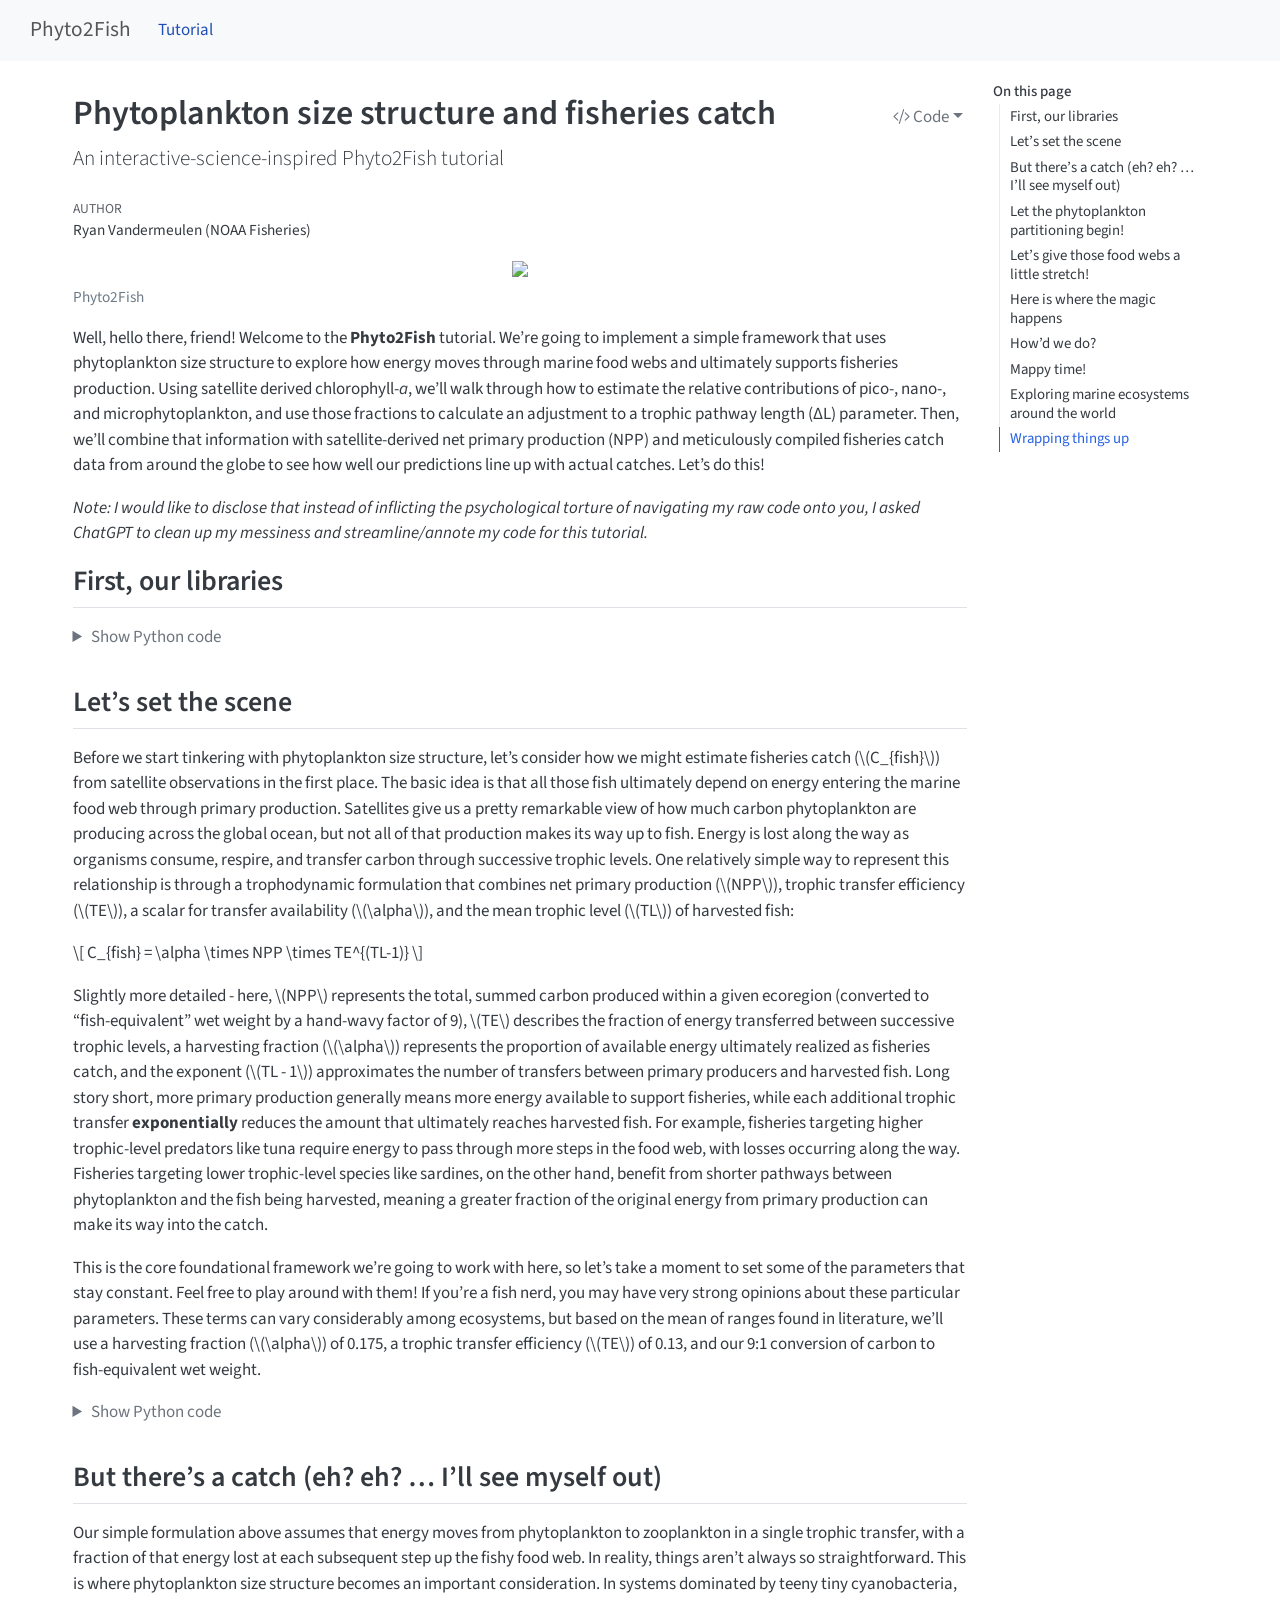
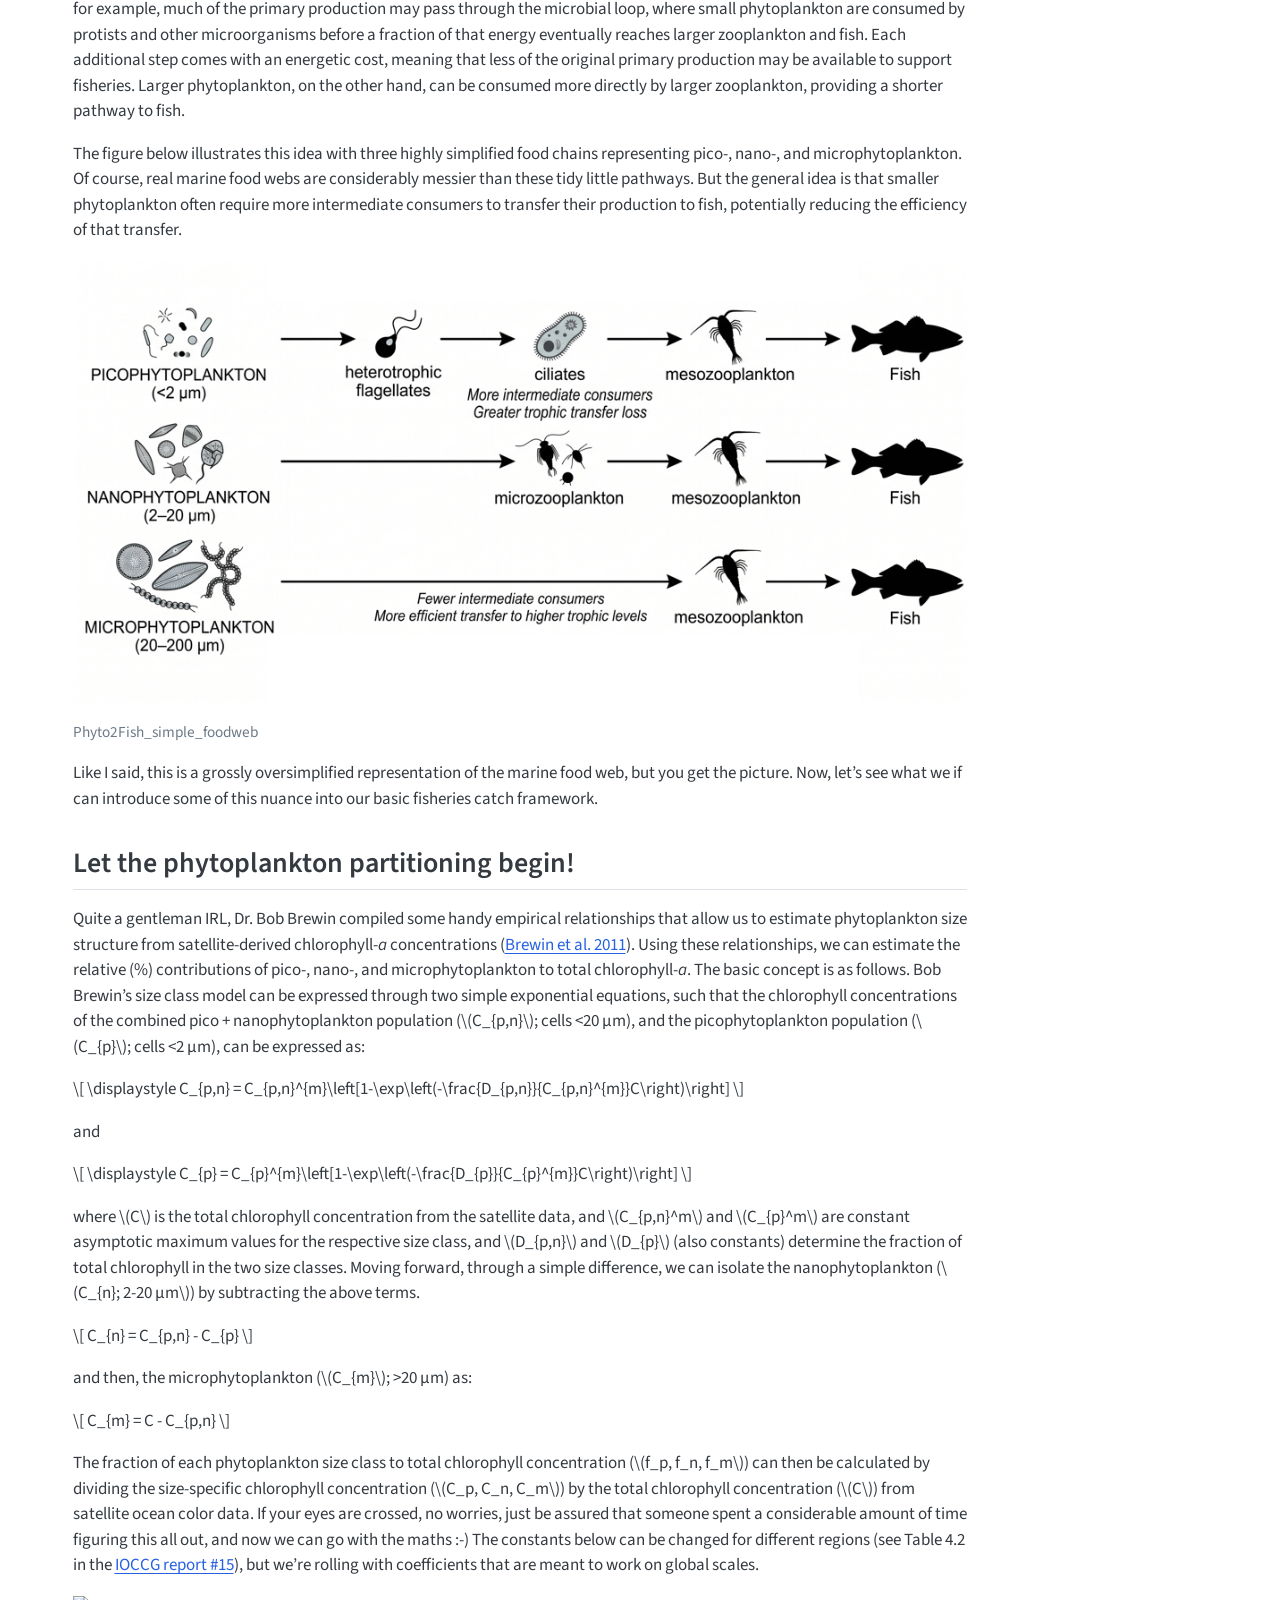
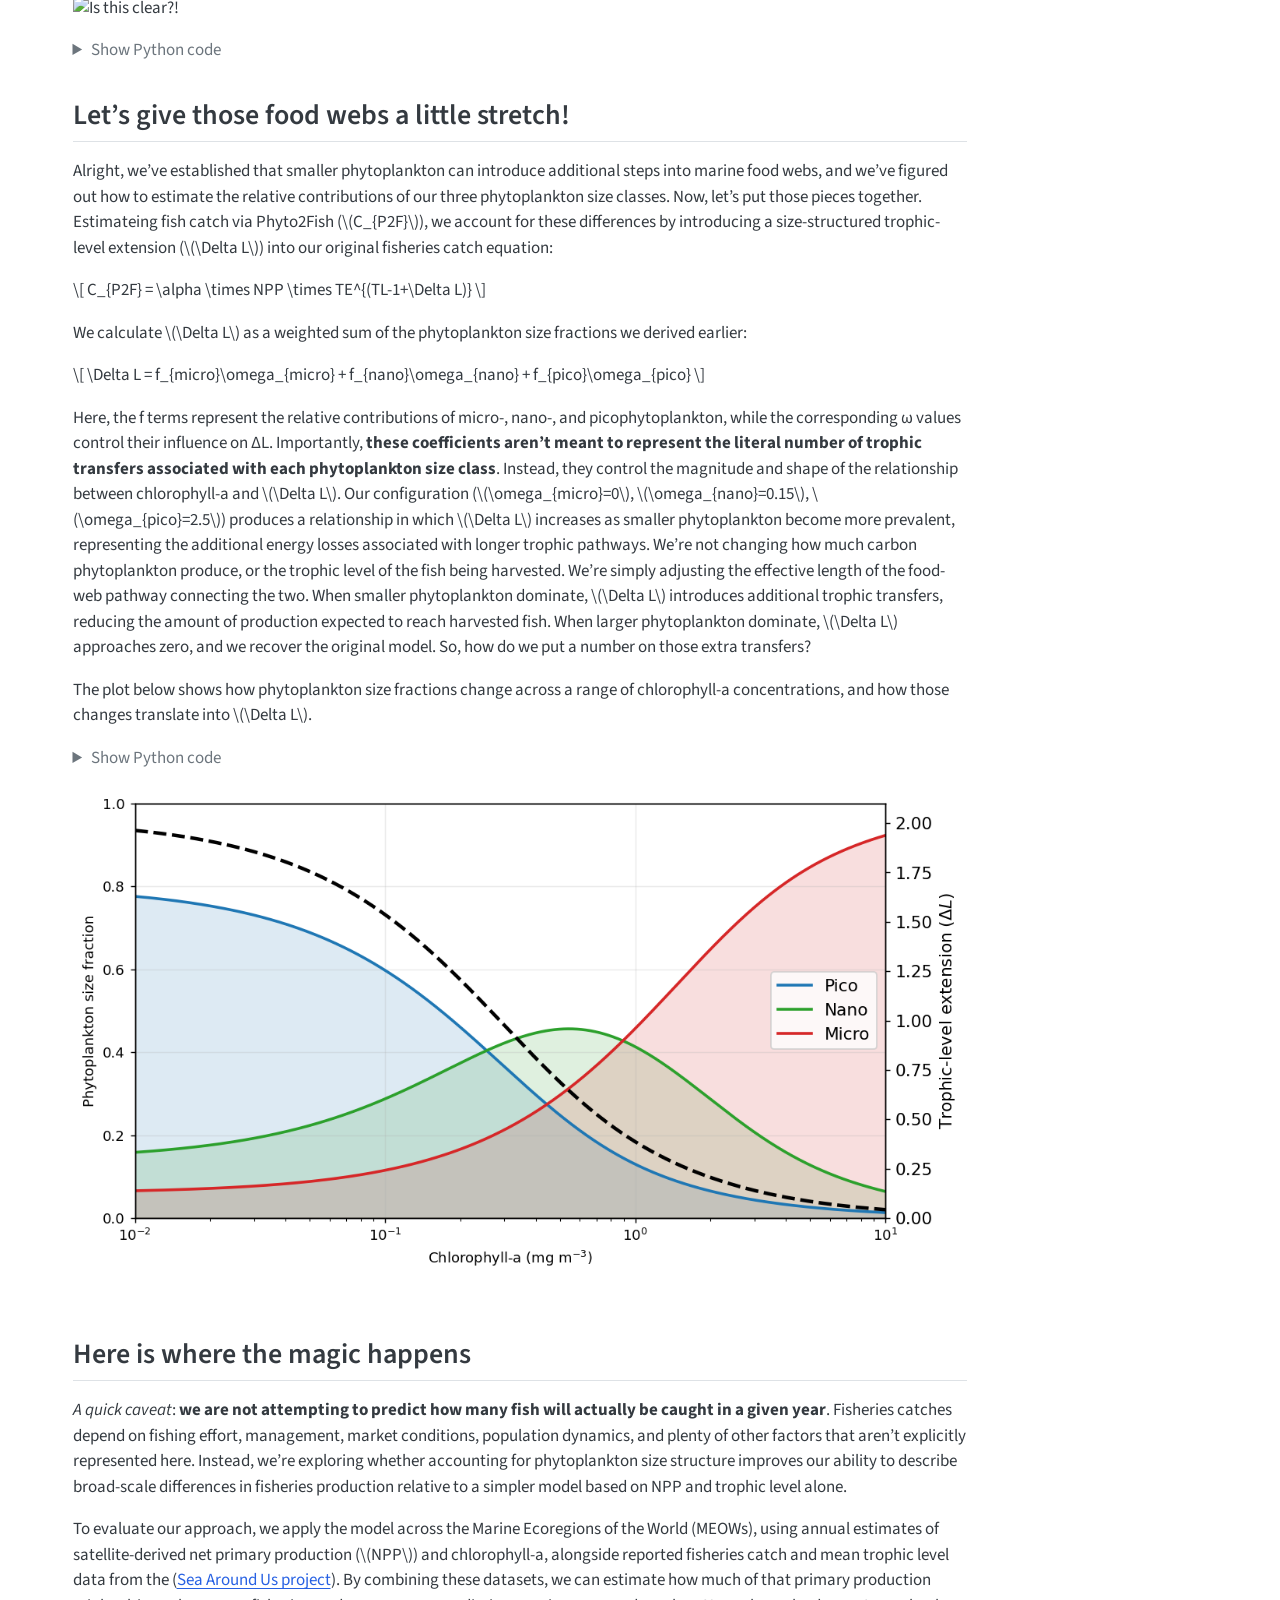
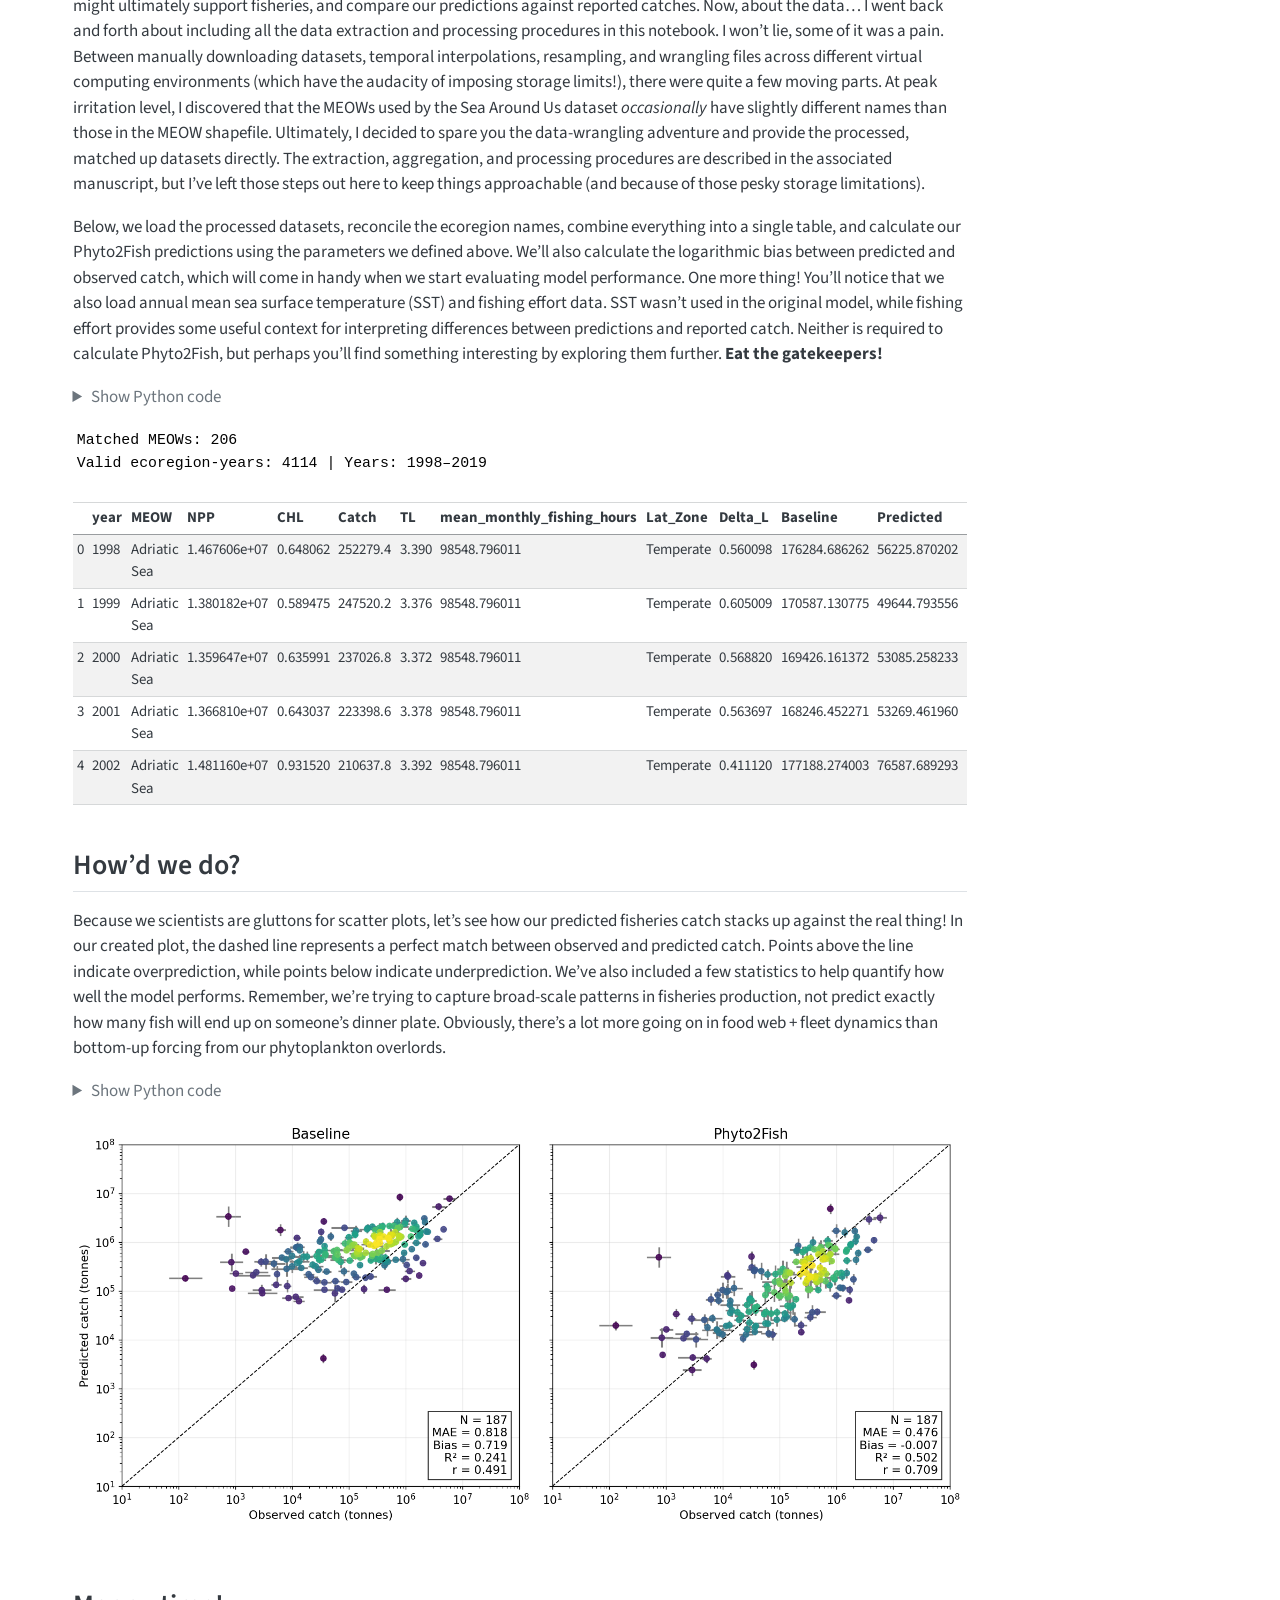
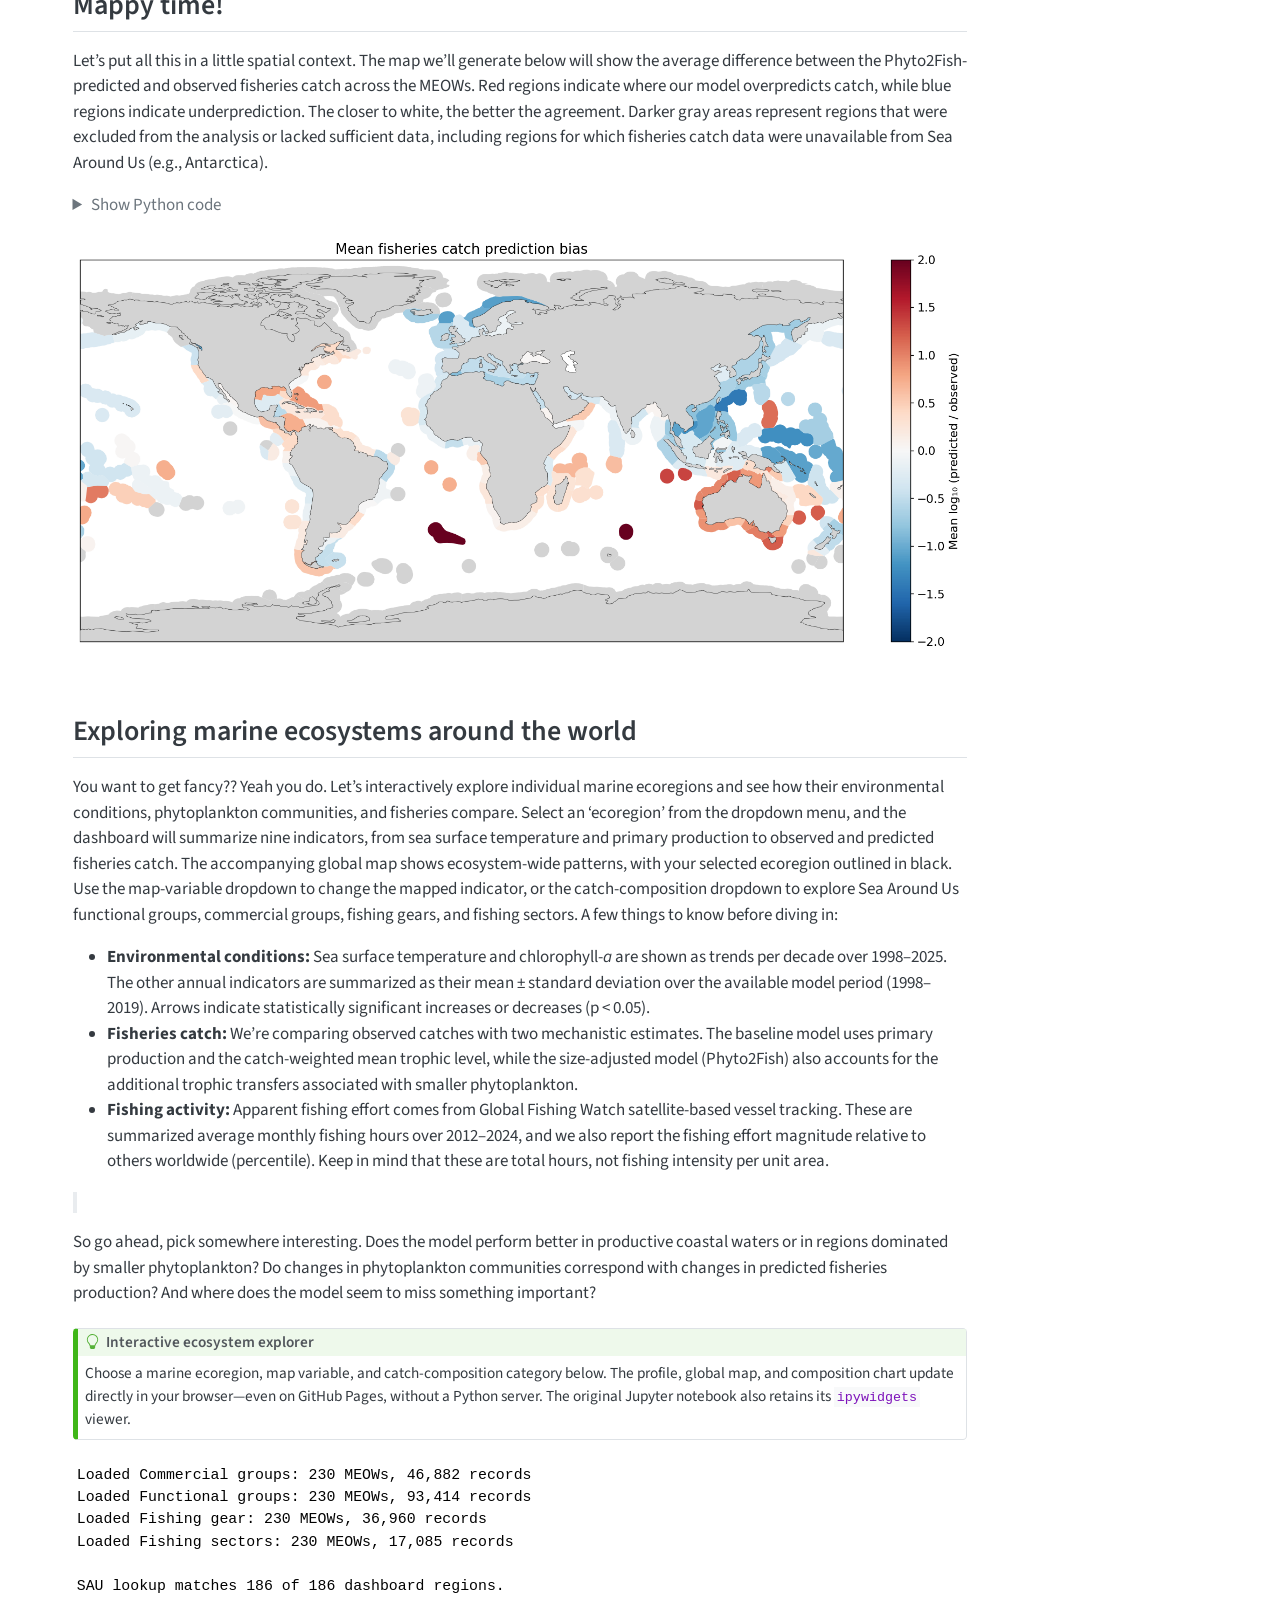
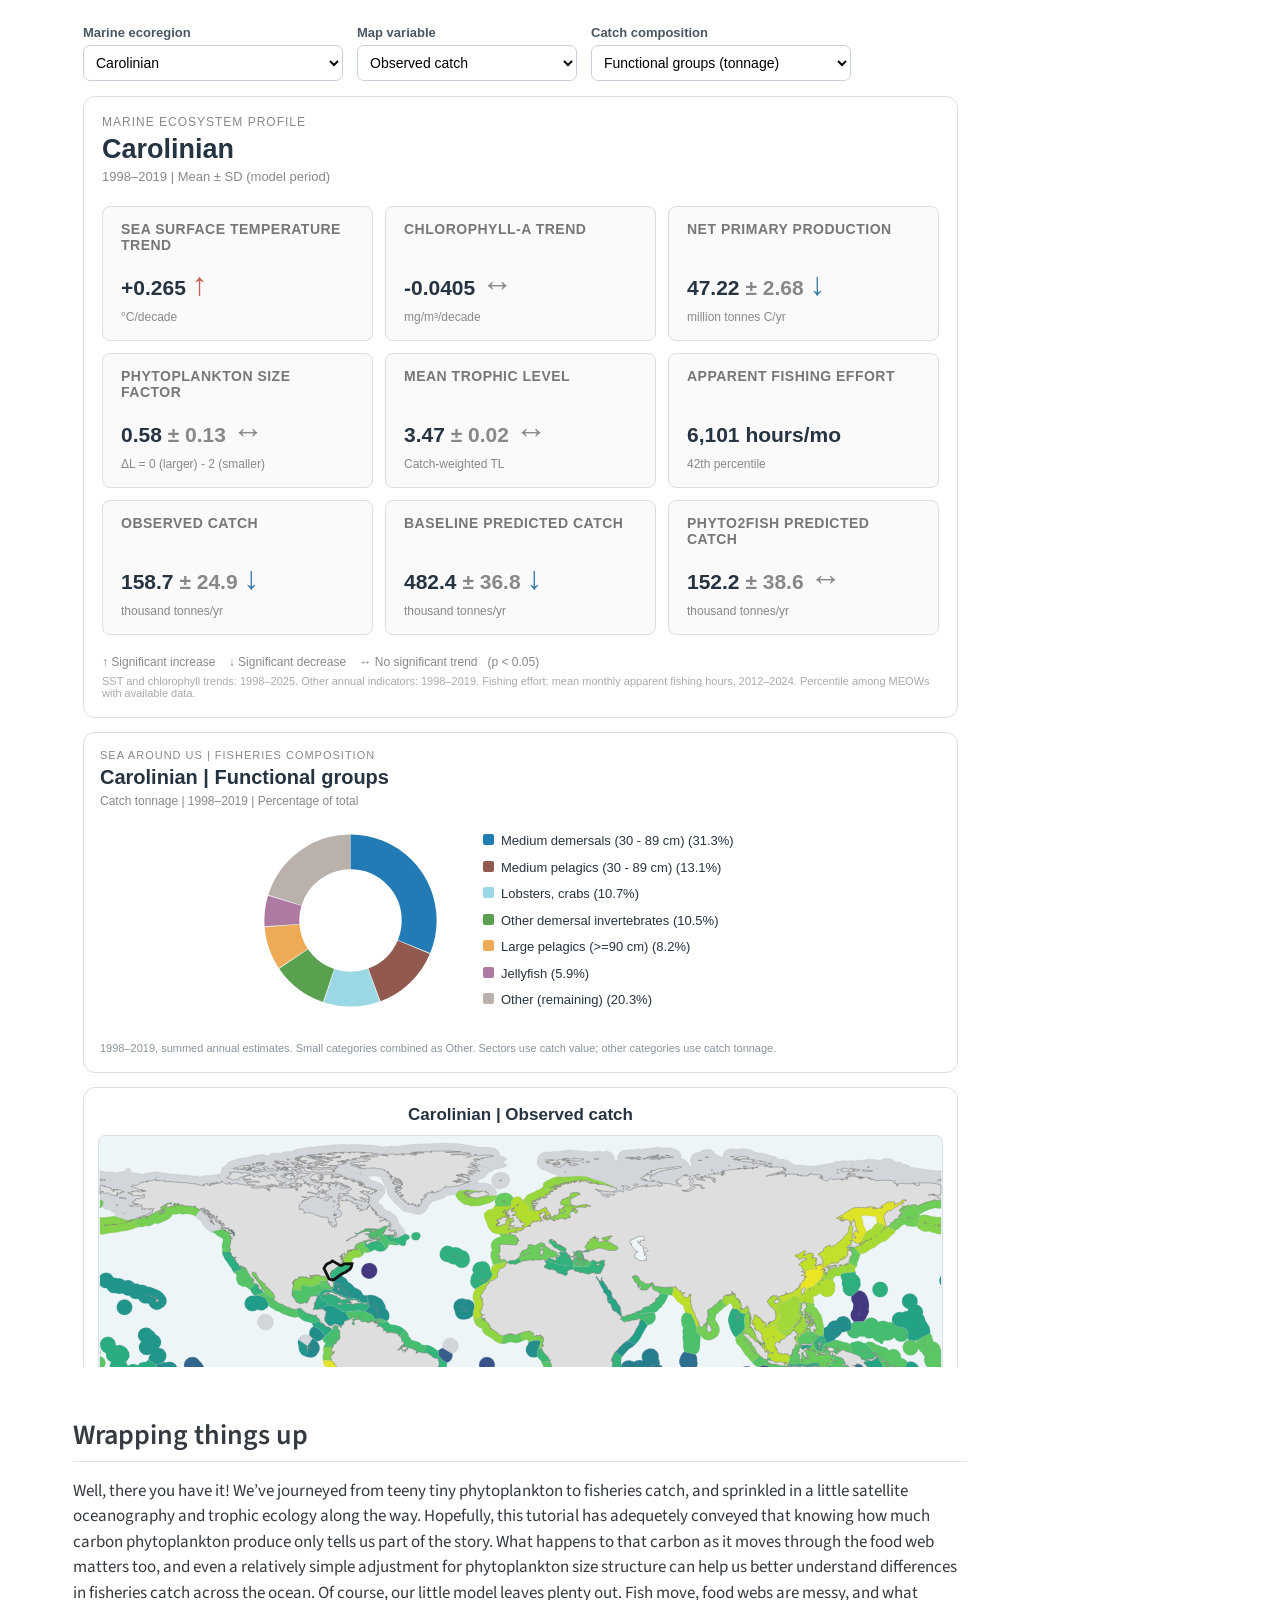
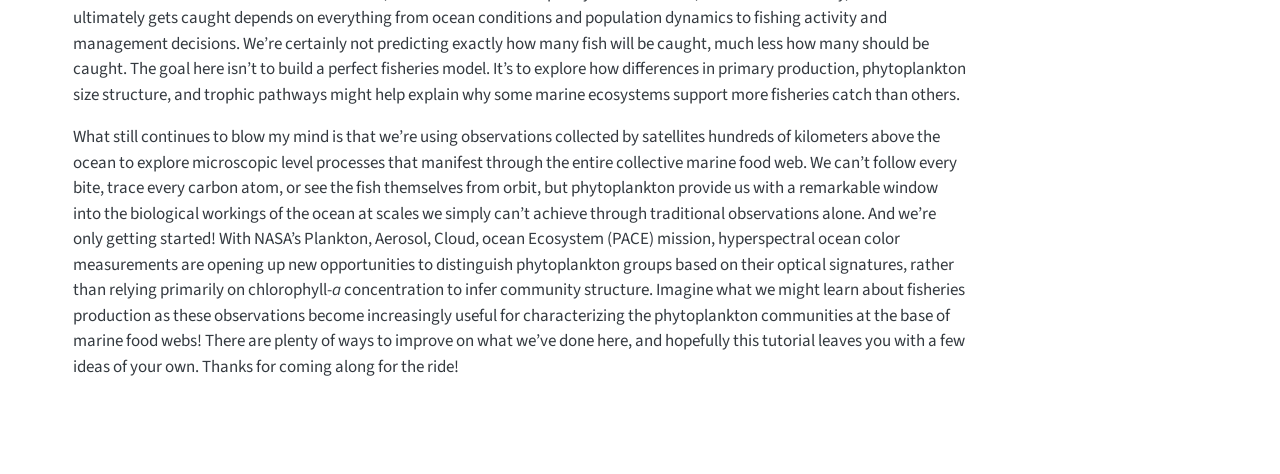
==== index.html @ 34c31cb1 "Update Phyto2Fish tutorial" ====
<!DOCTYPE html>
<html xmlns="http://www.w3.org/1999/xhtml" lang="en" xml:lang="en"><head>

<meta charset="utf-8">
<meta name="generator" content="quarto-1.7.34">

<meta name="viewport" content="width=device-width, initial-scale=1.0, user-scalable=yes">

<meta name="author" content="Ryan Vandermeulen (NOAA Fisheries)">

<title>Phytoplankton size structure and fisheries catch – Phyto2Fish</title>
<style>
code{white-space: pre-wrap;}
span.smallcaps{font-variant: small-caps;}
div.columns{display: flex; gap: min(4vw, 1.5em);}
div.column{flex: auto; overflow-x: auto;}
div.hanging-indent{margin-left: 1.5em; text-indent: -1.5em;}
ul.task-list{list-style: none;}
ul.task-list li input[type="checkbox"] {
  width: 0.8em;
  margin: 0 0.8em 0.2em -1em; /* quarto-specific, see https://github.com/quarto-dev/quarto-cli/issues/4556 */ 
  vertical-align: middle;
}
/* CSS for syntax highlighting */
html { -webkit-text-size-adjust: 100%; }
pre > code.sourceCode { white-space: pre; position: relative; }
pre > code.sourceCode > span { display: inline-block; line-height: 1.25; }
pre > code.sourceCode > span:empty { height: 1.2em; }
.sourceCode { overflow: visible; }
code.sourceCode > span { color: inherit; text-decoration: inherit; }
div.sourceCode { margin: 1em 0; }
pre.sourceCode { margin: 0; }
@media screen {
div.sourceCode { overflow: auto; }
}
@media print {
pre > code.sourceCode { white-space: pre-wrap; }
pre > code.sourceCode > span { text-indent: -5em; padding-left: 5em; }
}
pre.numberSource code
  { counter-reset: source-line 0; }
pre.numberSource code > span
  { position: relative; left: -4em; counter-increment: source-line; }
pre.numberSource code > span > a:first-child::before
  { content: counter(source-line);
    position: relative; left: -1em; text-align: right; vertical-align: baseline;
    border: none; display: inline-block;
    -webkit-touch-callout: none; -webkit-user-select: none;
    -khtml-user-select: none; -moz-user-select: none;
    -ms-user-select: none; user-select: none;
    padding: 0 4px; width: 4em;
  }
pre.numberSource { margin-left: 3em;  padding-left: 4px; }
div.sourceCode
  {   }
@media screen {
pre > code.sourceCode > span > a:first-child::before { text-decoration: underline; }
}
</style>


<script src="https://cdnjs.cloudflare.com/ajax/libs/jquery/3.5.1/jquery.min.js" integrity="sha512-bLT0Qm9VnAYZDflyKcBaQ2gg0hSYNQrJ8RilYldYQ1FxQYoCLtUjuuRuZo+fjqhx/qtq/1itJ0C2ejDxltZVFg==" crossorigin="anonymous"></script><script src="site_libs/quarto-nav/quarto-nav.js"></script>
<script src="site_libs/quarto-nav/headroom.min.js"></script>
<script src="site_libs/clipboard/clipboard.min.js"></script>
<script src="site_libs/quarto-search/autocomplete.umd.js"></script>
<script src="site_libs/quarto-search/fuse.min.js"></script>
<script src="site_libs/quarto-search/quarto-search.js"></script>
<meta name="quarto:offset" content="./">
<script src="site_libs/quarto-html/quarto.js" type="module"></script>
<script src="site_libs/quarto-html/tabsets/tabsets.js" type="module"></script>
<script src="site_libs/quarto-html/popper.min.js"></script>
<script src="site_libs/quarto-html/tippy.umd.min.js"></script>
<script src="site_libs/quarto-html/anchor.min.js"></script>
<link href="site_libs/quarto-html/tippy.css" rel="stylesheet">
<link href="site_libs/quarto-html/quarto-syntax-highlighting-c8ad9e5dbd60b7b70b38521ab19b7da4.css" rel="stylesheet" id="quarto-text-highlighting-styles">
<script src="site_libs/bootstrap/bootstrap.min.js"></script>
<link href="site_libs/bootstrap/bootstrap-icons.css" rel="stylesheet">
<link href="site_libs/bootstrap/bootstrap-dfb324f25d9b1687192fa8be62ac8f9c.min.css" rel="stylesheet" append-hash="true" id="quarto-bootstrap" data-mode="light">
<script id="quarto-search-options" type="application/json">{
  "location": "navbar",
  "copy-button": false,
  "collapse-after": 3,
  "panel-placement": "end",
  "type": "overlay",
  "limit": 50,
  "keyboard-shortcut": [
    "f",
    "/",
    "s"
  ],
  "show-item-context": false,
  "language": {
    "search-no-results-text": "No results",
    "search-matching-documents-text": "matching documents",
    "search-copy-link-title": "Copy link to search",
    "search-hide-matches-text": "Hide additional matches",
    "search-more-match-text": "more match in this document",
    "search-more-matches-text": "more matches in this document",
    "search-clear-button-title": "Clear",
    "search-text-placeholder": "",
    "search-detached-cancel-button-title": "Cancel",
    "search-submit-button-title": "Submit",
    "search-label": "Search"
  }
}</script>
<style>html{ scroll-behavior: smooth; }</style>
<script src="https://cdnjs.cloudflare.com/ajax/libs/require.js/2.3.6/require.min.js" integrity="sha512-c3Nl8+7g4LMSTdrm621y7kf9v3SDPnhxLNhcjFJbKECVnmZHTdo+IRO05sNLTH/D3vA6u1X32ehoLC7WFVdheg==" crossorigin="anonymous"></script>

<script type="application/javascript">define('jquery', [],function() {return window.jQuery;})</script>

  <script src="https://cdnjs.cloudflare.com/polyfill/v3/polyfill.min.js?features=es6"></script>
  <script src="https://cdn.jsdelivr.net/npm/mathjax@3/es5/tex-chtml-full.js" type="text/javascript"></script>

<script type="text/javascript">
const typesetMath = (el) => {
  if (window.MathJax) {
    // MathJax Typeset
    window.MathJax.typeset([el]);
  } else if (window.katex) {
    // KaTeX Render
    var mathElements = el.getElementsByClassName("math");
    var macros = [];
    for (var i = 0; i < mathElements.length; i++) {
      var texText = mathElements[i].firstChild;
      if (mathElements[i].tagName == "SPAN") {
        window.katex.render(texText.data, mathElements[i], {
          displayMode: mathElements[i].classList.contains('display'),
          throwOnError: false,
          macros: macros,
          fleqn: false
        });
      }
    }
  }
}
window.Quarto = {
  typesetMath
};
</script>

<link rel="stylesheet" href="styles.css">
</head>

<body class="nav-fixed quarto-light">

<div id="quarto-search-results"></div>
  <header id="quarto-header" class="headroom fixed-top">
    <nav class="navbar navbar-expand-lg " data-bs-theme="dark">
      <div class="navbar-container container-fluid">
      <div class="navbar-brand-container mx-auto">
    <a class="navbar-brand" href="./index.html">
    <span class="navbar-title">Phyto2Fish</span>
    </a>
  </div>
            <div id="quarto-search" class="" title="Search"></div>
          <button class="navbar-toggler" type="button" data-bs-toggle="collapse" data-bs-target="#navbarCollapse" aria-controls="navbarCollapse" role="menu" aria-expanded="false" aria-label="Toggle navigation" onclick="if (window.quartoToggleHeadroom) { window.quartoToggleHeadroom(); }">
  <span class="navbar-toggler-icon"></span>
</button>
          <div class="collapse navbar-collapse" id="navbarCollapse">
            <ul class="navbar-nav navbar-nav-scroll me-auto">
  <li class="nav-item">
    <a class="nav-link active" href="./Phyto2Fish.html" aria-current="page"> 
<span class="menu-text">Tutorial</span></a>
  </li>  
</ul>
          </div> <!-- /navcollapse -->
            <div class="quarto-navbar-tools">
</div>
      </div> <!-- /container-fluid -->
    </nav>
</header>
<!-- content -->
<div id="quarto-content" class="quarto-container page-columns page-rows-contents page-layout-full page-navbar">
<!-- sidebar -->
<!-- margin-sidebar -->
    <div id="quarto-margin-sidebar" class="sidebar margin-sidebar">
        <nav id="TOC" role="doc-toc" class="toc-active">
    <h2 id="toc-title">On this page</h2>
   
  <ul class="collapse">
  <li><a href="#first-our-libraries" id="toc-first-our-libraries" class="nav-link active" data-scroll-target="#first-our-libraries">First, our libraries</a></li>
  <li><a href="#lets-set-the-scene" id="toc-lets-set-the-scene" class="nav-link" data-scroll-target="#lets-set-the-scene">Let’s set the scene</a></li>
  <li><a href="#but-theres-a-catch-eh-eh-ill-see-myself-out" id="toc-but-theres-a-catch-eh-eh-ill-see-myself-out" class="nav-link" data-scroll-target="#but-theres-a-catch-eh-eh-ill-see-myself-out">But there’s a catch (eh? eh? … I’ll see myself out)</a></li>
  <li><a href="#let-the-phytoplankton-partitioning-begin" id="toc-let-the-phytoplankton-partitioning-begin" class="nav-link" data-scroll-target="#let-the-phytoplankton-partitioning-begin">Let the phytoplankton partitioning begin!</a></li>
  <li><a href="#lets-give-those-food-webs-a-little-stretch" id="toc-lets-give-those-food-webs-a-little-stretch" class="nav-link" data-scroll-target="#lets-give-those-food-webs-a-little-stretch">Let’s give those food webs a little stretch!</a></li>
  <li><a href="#here-is-where-the-magic-happens" id="toc-here-is-where-the-magic-happens" class="nav-link" data-scroll-target="#here-is-where-the-magic-happens">Here is where the magic happens</a></li>
  <li><a href="#howd-we-do" id="toc-howd-we-do" class="nav-link" data-scroll-target="#howd-we-do">How’d we do?</a></li>
  <li><a href="#mappy-time" id="toc-mappy-time" class="nav-link" data-scroll-target="#mappy-time">Mappy time!</a></li>
  <li><a href="#exploring-marine-ecosystems-around-the-world" id="toc-exploring-marine-ecosystems-around-the-world" class="nav-link" data-scroll-target="#exploring-marine-ecosystems-around-the-world">Exploring marine ecosystems around the world</a></li>
  <li><a href="#wrapping-things-up" id="toc-wrapping-things-up" class="nav-link" data-scroll-target="#wrapping-things-up">Wrapping things up</a></li>
  </ul>
</nav>
    </div>
<!-- main -->
<main class="content column-page-left" id="quarto-document-content">

<header id="title-block-header" class="quarto-title-block default">
<div class="quarto-title">
<div class="quarto-title-block"><div><h1 class="title">Phytoplankton size structure and fisheries catch</h1><button type="button" class="btn code-tools-button dropdown-toggle" id="quarto-code-tools-menu" data-bs-toggle="dropdown" aria-expanded="false"><i class="bi"></i> Code</button><ul class="dropdown-menu dropdown-menu-end" aria-labelelledby="quarto-code-tools-menu"><li><a id="quarto-show-all-code" class="dropdown-item" href="javascript:void(0)" role="button">Show All Code</a></li><li><a id="quarto-hide-all-code" class="dropdown-item" href="javascript:void(0)" role="button">Hide All Code</a></li><li><hr class="dropdown-divider"></li><li><a id="quarto-view-source" class="dropdown-item" href="javascript:void(0)" role="button">View Source</a></li></ul></div></div>
<p class="subtitle lead">An interactive-science-inspired Phyto2Fish tutorial</p>
</div>



<div class="quarto-title-meta column-page-left">

    <div>
    <div class="quarto-title-meta-heading">Author</div>
    <div class="quarto-title-meta-contents">
             <p>Ryan Vandermeulen (NOAA Fisheries) </p>
          </div>
  </div>
    
  
    
  </div>
  


</header>


<div class="quarto-figure quarto-figure-center">
<figure class="figure">
<p><img src="https://raw.githubusercontent.com/ocean-satellite-tools/hyperdawg/main/tutorials/Phyto2Fish/Supporting_files/Graphic_gradation.png" class="img-fluid figure-img"></p>
<figcaption>Phyto2Fish</figcaption>
</figure>
</div>
<p>Well, hello there, friend! Welcome to the <strong>Phyto2Fish</strong> tutorial. We’re going to implement a simple framework that uses phytoplankton size structure to explore how energy moves through marine food webs and ultimately supports fisheries production. Using satellite derived chlorophyll-<em>a</em>, we’ll walk through how to estimate the relative contributions of pico-, nano-, and microphytoplankton, and use those fractions to calculate an adjustment to a trophic pathway length (ΔL) parameter. Then, we’ll combine that information with satellite-derived net primary production (NPP) and meticulously compiled fisheries catch data from around the globe to see how well our predictions line up with actual catches. Let’s do this!</p>
<p><em>Note: I would like to disclose that instead of inflicting the psychological torture of navigating my raw code onto you, I asked ChatGPT to clean up my messiness and streamline/annote my code for this tutorial.</em></p>
<section id="first-our-libraries" class="level2">
<h2 class="anchored" data-anchor-id="first-our-libraries">First, our libraries</h2>
<div id="4ec0b280" class="cell" data-execution_count="1">
<details class="code-fold">
<summary>Show Python code</summary>
<div class="sourceCode cell-code" id="cb1"><pre class="sourceCode python code-with-copy"><code class="sourceCode python"><span id="cb1-1"><a href="#cb1-1" aria-hidden="true" tabindex="-1"></a><span class="im">import</span> numpy <span class="im">as</span> np</span>
<span id="cb1-2"><a href="#cb1-2" aria-hidden="true" tabindex="-1"></a><span class="im">import</span> pandas <span class="im">as</span> pd</span>
<span id="cb1-3"><a href="#cb1-3" aria-hidden="true" tabindex="-1"></a><span class="im">import</span> geopandas <span class="im">as</span> gpd</span>
<span id="cb1-4"><a href="#cb1-4" aria-hidden="true" tabindex="-1"></a><span class="im">import</span> matplotlib.pyplot <span class="im">as</span> plt</span>
<span id="cb1-5"><a href="#cb1-5" aria-hidden="true" tabindex="-1"></a><span class="im">from</span> scipy.stats <span class="im">import</span> gaussian_kde</span>
<span id="cb1-6"><a href="#cb1-6" aria-hidden="true" tabindex="-1"></a><span class="im">from</span> pathlib <span class="im">import</span> Path</span>
<span id="cb1-7"><a href="#cb1-7" aria-hidden="true" tabindex="-1"></a><span class="im">import</span> cartopy.crs <span class="im">as</span> ccrs</span>
<span id="cb1-8"><a href="#cb1-8" aria-hidden="true" tabindex="-1"></a><span class="im">import</span> cartopy.feature <span class="im">as</span> cfeature</span></code><button title="Copy to Clipboard" class="code-copy-button"><i class="bi"></i></button></pre></div>
</details>
</div>
</section>
<section id="lets-set-the-scene" class="level2">
<h2 class="anchored" data-anchor-id="lets-set-the-scene">Let’s set the scene</h2>
<p>Before we start tinkering with phytoplankton size structure, let’s consider how we might estimate fisheries catch (<span class="math inline">\(C_{fish}\)</span>) from satellite observations in the first place. The basic idea is that all those fish ultimately depend on energy entering the marine food web through primary production. Satellites give us a pretty remarkable view of how much carbon phytoplankton are producing across the global ocean, but not all of that production makes its way up to fish. Energy is lost along the way as organisms consume, respire, and transfer carbon through successive trophic levels. One relatively simple way to represent this relationship is through a trophodynamic formulation that combines net primary production (<span class="math inline">\(NPP\)</span>), trophic transfer efficiency (<span class="math inline">\(TE\)</span>), a scalar for transfer availability (<span class="math inline">\(\alpha\)</span>), and the mean trophic level (<span class="math inline">\(TL\)</span>) of harvested fish:</p>
<p><span class="math display">\[
C_{fish} = \alpha \times NPP \times TE^{(TL-1)}
\]</span></p>
<p>Slightly more detailed - here, <span class="math inline">\(NPP\)</span> represents the total, summed carbon produced within a given ecoregion (converted to “fish-equivalent” wet weight by a hand-wavy factor of 9), <span class="math inline">\(TE\)</span> describes the fraction of energy transferred between successive trophic levels, a harvesting fraction (<span class="math inline">\(\alpha\)</span>) represents the proportion of available energy ultimately realized as fisheries catch, and the exponent (<span class="math inline">\(TL - 1\)</span>) approximates the number of transfers between primary producers and harvested fish. Long story short, more primary production generally means more energy available to support fisheries, while each additional trophic transfer <strong>exponentially</strong> reduces the amount that ultimately reaches harvested fish. For example, fisheries targeting higher trophic-level predators like tuna require energy to pass through more steps in the food web, with losses occurring along the way. Fisheries targeting lower trophic-level species like sardines, on the other hand, benefit from shorter pathways between phytoplankton and the fish being harvested, meaning a greater fraction of the original energy from primary production can make its way into the catch.</p>
<p>This is the core foundational framework we’re going to work with here, so let’s take a moment to set some of the parameters that stay constant. Feel free to play around with them! If you’re a fish nerd, you may have very strong opinions about these particular parameters. These terms can vary considerably among ecosystems, but based on the mean of ranges found in literature, we’ll use a harvesting fraction (<span class="math inline">\(\alpha\)</span>) of 0.175, a trophic transfer efficiency (<span class="math inline">\(TE\)</span>) of 0.13, and our 9:1 conversion of carbon to fish-equivalent wet weight.</p>
<div id="42bd55a5" class="cell" data-execution_count="2">
<details class="code-fold">
<summary>Show Python code</summary>
<div class="sourceCode cell-code" id="cb2"><pre class="sourceCode python code-with-copy"><code class="sourceCode python"><span id="cb2-1"><a href="#cb2-1" aria-hidden="true" tabindex="-1"></a><span class="co"># Fisheries model parameters</span></span>
<span id="cb2-2"><a href="#cb2-2" aria-hidden="true" tabindex="-1"></a>alpha, TE, wet_weight <span class="op">=</span> <span class="fl">0.175</span>, <span class="fl">0.13</span>, <span class="dv">9</span></span></code><button title="Copy to Clipboard" class="code-copy-button"><i class="bi"></i></button></pre></div>
</details>
</div>
</section>
<section id="but-theres-a-catch-eh-eh-ill-see-myself-out" class="level2">
<h2 class="anchored" data-anchor-id="but-theres-a-catch-eh-eh-ill-see-myself-out">But there’s a catch (eh? eh? … I’ll see myself out)</h2>
<p>Our simple formulation above assumes that energy moves from phytoplankton to zooplankton in a single trophic transfer, with a fraction of that energy lost at each subsequent step up the fishy food web. In reality, things aren’t always so straightforward. This is where phytoplankton size structure becomes an important consideration. In systems dominated by teeny tiny cyanobacteria, for example, much of the primary production may pass through the microbial loop, where small phytoplankton are consumed by protists and other microorganisms before a fraction of that energy eventually reaches larger zooplankton and fish. Each additional step comes with an energetic cost, meaning that less of the original primary production may be available to support fisheries. Larger phytoplankton, on the other hand, can be consumed more directly by larger zooplankton, providing a shorter pathway to fish.</p>
<p>The figure below illustrates this idea with three highly simplified food chains representing pico-, nano-, and microphytoplankton. Of course, real marine food webs are considerably messier than these tidy little pathways. But the general idea is that smaller phytoplankton often require more intermediate consumers to transfer their production to fish, potentially reducing the efficiency of that transfer.</p>
<div class="quarto-figure quarto-figure-center">
<figure class="figure">
<p><img src="Supporting_files/Graphic_small.png" class="img-fluid figure-img"></p>
<figcaption>Phyto2Fish_simple_foodweb</figcaption>
</figure>
</div>
<p>Like I said, this is a grossly oversimplified representation of the marine food web, but you get the picture. Now, let’s see what we if can introduce some of this nuance into our basic fisheries catch framework.</p>
</section>
<section id="let-the-phytoplankton-partitioning-begin" class="level2">
<h2 class="anchored" data-anchor-id="let-the-phytoplankton-partitioning-begin">Let the phytoplankton partitioning begin!</h2>
<p>Quite a gentleman IRL, Dr.&nbsp;Bob Brewin compiled some handy empirical relationships that allow us to estimate phytoplankton size structure from satellite-derived chlorophyll-<em>a</em> concentrations (<a href="https://doi.org/10.1364/AO.50.004535">Brewin et al.&nbsp;2011</a>). Using these relationships, we can estimate the relative (%) contributions of pico-, nano-, and microphytoplankton to total chlorophyll-<em>a</em>. The basic concept is as follows. Bob Brewin’s size class model can be expressed through two simple exponential equations, such that the chlorophyll concentrations of the combined pico + nanophytoplankton population (<span class="math inline">\(C_{p,n}\)</span>; cells &lt;20 µm), and the picophytoplankton population (<span class="math inline">\(C_{p}\)</span>; cells &lt;2 µm), can be expressed as:</p>
<p><span class="math display">\[
\displaystyle C_{p,n} = C_{p,n}^{m}\left[1-\exp\left(-\frac{D_{p,n}}{C_{p,n}^{m}}C\right)\right]
\]</span></p>
<p>and</p>
<p><span class="math display">\[
\displaystyle C_{p} = C_{p}^{m}\left[1-\exp\left(-\frac{D_{p}}{C_{p}^{m}}C\right)\right]
\]</span></p>
<p>where <span class="math inline">\(C\)</span> is the total chlorophyll concentration from the satellite data, and <span class="math inline">\(C_{p,n}^m\)</span> and <span class="math inline">\(C_{p}^m\)</span> are constant asymptotic maximum values for the respective size class, and <span class="math inline">\(D_{p,n}\)</span> and <span class="math inline">\(D_{p}\)</span> (also constants) determine the fraction of total chlorophyll in the two size classes. Moving forward, through a simple difference, we can isolate the nanophytoplankton (<span class="math inline">\(C_{n}; 2-20 µm\)</span>) by subtracting the above terms.</p>
<p><span class="math display">\[
C_{n} = C_{p,n} - C_{p}
\]</span></p>
<p>and then, the microphytoplankton (<span class="math inline">\(C_{m}\)</span>; &gt;20 µm) as:</p>
<p><span class="math display">\[
C_{m} = C - C_{p,n}
\]</span></p>
<p>The fraction of each phytoplankton size class to total chlorophyll concentration (<span class="math inline">\(f_p, f_n, f_m\)</span>) can then be calculated by dividing the size-specific chlorophyll concentration (<span class="math inline">\(C_p, C_n, C_m\)</span>) by the total chlorophyll concentration (<span class="math inline">\(C\)</span>) from satellite ocean color data. If your eyes are crossed, no worries, just be assured that someone spent a considerable amount of time figuring this all out, and now we can go with the maths :-) The constants below can be changed for different regions (see Table 4.2 in the <a href="https://ioccg.org/wp-content/uploads/2018/09/ioccg_report_15_2014.pdf">IOCCG report #15</a>), but we’re rolling with coefficients that are meant to work on global scales.</p>
<p><img src="https://raw.githubusercontent.com/fish-pace/2025-tutorials/main/Supporting_files/Princess_bride.gif" class="img-fluid" alt="Is this clear?">!</p>
<div id="a0589bc7" class="cell" data-execution_count="3">
<details class="code-fold">
<summary>Show Python code</summary>
<div class="sourceCode cell-code" id="cb3"><pre class="sourceCode python code-with-copy"><code class="sourceCode python"><span id="cb3-1"><a href="#cb3-1" aria-hidden="true" tabindex="-1"></a><span class="co"># Brewin (2011) size-class model coefficients</span></span>
<span id="cb3-2"><a href="#cb3-2" aria-hidden="true" tabindex="-1"></a>Cpm, Cpmn, Dp, Dpn <span class="op">=</span> <span class="fl">0.13</span>, <span class="fl">0.77</span>, <span class="fl">0.80</span>, <span class="fl">0.94</span></span>
<span id="cb3-3"><a href="#cb3-3" aria-hidden="true" tabindex="-1"></a></span>
<span id="cb3-4"><a href="#cb3-4" aria-hidden="true" tabindex="-1"></a><span class="kw">def</span> size_fractions(chl):</span>
<span id="cb3-5"><a href="#cb3-5" aria-hidden="true" tabindex="-1"></a>    chl <span class="op">=</span> np.asarray(chl, dtype<span class="op">=</span><span class="bu">float</span>)</span>
<span id="cb3-6"><a href="#cb3-6" aria-hidden="true" tabindex="-1"></a>    cp <span class="op">=</span> Cpm <span class="op">*</span> (<span class="dv">1</span> <span class="op">-</span> np.exp(<span class="op">-</span>Dp <span class="op">*</span> chl <span class="op">/</span> Cpm))</span>
<span id="cb3-7"><a href="#cb3-7" aria-hidden="true" tabindex="-1"></a>    cpn <span class="op">=</span> Cpmn <span class="op">*</span> (<span class="dv">1</span> <span class="op">-</span> np.exp(<span class="op">-</span>Dpn <span class="op">*</span> chl <span class="op">/</span> Cpmn))</span>
<span id="cb3-8"><a href="#cb3-8" aria-hidden="true" tabindex="-1"></a>    <span class="cf">return</span> cp <span class="op">/</span> chl, (cpn <span class="op">-</span> cp) <span class="op">/</span> chl, (chl <span class="op">-</span> cpn) <span class="op">/</span> chl</span></code><button title="Copy to Clipboard" class="code-copy-button"><i class="bi"></i></button></pre></div>
</details>
</div>
</section>
<section id="lets-give-those-food-webs-a-little-stretch" class="level2">
<h2 class="anchored" data-anchor-id="lets-give-those-food-webs-a-little-stretch">Let’s give those food webs a little stretch!</h2>
<p>Alright, we’ve established that smaller phytoplankton can introduce additional steps into marine food webs, and we’ve figured out how to estimate the relative contributions of our three phytoplankton size classes. Now, let’s put those pieces together. Estimateing fish catch via Phyto2Fish (<span class="math inline">\(C_{P2F}\)</span>), we account for these differences by introducing a size-structured trophic-level extension (<span class="math inline">\(\Delta L\)</span>) into our original fisheries catch equation:</p>
<p><span class="math display">\[
C_{P2F} = \alpha \times NPP \times TE^{(TL-1+\Delta L)}
\]</span></p>
<p>We calculate <span class="math inline">\(\Delta L\)</span> as a weighted sum of the phytoplankton size fractions we derived earlier:</p>
<p><span class="math display">\[
\Delta L = f_{micro}\omega_{micro} + f_{nano}\omega_{nano} + f_{pico}\omega_{pico}
\]</span></p>
<p>Here, the f terms represent the relative contributions of micro-, nano-, and picophytoplankton, while the corresponding ω values control their influence on ΔL. Importantly, <strong>these coefficients aren’t meant to represent the literal number of trophic transfers associated with each phytoplankton size class</strong>. Instead, they control the magnitude and shape of the relationship between chlorophyll-a and <span class="math inline">\(\Delta L\)</span>. Our configuration (<span class="math inline">\(\omega_{micro}=0\)</span>, <span class="math inline">\(\omega_{nano}=0.15\)</span>, <span class="math inline">\(\omega_{pico}=2.5\)</span>) produces a relationship in which <span class="math inline">\(\Delta L\)</span> increases as smaller phytoplankton become more prevalent, representing the additional energy losses associated with longer trophic pathways. We’re not changing how much carbon phytoplankton produce, or the trophic level of the fish being harvested. We’re simply adjusting the effective length of the food-web pathway connecting the two. When smaller phytoplankton dominate, <span class="math inline">\(\Delta L\)</span> introduces additional trophic transfers, reducing the amount of production expected to reach harvested fish. When larger phytoplankton dominate, <span class="math inline">\(\Delta L\)</span> approaches zero, and we recover the original model. So, how do we put a number on those extra transfers?</p>
<p>The plot below shows how phytoplankton size fractions change across a range of chlorophyll-a concentrations, and how those changes translate into <span class="math inline">\(\Delta L\)</span>.</p>
<div id="5a888bc8" class="cell" data-execution_count="4">
<details class="code-fold">
<summary>Show Python code</summary>
<div class="sourceCode cell-code" id="cb4"><pre class="sourceCode python code-with-copy"><code class="sourceCode python"><span id="cb4-1"><a href="#cb4-1" aria-hidden="true" tabindex="-1"></a><span class="co"># Editable size-specific transfer weighting coefficients (pico, nano, micro)</span></span>
<span id="cb4-2"><a href="#cb4-2" aria-hidden="true" tabindex="-1"></a>omega_pico, omega_nano, omega_micro <span class="op">=</span> <span class="fl">2.5</span>, <span class="fl">0.15</span>, <span class="fl">0.0</span></span>
<span id="cb4-3"><a href="#cb4-3" aria-hidden="true" tabindex="-1"></a></span>
<span id="cb4-4"><a href="#cb4-4" aria-hidden="true" tabindex="-1"></a><span class="kw">def</span> delta_tl(chl):</span>
<span id="cb4-5"><a href="#cb4-5" aria-hidden="true" tabindex="-1"></a>    fp, fn, fm <span class="op">=</span> size_fractions(chl)</span>
<span id="cb4-6"><a href="#cb4-6" aria-hidden="true" tabindex="-1"></a>    <span class="cf">return</span> fp <span class="op">*</span> omega_pico <span class="op">+</span> fn <span class="op">*</span> omega_nano <span class="op">+</span> fm <span class="op">*</span> omega_micro</span>
<span id="cb4-7"><a href="#cb4-7" aria-hidden="true" tabindex="-1"></a></span>
<span id="cb4-8"><a href="#cb4-8" aria-hidden="true" tabindex="-1"></a>chl_range <span class="op">=</span> np.logspace(<span class="op">-</span><span class="dv">2</span>, <span class="dv">1</span>, <span class="dv">500</span>)</span>
<span id="cb4-9"><a href="#cb4-9" aria-hidden="true" tabindex="-1"></a>fp, fn, fm <span class="op">=</span> size_fractions(chl_range)</span>
<span id="cb4-10"><a href="#cb4-10" aria-hidden="true" tabindex="-1"></a>fig, ax <span class="op">=</span> plt.subplots(figsize<span class="op">=</span>(<span class="dv">9</span>, <span class="dv">5</span>))</span>
<span id="cb4-11"><a href="#cb4-11" aria-hidden="true" tabindex="-1"></a>plt.rcParams.update({<span class="st">'font.size'</span>: <span class="dv">12</span>})</span>
<span id="cb4-12"><a href="#cb4-12" aria-hidden="true" tabindex="-1"></a><span class="cf">for</span> fraction, name, color <span class="kw">in</span> <span class="bu">zip</span>((fp, fn, fm), (<span class="st">'Pico'</span>, <span class="st">'Nano'</span>, <span class="st">'Micro'</span>), (<span class="st">'tab:blue'</span>, <span class="st">'tab:green'</span>, <span class="st">'tab:red'</span>)):</span>
<span id="cb4-13"><a href="#cb4-13" aria-hidden="true" tabindex="-1"></a>    ax.plot(chl_range, fraction, label<span class="op">=</span>name, color<span class="op">=</span>color, lw<span class="op">=</span><span class="dv">2</span>)</span>
<span id="cb4-14"><a href="#cb4-14" aria-hidden="true" tabindex="-1"></a>    ax.fill_between(chl_range, fraction, color<span class="op">=</span>color, alpha<span class="op">=</span><span class="fl">0.15</span>)</span>
<span id="cb4-15"><a href="#cb4-15" aria-hidden="true" tabindex="-1"></a>ax.<span class="bu">set</span>(xscale<span class="op">=</span><span class="st">'log'</span>, xlabel<span class="op">=</span><span class="st">'Chlorophyll-a (mg m$^{-3}$)'</span>, ylabel<span class="op">=</span><span class="st">'Phytoplankton size fraction'</span>, ylim<span class="op">=</span>(<span class="dv">0</span>, <span class="dv">1</span>))</span>
<span id="cb4-16"><a href="#cb4-16" aria-hidden="true" tabindex="-1"></a>ax2 <span class="op">=</span> ax.twinx()</span>
<span id="cb4-17"><a href="#cb4-17" aria-hidden="true" tabindex="-1"></a>ax2.plot(chl_range, delta_tl(chl_range), <span class="st">'k--'</span>, lw<span class="op">=</span><span class="fl">2.5</span>, label<span class="op">=</span><span class="vs">r'</span><span class="dv">$\D</span><span class="vs">elta L</span><span class="dv">$</span><span class="vs">'</span>)</span>
<span id="cb4-18"><a href="#cb4-18" aria-hidden="true" tabindex="-1"></a>ax2.<span class="bu">set</span>(ylabel<span class="op">=</span><span class="vs">r'Trophic-level extension </span><span class="kw">(</span><span class="dv">$\D</span><span class="vs">elta L</span><span class="dv">$</span><span class="kw">)</span><span class="vs">'</span>, ylim<span class="op">=</span>(<span class="dv">0</span>, <span class="fl">2.1</span>))</span>
<span id="cb4-19"><a href="#cb4-19" aria-hidden="true" tabindex="-1"></a>ax.legend(loc<span class="op">=</span><span class="st">'center right'</span>)</span>
<span id="cb4-20"><a href="#cb4-20" aria-hidden="true" tabindex="-1"></a>ax.set_xlim(<span class="fl">0.01</span>, <span class="dv">10</span>)</span>
<span id="cb4-21"><a href="#cb4-21" aria-hidden="true" tabindex="-1"></a>ax.grid(alpha<span class="op">=</span><span class="fl">0.25</span>)</span>
<span id="cb4-22"><a href="#cb4-22" aria-hidden="true" tabindex="-1"></a>plt.tight_layout()</span>
<span id="cb4-23"><a href="#cb4-23" aria-hidden="true" tabindex="-1"></a>plt.show()</span></code><button title="Copy to Clipboard" class="code-copy-button"><i class="bi"></i></button></pre></div>
</details>
<div class="cell-output cell-output-display">
<div>
<figure class="figure">
<p><img src="Phyto2Fish_files/figure-html/cell-5-output-1.png" class="img-fluid figure-img"></p>
</figure>
</div>
</div>
</div>
</section>
<section id="here-is-where-the-magic-happens" class="level2">
<h2 class="anchored" data-anchor-id="here-is-where-the-magic-happens">Here is where the magic happens</h2>
<p><em>A quick caveat</em>: <strong>we are not attempting to predict how many fish will actually be caught in a given year</strong>. Fisheries catches depend on fishing effort, management, market conditions, population dynamics, and plenty of other factors that aren’t explicitly represented here. Instead, we’re exploring whether accounting for phytoplankton size structure improves our ability to describe broad-scale differences in fisheries production relative to a simpler model based on NPP and trophic level alone.</p>
<p>To evaluate our approach, we apply the model across the Marine Ecoregions of the World (MEOWs), using annual estimates of satellite-derived net primary production (<span class="math inline">\(NPP\)</span>) and chlorophyll-a, alongside reported fisheries catch and mean trophic level data from the (<a href="https://www.seaaroundus.org/data/#/marine-trophic-index">Sea Around Us project</a>). By combining these datasets, we can estimate how much of that primary production might ultimately support fisheries, and compare our predictions against reported catches. Now, about the data… I went back and forth about including all the data extraction and processing procedures in this notebook. I won’t lie, some of it was a pain. Between manually downloading datasets, temporal interpolations, resampling, and wrangling files across different virtual computing environments (which have the audacity of imposing storage limits!), there were quite a few moving parts. At peak irritation level, I discovered that the MEOWs used by the Sea Around Us dataset <em>occasionally</em> have slightly different names than those in the MEOW shapefile. Ultimately, I decided to spare you the data-wrangling adventure and provide the processed, matched up datasets directly. The extraction, aggregation, and processing procedures are described in the associated manuscript, but I’ve left those steps out here to keep things approachable (and because of those pesky storage limitations).</p>
<p>Below, we load the processed datasets, reconcile the ecoregion names, combine everything into a single table, and calculate our Phyto2Fish predictions using the parameters we defined above. We’ll also calculate the logarithmic bias between predicted and observed catch, which will come in handy when we start evaluating model performance. One more thing! You’ll notice that we also load annual mean sea surface temperature (SST) and fishing effort data. SST wasn’t used in the original model, while fishing effort provides some useful context for interpreting differences between predictions and reported catch. Neither is required to calculate Phyto2Fish, but perhaps you’ll find something interesting by exploring them further. <strong>Eat the gatekeepers!</strong></p>
<div id="08e04fdb" class="cell" data-execution_count="5">
<details class="code-fold">
<summary>Show Python code</summary>
<div class="sourceCode cell-code" id="cb5"><pre class="sourceCode python code-with-copy"><code class="sourceCode python"><span id="cb5-1"><a href="#cb5-1" aria-hidden="true" tabindex="-1"></a><span class="co"># Read data</span></span>
<span id="cb5-2"><a href="#cb5-2" aria-hidden="true" tabindex="-1"></a>npp <span class="op">=</span> pd.read_csv(<span class="st">'Supporting_files/MEOW_integrated_NPP_1998_2025_tonnesC.csv'</span>)</span>
<span id="cb5-3"><a href="#cb5-3" aria-hidden="true" tabindex="-1"></a>chl <span class="op">=</span> pd.read_csv(<span class="st">'Supporting_files/MEOW_annual_OCCCI4km_mean_CHL_1998_2025.csv'</span>)</span>
<span id="cb5-4"><a href="#cb5-4" aria-hidden="true" tabindex="-1"></a>sst <span class="op">=</span> pd.read_csv(<span class="st">'Supporting_files/MEOW_annual_mean_SST_1998_2025.csv'</span>)</span>
<span id="cb5-5"><a href="#cb5-5" aria-hidden="true" tabindex="-1"></a>fishing_hours <span class="op">=</span> pd.read_csv(<span class="st">'Supporting_files/MEOW_mean_monthly_fishing_hours_2012_2024.csv'</span>)</span>
<span id="cb5-6"><a href="#cb5-6" aria-hidden="true" tabindex="-1"></a>catch <span class="op">=</span> pd.read_csv(<span class="st">'Supporting_files/MEOW_catch_smoothed_1998_present.csv'</span>)</span>
<span id="cb5-7"><a href="#cb5-7" aria-hidden="true" tabindex="-1"></a>tl <span class="op">=</span> pd.read_csv(<span class="st">'Supporting_files/MEOW_mtl_smoothed_1998_present.csv'</span>)</span>
<span id="cb5-8"><a href="#cb5-8" aria-hidden="true" tabindex="-1"></a>lookup <span class="op">=</span> pd.read_csv(<span class="st">'Supporting_files/SAU_MEOW_lookup.csv'</span>)</span>
<span id="cb5-9"><a href="#cb5-9" aria-hidden="true" tabindex="-1"></a>meow <span class="op">=</span> gpd.read_file(<span class="st">'Supporting_files/meow_ecos.shp'</span>)</span>
<span id="cb5-10"><a href="#cb5-10" aria-hidden="true" tabindex="-1"></a></span>
<span id="cb5-11"><a href="#cb5-11" aria-hidden="true" tabindex="-1"></a><span class="co"># Translate SAU column names to MEOW ecoregion names.</span></span>
<span id="cb5-12"><a href="#cb5-12" aria-hidden="true" tabindex="-1"></a>rename <span class="op">=</span> {<span class="ss">f"MEOW_</span><span class="sc">{</span>r<span class="sc">.</span>meow_id<span class="sc">}</span><span class="ss">_</span><span class="sc">{</span>r<span class="sc">.</span>meow_name<span class="sc">}</span><span class="ss">"</span>.replace(<span class="st">' '</span>, <span class="st">'_'</span>).replace(<span class="st">'-'</span>, <span class="st">'_'</span>).replace(<span class="st">'/'</span>, <span class="st">'_'</span>): r.meow_name <span class="cf">for</span> r <span class="kw">in</span> lookup.itertuples()}</span>
<span id="cb5-13"><a href="#cb5-13" aria-hidden="true" tabindex="-1"></a>catch, tl <span class="op">=</span> catch.rename(columns<span class="op">=</span>rename), tl.rename(columns<span class="op">=</span>rename)</span>
<span id="cb5-14"><a href="#cb5-14" aria-hidden="true" tabindex="-1"></a>common <span class="op">=</span> <span class="bu">sorted</span>(<span class="bu">set</span>(npp) <span class="op">&amp;</span> <span class="bu">set</span>(chl) <span class="op">&amp;</span> <span class="bu">set</span>(catch) <span class="op">&amp;</span> <span class="bu">set</span>(tl) <span class="op">-</span> {<span class="st">'year'</span>})</span>
<span id="cb5-15"><a href="#cb5-15" aria-hidden="true" tabindex="-1"></a><span class="bu">print</span>(<span class="ss">f'Matched MEOWs: </span><span class="sc">{</span><span class="bu">len</span>(common)<span class="sc">}</span><span class="ss">'</span>)</span>
<span id="cb5-16"><a href="#cb5-16" aria-hidden="true" tabindex="-1"></a></span>
<span id="cb5-17"><a href="#cb5-17" aria-hidden="true" tabindex="-1"></a><span class="co"># Combine observations by MEOW and year, add fishing effort and latitude zones</span></span>
<span id="cb5-18"><a href="#cb5-18" aria-hidden="true" tabindex="-1"></a><span class="kw">def</span> to_long(df, value):</span>
<span id="cb5-19"><a href="#cb5-19" aria-hidden="true" tabindex="-1"></a>    <span class="cf">return</span> df[[<span class="st">'year'</span>] <span class="op">+</span> common].melt(<span class="st">'year'</span>, var_name<span class="op">=</span><span class="st">'MEOW'</span>, value_name<span class="op">=</span>value) </span>
<span id="cb5-20"><a href="#cb5-20" aria-hidden="true" tabindex="-1"></a>data <span class="op">=</span> to_long(npp, <span class="st">'NPP'</span>).merge(to_long(chl, <span class="st">'CHL'</span>)).merge(to_long(catch, <span class="st">'Catch'</span>)).merge(to_long(tl, <span class="st">'TL'</span>))</span>
<span id="cb5-21"><a href="#cb5-21" aria-hidden="true" tabindex="-1"></a>data <span class="op">=</span> data.merge(fishing_hours[[<span class="st">'MEOW'</span>, <span class="st">'mean_monthly_fishing_hours'</span>]], on<span class="op">=</span><span class="st">'MEOW'</span>, how<span class="op">=</span><span class="st">'left'</span>)</span>
<span id="cb5-22"><a href="#cb5-22" aria-hidden="true" tabindex="-1"></a>zones <span class="op">=</span> meow[[<span class="st">'ECOREGION'</span>, <span class="st">'Lat_Zone'</span>]].drop_duplicates().rename(columns<span class="op">=</span>{<span class="st">'ECOREGION'</span>: <span class="st">'MEOW'</span>})</span>
<span id="cb5-23"><a href="#cb5-23" aria-hidden="true" tabindex="-1"></a>data <span class="op">=</span> data.merge(zones, on<span class="op">=</span><span class="st">'MEOW'</span>, how<span class="op">=</span><span class="st">'left'</span>)</span>
<span id="cb5-24"><a href="#cb5-24" aria-hidden="true" tabindex="-1"></a><span class="co"># Exclude polar regions and invalid observations</span></span>
<span id="cb5-25"><a href="#cb5-25" aria-hidden="true" tabindex="-1"></a>data <span class="op">=</span> data[(data.Lat_Zone <span class="op">!=</span> <span class="st">'Polar'</span>) <span class="op">&amp;</span> (data.NPP <span class="op">&gt;</span> <span class="dv">0</span>) <span class="op">&amp;</span> (data.CHL <span class="op">&gt;</span> <span class="dv">0</span>) <span class="op">&amp;</span> (data.Catch <span class="op">&gt;</span> <span class="dv">0</span>) <span class="op">&amp;</span> data.TL.notna()].copy()</span>
<span id="cb5-26"><a href="#cb5-26" aria-hidden="true" tabindex="-1"></a></span>
<span id="cb5-27"><a href="#cb5-27" aria-hidden="true" tabindex="-1"></a><span class="co"># Baseline and Phyto2Fish predictions</span></span>
<span id="cb5-28"><a href="#cb5-28" aria-hidden="true" tabindex="-1"></a>data[<span class="st">'Delta_L'</span>] <span class="op">=</span> delta_tl(data.CHL)</span>
<span id="cb5-29"><a href="#cb5-29" aria-hidden="true" tabindex="-1"></a>data[<span class="st">'Baseline'</span>] <span class="op">=</span> alpha <span class="op">*</span> data.NPP <span class="op">*</span> wet_weight <span class="op">*</span> TE <span class="op">**</span> (data.TL <span class="op">-</span> <span class="dv">1</span>)</span>
<span id="cb5-30"><a href="#cb5-30" aria-hidden="true" tabindex="-1"></a>data[<span class="st">'Predicted'</span>] <span class="op">=</span> alpha <span class="op">*</span> data.NPP <span class="op">*</span> wet_weight <span class="op">*</span> TE <span class="op">**</span> (data.TL <span class="op">-</span> <span class="dv">1</span> <span class="op">+</span> data.Delta_L)</span>
<span id="cb5-31"><a href="#cb5-31" aria-hidden="true" tabindex="-1"></a>data[<span class="st">'Baseline_Log_bias'</span>] <span class="op">=</span> np.log10(data.Baseline <span class="op">/</span> data.Catch)</span>
<span id="cb5-32"><a href="#cb5-32" aria-hidden="true" tabindex="-1"></a>data[<span class="st">'Log_bias'</span>] <span class="op">=</span> np.log10(data.Predicted <span class="op">/</span> data.Catch)</span>
<span id="cb5-33"><a href="#cb5-33" aria-hidden="true" tabindex="-1"></a>effort_data <span class="op">=</span> data.dropna(subset<span class="op">=</span>[<span class="st">'mean_monthly_fishing_hours'</span>]).copy()</span>
<span id="cb5-34"><a href="#cb5-34" aria-hidden="true" tabindex="-1"></a></span>
<span id="cb5-35"><a href="#cb5-35" aria-hidden="true" tabindex="-1"></a><span class="bu">print</span>(<span class="ss">f'Valid ecoregion-years: </span><span class="sc">{</span><span class="bu">len</span>(data)<span class="sc">}</span><span class="ss"> | Years: </span><span class="sc">{</span>data<span class="sc">.</span>year<span class="sc">.</span><span class="bu">min</span>()<span class="sc">}</span><span class="ss">–</span><span class="sc">{</span>data<span class="sc">.</span>year<span class="sc">.</span><span class="bu">max</span>()<span class="sc">}</span><span class="ss">'</span>)</span>
<span id="cb5-36"><a href="#cb5-36" aria-hidden="true" tabindex="-1"></a>data.head()</span></code><button title="Copy to Clipboard" class="code-copy-button"><i class="bi"></i></button></pre></div>
</details>
<div class="cell-output cell-output-stdout">
<pre><code>Matched MEOWs: 206
Valid ecoregion-years: 4114 | Years: 1998–2019</code></pre>
</div>
<div class="cell-output cell-output-display" data-execution_count="5">
<div>


<table class="dataframe caption-top table table-sm table-striped small" data-quarto-postprocess="true" data-border="1">
<thead>
<tr class="header">
<th data-quarto-table-cell-role="th"></th>
<th data-quarto-table-cell-role="th">year</th>
<th data-quarto-table-cell-role="th">MEOW</th>
<th data-quarto-table-cell-role="th">NPP</th>
<th data-quarto-table-cell-role="th">CHL</th>
<th data-quarto-table-cell-role="th">Catch</th>
<th data-quarto-table-cell-role="th">TL</th>
<th data-quarto-table-cell-role="th">mean_monthly_fishing_hours</th>
<th data-quarto-table-cell-role="th">Lat_Zone</th>
<th data-quarto-table-cell-role="th">Delta_L</th>
<th data-quarto-table-cell-role="th">Baseline</th>
<th data-quarto-table-cell-role="th">Predicted</th>
<th data-quarto-table-cell-role="th">Baseline_Log_bias</th>
<th data-quarto-table-cell-role="th">Log_bias</th>
</tr>
</thead>
<tbody>
<tr class="odd">
<td data-quarto-table-cell-role="th">0</td>
<td>1998</td>
<td>Adriatic Sea</td>
<td>1.467606e+07</td>
<td>0.648062</td>
<td>252279.4</td>
<td>3.390</td>
<td>98548.796011</td>
<td>Temperate</td>
<td>0.560098</td>
<td>176284.686262</td>
<td>56225.870202</td>
<td>-0.155667</td>
<td>-0.651946</td>
</tr>
<tr class="even">
<td data-quarto-table-cell-role="th">1</td>
<td>1999</td>
<td>Adriatic Sea</td>
<td>1.380182e+07</td>
<td>0.589475</td>
<td>247520.2</td>
<td>3.376</td>
<td>98548.796011</td>
<td>Temperate</td>
<td>0.605009</td>
<td>170587.130775</td>
<td>49644.793556</td>
<td>-0.161664</td>
<td>-0.697737</td>
</tr>
<tr class="odd">
<td data-quarto-table-cell-role="th">2</td>
<td>2000</td>
<td>Adriatic Sea</td>
<td>1.359647e+07</td>
<td>0.635991</td>
<td>237026.8</td>
<td>3.372</td>
<td>98548.796011</td>
<td>Temperate</td>
<td>0.568820</td>
<td>169426.161372</td>
<td>53085.258233</td>
<td>-0.145817</td>
<td>-0.649824</td>
</tr>
<tr class="even">
<td data-quarto-table-cell-role="th">3</td>
<td>2001</td>
<td>Adriatic Sea</td>
<td>1.366810e+07</td>
<td>0.643037</td>
<td>223398.6</td>
<td>3.378</td>
<td>98548.796011</td>
<td>Temperate</td>
<td>0.563697</td>
<td>168246.452271</td>
<td>53269.461960</td>
<td>-0.123135</td>
<td>-0.622602</td>
</tr>
<tr class="odd">
<td data-quarto-table-cell-role="th">4</td>
<td>2002</td>
<td>Adriatic Sea</td>
<td>1.481160e+07</td>
<td>0.931520</td>
<td>210637.8</td>
<td>3.392</td>
<td>98548.796011</td>
<td>Temperate</td>
<td>0.411120</td>
<td>177188.274003</td>
<td>76587.689293</td>
<td>-0.075101</td>
<td>-0.439377</td>
</tr>
</tbody>
</table>

</div>
</div>
</div>
</section>
<section id="howd-we-do" class="level2">
<h2 class="anchored" data-anchor-id="howd-we-do">How’d we do?</h2>
<p>Because we scientists are gluttons for scatter plots, let’s see how our predicted fisheries catch stacks up against the real thing! In our created plot, the dashed line represents a perfect match between observed and predicted catch. Points above the line indicate overprediction, while points below indicate underprediction. We’ve also included a few statistics to help quantify how well the model performs. Remember, we’re trying to capture broad-scale patterns in fisheries production, not predict exactly how many fish will end up on someone’s dinner plate. Obviously, there’s a lot more going on in food web + fleet dynamics than bottom-up forcing from our phytoplankton overlords.</p>
<div id="72691dfb" class="cell" data-execution_count="6">
<details class="code-fold">
<summary>Show Python code</summary>
<div class="sourceCode cell-code" id="cb7"><pre class="sourceCode python code-with-copy"><code class="sourceCode python"><span id="cb7-1"><a href="#cb7-1" aria-hidden="true" tabindex="-1"></a><span class="co"># Geometric mean ± 1 geometric standard deviation per MEOW</span></span>
<span id="cb7-2"><a href="#cb7-2" aria-hidden="true" tabindex="-1"></a><span class="kw">def</span> geom_stats(x):</span>
<span id="cb7-3"><a href="#cb7-3" aria-hidden="true" tabindex="-1"></a>    log_x <span class="op">=</span> np.log10(x)</span>
<span id="cb7-4"><a href="#cb7-4" aria-hidden="true" tabindex="-1"></a>    <span class="cf">return</span> pd.Series({<span class="st">'mean'</span>: <span class="dv">10</span><span class="op">**</span>log_x.mean(), <span class="st">'low'</span>: <span class="dv">10</span><span class="op">**</span>(log_x.mean() <span class="op">-</span> log_x.std()), <span class="st">'high'</span>: <span class="dv">10</span><span class="op">**</span>(log_x.mean() <span class="op">+</span> log_x.std())})</span>
<span id="cb7-5"><a href="#cb7-5" aria-hidden="true" tabindex="-1"></a></span>
<span id="cb7-6"><a href="#cb7-6" aria-hidden="true" tabindex="-1"></a>variables <span class="op">=</span> [<span class="st">'Catch'</span>, <span class="st">'Baseline'</span>, <span class="st">'Predicted'</span>]</span>
<span id="cb7-7"><a href="#cb7-7" aria-hidden="true" tabindex="-1"></a>avg <span class="op">=</span> data.groupby(<span class="st">'MEOW'</span>)[variables].<span class="bu">apply</span>(<span class="kw">lambda</span> g: pd.concat({var: geom_stats(g[var]) <span class="cf">for</span> var <span class="kw">in</span> variables})).unstack()</span>
<span id="cb7-8"><a href="#cb7-8" aria-hidden="true" tabindex="-1"></a></span>
<span id="cb7-9"><a href="#cb7-9" aria-hidden="true" tabindex="-1"></a>fig, axes <span class="op">=</span> plt.subplots(<span class="dv">1</span>, <span class="dv">2</span>, figsize<span class="op">=</span>(<span class="dv">13</span>, <span class="dv">6</span>), sharex<span class="op">=</span><span class="va">True</span>, sharey<span class="op">=</span><span class="va">True</span>)</span>
<span id="cb7-10"><a href="#cb7-10" aria-hidden="true" tabindex="-1"></a><span class="cf">for</span> ax, model <span class="kw">in</span> <span class="bu">zip</span>(axes, [<span class="st">'Baseline'</span>, <span class="st">'Predicted'</span>]):</span>
<span id="cb7-11"><a href="#cb7-11" aria-hidden="true" tabindex="-1"></a>    x, y <span class="op">=</span> avg[(<span class="st">'Catch'</span>, <span class="st">'mean'</span>)].to_numpy(), avg[(model, <span class="st">'mean'</span>)].to_numpy()</span>
<span id="cb7-12"><a href="#cb7-12" aria-hidden="true" tabindex="-1"></a>    lx, ly <span class="op">=</span> np.log10(x), np.log10(y)</span>
<span id="cb7-13"><a href="#cb7-13" aria-hidden="true" tabindex="-1"></a>    error <span class="op">=</span> ly <span class="op">-</span> lx</span>
<span id="cb7-14"><a href="#cb7-14" aria-hidden="true" tabindex="-1"></a>    mae, bias, r <span class="op">=</span> np.mean(np.<span class="bu">abs</span>(error)), np.mean(error), np.corrcoef(lx, ly)[<span class="dv">0</span>, <span class="dv">1</span>]</span>
<span id="cb7-15"><a href="#cb7-15" aria-hidden="true" tabindex="-1"></a>    density <span class="op">=</span> gaussian_kde(np.vstack([lx, ly]))(np.vstack([lx, ly]))</span>
<span id="cb7-16"><a href="#cb7-16" aria-hidden="true" tabindex="-1"></a>    order <span class="op">=</span> np.argsort(density)</span>
<span id="cb7-17"><a href="#cb7-17" aria-hidden="true" tabindex="-1"></a>    xerr <span class="op">=</span> [x <span class="op">-</span> avg[(<span class="st">'Catch'</span>, <span class="st">'low'</span>)], avg[(<span class="st">'Catch'</span>, <span class="st">'high'</span>)] <span class="op">-</span> x]</span>
<span id="cb7-18"><a href="#cb7-18" aria-hidden="true" tabindex="-1"></a>    yerr <span class="op">=</span> [y <span class="op">-</span> avg[(model, <span class="st">'low'</span>)], avg[(model, <span class="st">'high'</span>)] <span class="op">-</span> y]</span>
<span id="cb7-19"><a href="#cb7-19" aria-hidden="true" tabindex="-1"></a>    ax.errorbar(x, y, xerr<span class="op">=</span>xerr, yerr<span class="op">=</span>yerr, fmt<span class="op">=</span><span class="st">'none'</span>, ecolor<span class="op">=</span><span class="st">'0.5'</span>, lw<span class="op">=</span><span class="fl">1.8</span>, zorder<span class="op">=</span><span class="dv">1</span>)</span>
<span id="cb7-20"><a href="#cb7-20" aria-hidden="true" tabindex="-1"></a>    ax.scatter(x[order], y[order], c<span class="op">=</span>density[order], s<span class="op">=</span><span class="dv">35</span>, alpha<span class="op">=</span><span class="fl">0.85</span>, zorder<span class="op">=</span><span class="dv">2</span>)</span>
<span id="cb7-21"><a href="#cb7-21" aria-hidden="true" tabindex="-1"></a>    ax.plot([<span class="fl">1e1</span>, <span class="fl">1e8</span>], [<span class="fl">1e1</span>, <span class="fl">1e8</span>], <span class="st">'k--'</span>, lw<span class="op">=</span><span class="dv">1</span>)</span>
<span id="cb7-22"><a href="#cb7-22" aria-hidden="true" tabindex="-1"></a>    ax.<span class="bu">set</span>(xscale<span class="op">=</span><span class="st">'log'</span>, yscale<span class="op">=</span><span class="st">'log'</span>, xlim<span class="op">=</span>(<span class="fl">1e1</span>, <span class="fl">1e8</span>), ylim<span class="op">=</span>(<span class="fl">1e1</span>, <span class="fl">1e8</span>), xlabel<span class="op">=</span><span class="st">'Observed catch (tonnes)'</span>, title<span class="op">=</span>model)</span>
<span id="cb7-23"><a href="#cb7-23" aria-hidden="true" tabindex="-1"></a>    ax.text(<span class="fl">0.97</span>, <span class="fl">0.03</span>, <span class="ss">f'N = </span><span class="sc">{</span><span class="bu">len</span>(x)<span class="sc">}</span><span class="ch">\n</span><span class="ss">MAE = </span><span class="sc">{</span>mae<span class="sc">:.3f}</span><span class="ch">\n</span><span class="ss">Bias = </span><span class="sc">{</span>bias<span class="sc">:.3f}</span><span class="ch">\n</span><span class="ss">R² = </span><span class="sc">{</span>r<span class="op">*</span>r<span class="sc">:.3f}</span><span class="ch">\n</span><span class="ss">r = </span><span class="sc">{</span>r<span class="sc">:.3f}</span><span class="ss">'</span>, transform<span class="op">=</span>ax.transAxes, ha<span class="op">=</span><span class="st">'right'</span>, va<span class="op">=</span><span class="st">'bottom'</span>, bbox<span class="op">=</span>{<span class="st">'facecolor'</span>: <span class="st">'white'</span>, <span class="st">'alpha'</span>: <span class="fl">0.85</span>})</span>
<span id="cb7-24"><a href="#cb7-24" aria-hidden="true" tabindex="-1"></a>    ax.grid(alpha<span class="op">=</span><span class="fl">0.25</span>)</span>
<span id="cb7-25"><a href="#cb7-25" aria-hidden="true" tabindex="-1"></a>axes[<span class="dv">0</span>].set_ylabel(<span class="st">'Predicted catch (tonnes)'</span>)</span>
<span id="cb7-26"><a href="#cb7-26" aria-hidden="true" tabindex="-1"></a>axes[<span class="dv">1</span>].set_title(<span class="st">'Phyto2Fish'</span>)</span>
<span id="cb7-27"><a href="#cb7-27" aria-hidden="true" tabindex="-1"></a>plt.tight_layout()</span>
<span id="cb7-28"><a href="#cb7-28" aria-hidden="true" tabindex="-1"></a>plt.show()</span></code><button title="Copy to Clipboard" class="code-copy-button"><i class="bi"></i></button></pre></div>
</details>
<div class="cell-output cell-output-display">
<div>
<figure class="figure">
<p><img src="Phyto2Fish_files/figure-html/cell-7-output-1.png" class="img-fluid figure-img"></p>
</figure>
</div>
</div>
</div>
</section>
<section id="mappy-time" class="level2">
<h2 class="anchored" data-anchor-id="mappy-time">Mappy time!</h2>
<p>Let’s put all this in a little spatial context. The map we’ll generate below will show the average difference between the Phyto2Fish-predicted and observed fisheries catch across the MEOWs. Red regions indicate where our model overpredicts catch, while blue regions indicate underprediction. The closer to white, the better the agreement. Darker gray areas represent regions that were excluded from the analysis or lacked sufficient data, including regions for which fisheries catch data were unavailable from Sea Around Us (e.g., Antarctica).</p>
<div id="09574a7d" class="cell" data-execution_count="7">
<details class="code-fold">
<summary>Show Python code</summary>
<div class="sourceCode cell-code" id="cb8"><pre class="sourceCode python code-with-copy"><code class="sourceCode python"><span id="cb8-1"><a href="#cb8-1" aria-hidden="true" tabindex="-1"></a><span class="co"># Switch 'Log_bias' to 'Baseline_Log_bias' to view baseline model bias instead</span></span>
<span id="cb8-2"><a href="#cb8-2" aria-hidden="true" tabindex="-1"></a>mean_bias <span class="op">=</span> data.groupby(<span class="st">'MEOW'</span>, as_index<span class="op">=</span><span class="va">False</span>)[<span class="st">'Log_bias'</span>].mean()</span>
<span id="cb8-3"><a href="#cb8-3" aria-hidden="true" tabindex="-1"></a>map_data <span class="op">=</span> meow.merge(mean_bias, left_on<span class="op">=</span><span class="st">'ECOREGION'</span>, right_on<span class="op">=</span><span class="st">'MEOW'</span>, how<span class="op">=</span><span class="st">'left'</span>)</span>
<span id="cb8-4"><a href="#cb8-4" aria-hidden="true" tabindex="-1"></a></span>
<span id="cb8-5"><a href="#cb8-5" aria-hidden="true" tabindex="-1"></a>fig, ax <span class="op">=</span> plt.subplots(figsize<span class="op">=</span>(<span class="dv">14</span>, <span class="dv">6</span>), subplot_kw<span class="op">=</span>{<span class="st">'projection'</span>: ccrs.PlateCarree()})</span>
<span id="cb8-6"><a href="#cb8-6" aria-hidden="true" tabindex="-1"></a>map_data.plot(column<span class="op">=</span><span class="st">'Log_bias'</span>, ax<span class="op">=</span>ax, cmap<span class="op">=</span><span class="st">'RdBu_r'</span>, vmin<span class="op">=-</span><span class="dv">2</span>, vmax<span class="op">=</span><span class="dv">2</span>, legend<span class="op">=</span><span class="va">True</span>, missing_kwds<span class="op">=</span>{<span class="st">'color'</span>: <span class="st">'lightgray'</span>}, legend_kwds<span class="op">=</span>{<span class="st">'label'</span>: <span class="st">'Mean log₁₀ (predicted / observed)'</span>})</span>
<span id="cb8-7"><a href="#cb8-7" aria-hidden="true" tabindex="-1"></a>ax.add_feature(cfeature.LAND, facecolor<span class="op">=</span><span class="st">'lightgray'</span>, edgecolor<span class="op">=</span><span class="st">'black'</span>, linewidth<span class="op">=</span><span class="fl">0.3</span>, zorder<span class="op">=</span><span class="dv">3</span>)</span>
<span id="cb8-8"><a href="#cb8-8" aria-hidden="true" tabindex="-1"></a>ax.<span class="bu">set</span>(xlabel<span class="op">=</span><span class="st">'Longitude'</span>, ylabel<span class="op">=</span><span class="st">'Latitude'</span>, title<span class="op">=</span><span class="st">'Mean fisheries catch prediction bias'</span>)</span>
<span id="cb8-9"><a href="#cb8-9" aria-hidden="true" tabindex="-1"></a>plt.tight_layout()</span>
<span id="cb8-10"><a href="#cb8-10" aria-hidden="true" tabindex="-1"></a>plt.show()</span></code><button title="Copy to Clipboard" class="code-copy-button"><i class="bi"></i></button></pre></div>
</details>
<div class="cell-output cell-output-display">
<div>
<figure class="figure">
<p><img src="Phyto2Fish_files/figure-html/cell-8-output-1.png" class="img-fluid figure-img"></p>
</figure>
</div>
</div>
</div>
</section>
<section id="exploring-marine-ecosystems-around-the-world" class="level2">
<h2 class="anchored" data-anchor-id="exploring-marine-ecosystems-around-the-world">Exploring marine ecosystems around the world</h2>
<p>You want to get fancy?? Yeah you do. Let’s interactively explore individual marine ecoregions and see how their environmental conditions, phytoplankton communities, and fisheries compare. Select an ‘ecoregion’ from the dropdown menu, and the dashboard will summarize nine indicators, from sea surface temperature and primary production to observed and predicted fisheries catch. The accompanying global map shows ecosystem-wide patterns, with your selected ecoregion outlined in black. Use the map-variable dropdown to change the mapped indicator, or the catch-composition dropdown to explore Sea Around Us functional groups, commercial groups, fishing gears, and fishing sectors. A few things to know before diving in:</p>
<ul>
<li><strong>Environmental conditions:</strong> Sea surface temperature and chlorophyll-<em>a</em> are shown as trends per decade over 1998–2025. The other annual indicators are summarized as their mean ± standard deviation over the available model period (1998–2019). Arrows indicate statistically significant increases or decreases (p &lt; 0.05).</li>
<li><strong>Fisheries catch:</strong> We’re comparing observed catches with two mechanistic estimates. The baseline model uses primary production and the catch-weighted mean trophic level, while the size-adjusted model (Phyto2Fish) also accounts for the additional trophic transfers associated with smaller phytoplankton.</li>
<li><strong>Fishing activity:</strong> Apparent fishing effort comes from Global Fishing Watch satellite-based vessel tracking. These are summarized average monthly fishing hours over 2012–2024, and we also report the fishing effort magnitude relative to others worldwide (percentile). Keep in mind that these are total hours, not fishing intensity per unit area.</li>
</ul>
<blockquote class="blockquote">

</blockquote>
<p>So go ahead, pick somewhere interesting. Does the model perform better in productive coastal waters or in regions dominated by smaller phytoplankton? Do changes in phytoplankton communities correspond with changes in predicted fisheries production? And where does the model seem to miss something important?</p>
<div class="callout callout-style-default callout-tip callout-titled">
<div class="callout-header d-flex align-content-center">
<div class="callout-icon-container">
<i class="callout-icon"></i>
</div>
<div class="callout-title-container flex-fill">
Interactive ecosystem explorer
</div>
</div>
<div class="callout-body-container callout-body">
<p>Choose a marine ecoregion, map variable, and catch-composition category below. The profile, global map, and composition chart update directly in your browser—even on GitHub Pages, without a Python server. The original Jupyter notebook also retains its <code>ipywidgets</code> viewer.</p>
</div>
</div>
<div id="f157ed9a" class="cell" data-results="asis" data-execution_count="8">
<div class="cell-output cell-output-stdout">
<pre><code>Loaded Commercial groups: 230 MEOWs, 46,882 records
Loaded Functional groups: 230 MEOWs, 93,414 records
Loaded Fishing gear: 230 MEOWs, 36,960 records
Loaded Fishing sectors: 230 MEOWs, 17,085 records

SAU lookup matches 186 of 186 dashboard regions.</code></pre>
</div>
<div class="cell-output cell-output-display">
<iframe title="Interactive Phyto2Fish ecosystem explorer" src="explorer.html" style="display:block;width:100%;height:1350px;border:0;" loading="eager"></iframe>
</div>
</div>
</section>
<section id="wrapping-things-up" class="level2">
<h2 class="anchored" data-anchor-id="wrapping-things-up">Wrapping things up</h2>
<p>Well, there you have it! We’ve journeyed from teeny tiny phytoplankton to fisheries catch, and sprinkled in a little satellite oceanography and trophic ecology along the way. Hopefully, this tutorial has adequetely conveyed that knowing how much carbon phytoplankton produce only tells us part of the story. What happens to that carbon as it moves through the food web matters too, and even a relatively simple adjustment for phytoplankton size structure can help us better understand differences in fisheries catch across the ocean. Of course, our little model leaves plenty out. Fish move, food webs are messy, and what ultimately gets caught depends on everything from ocean conditions and population dynamics to fishing activity and management decisions. We’re certainly not predicting exactly how many fish will be caught, much less how many should be caught. The goal here isn’t to build a perfect fisheries model. It’s to explore how differences in primary production, phytoplankton size structure, and trophic pathways might help explain why some marine ecosystems support more fisheries catch than others.</p>
<p>What still continues to blow my mind is that we’re using observations collected by satellites hundreds of kilometers above the ocean to explore microscopic level processes that manifest through the entire collective marine food web. We can’t follow every bite, trace every carbon atom, or see the fish themselves from orbit, but phytoplankton provide us with a remarkable window into the biological workings of the ocean at scales we simply can’t achieve through traditional observations alone. And we’re only getting started! With NASA’s Plankton, Aerosol, Cloud, ocean Ecosystem (PACE) mission, hyperspectral ocean color measurements are opening up new opportunities to distinguish phytoplankton groups based on their optical signatures, rather than relying primarily on chlorophyll-<em>a</em> concentration to infer community structure. Imagine what we might learn about fisheries production as these observations become increasingly useful for characterizing the phytoplankton communities at the base of marine food webs! There are plenty of ways to improve on what we’ve done here, and hopefully this tutorial leaves you with a few ideas of your own. Thanks for coming along for the ride!</p>


<!-- -->

</section>

</main> <!-- /main -->
<script id="quarto-html-after-body" type="application/javascript">
  window.document.addEventListener("DOMContentLoaded", function (event) {
    const icon = "";
    const anchorJS = new window.AnchorJS();
    anchorJS.options = {
      placement: 'right',
      icon: icon
    };
    anchorJS.add('.anchored');
    const isCodeAnnotation = (el) => {
      for (const clz of el.classList) {
        if (clz.startsWith('code-annotation-')) {                     
          return true;
        }
      }
      return false;
    }
    const onCopySuccess = function(e) {
      // button target
      const button = e.trigger;
      // don't keep focus
      button.blur();
      // flash "checked"
      button.classList.add('code-copy-button-checked');
      var currentTitle = button.getAttribute("title");
      button.setAttribute("title", "Copied!");
      let tooltip;
      if (window.bootstrap) {
        button.setAttribute("data-bs-toggle", "tooltip");
        button.setAttribute("data-bs-placement", "left");
        button.setAttribute("data-bs-title", "Copied!");
        tooltip = new bootstrap.Tooltip(button, 
          { trigger: "manual", 
            customClass: "code-copy-button-tooltip",
            offset: [0, -8]});
        tooltip.show();    
      }
      setTimeout(function() {
        if (tooltip) {
          tooltip.hide();
          button.removeAttribute("data-bs-title");
          button.removeAttribute("data-bs-toggle");
          button.removeAttribute("data-bs-placement");
        }
        button.setAttribute("title", currentTitle);
        button.classList.remove('code-copy-button-checked');
      }, 1000);
      // clear code selection
      e.clearSelection();
    }
    const getTextToCopy = function(trigger) {
        const codeEl = trigger.previousElementSibling.cloneNode(true);
        for (const childEl of codeEl.children) {
          if (isCodeAnnotation(childEl)) {
            childEl.remove();
          }
        }
        return codeEl.innerText;
    }
    const clipboard = new window.ClipboardJS('.code-copy-button:not([data-in-quarto-modal])', {
      text: getTextToCopy
    });
    clipboard.on('success', onCopySuccess);
    if (window.document.getElementById('quarto-embedded-source-code-modal')) {
      const clipboardModal = new window.ClipboardJS('.code-copy-button[data-in-quarto-modal]', {
        text: getTextToCopy,
        container: window.document.getElementById('quarto-embedded-source-code-modal')
      });
      clipboardModal.on('success', onCopySuccess);
    }
    const viewSource = window.document.getElementById('quarto-view-source') ||
                       window.document.getElementById('quarto-code-tools-source');
    if (viewSource) {
      const sourceUrl = viewSource.getAttribute("data-quarto-source-url");
      viewSource.addEventListener("click", function(e) {
        if (sourceUrl) {
          // rstudio viewer pane
          if (/\bcapabilities=\b/.test(window.location)) {
            window.open(sourceUrl);
          } else {
            window.location.href = sourceUrl;
          }
        } else {
          const modal = new bootstrap.Modal(document.getElementById('quarto-embedded-source-code-modal'));
          modal.show();
        }
        return false;
      });
    }
    function toggleCodeHandler(show) {
      return function(e) {
        const detailsSrc = window.document.querySelectorAll(".cell > details > .sourceCode");
        for (let i=0; i<detailsSrc.length; i++) {
          const details = detailsSrc[i].parentElement;
          if (show) {
            details.open = true;
          } else {
            details.removeAttribute("open");
          }
        }
        const cellCodeDivs = window.document.querySelectorAll(".cell > .sourceCode");
        const fromCls = show ? "hidden" : "unhidden";
        const toCls = show ? "unhidden" : "hidden";
        for (let i=0; i<cellCodeDivs.length; i++) {
          const codeDiv = cellCodeDivs[i];
          if (codeDiv.classList.contains(fromCls)) {
            codeDiv.classList.remove(fromCls);
            codeDiv.classList.add(toCls);
          } 
        }
        return false;
      }
    }
    const hideAllCode = window.document.getElementById("quarto-hide-all-code");
    if (hideAllCode) {
      hideAllCode.addEventListener("click", toggleCodeHandler(false));
    }
    const showAllCode = window.document.getElementById("quarto-show-all-code");
    if (showAllCode) {
      showAllCode.addEventListener("click", toggleCodeHandler(true));
    }
      var localhostRegex = new RegExp(/^(?:http|https):\/\/localhost\:?[0-9]*\//);
      var mailtoRegex = new RegExp(/^mailto:/);
        var filterRegex = new RegExp('/' + window.location.host + '/');
      var isInternal = (href) => {
          return filterRegex.test(href) || localhostRegex.test(href) || mailtoRegex.test(href);
      }
      // Inspect non-navigation links and adorn them if external
     var links = window.document.querySelectorAll('a[href]:not(.nav-link):not(.navbar-brand):not(.toc-action):not(.sidebar-link):not(.sidebar-item-toggle):not(.pagination-link):not(.no-external):not([aria-hidden]):not(.dropdown-item):not(.quarto-navigation-tool):not(.about-link)');
      for (var i=0; i<links.length; i++) {
        const link = links[i];
        if (!isInternal(link.href)) {
          // undo the damage that might have been done by quarto-nav.js in the case of
          // links that we want to consider external
          if (link.dataset.originalHref !== undefined) {
            link.href = link.dataset.originalHref;
          }
        }
      }
    function tippyHover(el, contentFn, onTriggerFn, onUntriggerFn) {
      const config = {
        allowHTML: true,
        maxWidth: 500,
        delay: 100,
        arrow: false,
        appendTo: function(el) {
            return el.parentElement;
        },
        interactive: true,
        interactiveBorder: 10,
        theme: 'quarto',
        placement: 'bottom-start',
      };
      if (contentFn) {
        config.content = contentFn;
      }
      if (onTriggerFn) {
        config.onTrigger = onTriggerFn;
      }
      if (onUntriggerFn) {
        config.onUntrigger = onUntriggerFn;
      }
      window.tippy(el, config); 
    }
    const noterefs = window.document.querySelectorAll('a[role="doc-noteref"]');
    for (var i=0; i<noterefs.length; i++) {
      const ref = noterefs[i];
      tippyHover(ref, function() {
        // use id or data attribute instead here
        let href = ref.getAttribute('data-footnote-href') || ref.getAttribute('href');
        try { href = new URL(href).hash; } catch {}
        const id = href.replace(/^#\/?/, "");
        const note = window.document.getElementById(id);
        if (note) {
          return note.innerHTML;
        } else {
          return "";
        }
      });
    }
    const xrefs = window.document.querySelectorAll('a.quarto-xref');
    const processXRef = (id, note) => {
      // Strip column container classes
      const stripColumnClz = (el) => {
        el.classList.remove("page-full", "page-columns");
        if (el.children) {
          for (const child of el.children) {
            stripColumnClz(child);
          }
        }
      }
      stripColumnClz(note)
      if (id === null || id.startsWith('sec-')) {
        // Special case sections, only their first couple elements
        const container = document.createElement("div");
        if (note.children && note.children.length > 2) {
          container.appendChild(note.children[0].cloneNode(true));
          for (let i = 1; i < note.children.length; i++) {
            const child = note.children[i];
            if (child.tagName === "P" && child.innerText === "") {
              continue;
            } else {
              container.appendChild(child.cloneNode(true));
              break;
            }
          }
          if (window.Quarto?.typesetMath) {
            window.Quarto.typesetMath(container);
          }
          return container.innerHTML
        } else {
          if (window.Quarto?.typesetMath) {
            window.Quarto.typesetMath(note);
          }
          return note.innerHTML;
        }
      } else {
        // Remove any anchor links if they are present
        const anchorLink = note.querySelector('a.anchorjs-link');
        if (anchorLink) {
          anchorLink.remove();
        }
        if (window.Quarto?.typesetMath) {
          window.Quarto.typesetMath(note);
        }
        if (note.classList.contains("callout")) {
          return note.outerHTML;
        } else {
          return note.innerHTML;
        }
      }
    }
    for (var i=0; i<xrefs.length; i++) {
      const xref = xrefs[i];
      tippyHover(xref, undefined, function(instance) {
        instance.disable();
        let url = xref.getAttribute('href');
        let hash = undefined; 
        if (url.startsWith('#')) {
          hash = url;
        } else {
          try { hash = new URL(url).hash; } catch {}
        }
        if (hash) {
          const id = hash.replace(/^#\/?/, "");
          const note = window.document.getElementById(id);
          if (note !== null) {
            try {
              const html = processXRef(id, note.cloneNode(true));
              instance.setContent(html);
            } finally {
              instance.enable();
              instance.show();
            }
          } else {
            // See if we can fetch this
            fetch(url.split('#')[0])
            .then(res => res.text())
            .then(html => {
              const parser = new DOMParser();
              const htmlDoc = parser.parseFromString(html, "text/html");
              const note = htmlDoc.getElementById(id);
              if (note !== null) {
                const html = processXRef(id, note);
                instance.setContent(html);
              } 
            }).finally(() => {
              instance.enable();
              instance.show();
            });
          }
        } else {
          // See if we can fetch a full url (with no hash to target)
          // This is a special case and we should probably do some content thinning / targeting
          fetch(url)
          .then(res => res.text())
          .then(html => {
            const parser = new DOMParser();
            const htmlDoc = parser.parseFromString(html, "text/html");
            const note = htmlDoc.querySelector('main.content');
            if (note !== null) {
              // This should only happen for chapter cross references
              // (since there is no id in the URL)
              // remove the first header
              if (note.children.length > 0 && note.children[0].tagName === "HEADER") {
                note.children[0].remove();
              }
              const html = processXRef(null, note);
              instance.setContent(html);
            } 
          }).finally(() => {
            instance.enable();
            instance.show();
          });
        }
      }, function(instance) {
      });
    }
        let selectedAnnoteEl;
        const selectorForAnnotation = ( cell, annotation) => {
          let cellAttr = 'data-code-cell="' + cell + '"';
          let lineAttr = 'data-code-annotation="' +  annotation + '"';
          const selector = 'span[' + cellAttr + '][' + lineAttr + ']';
          return selector;
        }
        const selectCodeLines = (annoteEl) => {
          const doc = window.document;
          const targetCell = annoteEl.getAttribute("data-target-cell");
          const targetAnnotation = annoteEl.getAttribute("data-target-annotation");
          const annoteSpan = window.document.querySelector(selectorForAnnotation(targetCell, targetAnnotation));
          const lines = annoteSpan.getAttribute("data-code-lines").split(",");
          const lineIds = lines.map((line) => {
            return targetCell + "-" + line;
          })
          let top = null;
          let height = null;
          let parent = null;
          if (lineIds.length > 0) {
              //compute the position of the single el (top and bottom and make a div)
              const el = window.document.getElementById(lineIds[0]);
              top = el.offsetTop;
              height = el.offsetHeight;
              parent = el.parentElement.parentElement;
            if (lineIds.length > 1) {
              const lastEl = window.document.getElementById(lineIds[lineIds.length - 1]);
              const bottom = lastEl.offsetTop + lastEl.offsetHeight;
              height = bottom - top;
            }
            if (top !== null && height !== null && parent !== null) {
              // cook up a div (if necessary) and position it 
              let div = window.document.getElementById("code-annotation-line-highlight");
              if (div === null) {
                div = window.document.createElement("div");
                div.setAttribute("id", "code-annotation-line-highlight");
                div.style.position = 'absolute';
                parent.appendChild(div);
              }
              div.style.top = top - 2 + "px";
              div.style.height = height + 4 + "px";
              div.style.left = 0;
              let gutterDiv = window.document.getElementById("code-annotation-line-highlight-gutter");
              if (gutterDiv === null) {
                gutterDiv = window.document.createElement("div");
                gutterDiv.setAttribute("id", "code-annotation-line-highlight-gutter");
                gutterDiv.style.position = 'absolute';
                const codeCell = window.document.getElementById(targetCell);
                const gutter = codeCell.querySelector('.code-annotation-gutter');
                gutter.appendChild(gutterDiv);
              }
              gutterDiv.style.top = top - 2 + "px";
              gutterDiv.style.height = height + 4 + "px";
            }
            selectedAnnoteEl = annoteEl;
          }
        };
        const unselectCodeLines = () => {
          const elementsIds = ["code-annotation-line-highlight", "code-annotation-line-highlight-gutter"];
          elementsIds.forEach((elId) => {
            const div = window.document.getElementById(elId);
            if (div) {
              div.remove();
            }
          });
          selectedAnnoteEl = undefined;
        };
          // Handle positioning of the toggle
      window.addEventListener(
        "resize",
        throttle(() => {
          elRect = undefined;
          if (selectedAnnoteEl) {
            selectCodeLines(selectedAnnoteEl);
          }
        }, 10)
      );
      function throttle(fn, ms) {
      let throttle = false;
      let timer;
        return (...args) => {
          if(!throttle) { // first call gets through
              fn.apply(this, args);
              throttle = true;
          } else { // all the others get throttled
              if(timer) clearTimeout(timer); // cancel #2
              timer = setTimeout(() => {
                fn.apply(this, args);
                timer = throttle = false;
              }, ms);
          }
        };
      }
        // Attach click handler to the DT
        const annoteDls = window.document.querySelectorAll('dt[data-target-cell]');
        for (const annoteDlNode of annoteDls) {
          annoteDlNode.addEventListener('click', (event) => {
            const clickedEl = event.target;
            if (clickedEl !== selectedAnnoteEl) {
              unselectCodeLines();
              const activeEl = window.document.querySelector('dt[data-target-cell].code-annotation-active');
              if (activeEl) {
                activeEl.classList.remove('code-annotation-active');
              }
              selectCodeLines(clickedEl);
              clickedEl.classList.add('code-annotation-active');
            } else {
              // Unselect the line
              unselectCodeLines();
              clickedEl.classList.remove('code-annotation-active');
            }
          });
        }
    const findCites = (el) => {
      const parentEl = el.parentElement;
      if (parentEl) {
        const cites = parentEl.dataset.cites;
        if (cites) {
          return {
            el,
            cites: cites.split(' ')
          };
        } else {
          return findCites(el.parentElement)
        }
      } else {
        return undefined;
      }
    };
    var bibliorefs = window.document.querySelectorAll('a[role="doc-biblioref"]');
    for (var i=0; i<bibliorefs.length; i++) {
      const ref = bibliorefs[i];
      const citeInfo = findCites(ref);
      if (citeInfo) {
        tippyHover(citeInfo.el, function() {
          var popup = window.document.createElement('div');
          citeInfo.cites.forEach(function(cite) {
            var citeDiv = window.document.createElement('div');
            citeDiv.classList.add('hanging-indent');
            citeDiv.classList.add('csl-entry');
            var biblioDiv = window.document.getElementById('ref-' + cite);
            if (biblioDiv) {
              citeDiv.innerHTML = biblioDiv.innerHTML;
            }
            popup.appendChild(citeDiv);
          });
          return popup.innerHTML;
        });
      }
    }
  });
  </script><div class="modal fade" id="quarto-embedded-source-code-modal" tabindex="-1" aria-labelledby="quarto-embedded-source-code-modal-label" aria-hidden="true"><div class="modal-dialog modal-dialog-scrollable"><div class="modal-content"><div class="modal-header"><h5 class="modal-title" id="quarto-embedded-source-code-modal-label">Source Code</h5><button class="btn-close" data-bs-dismiss="modal"></button></div><div class="modal-body"><div class="">
<div class="sourceCode" id="cb10" data-shortcodes="false"><pre class="sourceCode markdown code-with-copy"><code class="sourceCode markdown"><span id="cb10-1"><a href="#cb10-1" aria-hidden="true" tabindex="-1"></a><span class="co">---</span></span>
<span id="cb10-2"><a href="#cb10-2" aria-hidden="true" tabindex="-1"></a><span class="an">title:</span><span class="co"> Phytoplankton size structure and fisheries catch</span></span>
<span id="cb10-3"><a href="#cb10-3" aria-hidden="true" tabindex="-1"></a><span class="an">subtitle:</span><span class="co"> An interactive-science-inspired Phyto2Fish tutorial</span></span>
<span id="cb10-4"><a href="#cb10-4" aria-hidden="true" tabindex="-1"></a><span class="an">author:</span><span class="co"> Ryan Vandermeulen (NOAA Fisheries)</span></span>
<span id="cb10-5"><a href="#cb10-5" aria-hidden="true" tabindex="-1"></a><span class="an">format:</span></span>
<span id="cb10-6"><a href="#cb10-6" aria-hidden="true" tabindex="-1"></a><span class="co">  html:</span></span>
<span id="cb10-7"><a href="#cb10-7" aria-hidden="true" tabindex="-1"></a><span class="co">    theme: cosmo</span></span>
<span id="cb10-8"><a href="#cb10-8" aria-hidden="true" tabindex="-1"></a><span class="co">    toc: true</span></span>
<span id="cb10-9"><a href="#cb10-9" aria-hidden="true" tabindex="-1"></a><span class="co">    toc-depth: 2</span></span>
<span id="cb10-10"><a href="#cb10-10" aria-hidden="true" tabindex="-1"></a><span class="co">    code-fold: true</span></span>
<span id="cb10-11"><a href="#cb10-11" aria-hidden="true" tabindex="-1"></a><span class="co">    code-summary: Show Python code</span></span>
<span id="cb10-12"><a href="#cb10-12" aria-hidden="true" tabindex="-1"></a><span class="co">    code-tools: true</span></span>
<span id="cb10-13"><a href="#cb10-13" aria-hidden="true" tabindex="-1"></a><span class="co">    smooth-scroll: true</span></span>
<span id="cb10-14"><a href="#cb10-14" aria-hidden="true" tabindex="-1"></a><span class="co">    fig-format: png</span></span>
<span id="cb10-15"><a href="#cb10-15" aria-hidden="true" tabindex="-1"></a><span class="co">    fig-dpi: 130</span></span>
<span id="cb10-16"><a href="#cb10-16" aria-hidden="true" tabindex="-1"></a><span class="co">    embed-resources: false</span></span>
<span id="cb10-17"><a href="#cb10-17" aria-hidden="true" tabindex="-1"></a><span class="co">    css: styles.css</span></span>
<span id="cb10-18"><a href="#cb10-18" aria-hidden="true" tabindex="-1"></a><span class="an">execute:</span></span>
<span id="cb10-19"><a href="#cb10-19" aria-hidden="true" tabindex="-1"></a><span class="co">  echo: true</span></span>
<span id="cb10-20"><a href="#cb10-20" aria-hidden="true" tabindex="-1"></a><span class="co">  warning: false</span></span>
<span id="cb10-21"><a href="#cb10-21" aria-hidden="true" tabindex="-1"></a><span class="co">  message: false</span></span>
<span id="cb10-22"><a href="#cb10-22" aria-hidden="true" tabindex="-1"></a><span class="co">  cache: false</span></span>
<span id="cb10-23"><a href="#cb10-23" aria-hidden="true" tabindex="-1"></a><span class="an">jupyter:</span></span>
<span id="cb10-24"><a href="#cb10-24" aria-hidden="true" tabindex="-1"></a><span class="co">  jupytext:</span></span>
<span id="cb10-25"><a href="#cb10-25" aria-hidden="true" tabindex="-1"></a><span class="co">    text_representation:</span></span>
<span id="cb10-26"><a href="#cb10-26" aria-hidden="true" tabindex="-1"></a><span class="co">      extension: .qmd</span></span>
<span id="cb10-27"><a href="#cb10-27" aria-hidden="true" tabindex="-1"></a><span class="co">      format_name: quarto</span></span>
<span id="cb10-28"><a href="#cb10-28" aria-hidden="true" tabindex="-1"></a><span class="co">      format_version: '1.0'</span></span>
<span id="cb10-29"><a href="#cb10-29" aria-hidden="true" tabindex="-1"></a><span class="co">      jupytext_version: 1.19.1</span></span>
<span id="cb10-30"><a href="#cb10-30" aria-hidden="true" tabindex="-1"></a><span class="co">  kernelspec:</span></span>
<span id="cb10-31"><a href="#cb10-31" aria-hidden="true" tabindex="-1"></a><span class="co">    display_name: Python 3 (ipykernel)</span></span>
<span id="cb10-32"><a href="#cb10-32" aria-hidden="true" tabindex="-1"></a><span class="co">    language: python</span></span>
<span id="cb10-33"><a href="#cb10-33" aria-hidden="true" tabindex="-1"></a><span class="co">    name: python3</span></span>
<span id="cb10-34"><a href="#cb10-34" aria-hidden="true" tabindex="-1"></a><span class="co">---</span></span>
<span id="cb10-35"><a href="#cb10-35" aria-hidden="true" tabindex="-1"></a></span>
<span id="cb10-36"><a href="#cb10-36" aria-hidden="true" tabindex="-1"></a><span class="al">![Phyto2Fish](https://raw.githubusercontent.com/ocean-satellite-tools/hyperdawg/main/tutorials/Phyto2Fish/Supporting_files/Graphic_gradation.png)</span></span>
<span id="cb10-37"><a href="#cb10-37" aria-hidden="true" tabindex="-1"></a></span>
<span id="cb10-38"><a href="#cb10-38" aria-hidden="true" tabindex="-1"></a>Well, hello there, friend! Welcome to the **Phyto2Fish** tutorial. We're going to implement a simple framework that uses phytoplankton size structure to explore how energy moves through marine food webs and ultimately supports fisheries production. Using satellite derived chlorophyll-*a*, we'll walk through how to estimate the relative contributions of pico-, nano-, and microphytoplankton, and use those fractions to calculate an adjustment to a trophic pathway length (ΔL) parameter. Then, we'll combine that information with satellite-derived net primary production (NPP) and meticulously compiled fisheries catch data from around the globe to see how well our predictions line up with actual catches. Let's do this!</span>
<span id="cb10-39"><a href="#cb10-39" aria-hidden="true" tabindex="-1"></a></span>
<span id="cb10-40"><a href="#cb10-40" aria-hidden="true" tabindex="-1"></a>*Note: I would like to disclose that instead of inflicting the psychological torture of navigating my raw code onto you, I asked ChatGPT to clean up my messiness and streamline/annote my code for this tutorial.*</span>
<span id="cb10-41"><a href="#cb10-41" aria-hidden="true" tabindex="-1"></a></span>
<span id="cb10-42"><a href="#cb10-42" aria-hidden="true" tabindex="-1"></a><span class="fu">## First, our libraries</span></span>
<span id="cb10-43"><a href="#cb10-43" aria-hidden="true" tabindex="-1"></a></span>
<span id="cb10-46"><a href="#cb10-46" aria-hidden="true" tabindex="-1"></a><span class="in">```{python}</span></span>
<span id="cb10-47"><a href="#cb10-47" aria-hidden="true" tabindex="-1"></a><span class="im">import</span> numpy <span class="im">as</span> np</span>
<span id="cb10-48"><a href="#cb10-48" aria-hidden="true" tabindex="-1"></a><span class="im">import</span> pandas <span class="im">as</span> pd</span>
<span id="cb10-49"><a href="#cb10-49" aria-hidden="true" tabindex="-1"></a><span class="im">import</span> geopandas <span class="im">as</span> gpd</span>
<span id="cb10-50"><a href="#cb10-50" aria-hidden="true" tabindex="-1"></a><span class="im">import</span> matplotlib.pyplot <span class="im">as</span> plt</span>
<span id="cb10-51"><a href="#cb10-51" aria-hidden="true" tabindex="-1"></a><span class="im">from</span> scipy.stats <span class="im">import</span> gaussian_kde</span>
<span id="cb10-52"><a href="#cb10-52" aria-hidden="true" tabindex="-1"></a><span class="im">from</span> pathlib <span class="im">import</span> Path</span>
<span id="cb10-53"><a href="#cb10-53" aria-hidden="true" tabindex="-1"></a><span class="im">import</span> cartopy.crs <span class="im">as</span> ccrs</span>
<span id="cb10-54"><a href="#cb10-54" aria-hidden="true" tabindex="-1"></a><span class="im">import</span> cartopy.feature <span class="im">as</span> cfeature</span>
<span id="cb10-55"><a href="#cb10-55" aria-hidden="true" tabindex="-1"></a><span class="in">```</span></span>
<span id="cb10-56"><a href="#cb10-56" aria-hidden="true" tabindex="-1"></a></span>
<span id="cb10-57"><a href="#cb10-57" aria-hidden="true" tabindex="-1"></a><span class="fu">## Let's set the scene</span></span>
<span id="cb10-58"><a href="#cb10-58" aria-hidden="true" tabindex="-1"></a></span>
<span id="cb10-59"><a href="#cb10-59" aria-hidden="true" tabindex="-1"></a>Before we start tinkering with phytoplankton size structure, let's consider how we might estimate fisheries catch ($C_{fish}$) from satellite observations in the first place. The basic idea is that all those fish ultimately depend on energy entering the marine food web through primary production. Satellites give us a pretty remarkable view of how much carbon phytoplankton are producing across the global ocean, but not all of that production makes its way up to fish. Energy is lost along the way as organisms consume, respire, and transfer carbon through successive trophic levels. One relatively simple way to represent this relationship is through a trophodynamic formulation that combines net primary production ($NPP$), trophic transfer efficiency ($TE$), a scalar for transfer availability ($\alpha$), and the mean trophic level ($TL$) of harvested fish:</span>
<span id="cb10-60"><a href="#cb10-60" aria-hidden="true" tabindex="-1"></a></span>
<span id="cb10-61"><a href="#cb10-61" aria-hidden="true" tabindex="-1"></a>$$</span>
<span id="cb10-62"><a href="#cb10-62" aria-hidden="true" tabindex="-1"></a>C_{fish} = \alpha \times NPP \times TE^{(TL-1)}</span>
<span id="cb10-63"><a href="#cb10-63" aria-hidden="true" tabindex="-1"></a>$$</span>
<span id="cb10-64"><a href="#cb10-64" aria-hidden="true" tabindex="-1"></a></span>
<span id="cb10-65"><a href="#cb10-65" aria-hidden="true" tabindex="-1"></a>Slightly more detailed - here, $NPP$ represents the total, summed carbon produced within a given ecoregion (converted to "fish-equivalent" wet weight by a hand-wavy factor of 9), $TE$ describes the fraction of energy transferred between successive trophic levels, a harvesting fraction ($\alpha$) represents the proportion of available energy ultimately realized as fisheries catch, and the exponent ($TL - 1$) approximates the number of transfers between primary producers and harvested fish. Long story short, more primary production generally means more energy available to support fisheries, while each additional trophic transfer **exponentially** reduces the amount that ultimately reaches harvested fish. For example, fisheries targeting higher trophic-level predators like tuna require energy to pass through more steps in the food web, with losses occurring along the way. Fisheries targeting lower trophic-level species like sardines, on the other hand, benefit from shorter pathways between phytoplankton and the fish being harvested, meaning a greater fraction of the original energy from primary production can make its way into the catch.</span>
<span id="cb10-66"><a href="#cb10-66" aria-hidden="true" tabindex="-1"></a></span>
<span id="cb10-67"><a href="#cb10-67" aria-hidden="true" tabindex="-1"></a>This is the core foundational framework we're going to work with here, so let's take a moment to set some of the parameters that stay constant. Feel free to play around with them! If you're a fish nerd, you may have very strong opinions about these particular parameters. These terms can vary considerably among ecosystems, but based on the mean of ranges found in literature, we'll use a harvesting fraction ($\alpha$) of 0.175, a trophic transfer efficiency ($TE$) of 0.13, and our 9:1 conversion of carbon to fish-equivalent wet weight.</span>
<span id="cb10-68"><a href="#cb10-68" aria-hidden="true" tabindex="-1"></a></span>
<span id="cb10-71"><a href="#cb10-71" aria-hidden="true" tabindex="-1"></a><span class="in">```{python}</span></span>
<span id="cb10-72"><a href="#cb10-72" aria-hidden="true" tabindex="-1"></a><span class="co"># Fisheries model parameters</span></span>
<span id="cb10-73"><a href="#cb10-73" aria-hidden="true" tabindex="-1"></a>alpha, TE, wet_weight <span class="op">=</span> <span class="fl">0.175</span>, <span class="fl">0.13</span>, <span class="dv">9</span></span>
<span id="cb10-74"><a href="#cb10-74" aria-hidden="true" tabindex="-1"></a><span class="in">```</span></span>
<span id="cb10-75"><a href="#cb10-75" aria-hidden="true" tabindex="-1"></a></span>
<span id="cb10-76"><a href="#cb10-76" aria-hidden="true" tabindex="-1"></a><span class="fu">## But there's a catch (eh? eh? ... I'll see myself out)</span></span>
<span id="cb10-77"><a href="#cb10-77" aria-hidden="true" tabindex="-1"></a></span>
<span id="cb10-78"><a href="#cb10-78" aria-hidden="true" tabindex="-1"></a>Our simple formulation above assumes that energy moves from phytoplankton to zooplankton in a single trophic transfer, with a fraction of that energy lost at each subsequent step up the fishy food web. In reality, things aren't always so straightforward. This is where phytoplankton size structure becomes an important consideration. In systems dominated by teeny tiny cyanobacteria, for example, much of the primary production may pass through the microbial loop, where small phytoplankton are consumed by protists and other microorganisms before a fraction of that energy eventually reaches larger zooplankton and fish. Each additional step comes with an energetic cost, meaning that less of the original primary production may be available to support fisheries. Larger phytoplankton, on the other hand, can be consumed more directly by larger zooplankton, providing a shorter pathway to fish.</span>
<span id="cb10-79"><a href="#cb10-79" aria-hidden="true" tabindex="-1"></a></span>
<span id="cb10-80"><a href="#cb10-80" aria-hidden="true" tabindex="-1"></a>The figure below illustrates this idea with three highly simplified food chains representing pico-, nano-, and microphytoplankton. Of course, real marine food webs are considerably messier than these tidy little pathways. But the general idea is that smaller phytoplankton often require more intermediate consumers to transfer their production to fish, potentially reducing the efficiency of that transfer.</span>
<span id="cb10-81"><a href="#cb10-81" aria-hidden="true" tabindex="-1"></a></span>
<span id="cb10-82"><a href="#cb10-82" aria-hidden="true" tabindex="-1"></a><span class="al">![Phyto2Fish_simple_foodweb](Supporting_files/Graphic_small.png)</span></span>
<span id="cb10-83"><a href="#cb10-83" aria-hidden="true" tabindex="-1"></a></span>
<span id="cb10-84"><a href="#cb10-84" aria-hidden="true" tabindex="-1"></a>Like I said, this is a grossly oversimplified representation of the marine food web, but you get the picture. Now, let's see what we if can introduce some of this nuance into our basic fisheries catch framework.</span>
<span id="cb10-85"><a href="#cb10-85" aria-hidden="true" tabindex="-1"></a></span>
<span id="cb10-86"><a href="#cb10-86" aria-hidden="true" tabindex="-1"></a><span class="fu">## Let the phytoplankton partitioning begin!</span></span>
<span id="cb10-87"><a href="#cb10-87" aria-hidden="true" tabindex="-1"></a></span>
<span id="cb10-88"><a href="#cb10-88" aria-hidden="true" tabindex="-1"></a>Quite a gentleman IRL, Dr. Bob Brewin compiled some handy empirical relationships that allow us to estimate phytoplankton size structure from satellite-derived chlorophyll-*a* concentrations ([Brewin et al. 2011](https://doi.org/10.1364/AO.50.004535)). Using these relationships, we can estimate the relative (%) contributions of pico-, nano-, and microphytoplankton to total chlorophyll-*a*. The basic concept is as follows. Bob Brewin's size class model can be expressed through two simple exponential equations, such that the chlorophyll concentrations of the combined pico + nanophytoplankton population ($C_{p,n}$; cells &lt;20 µm), and the picophytoplankton population ($C_{p}$; cells &lt;2 µm), can be expressed as:</span>
<span id="cb10-89"><a href="#cb10-89" aria-hidden="true" tabindex="-1"></a></span>
<span id="cb10-90"><a href="#cb10-90" aria-hidden="true" tabindex="-1"></a>$$</span>
<span id="cb10-91"><a href="#cb10-91" aria-hidden="true" tabindex="-1"></a>\displaystyle C_{p,n} = C_{p,n}^{m}\left<span class="co">[</span><span class="ot">1-\exp\left(-\frac{D_{p,n}}{C_{p,n}^{m}}C\right)\right</span><span class="co">]</span></span>
<span id="cb10-92"><a href="#cb10-92" aria-hidden="true" tabindex="-1"></a>$$</span>
<span id="cb10-93"><a href="#cb10-93" aria-hidden="true" tabindex="-1"></a></span>
<span id="cb10-94"><a href="#cb10-94" aria-hidden="true" tabindex="-1"></a>and</span>
<span id="cb10-95"><a href="#cb10-95" aria-hidden="true" tabindex="-1"></a></span>
<span id="cb10-96"><a href="#cb10-96" aria-hidden="true" tabindex="-1"></a>$$</span>
<span id="cb10-97"><a href="#cb10-97" aria-hidden="true" tabindex="-1"></a>\displaystyle C_{p} = C_{p}^{m}\left<span class="co">[</span><span class="ot">1-\exp\left(-\frac{D_{p}}{C_{p}^{m}}C\right)\right</span><span class="co">]</span></span>
<span id="cb10-98"><a href="#cb10-98" aria-hidden="true" tabindex="-1"></a>$$</span>
<span id="cb10-99"><a href="#cb10-99" aria-hidden="true" tabindex="-1"></a></span>
<span id="cb10-100"><a href="#cb10-100" aria-hidden="true" tabindex="-1"></a>where $C$ is the total chlorophyll concentration from the satellite data, and $C_{p,n}^m$ and $C_{p}^m$ are constant asymptotic maximum values for the respective size class, and $D_{p,n}$ and $D_{p}$ (also constants) determine the fraction of total chlorophyll in the two size classes. Moving forward, through a simple difference, we can isolate the nanophytoplankton ($C_{n}; 2-20 µm$) by subtracting the above terms. </span>
<span id="cb10-101"><a href="#cb10-101" aria-hidden="true" tabindex="-1"></a></span>
<span id="cb10-102"><a href="#cb10-102" aria-hidden="true" tabindex="-1"></a>$$</span>
<span id="cb10-103"><a href="#cb10-103" aria-hidden="true" tabindex="-1"></a>C_{n} = C_{p,n} - C_{p}</span>
<span id="cb10-104"><a href="#cb10-104" aria-hidden="true" tabindex="-1"></a>$$</span>
<span id="cb10-105"><a href="#cb10-105" aria-hidden="true" tabindex="-1"></a></span>
<span id="cb10-106"><a href="#cb10-106" aria-hidden="true" tabindex="-1"></a>and then, the microphytoplankton ($C_{m}$; &gt;20 µm) as:</span>
<span id="cb10-107"><a href="#cb10-107" aria-hidden="true" tabindex="-1"></a></span>
<span id="cb10-108"><a href="#cb10-108" aria-hidden="true" tabindex="-1"></a>$$</span>
<span id="cb10-109"><a href="#cb10-109" aria-hidden="true" tabindex="-1"></a>C_{m} = C - C_{p,n}</span>
<span id="cb10-110"><a href="#cb10-110" aria-hidden="true" tabindex="-1"></a>$$</span>
<span id="cb10-111"><a href="#cb10-111" aria-hidden="true" tabindex="-1"></a></span>
<span id="cb10-112"><a href="#cb10-112" aria-hidden="true" tabindex="-1"></a>The fraction of each phytoplankton size class to total chlorophyll concentration ($f_p, f_n, f_m$) can then be calculated by dividing the size-specific chlorophyll concentration ($C_p, C_n, C_m$) by the total chlorophyll concentration ($C$) from satellite ocean color data. If your eyes are crossed, no worries, just be assured that someone spent a considerable amount of time figuring this all out, and now we can go with the maths :-) The constants below can be changed for different regions (see Table 4.2 in the <span class="co">[</span><span class="ot">IOCCG report #15</span><span class="co">](https://ioccg.org/wp-content/uploads/2018/09/ioccg_report_15_2014.pdf)</span>), but we're rolling with coefficients that are meant to work on global scales. </span>
<span id="cb10-113"><a href="#cb10-113" aria-hidden="true" tabindex="-1"></a></span>
<span id="cb10-114"><a href="#cb10-114" aria-hidden="true" tabindex="-1"></a><span class="al">![Is this clear?](https://raw.githubusercontent.com/fish-pace/2025-tutorials/main/Supporting_files/Princess_bride.gif)</span>!</span>
<span id="cb10-115"><a href="#cb10-115" aria-hidden="true" tabindex="-1"></a></span>
<span id="cb10-118"><a href="#cb10-118" aria-hidden="true" tabindex="-1"></a><span class="in">```{python}</span></span>
<span id="cb10-119"><a href="#cb10-119" aria-hidden="true" tabindex="-1"></a><span class="co"># Brewin (2011) size-class model coefficients</span></span>
<span id="cb10-120"><a href="#cb10-120" aria-hidden="true" tabindex="-1"></a>Cpm, Cpmn, Dp, Dpn <span class="op">=</span> <span class="fl">0.13</span>, <span class="fl">0.77</span>, <span class="fl">0.80</span>, <span class="fl">0.94</span></span>
<span id="cb10-121"><a href="#cb10-121" aria-hidden="true" tabindex="-1"></a></span>
<span id="cb10-122"><a href="#cb10-122" aria-hidden="true" tabindex="-1"></a><span class="kw">def</span> size_fractions(chl):</span>
<span id="cb10-123"><a href="#cb10-123" aria-hidden="true" tabindex="-1"></a>    chl <span class="op">=</span> np.asarray(chl, dtype<span class="op">=</span><span class="bu">float</span>)</span>
<span id="cb10-124"><a href="#cb10-124" aria-hidden="true" tabindex="-1"></a>    cp <span class="op">=</span> Cpm <span class="op">*</span> (<span class="dv">1</span> <span class="op">-</span> np.exp(<span class="op">-</span>Dp <span class="op">*</span> chl <span class="op">/</span> Cpm))</span>
<span id="cb10-125"><a href="#cb10-125" aria-hidden="true" tabindex="-1"></a>    cpn <span class="op">=</span> Cpmn <span class="op">*</span> (<span class="dv">1</span> <span class="op">-</span> np.exp(<span class="op">-</span>Dpn <span class="op">*</span> chl <span class="op">/</span> Cpmn))</span>
<span id="cb10-126"><a href="#cb10-126" aria-hidden="true" tabindex="-1"></a>    <span class="cf">return</span> cp <span class="op">/</span> chl, (cpn <span class="op">-</span> cp) <span class="op">/</span> chl, (chl <span class="op">-</span> cpn) <span class="op">/</span> chl</span>
<span id="cb10-127"><a href="#cb10-127" aria-hidden="true" tabindex="-1"></a><span class="in">```</span></span>
<span id="cb10-128"><a href="#cb10-128" aria-hidden="true" tabindex="-1"></a></span>
<span id="cb10-129"><a href="#cb10-129" aria-hidden="true" tabindex="-1"></a><span class="fu">## Let's give those food webs a little stretch!</span></span>
<span id="cb10-130"><a href="#cb10-130" aria-hidden="true" tabindex="-1"></a></span>
<span id="cb10-131"><a href="#cb10-131" aria-hidden="true" tabindex="-1"></a>Alright, we've established that smaller phytoplankton can introduce additional steps into marine food webs, and we've figured out how to estimate the relative contributions of our three phytoplankton size classes. Now, let's put those pieces together. Estimateing fish catch via Phyto2Fish ($C_{P2F}$), we account for these differences by introducing a size-structured trophic-level extension ($\Delta L$) into our original fisheries catch equation:</span>
<span id="cb10-132"><a href="#cb10-132" aria-hidden="true" tabindex="-1"></a></span>
<span id="cb10-133"><a href="#cb10-133" aria-hidden="true" tabindex="-1"></a>$$</span>
<span id="cb10-134"><a href="#cb10-134" aria-hidden="true" tabindex="-1"></a>C_{P2F} = \alpha \times NPP \times TE^{(TL-1+\Delta L)}</span>
<span id="cb10-135"><a href="#cb10-135" aria-hidden="true" tabindex="-1"></a>$$</span>
<span id="cb10-136"><a href="#cb10-136" aria-hidden="true" tabindex="-1"></a></span>
<span id="cb10-137"><a href="#cb10-137" aria-hidden="true" tabindex="-1"></a> We calculate $\Delta L$ as a weighted sum of the phytoplankton size fractions we derived earlier:</span>
<span id="cb10-138"><a href="#cb10-138" aria-hidden="true" tabindex="-1"></a></span>
<span id="cb10-139"><a href="#cb10-139" aria-hidden="true" tabindex="-1"></a>$$</span>
<span id="cb10-140"><a href="#cb10-140" aria-hidden="true" tabindex="-1"></a>\Delta L = f_{micro}\omega_{micro} + f_{nano}\omega_{nano} + f_{pico}\omega_{pico}</span>
<span id="cb10-141"><a href="#cb10-141" aria-hidden="true" tabindex="-1"></a>$$</span>
<span id="cb10-142"><a href="#cb10-142" aria-hidden="true" tabindex="-1"></a></span>
<span id="cb10-143"><a href="#cb10-143" aria-hidden="true" tabindex="-1"></a>Here, the f terms represent the relative contributions of micro-, nano-, and picophytoplankton, while the corresponding ω values control their influence on ΔL. Importantly, **these coefficients aren't meant to represent the literal number of trophic transfers associated with each phytoplankton size class**. Instead, they control the magnitude and shape of the relationship between chlorophyll-a and $\Delta L$. Our configuration ($\omega_{micro}=0$, $\omega_{nano}=0.15$, $\omega_{pico}=2.5$) produces a relationship in which $\Delta L$ increases as smaller phytoplankton become more prevalent, representing the additional energy losses associated with longer trophic pathways. We're not changing how much carbon phytoplankton produce, or the trophic level of the fish being harvested. We're simply adjusting the effective length of the food-web pathway connecting the two. When smaller phytoplankton dominate, $\Delta L$ introduces additional trophic transfers, reducing the amount of production expected to reach harvested fish. When larger phytoplankton dominate, $\Delta L$ approaches zero, and we recover the original model. So, how do we put a number on those extra transfers?</span>
<span id="cb10-144"><a href="#cb10-144" aria-hidden="true" tabindex="-1"></a></span>
<span id="cb10-145"><a href="#cb10-145" aria-hidden="true" tabindex="-1"></a>The plot below shows how phytoplankton size fractions change across a range of chlorophyll-a concentrations, and how those changes translate into $\Delta L$.</span>
<span id="cb10-146"><a href="#cb10-146" aria-hidden="true" tabindex="-1"></a></span>
<span id="cb10-149"><a href="#cb10-149" aria-hidden="true" tabindex="-1"></a><span class="in">```{python}</span></span>
<span id="cb10-150"><a href="#cb10-150" aria-hidden="true" tabindex="-1"></a><span class="co"># Editable size-specific transfer weighting coefficients (pico, nano, micro)</span></span>
<span id="cb10-151"><a href="#cb10-151" aria-hidden="true" tabindex="-1"></a>omega_pico, omega_nano, omega_micro <span class="op">=</span> <span class="fl">2.5</span>, <span class="fl">0.15</span>, <span class="fl">0.0</span></span>
<span id="cb10-152"><a href="#cb10-152" aria-hidden="true" tabindex="-1"></a></span>
<span id="cb10-153"><a href="#cb10-153" aria-hidden="true" tabindex="-1"></a><span class="kw">def</span> delta_tl(chl):</span>
<span id="cb10-154"><a href="#cb10-154" aria-hidden="true" tabindex="-1"></a>    fp, fn, fm <span class="op">=</span> size_fractions(chl)</span>
<span id="cb10-155"><a href="#cb10-155" aria-hidden="true" tabindex="-1"></a>    <span class="cf">return</span> fp <span class="op">*</span> omega_pico <span class="op">+</span> fn <span class="op">*</span> omega_nano <span class="op">+</span> fm <span class="op">*</span> omega_micro</span>
<span id="cb10-156"><a href="#cb10-156" aria-hidden="true" tabindex="-1"></a></span>
<span id="cb10-157"><a href="#cb10-157" aria-hidden="true" tabindex="-1"></a>chl_range <span class="op">=</span> np.logspace(<span class="op">-</span><span class="dv">2</span>, <span class="dv">1</span>, <span class="dv">500</span>)</span>
<span id="cb10-158"><a href="#cb10-158" aria-hidden="true" tabindex="-1"></a>fp, fn, fm <span class="op">=</span> size_fractions(chl_range)</span>
<span id="cb10-159"><a href="#cb10-159" aria-hidden="true" tabindex="-1"></a>fig, ax <span class="op">=</span> plt.subplots(figsize<span class="op">=</span>(<span class="dv">9</span>, <span class="dv">5</span>))</span>
<span id="cb10-160"><a href="#cb10-160" aria-hidden="true" tabindex="-1"></a>plt.rcParams.update({<span class="st">'font.size'</span>: <span class="dv">12</span>})</span>
<span id="cb10-161"><a href="#cb10-161" aria-hidden="true" tabindex="-1"></a><span class="cf">for</span> fraction, name, color <span class="kw">in</span> <span class="bu">zip</span>((fp, fn, fm), (<span class="st">'Pico'</span>, <span class="st">'Nano'</span>, <span class="st">'Micro'</span>), (<span class="st">'tab:blue'</span>, <span class="st">'tab:green'</span>, <span class="st">'tab:red'</span>)):</span>
<span id="cb10-162"><a href="#cb10-162" aria-hidden="true" tabindex="-1"></a>    ax.plot(chl_range, fraction, label<span class="op">=</span>name, color<span class="op">=</span>color, lw<span class="op">=</span><span class="dv">2</span>)</span>
<span id="cb10-163"><a href="#cb10-163" aria-hidden="true" tabindex="-1"></a>    ax.fill_between(chl_range, fraction, color<span class="op">=</span>color, alpha<span class="op">=</span><span class="fl">0.15</span>)</span>
<span id="cb10-164"><a href="#cb10-164" aria-hidden="true" tabindex="-1"></a>ax.<span class="bu">set</span>(xscale<span class="op">=</span><span class="st">'log'</span>, xlabel<span class="op">=</span><span class="st">'Chlorophyll-a (mg m$^{-3}$)'</span>, ylabel<span class="op">=</span><span class="st">'Phytoplankton size fraction'</span>, ylim<span class="op">=</span>(<span class="dv">0</span>, <span class="dv">1</span>))</span>
<span id="cb10-165"><a href="#cb10-165" aria-hidden="true" tabindex="-1"></a>ax2 <span class="op">=</span> ax.twinx()</span>
<span id="cb10-166"><a href="#cb10-166" aria-hidden="true" tabindex="-1"></a>ax2.plot(chl_range, delta_tl(chl_range), <span class="st">'k--'</span>, lw<span class="op">=</span><span class="fl">2.5</span>, label<span class="op">=</span><span class="vs">r'</span><span class="dv">$\D</span><span class="vs">elta L</span><span class="dv">$</span><span class="vs">'</span>)</span>
<span id="cb10-167"><a href="#cb10-167" aria-hidden="true" tabindex="-1"></a>ax2.<span class="bu">set</span>(ylabel<span class="op">=</span><span class="vs">r'Trophic-level extension </span><span class="kw">(</span><span class="dv">$\D</span><span class="vs">elta L</span><span class="dv">$</span><span class="kw">)</span><span class="vs">'</span>, ylim<span class="op">=</span>(<span class="dv">0</span>, <span class="fl">2.1</span>))</span>
<span id="cb10-168"><a href="#cb10-168" aria-hidden="true" tabindex="-1"></a>ax.legend(loc<span class="op">=</span><span class="st">'center right'</span>)</span>
<span id="cb10-169"><a href="#cb10-169" aria-hidden="true" tabindex="-1"></a>ax.set_xlim(<span class="fl">0.01</span>, <span class="dv">10</span>)</span>
<span id="cb10-170"><a href="#cb10-170" aria-hidden="true" tabindex="-1"></a>ax.grid(alpha<span class="op">=</span><span class="fl">0.25</span>)</span>
<span id="cb10-171"><a href="#cb10-171" aria-hidden="true" tabindex="-1"></a>plt.tight_layout()</span>
<span id="cb10-172"><a href="#cb10-172" aria-hidden="true" tabindex="-1"></a>plt.show()</span>
<span id="cb10-173"><a href="#cb10-173" aria-hidden="true" tabindex="-1"></a><span class="in">```</span></span>
<span id="cb10-174"><a href="#cb10-174" aria-hidden="true" tabindex="-1"></a></span>
<span id="cb10-175"><a href="#cb10-175" aria-hidden="true" tabindex="-1"></a><span class="fu">## Here is where the magic happens</span></span>
<span id="cb10-176"><a href="#cb10-176" aria-hidden="true" tabindex="-1"></a></span>
<span id="cb10-177"><a href="#cb10-177" aria-hidden="true" tabindex="-1"></a>*A quick caveat*: **we are not attempting to predict how many fish will actually be caught in a given year**. Fisheries catches depend on fishing effort, management, market conditions, population dynamics, and plenty of other factors that aren't explicitly represented here. Instead, we're exploring whether accounting for phytoplankton size structure improves our ability to describe broad-scale differences in fisheries production relative to a simpler model based on NPP and trophic level alone.</span>
<span id="cb10-178"><a href="#cb10-178" aria-hidden="true" tabindex="-1"></a></span>
<span id="cb10-179"><a href="#cb10-179" aria-hidden="true" tabindex="-1"></a>To evaluate our approach, we apply the model across the Marine Ecoregions of the World (MEOWs), using annual estimates of satellite-derived net primary production ($NPP$) and chlorophyll-a, alongside reported fisheries catch and mean trophic level data from the (<span class="co">[</span><span class="ot">Sea Around Us project</span><span class="co">](https://www.seaaroundus.org/data/#/marine-trophic-index)</span>). By combining these datasets, we can estimate how much of that primary production might ultimately support fisheries, and compare our predictions against reported catches. Now, about the data... I went back and forth about including all the data extraction and processing procedures in this notebook. I won't lie, some of it was a pain. Between manually downloading datasets, temporal interpolations, resampling, and wrangling files across different virtual computing environments (which have the audacity of imposing storage limits!), there were quite a few moving parts. At peak irritation level, I discovered that the MEOWs used by the Sea Around Us dataset *occasionally* have slightly different names than those in the MEOW shapefile. Ultimately, I decided to spare you the data-wrangling adventure and provide the processed, matched up datasets directly. The extraction, aggregation, and processing procedures are described in the associated manuscript, but I've left those steps out here to keep things approachable (and because of those pesky storage limitations).</span>
<span id="cb10-180"><a href="#cb10-180" aria-hidden="true" tabindex="-1"></a></span>
<span id="cb10-181"><a href="#cb10-181" aria-hidden="true" tabindex="-1"></a>Below, we load the processed datasets, reconcile the ecoregion names, combine everything into a single table, and calculate our Phyto2Fish predictions using the parameters we defined above. We'll also calculate the logarithmic bias between predicted and observed catch, which will come in handy when we start evaluating model performance. One more thing! You'll notice that we also load annual mean sea surface temperature (SST) and fishing effort data. SST wasn't used in the original model, while fishing effort provides some useful context for interpreting differences between predictions and reported catch. Neither is required to calculate Phyto2Fish, but perhaps you'll find something interesting by exploring them further. **Eat the gatekeepers!**</span>
<span id="cb10-182"><a href="#cb10-182" aria-hidden="true" tabindex="-1"></a></span>
<span id="cb10-185"><a href="#cb10-185" aria-hidden="true" tabindex="-1"></a><span class="in">```{python}</span></span>
<span id="cb10-186"><a href="#cb10-186" aria-hidden="true" tabindex="-1"></a><span class="co"># Read data</span></span>
<span id="cb10-187"><a href="#cb10-187" aria-hidden="true" tabindex="-1"></a>npp <span class="op">=</span> pd.read_csv(<span class="st">'Supporting_files/MEOW_integrated_NPP_1998_2025_tonnesC.csv'</span>)</span>
<span id="cb10-188"><a href="#cb10-188" aria-hidden="true" tabindex="-1"></a>chl <span class="op">=</span> pd.read_csv(<span class="st">'Supporting_files/MEOW_annual_OCCCI4km_mean_CHL_1998_2025.csv'</span>)</span>
<span id="cb10-189"><a href="#cb10-189" aria-hidden="true" tabindex="-1"></a>sst <span class="op">=</span> pd.read_csv(<span class="st">'Supporting_files/MEOW_annual_mean_SST_1998_2025.csv'</span>)</span>
<span id="cb10-190"><a href="#cb10-190" aria-hidden="true" tabindex="-1"></a>fishing_hours <span class="op">=</span> pd.read_csv(<span class="st">'Supporting_files/MEOW_mean_monthly_fishing_hours_2012_2024.csv'</span>)</span>
<span id="cb10-191"><a href="#cb10-191" aria-hidden="true" tabindex="-1"></a>catch <span class="op">=</span> pd.read_csv(<span class="st">'Supporting_files/MEOW_catch_smoothed_1998_present.csv'</span>)</span>
<span id="cb10-192"><a href="#cb10-192" aria-hidden="true" tabindex="-1"></a>tl <span class="op">=</span> pd.read_csv(<span class="st">'Supporting_files/MEOW_mtl_smoothed_1998_present.csv'</span>)</span>
<span id="cb10-193"><a href="#cb10-193" aria-hidden="true" tabindex="-1"></a>lookup <span class="op">=</span> pd.read_csv(<span class="st">'Supporting_files/SAU_MEOW_lookup.csv'</span>)</span>
<span id="cb10-194"><a href="#cb10-194" aria-hidden="true" tabindex="-1"></a>meow <span class="op">=</span> gpd.read_file(<span class="st">'Supporting_files/meow_ecos.shp'</span>)</span>
<span id="cb10-195"><a href="#cb10-195" aria-hidden="true" tabindex="-1"></a></span>
<span id="cb10-196"><a href="#cb10-196" aria-hidden="true" tabindex="-1"></a><span class="co"># Translate SAU column names to MEOW ecoregion names.</span></span>
<span id="cb10-197"><a href="#cb10-197" aria-hidden="true" tabindex="-1"></a>rename <span class="op">=</span> {<span class="ss">f"MEOW_</span><span class="sc">{</span>r<span class="sc">.</span>meow_id<span class="sc">}</span><span class="ss">_</span><span class="sc">{</span>r<span class="sc">.</span>meow_name<span class="sc">}</span><span class="ss">"</span>.replace(<span class="st">' '</span>, <span class="st">'_'</span>).replace(<span class="st">'-'</span>, <span class="st">'_'</span>).replace(<span class="st">'/'</span>, <span class="st">'_'</span>): r.meow_name <span class="cf">for</span> r <span class="kw">in</span> lookup.itertuples()}</span>
<span id="cb10-198"><a href="#cb10-198" aria-hidden="true" tabindex="-1"></a>catch, tl <span class="op">=</span> catch.rename(columns<span class="op">=</span>rename), tl.rename(columns<span class="op">=</span>rename)</span>
<span id="cb10-199"><a href="#cb10-199" aria-hidden="true" tabindex="-1"></a>common <span class="op">=</span> <span class="bu">sorted</span>(<span class="bu">set</span>(npp) <span class="op">&amp;</span> <span class="bu">set</span>(chl) <span class="op">&amp;</span> <span class="bu">set</span>(catch) <span class="op">&amp;</span> <span class="bu">set</span>(tl) <span class="op">-</span> {<span class="st">'year'</span>})</span>
<span id="cb10-200"><a href="#cb10-200" aria-hidden="true" tabindex="-1"></a><span class="bu">print</span>(<span class="ss">f'Matched MEOWs: </span><span class="sc">{</span><span class="bu">len</span>(common)<span class="sc">}</span><span class="ss">'</span>)</span>
<span id="cb10-201"><a href="#cb10-201" aria-hidden="true" tabindex="-1"></a></span>
<span id="cb10-202"><a href="#cb10-202" aria-hidden="true" tabindex="-1"></a><span class="co"># Combine observations by MEOW and year, add fishing effort and latitude zones</span></span>
<span id="cb10-203"><a href="#cb10-203" aria-hidden="true" tabindex="-1"></a><span class="kw">def</span> to_long(df, value):</span>
<span id="cb10-204"><a href="#cb10-204" aria-hidden="true" tabindex="-1"></a>    <span class="cf">return</span> df[[<span class="st">'year'</span>] <span class="op">+</span> common].melt(<span class="st">'year'</span>, var_name<span class="op">=</span><span class="st">'MEOW'</span>, value_name<span class="op">=</span>value) </span>
<span id="cb10-205"><a href="#cb10-205" aria-hidden="true" tabindex="-1"></a>data <span class="op">=</span> to_long(npp, <span class="st">'NPP'</span>).merge(to_long(chl, <span class="st">'CHL'</span>)).merge(to_long(catch, <span class="st">'Catch'</span>)).merge(to_long(tl, <span class="st">'TL'</span>))</span>
<span id="cb10-206"><a href="#cb10-206" aria-hidden="true" tabindex="-1"></a>data <span class="op">=</span> data.merge(fishing_hours[[<span class="st">'MEOW'</span>, <span class="st">'mean_monthly_fishing_hours'</span>]], on<span class="op">=</span><span class="st">'MEOW'</span>, how<span class="op">=</span><span class="st">'left'</span>)</span>
<span id="cb10-207"><a href="#cb10-207" aria-hidden="true" tabindex="-1"></a>zones <span class="op">=</span> meow[[<span class="st">'ECOREGION'</span>, <span class="st">'Lat_Zone'</span>]].drop_duplicates().rename(columns<span class="op">=</span>{<span class="st">'ECOREGION'</span>: <span class="st">'MEOW'</span>})</span>
<span id="cb10-208"><a href="#cb10-208" aria-hidden="true" tabindex="-1"></a>data <span class="op">=</span> data.merge(zones, on<span class="op">=</span><span class="st">'MEOW'</span>, how<span class="op">=</span><span class="st">'left'</span>)</span>
<span id="cb10-209"><a href="#cb10-209" aria-hidden="true" tabindex="-1"></a><span class="co"># Exclude polar regions and invalid observations</span></span>
<span id="cb10-210"><a href="#cb10-210" aria-hidden="true" tabindex="-1"></a>data <span class="op">=</span> data[(data.Lat_Zone <span class="op">!=</span> <span class="st">'Polar'</span>) <span class="op">&amp;</span> (data.NPP <span class="op">&gt;</span> <span class="dv">0</span>) <span class="op">&amp;</span> (data.CHL <span class="op">&gt;</span> <span class="dv">0</span>) <span class="op">&amp;</span> (data.Catch <span class="op">&gt;</span> <span class="dv">0</span>) <span class="op">&amp;</span> data.TL.notna()].copy()</span>
<span id="cb10-211"><a href="#cb10-211" aria-hidden="true" tabindex="-1"></a></span>
<span id="cb10-212"><a href="#cb10-212" aria-hidden="true" tabindex="-1"></a><span class="co"># Baseline and Phyto2Fish predictions</span></span>
<span id="cb10-213"><a href="#cb10-213" aria-hidden="true" tabindex="-1"></a>data[<span class="st">'Delta_L'</span>] <span class="op">=</span> delta_tl(data.CHL)</span>
<span id="cb10-214"><a href="#cb10-214" aria-hidden="true" tabindex="-1"></a>data[<span class="st">'Baseline'</span>] <span class="op">=</span> alpha <span class="op">*</span> data.NPP <span class="op">*</span> wet_weight <span class="op">*</span> TE <span class="op">**</span> (data.TL <span class="op">-</span> <span class="dv">1</span>)</span>
<span id="cb10-215"><a href="#cb10-215" aria-hidden="true" tabindex="-1"></a>data[<span class="st">'Predicted'</span>] <span class="op">=</span> alpha <span class="op">*</span> data.NPP <span class="op">*</span> wet_weight <span class="op">*</span> TE <span class="op">**</span> (data.TL <span class="op">-</span> <span class="dv">1</span> <span class="op">+</span> data.Delta_L)</span>
<span id="cb10-216"><a href="#cb10-216" aria-hidden="true" tabindex="-1"></a>data[<span class="st">'Baseline_Log_bias'</span>] <span class="op">=</span> np.log10(data.Baseline <span class="op">/</span> data.Catch)</span>
<span id="cb10-217"><a href="#cb10-217" aria-hidden="true" tabindex="-1"></a>data[<span class="st">'Log_bias'</span>] <span class="op">=</span> np.log10(data.Predicted <span class="op">/</span> data.Catch)</span>
<span id="cb10-218"><a href="#cb10-218" aria-hidden="true" tabindex="-1"></a>effort_data <span class="op">=</span> data.dropna(subset<span class="op">=</span>[<span class="st">'mean_monthly_fishing_hours'</span>]).copy()</span>
<span id="cb10-219"><a href="#cb10-219" aria-hidden="true" tabindex="-1"></a></span>
<span id="cb10-220"><a href="#cb10-220" aria-hidden="true" tabindex="-1"></a><span class="bu">print</span>(<span class="ss">f'Valid ecoregion-years: </span><span class="sc">{</span><span class="bu">len</span>(data)<span class="sc">}</span><span class="ss"> | Years: </span><span class="sc">{</span>data<span class="sc">.</span>year<span class="sc">.</span><span class="bu">min</span>()<span class="sc">}</span><span class="ss">–</span><span class="sc">{</span>data<span class="sc">.</span>year<span class="sc">.</span><span class="bu">max</span>()<span class="sc">}</span><span class="ss">'</span>)</span>
<span id="cb10-221"><a href="#cb10-221" aria-hidden="true" tabindex="-1"></a>data.head()</span>
<span id="cb10-222"><a href="#cb10-222" aria-hidden="true" tabindex="-1"></a><span class="in">```</span></span>
<span id="cb10-223"><a href="#cb10-223" aria-hidden="true" tabindex="-1"></a></span>
<span id="cb10-224"><a href="#cb10-224" aria-hidden="true" tabindex="-1"></a><span class="fu">## How'd we do? </span></span>
<span id="cb10-225"><a href="#cb10-225" aria-hidden="true" tabindex="-1"></a></span>
<span id="cb10-226"><a href="#cb10-226" aria-hidden="true" tabindex="-1"></a>Because we scientists are gluttons for scatter plots, let's see how our predicted fisheries catch stacks up against the real thing! In our created plot, the dashed line represents a perfect match between observed and predicted catch. Points above the line indicate overprediction, while points below indicate underprediction. We've also included a few statistics to help quantify how well the model performs. Remember, we're trying to capture broad-scale patterns in fisheries production, not predict exactly how many fish will end up on someone's dinner plate. Obviously, there's a lot more going on in food web + fleet dynamics than bottom-up forcing from our phytoplankton overlords.</span>
<span id="cb10-227"><a href="#cb10-227" aria-hidden="true" tabindex="-1"></a></span>
<span id="cb10-230"><a href="#cb10-230" aria-hidden="true" tabindex="-1"></a><span class="in">```{python}</span></span>
<span id="cb10-231"><a href="#cb10-231" aria-hidden="true" tabindex="-1"></a><span class="co"># Geometric mean ± 1 geometric standard deviation per MEOW</span></span>
<span id="cb10-232"><a href="#cb10-232" aria-hidden="true" tabindex="-1"></a><span class="kw">def</span> geom_stats(x):</span>
<span id="cb10-233"><a href="#cb10-233" aria-hidden="true" tabindex="-1"></a>    log_x <span class="op">=</span> np.log10(x)</span>
<span id="cb10-234"><a href="#cb10-234" aria-hidden="true" tabindex="-1"></a>    <span class="cf">return</span> pd.Series({<span class="st">'mean'</span>: <span class="dv">10</span><span class="op">**</span>log_x.mean(), <span class="st">'low'</span>: <span class="dv">10</span><span class="op">**</span>(log_x.mean() <span class="op">-</span> log_x.std()), <span class="st">'high'</span>: <span class="dv">10</span><span class="op">**</span>(log_x.mean() <span class="op">+</span> log_x.std())})</span>
<span id="cb10-235"><a href="#cb10-235" aria-hidden="true" tabindex="-1"></a></span>
<span id="cb10-236"><a href="#cb10-236" aria-hidden="true" tabindex="-1"></a>variables <span class="op">=</span> [<span class="st">'Catch'</span>, <span class="st">'Baseline'</span>, <span class="st">'Predicted'</span>]</span>
<span id="cb10-237"><a href="#cb10-237" aria-hidden="true" tabindex="-1"></a>avg <span class="op">=</span> data.groupby(<span class="st">'MEOW'</span>)[variables].<span class="bu">apply</span>(<span class="kw">lambda</span> g: pd.concat({var: geom_stats(g[var]) <span class="cf">for</span> var <span class="kw">in</span> variables})).unstack()</span>
<span id="cb10-238"><a href="#cb10-238" aria-hidden="true" tabindex="-1"></a></span>
<span id="cb10-239"><a href="#cb10-239" aria-hidden="true" tabindex="-1"></a>fig, axes <span class="op">=</span> plt.subplots(<span class="dv">1</span>, <span class="dv">2</span>, figsize<span class="op">=</span>(<span class="dv">13</span>, <span class="dv">6</span>), sharex<span class="op">=</span><span class="va">True</span>, sharey<span class="op">=</span><span class="va">True</span>)</span>
<span id="cb10-240"><a href="#cb10-240" aria-hidden="true" tabindex="-1"></a><span class="cf">for</span> ax, model <span class="kw">in</span> <span class="bu">zip</span>(axes, [<span class="st">'Baseline'</span>, <span class="st">'Predicted'</span>]):</span>
<span id="cb10-241"><a href="#cb10-241" aria-hidden="true" tabindex="-1"></a>    x, y <span class="op">=</span> avg[(<span class="st">'Catch'</span>, <span class="st">'mean'</span>)].to_numpy(), avg[(model, <span class="st">'mean'</span>)].to_numpy()</span>
<span id="cb10-242"><a href="#cb10-242" aria-hidden="true" tabindex="-1"></a>    lx, ly <span class="op">=</span> np.log10(x), np.log10(y)</span>
<span id="cb10-243"><a href="#cb10-243" aria-hidden="true" tabindex="-1"></a>    error <span class="op">=</span> ly <span class="op">-</span> lx</span>
<span id="cb10-244"><a href="#cb10-244" aria-hidden="true" tabindex="-1"></a>    mae, bias, r <span class="op">=</span> np.mean(np.<span class="bu">abs</span>(error)), np.mean(error), np.corrcoef(lx, ly)[<span class="dv">0</span>, <span class="dv">1</span>]</span>
<span id="cb10-245"><a href="#cb10-245" aria-hidden="true" tabindex="-1"></a>    density <span class="op">=</span> gaussian_kde(np.vstack([lx, ly]))(np.vstack([lx, ly]))</span>
<span id="cb10-246"><a href="#cb10-246" aria-hidden="true" tabindex="-1"></a>    order <span class="op">=</span> np.argsort(density)</span>
<span id="cb10-247"><a href="#cb10-247" aria-hidden="true" tabindex="-1"></a>    xerr <span class="op">=</span> [x <span class="op">-</span> avg[(<span class="st">'Catch'</span>, <span class="st">'low'</span>)], avg[(<span class="st">'Catch'</span>, <span class="st">'high'</span>)] <span class="op">-</span> x]</span>
<span id="cb10-248"><a href="#cb10-248" aria-hidden="true" tabindex="-1"></a>    yerr <span class="op">=</span> [y <span class="op">-</span> avg[(model, <span class="st">'low'</span>)], avg[(model, <span class="st">'high'</span>)] <span class="op">-</span> y]</span>
<span id="cb10-249"><a href="#cb10-249" aria-hidden="true" tabindex="-1"></a>    ax.errorbar(x, y, xerr<span class="op">=</span>xerr, yerr<span class="op">=</span>yerr, fmt<span class="op">=</span><span class="st">'none'</span>, ecolor<span class="op">=</span><span class="st">'0.5'</span>, lw<span class="op">=</span><span class="fl">1.8</span>, zorder<span class="op">=</span><span class="dv">1</span>)</span>
<span id="cb10-250"><a href="#cb10-250" aria-hidden="true" tabindex="-1"></a>    ax.scatter(x[order], y[order], c<span class="op">=</span>density[order], s<span class="op">=</span><span class="dv">35</span>, alpha<span class="op">=</span><span class="fl">0.85</span>, zorder<span class="op">=</span><span class="dv">2</span>)</span>
<span id="cb10-251"><a href="#cb10-251" aria-hidden="true" tabindex="-1"></a>    ax.plot([<span class="fl">1e1</span>, <span class="fl">1e8</span>], [<span class="fl">1e1</span>, <span class="fl">1e8</span>], <span class="st">'k--'</span>, lw<span class="op">=</span><span class="dv">1</span>)</span>
<span id="cb10-252"><a href="#cb10-252" aria-hidden="true" tabindex="-1"></a>    ax.<span class="bu">set</span>(xscale<span class="op">=</span><span class="st">'log'</span>, yscale<span class="op">=</span><span class="st">'log'</span>, xlim<span class="op">=</span>(<span class="fl">1e1</span>, <span class="fl">1e8</span>), ylim<span class="op">=</span>(<span class="fl">1e1</span>, <span class="fl">1e8</span>), xlabel<span class="op">=</span><span class="st">'Observed catch (tonnes)'</span>, title<span class="op">=</span>model)</span>
<span id="cb10-253"><a href="#cb10-253" aria-hidden="true" tabindex="-1"></a>    ax.text(<span class="fl">0.97</span>, <span class="fl">0.03</span>, <span class="ss">f'N = </span><span class="sc">{</span><span class="bu">len</span>(x)<span class="sc">}</span><span class="ch">\n</span><span class="ss">MAE = </span><span class="sc">{</span>mae<span class="sc">:.3f}</span><span class="ch">\n</span><span class="ss">Bias = </span><span class="sc">{</span>bias<span class="sc">:.3f}</span><span class="ch">\n</span><span class="ss">R² = </span><span class="sc">{</span>r<span class="op">*</span>r<span class="sc">:.3f}</span><span class="ch">\n</span><span class="ss">r = </span><span class="sc">{</span>r<span class="sc">:.3f}</span><span class="ss">'</span>, transform<span class="op">=</span>ax.transAxes, ha<span class="op">=</span><span class="st">'right'</span>, va<span class="op">=</span><span class="st">'bottom'</span>, bbox<span class="op">=</span>{<span class="st">'facecolor'</span>: <span class="st">'white'</span>, <span class="st">'alpha'</span>: <span class="fl">0.85</span>})</span>
<span id="cb10-254"><a href="#cb10-254" aria-hidden="true" tabindex="-1"></a>    ax.grid(alpha<span class="op">=</span><span class="fl">0.25</span>)</span>
<span id="cb10-255"><a href="#cb10-255" aria-hidden="true" tabindex="-1"></a>axes[<span class="dv">0</span>].set_ylabel(<span class="st">'Predicted catch (tonnes)'</span>)</span>
<span id="cb10-256"><a href="#cb10-256" aria-hidden="true" tabindex="-1"></a>axes[<span class="dv">1</span>].set_title(<span class="st">'Phyto2Fish'</span>)</span>
<span id="cb10-257"><a href="#cb10-257" aria-hidden="true" tabindex="-1"></a>plt.tight_layout()</span>
<span id="cb10-258"><a href="#cb10-258" aria-hidden="true" tabindex="-1"></a>plt.show()</span>
<span id="cb10-259"><a href="#cb10-259" aria-hidden="true" tabindex="-1"></a><span class="in">```</span></span>
<span id="cb10-260"><a href="#cb10-260" aria-hidden="true" tabindex="-1"></a></span>
<span id="cb10-261"><a href="#cb10-261" aria-hidden="true" tabindex="-1"></a><span class="fu">## Mappy time!</span></span>
<span id="cb10-262"><a href="#cb10-262" aria-hidden="true" tabindex="-1"></a></span>
<span id="cb10-263"><a href="#cb10-263" aria-hidden="true" tabindex="-1"></a>Let's put all this in a little spatial context. The map we'll generate below will show the average difference between the Phyto2Fish-predicted and observed fisheries catch across the MEOWs. Red regions indicate where our model overpredicts catch, while blue regions indicate underprediction. The closer to white, the better the agreement. Darker gray areas represent regions that were excluded from the analysis or lacked sufficient data, including regions for which fisheries catch data were unavailable from Sea Around Us (e.g., Antarctica).</span>
<span id="cb10-264"><a href="#cb10-264" aria-hidden="true" tabindex="-1"></a></span>
<span id="cb10-267"><a href="#cb10-267" aria-hidden="true" tabindex="-1"></a><span class="in">```{python}</span></span>
<span id="cb10-268"><a href="#cb10-268" aria-hidden="true" tabindex="-1"></a><span class="co"># Switch 'Log_bias' to 'Baseline_Log_bias' to view baseline model bias instead</span></span>
<span id="cb10-269"><a href="#cb10-269" aria-hidden="true" tabindex="-1"></a>mean_bias <span class="op">=</span> data.groupby(<span class="st">'MEOW'</span>, as_index<span class="op">=</span><span class="va">False</span>)[<span class="st">'Log_bias'</span>].mean()</span>
<span id="cb10-270"><a href="#cb10-270" aria-hidden="true" tabindex="-1"></a>map_data <span class="op">=</span> meow.merge(mean_bias, left_on<span class="op">=</span><span class="st">'ECOREGION'</span>, right_on<span class="op">=</span><span class="st">'MEOW'</span>, how<span class="op">=</span><span class="st">'left'</span>)</span>
<span id="cb10-271"><a href="#cb10-271" aria-hidden="true" tabindex="-1"></a></span>
<span id="cb10-272"><a href="#cb10-272" aria-hidden="true" tabindex="-1"></a>fig, ax <span class="op">=</span> plt.subplots(figsize<span class="op">=</span>(<span class="dv">14</span>, <span class="dv">6</span>), subplot_kw<span class="op">=</span>{<span class="st">'projection'</span>: ccrs.PlateCarree()})</span>
<span id="cb10-273"><a href="#cb10-273" aria-hidden="true" tabindex="-1"></a>map_data.plot(column<span class="op">=</span><span class="st">'Log_bias'</span>, ax<span class="op">=</span>ax, cmap<span class="op">=</span><span class="st">'RdBu_r'</span>, vmin<span class="op">=-</span><span class="dv">2</span>, vmax<span class="op">=</span><span class="dv">2</span>, legend<span class="op">=</span><span class="va">True</span>, missing_kwds<span class="op">=</span>{<span class="st">'color'</span>: <span class="st">'lightgray'</span>}, legend_kwds<span class="op">=</span>{<span class="st">'label'</span>: <span class="st">'Mean log₁₀ (predicted / observed)'</span>})</span>
<span id="cb10-274"><a href="#cb10-274" aria-hidden="true" tabindex="-1"></a>ax.add_feature(cfeature.LAND, facecolor<span class="op">=</span><span class="st">'lightgray'</span>, edgecolor<span class="op">=</span><span class="st">'black'</span>, linewidth<span class="op">=</span><span class="fl">0.3</span>, zorder<span class="op">=</span><span class="dv">3</span>)</span>
<span id="cb10-275"><a href="#cb10-275" aria-hidden="true" tabindex="-1"></a>ax.<span class="bu">set</span>(xlabel<span class="op">=</span><span class="st">'Longitude'</span>, ylabel<span class="op">=</span><span class="st">'Latitude'</span>, title<span class="op">=</span><span class="st">'Mean fisheries catch prediction bias'</span>)</span>
<span id="cb10-276"><a href="#cb10-276" aria-hidden="true" tabindex="-1"></a>plt.tight_layout()</span>
<span id="cb10-277"><a href="#cb10-277" aria-hidden="true" tabindex="-1"></a>plt.show()</span>
<span id="cb10-278"><a href="#cb10-278" aria-hidden="true" tabindex="-1"></a><span class="in">```</span></span>
<span id="cb10-279"><a href="#cb10-279" aria-hidden="true" tabindex="-1"></a></span>
<span id="cb10-280"><a href="#cb10-280" aria-hidden="true" tabindex="-1"></a><span class="fu">## Exploring marine ecosystems around the world</span></span>
<span id="cb10-281"><a href="#cb10-281" aria-hidden="true" tabindex="-1"></a></span>
<span id="cb10-282"><a href="#cb10-282" aria-hidden="true" tabindex="-1"></a>You want to get fancy?? Yeah you do. Let's interactively explore individual marine ecoregions and see how their environmental conditions, phytoplankton communities, and fisheries compare. Select an 'ecoregion' from the dropdown menu, and the dashboard will summarize nine indicators, from sea surface temperature and primary production to observed and predicted fisheries catch. The accompanying global map shows ecosystem-wide patterns, with your selected ecoregion outlined in black. Use the map-variable dropdown to change the mapped indicator, or the catch-composition dropdown to explore Sea Around Us functional groups, commercial groups, fishing gears, and fishing sectors. A few things to know before diving in:</span>
<span id="cb10-283"><a href="#cb10-283" aria-hidden="true" tabindex="-1"></a></span>
<span id="cb10-284"><a href="#cb10-284" aria-hidden="true" tabindex="-1"></a><span class="ss">- </span>**Environmental conditions:** Sea surface temperature and chlorophyll-*a* are shown as trends per decade over 1998–2025. The other annual indicators are summarized as their mean ± standard deviation over the available model period (1998–2019). Arrows indicate statistically significant increases or decreases (p &lt; 0.05).</span>
<span id="cb10-285"><a href="#cb10-285" aria-hidden="true" tabindex="-1"></a><span class="ss">- </span>**Fisheries catch:** We're comparing observed catches with two mechanistic estimates. The baseline model uses primary production and the catch-weighted mean trophic level, while the size-adjusted model (Phyto2Fish) also accounts for the additional trophic transfers associated with smaller phytoplankton.</span>
<span id="cb10-286"><a href="#cb10-286" aria-hidden="true" tabindex="-1"></a><span class="ss">- </span>**Fishing activity:** Apparent fishing effort comes from Global Fishing Watch satellite-based vessel tracking. These are summarized average monthly fishing hours over 2012–2024, and we also report the fishing effort magnitude relative to others worldwide (percentile). Keep in mind that these are total hours, not fishing intensity per unit area.</span>
<span id="cb10-287"><a href="#cb10-287" aria-hidden="true" tabindex="-1"></a></span>
<span id="cb10-288"><a href="#cb10-288" aria-hidden="true" tabindex="-1"></a><span class="at">&gt;</span></span>
<span id="cb10-289"><a href="#cb10-289" aria-hidden="true" tabindex="-1"></a></span>
<span id="cb10-290"><a href="#cb10-290" aria-hidden="true" tabindex="-1"></a>So go ahead, pick somewhere interesting. Does the model perform better in productive coastal waters or in regions dominated by smaller phytoplankton? Do changes in phytoplankton communities correspond with changes in predicted fisheries production? And where does the model seem to miss something important?</span>
<span id="cb10-291"><a href="#cb10-291" aria-hidden="true" tabindex="-1"></a></span>
<span id="cb10-292"><a href="#cb10-292" aria-hidden="true" tabindex="-1"></a>::: {.callout-tip}</span>
<span id="cb10-293"><a href="#cb10-293" aria-hidden="true" tabindex="-1"></a><span class="fu">## Interactive ecosystem explorer</span></span>
<span id="cb10-294"><a href="#cb10-294" aria-hidden="true" tabindex="-1"></a>Choose a marine ecoregion, map variable, and catch-composition category below. The profile, global map, and composition chart update directly in your browser—even on GitHub Pages, without a Python server. The original Jupyter notebook also retains its <span class="in">`ipywidgets`</span> viewer.</span>
<span id="cb10-295"><a href="#cb10-295" aria-hidden="true" tabindex="-1"></a>:::</span>
<span id="cb10-296"><a href="#cb10-296" aria-hidden="true" tabindex="-1"></a></span>
<span id="cb10-299"><a href="#cb10-299" aria-hidden="true" tabindex="-1"></a><span class="in">```{python}</span></span>
<span id="cb10-300"><a href="#cb10-300" aria-hidden="true" tabindex="-1"></a><span class="co">#| echo: false</span></span>
<span id="cb10-301"><a href="#cb10-301" aria-hidden="true" tabindex="-1"></a><span class="co">#| output: true</span></span>
<span id="cb10-302"><a href="#cb10-302" aria-hidden="true" tabindex="-1"></a><span class="co">#| results: asis</span></span>
<span id="cb10-303"><a href="#cb10-303" aria-hidden="true" tabindex="-1"></a><span class="im">from</span> IPython.display <span class="im">import</span> HTML, display</span>
<span id="cb10-304"><a href="#cb10-304" aria-hidden="true" tabindex="-1"></a><span class="im">import</span> ecosystem_dashboard <span class="im">as</span> dash</span>
<span id="cb10-305"><a href="#cb10-305" aria-hidden="true" tabindex="-1"></a><span class="im">from</span> quarto_explorer <span class="im">import</span> make_explorer</span>
<span id="cb10-306"><a href="#cb10-306" aria-hidden="true" tabindex="-1"></a><span class="im">from</span> pathlib <span class="im">import</span> Path</span>
<span id="cb10-307"><a href="#cb10-307" aria-hidden="true" tabindex="-1"></a><span class="im">import</span> shutil</span>
<span id="cb10-308"><a href="#cb10-308" aria-hidden="true" tabindex="-1"></a></span>
<span id="cb10-309"><a href="#cb10-309" aria-hidden="true" tabindex="-1"></a>dash.configure(</span>
<span id="cb10-310"><a href="#cb10-310" aria-hidden="true" tabindex="-1"></a>    data<span class="op">=</span>data, sst<span class="op">=</span>sst, chl<span class="op">=</span>chl, meow<span class="op">=</span>meow,</span>
<span id="cb10-311"><a href="#cb10-311" aria-hidden="true" tabindex="-1"></a>    alpha<span class="op">=</span>alpha, TE<span class="op">=</span>TE, wet_weight<span class="op">=</span>wet_weight</span>
<span id="cb10-312"><a href="#cb10-312" aria-hidden="true" tabindex="-1"></a>)</span>
<span id="cb10-313"><a href="#cb10-313" aria-hidden="true" tabindex="-1"></a></span>
<span id="cb10-314"><a href="#cb10-314" aria-hidden="true" tabindex="-1"></a><span class="co"># Build a standalone explorer and copy it into Quarto's published site.</span></span>
<span id="cb10-315"><a href="#cb10-315" aria-hidden="true" tabindex="-1"></a>explorer_file <span class="op">=</span> make_explorer(<span class="st">'explorer.html'</span>)</span>
<span id="cb10-316"><a href="#cb10-316" aria-hidden="true" tabindex="-1"></a>site_dir <span class="op">=</span> Path(<span class="st">'_site'</span>)</span>
<span id="cb10-317"><a href="#cb10-317" aria-hidden="true" tabindex="-1"></a>site_dir.mkdir(exist_ok<span class="op">=</span><span class="va">True</span>)</span>
<span id="cb10-318"><a href="#cb10-318" aria-hidden="true" tabindex="-1"></a>shutil.copy2(explorer_file, site_dir <span class="op">/</span> <span class="st">'explorer.html'</span>)</span>
<span id="cb10-319"><a href="#cb10-319" aria-hidden="true" tabindex="-1"></a></span>
<span id="cb10-320"><a href="#cb10-320" aria-hidden="true" tabindex="-1"></a><span class="co"># Use a normal URL instead of srcdoc so the embedded JavaScript executes.</span></span>
<span id="cb10-321"><a href="#cb10-321" aria-hidden="true" tabindex="-1"></a>display(HTML(</span>
<span id="cb10-322"><a href="#cb10-322" aria-hidden="true" tabindex="-1"></a>    <span class="st">'&lt;iframe title="Interactive Phyto2Fish ecosystem explorer" '</span></span>
<span id="cb10-323"><a href="#cb10-323" aria-hidden="true" tabindex="-1"></a>    <span class="st">'src="explorer.html" '</span></span>
<span id="cb10-324"><a href="#cb10-324" aria-hidden="true" tabindex="-1"></a>    <span class="st">'style="display:block;width:100%;height:1350px;border:0;" '</span></span>
<span id="cb10-325"><a href="#cb10-325" aria-hidden="true" tabindex="-1"></a>    <span class="st">'loading="eager"&gt;&lt;/iframe&gt;'</span></span>
<span id="cb10-326"><a href="#cb10-326" aria-hidden="true" tabindex="-1"></a>))</span>
<span id="cb10-327"><a href="#cb10-327" aria-hidden="true" tabindex="-1"></a><span class="in">```</span></span>
<span id="cb10-328"><a href="#cb10-328" aria-hidden="true" tabindex="-1"></a></span>
<span id="cb10-329"><a href="#cb10-329" aria-hidden="true" tabindex="-1"></a><span class="fu">## Wrapping things up</span></span>
<span id="cb10-330"><a href="#cb10-330" aria-hidden="true" tabindex="-1"></a></span>
<span id="cb10-331"><a href="#cb10-331" aria-hidden="true" tabindex="-1"></a>Well, there you have it! We've journeyed from teeny tiny phytoplankton to fisheries catch, and sprinkled in a little satellite oceanography and trophic ecology along the way. Hopefully, this tutorial has adequetely conveyed that knowing how much carbon phytoplankton produce only tells us part of the story. What happens to that carbon as it moves through the food web matters too, and even a relatively simple adjustment for phytoplankton size structure can help us better understand differences in fisheries catch across the ocean. Of course, our little model leaves plenty out. Fish move, food webs are messy, and what ultimately gets caught depends on everything from ocean conditions and population dynamics to fishing activity and management decisions. We're certainly not predicting exactly how many fish will be caught, much less how many should be caught. The goal here isn't to build a perfect fisheries model. It's to explore how differences in primary production, phytoplankton size structure, and trophic pathways might help explain why some marine ecosystems support more fisheries catch than others.</span>
<span id="cb10-332"><a href="#cb10-332" aria-hidden="true" tabindex="-1"></a></span>
<span id="cb10-333"><a href="#cb10-333" aria-hidden="true" tabindex="-1"></a>What still continues to blow my mind is that we're using observations collected by satellites hundreds of kilometers above the ocean to explore microscopic level processes that manifest through the entire collective marine food web. We can't follow every bite, trace every carbon atom, or see the fish themselves from orbit, but phytoplankton provide us with a remarkable window into the biological workings of the ocean at scales we simply can't achieve through traditional observations alone. And we're only getting started! With NASA's Plankton, Aerosol, Cloud, ocean Ecosystem (PACE) mission, hyperspectral ocean color measurements are opening up new opportunities to distinguish phytoplankton groups based on their optical signatures, rather than relying primarily on chlorophyll-*a* concentration to infer community structure. Imagine what we might learn about fisheries production as these observations become increasingly useful for characterizing the phytoplankton communities at the base of marine food webs! There are plenty of ways to improve on what we've done here, and hopefully this tutorial leaves you with a few ideas of your own. Thanks for coming along for the ride!</span>
</code><button title="Copy to Clipboard" class="code-copy-button" data-in-quarto-modal=""><i class="bi"></i></button></pre></div>
</div></div></div></div></div>
</div> <!-- /content -->




<script src="site_libs/quarto-html/zenscroll-min.js"></script>
</body></html>
---- site_libs/quarto-html/tippy.css ----
.tippy-box[data-animation=fade][data-state=hidden]{opacity:0}[data-tippy-root]{max-width:calc(100vw - 10px)}.tippy-box{position:relative;background-color:#333;color:#fff;border-radius:4px;font-size:14px;line-height:1.4;white-space:normal;outline:0;transition-property:transform,visibility,opacity}.tippy-box[data-placement^=top]>.tippy-arrow{bottom:0}.tippy-box[data-placement^=top]>.tippy-arrow:before{bottom:-7px;left:0;border-width:8px 8px 0;border-top-color:initial;transform-origin:center top}.tippy-box[data-placement^=bottom]>.tippy-arrow{top:0}.tippy-box[data-placement^=bottom]>.tippy-arrow:before{top:-7px;left:0;border-width:0 8px 8px;border-bottom-color:initial;transform-origin:center bottom}.tippy-box[data-placement^=left]>.tippy-arrow{right:0}.tippy-box[data-placement^=left]>.tippy-arrow:before{border-width:8px 0 8px 8px;border-left-color:initial;right:-7px;transform-origin:center left}.tippy-box[data-placement^=right]>.tippy-arrow{left:0}.tippy-box[data-placement^=right]>.tippy-arrow:before{left:-7px;border-width:8px 8px 8px 0;border-right-color:initial;transform-origin:center right}.tippy-box[data-inertia][data-state=visible]{transition-timing-function:cubic-bezier(.54,1.5,.38,1.11)}.tippy-arrow{width:16px;height:16px;color:#333}.tippy-arrow:before{content:"";position:absolute;border-color:transparent;border-style:solid}.tippy-content{position:relative;padding:5px 9px;z-index:1}
---- site_libs/quarto-html/quarto-syntax-highlighting-c8ad9e5dbd60b7b70b38521ab19b7da4.css ----
/* quarto syntax highlight colors */
:root {
  --quarto-hl-ot-color: #003B4F;
  --quarto-hl-at-color: #657422;
  --quarto-hl-ss-color: #20794D;
  --quarto-hl-an-color: #5E5E5E;
  --quarto-hl-fu-color: #4758AB;
  --quarto-hl-st-color: #20794D;
  --quarto-hl-cf-color: #003B4F;
  --quarto-hl-op-color: #5E5E5E;
  --quarto-hl-er-color: #AD0000;
  --quarto-hl-bn-color: #AD0000;
  --quarto-hl-al-color: #AD0000;
  --quarto-hl-va-color: #111111;
  --quarto-hl-bu-color: inherit;
  --quarto-hl-ex-color: inherit;
  --quarto-hl-pp-color: #AD0000;
  --quarto-hl-in-color: #5E5E5E;
  --quarto-hl-vs-color: #20794D;
  --quarto-hl-wa-color: #5E5E5E;
  --quarto-hl-do-color: #5E5E5E;
  --quarto-hl-im-color: #00769E;
  --quarto-hl-ch-color: #20794D;
  --quarto-hl-dt-color: #AD0000;
  --quarto-hl-fl-color: #AD0000;
  --quarto-hl-co-color: #5E5E5E;
  --quarto-hl-cv-color: #5E5E5E;
  --quarto-hl-cn-color: #8f5902;
  --quarto-hl-sc-color: #5E5E5E;
  --quarto-hl-dv-color: #AD0000;
  --quarto-hl-kw-color: #003B4F;
}

/* other quarto variables */
:root {
  --quarto-font-monospace: SFMono-Regular, Menlo, Monaco, Consolas, "Liberation Mono", "Courier New", monospace;
}

/* syntax highlight based on Pandoc's rules */
pre > code.sourceCode > span {
  color: #003B4F;
}

code.sourceCode > span {
  color: #003B4F;
}

div.sourceCode,
div.sourceCode pre.sourceCode {
  color: #003B4F;
}

/* Normal */
code span {
  color: #003B4F;
}

/* Alert */
code span.al {
  color: #AD0000;
  font-style: inherit;
}

/* Annotation */
code span.an {
  color: #5E5E5E;
  font-style: inherit;
}

/* Attribute */
code span.at {
  color: #657422;
  font-style: inherit;
}

/* BaseN */
code span.bn {
  color: #AD0000;
  font-style: inherit;
}

/* BuiltIn */
code span.bu {
  font-style: inherit;
}

/* ControlFlow */
code span.cf {
  color: #003B4F;
  font-weight: bold;
  font-style: inherit;
}

/* Char */
code span.ch {
  color: #20794D;
  font-style: inherit;
}

/* Constant */
code span.cn {
  color: #8f5902;
  font-style: inherit;
}

/* Comment */
code span.co {
  color: #5E5E5E;
  font-style: inherit;
}

/* CommentVar */
code span.cv {
  color: #5E5E5E;
  font-style: italic;
}

/* Documentation */
code span.do {
  color: #5E5E5E;
  font-style: italic;
}

/* DataType */
code span.dt {
  color: #AD0000;
  font-style: inherit;
}

/* DecVal */
code span.dv {
  color: #AD0000;
  font-style: inherit;
}

/* Error */
code span.er {
  color: #AD0000;
  font-style: inherit;
}

/* Extension */
code span.ex {
  font-style: inherit;
}

/* Float */
code span.fl {
  color: #AD0000;
  font-style: inherit;
}

/* Function */
code span.fu {
  color: #4758AB;
  font-style: inherit;
}

/* Import */
code span.im {
  color: #00769E;
  font-style: inherit;
}

/* Information */
code span.in {
  color: #5E5E5E;
  font-style: inherit;
}

/* Keyword */
code span.kw {
  color: #003B4F;
  font-weight: bold;
  font-style: inherit;
}

/* Operator */
code span.op {
  color: #5E5E5E;
  font-style: inherit;
}

/* Other */
code span.ot {
  color: #003B4F;
  font-style: inherit;
}

/* Preprocessor */
code span.pp {
  color: #AD0000;
  font-style: inherit;
}

/* SpecialChar */
code span.sc {
  color: #5E5E5E;
  font-style: inherit;
}

/* SpecialString */
code span.ss {
  color: #20794D;
  font-style: inherit;
}

/* String */
code span.st {
  color: #20794D;
  font-style: inherit;
}

/* Variable */
code span.va {
  color: #111111;
  font-style: inherit;
}

/* VerbatimString */
code span.vs {
  color: #20794D;
  font-style: inherit;
}

/* Warning */
code span.wa {
  color: #5E5E5E;
  font-style: italic;
}

.prevent-inlining {
  content: "</";
}

/*# sourceMappingURL=405ffa06017179012420079c49e771b5.css.map */
---- styles.css ----
/* Left-align displayed equations throughout the tutorial. */
mjx-container[display="true"] {
  text-align: left !important;
  margin: 0.75em 0 !important;
}
.math.display, div.math, .quarto-display-math {
  text-align: left !important;
  margin-left: 0 !important;
}
/* Allow long display equations to scroll rather than clip. */
mjx-container[display="true"] { overflow-x: auto; overflow-y: hidden; }
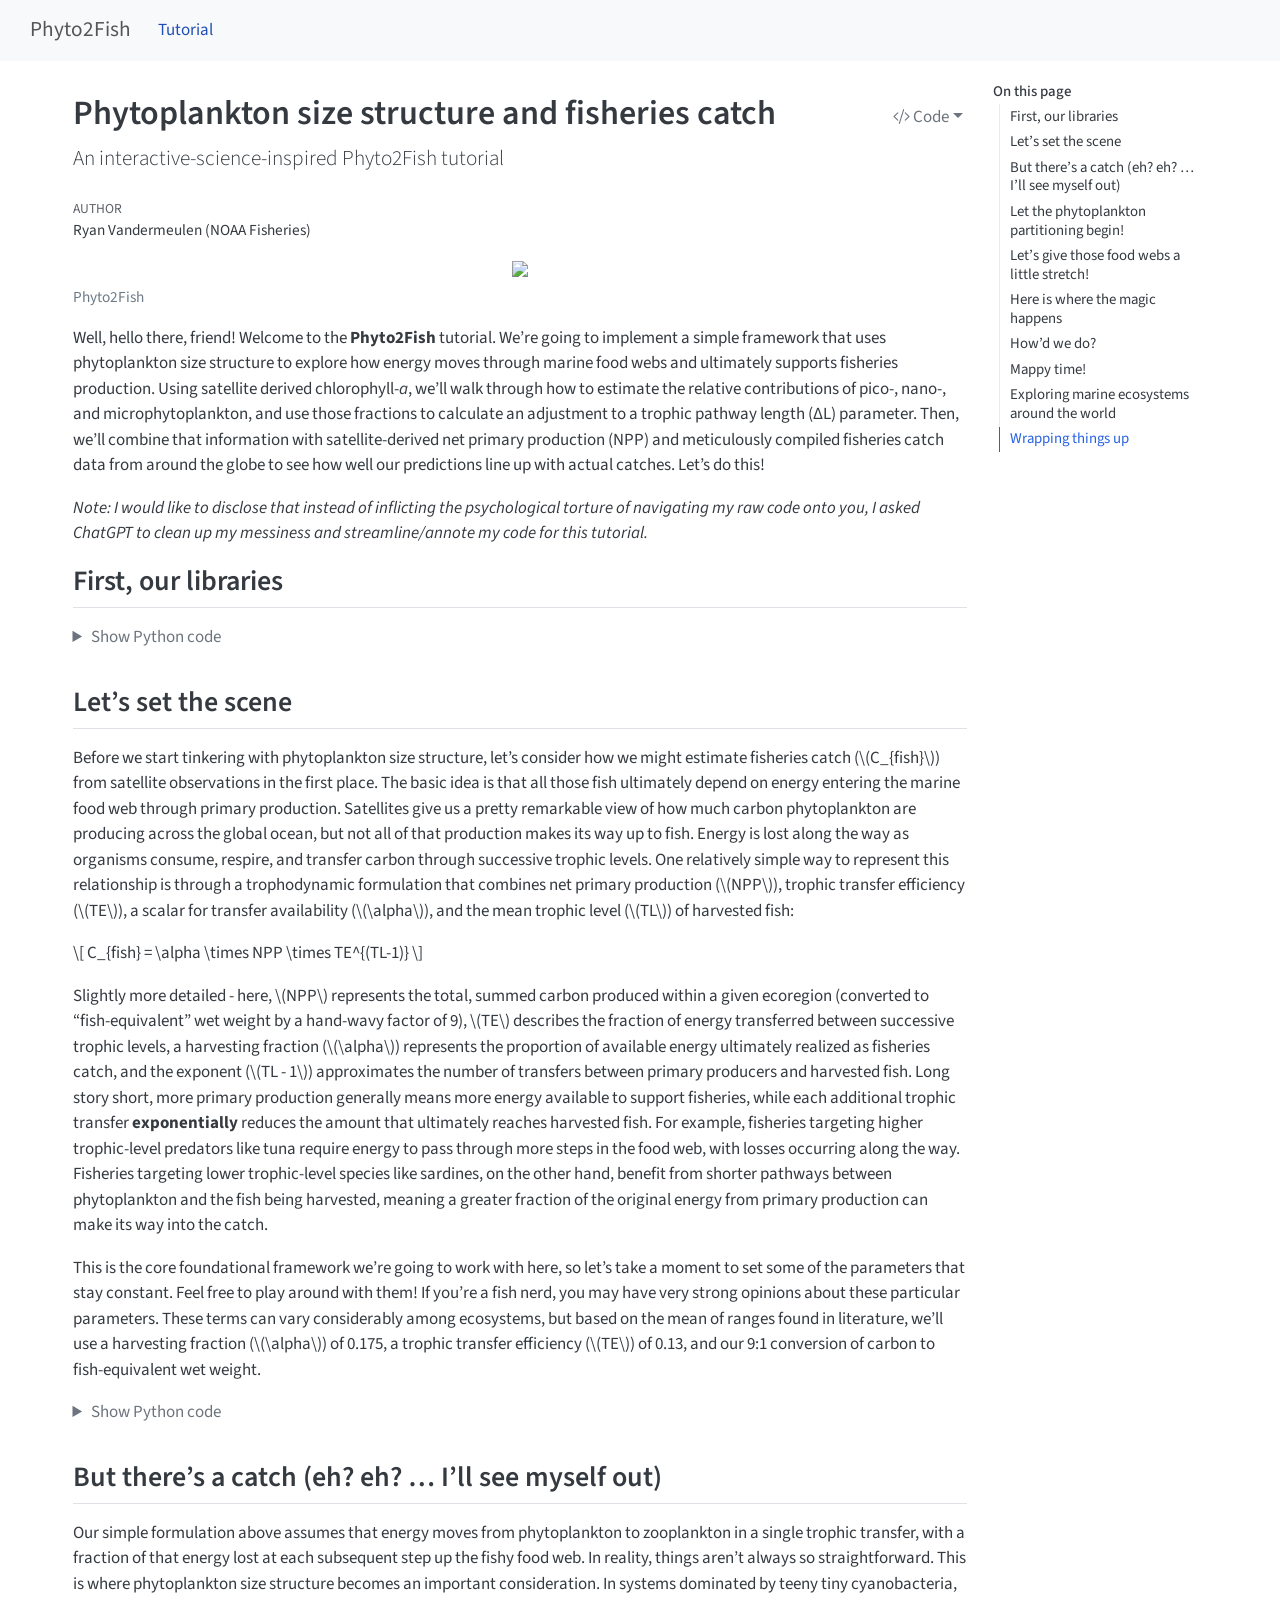
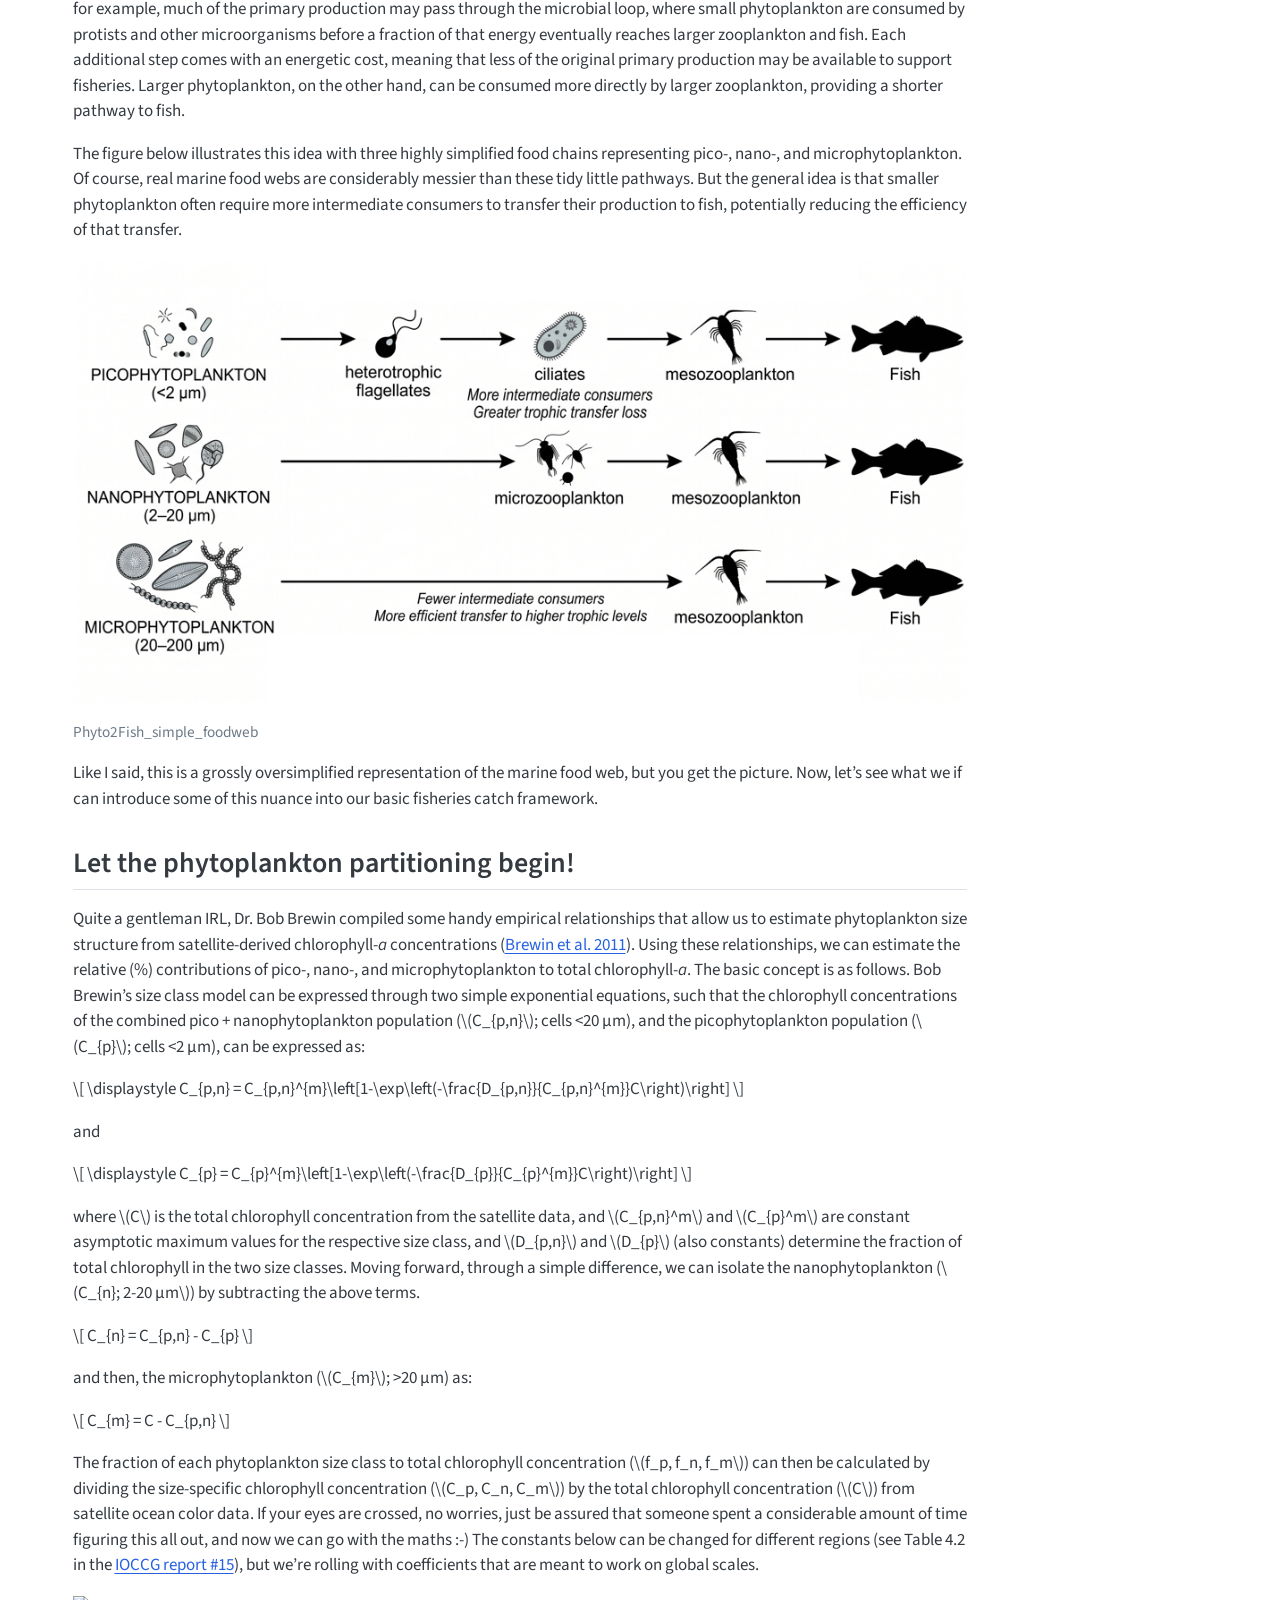
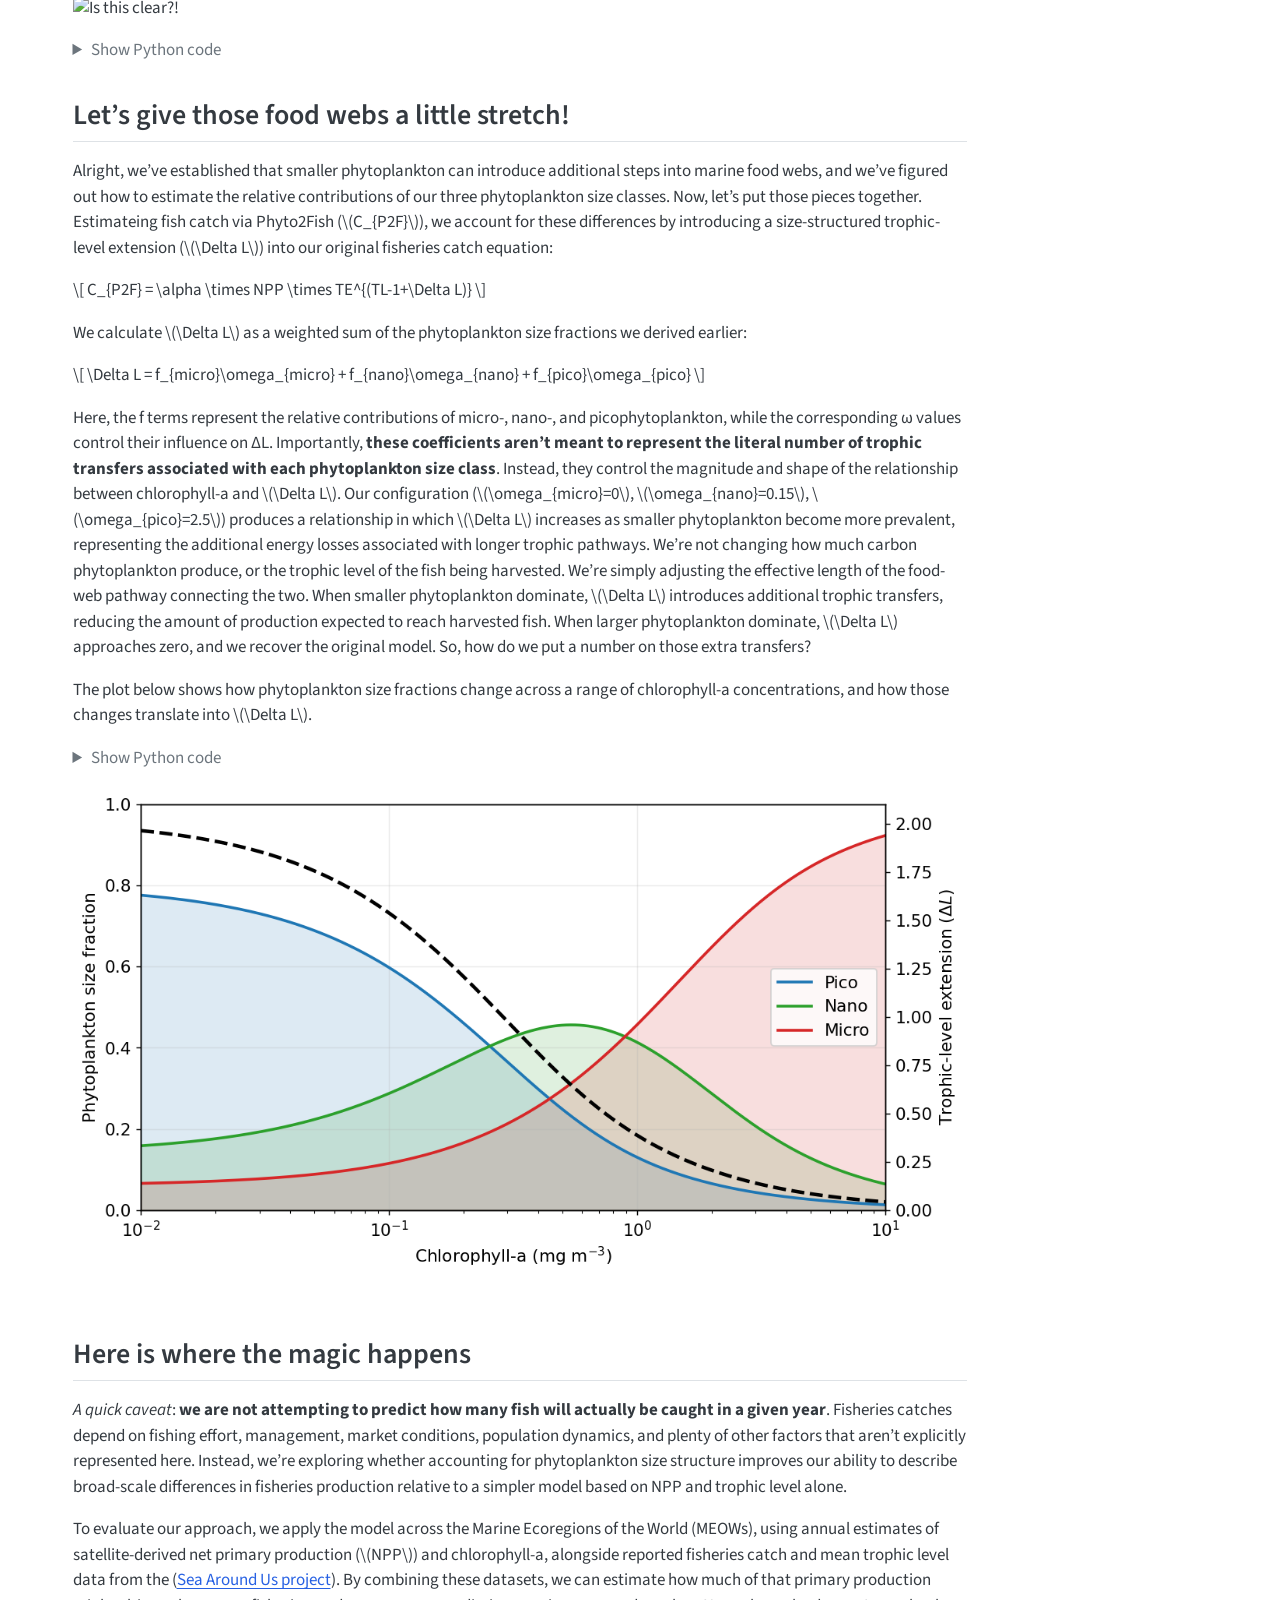
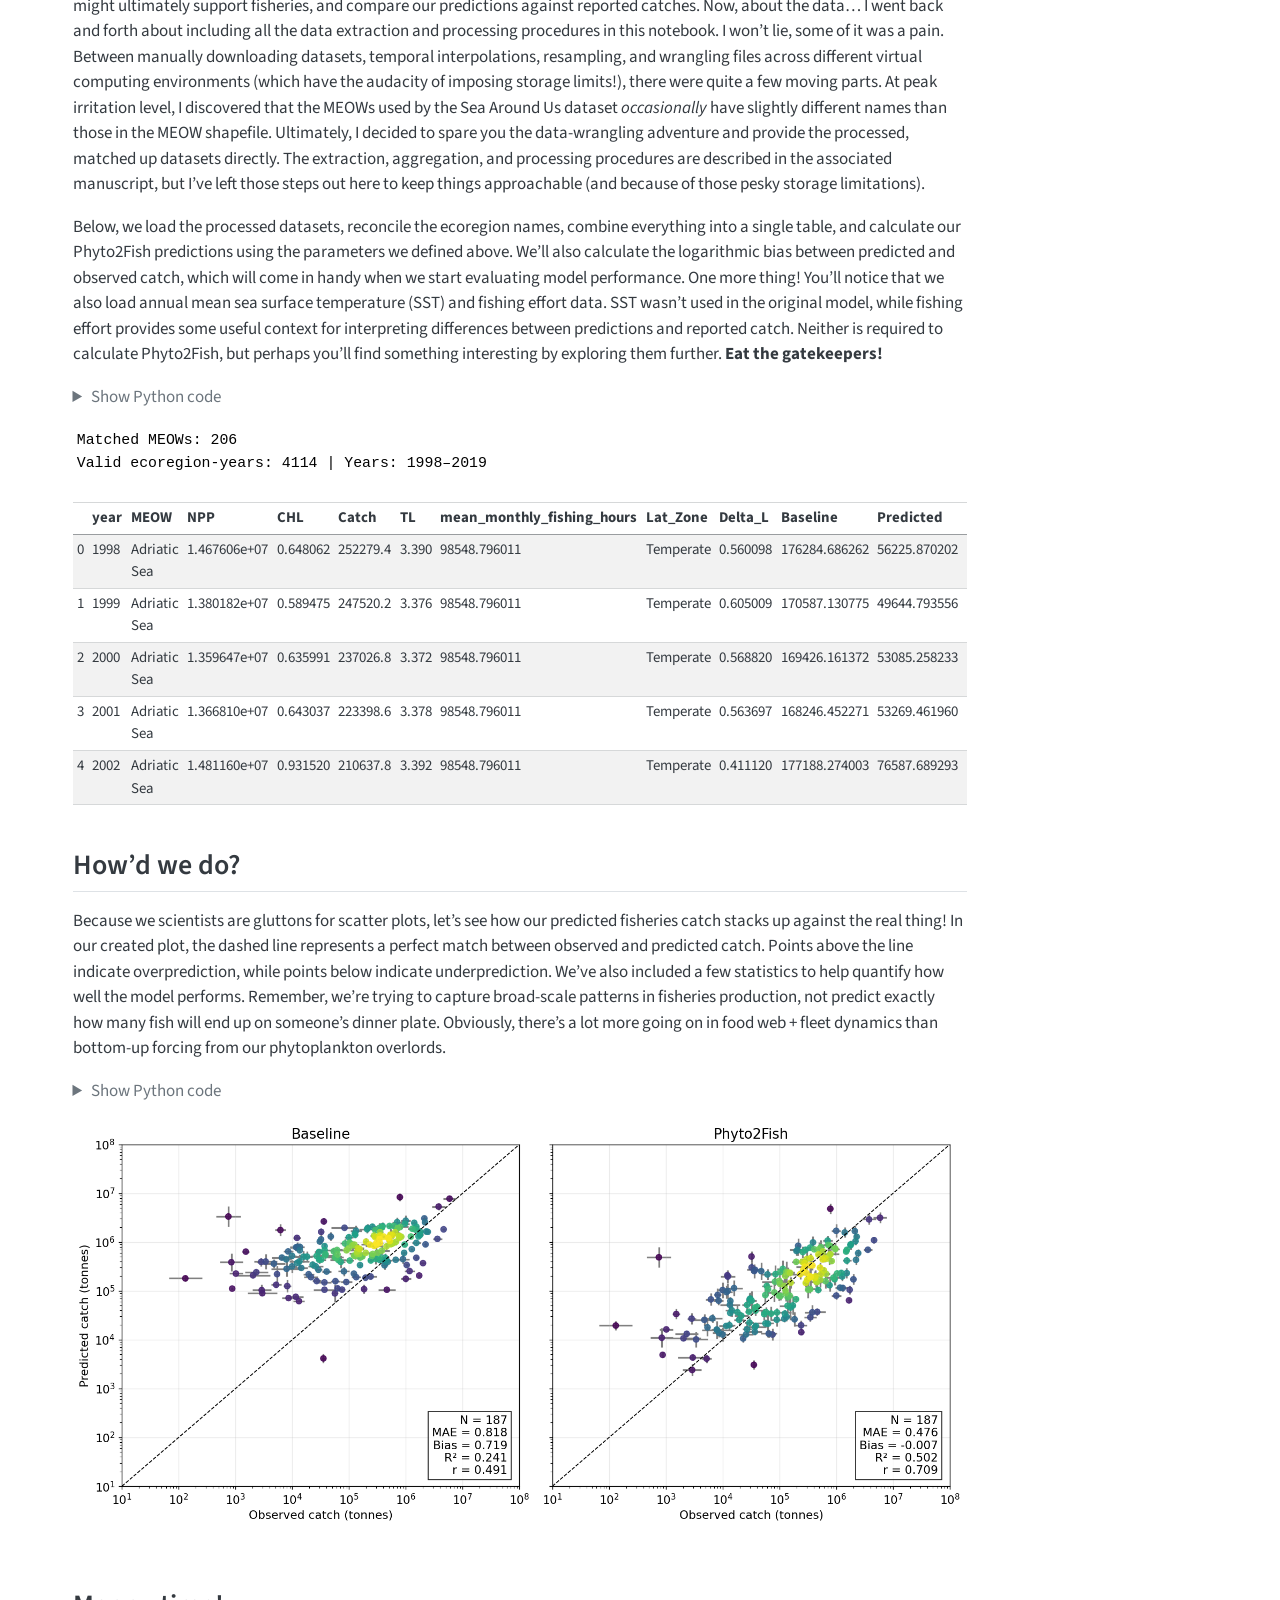
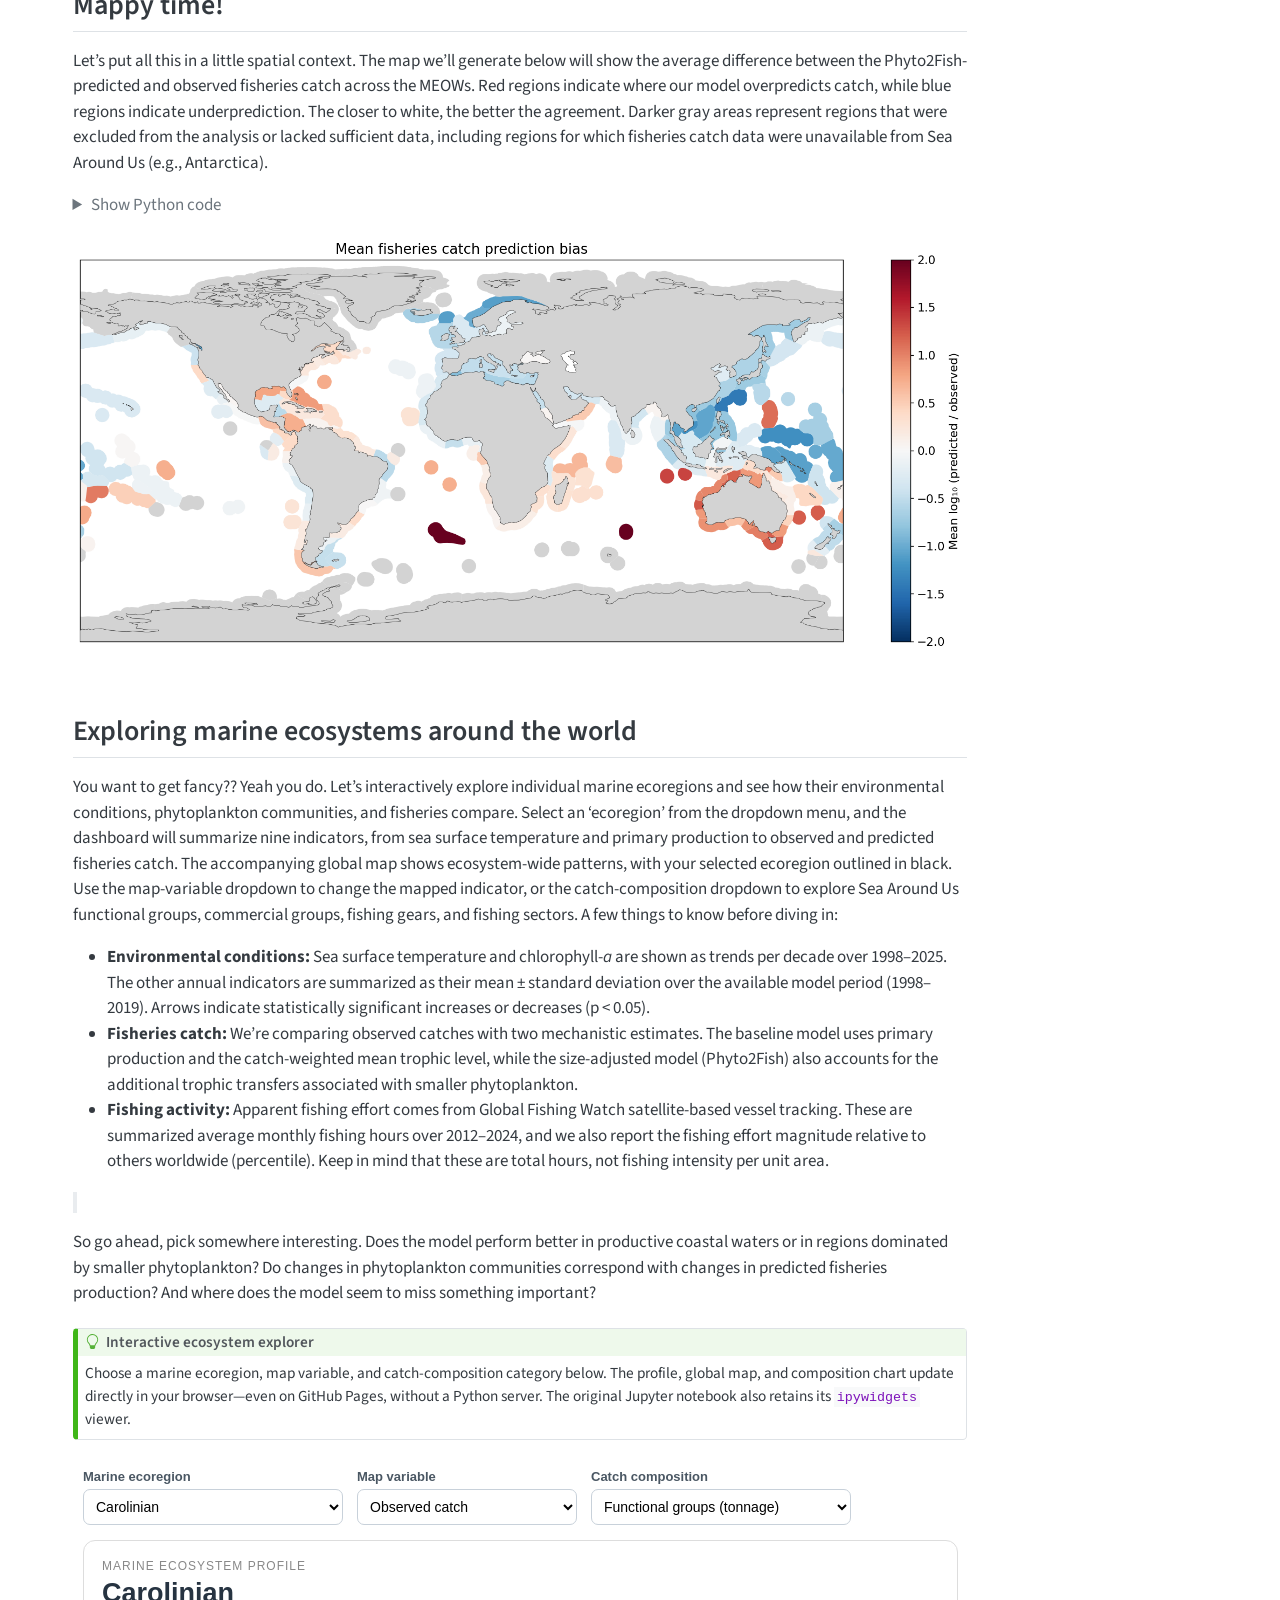
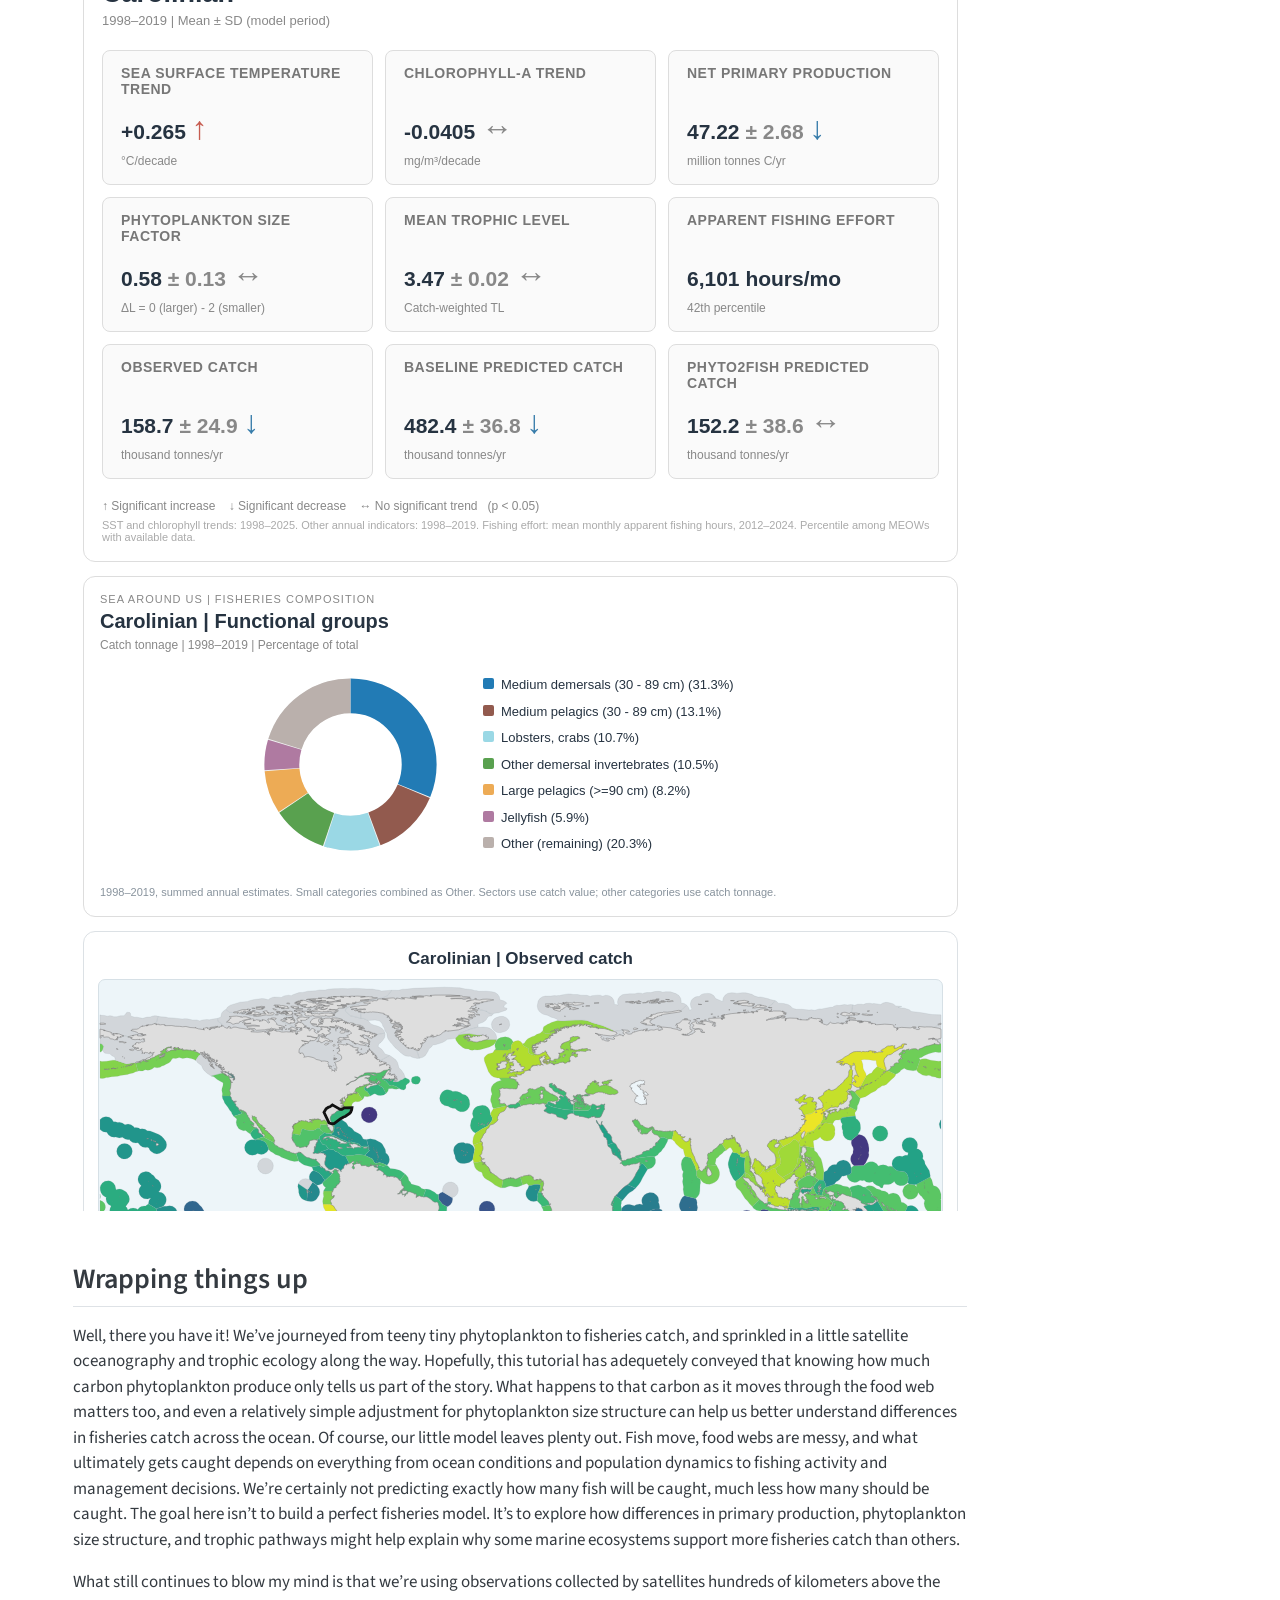
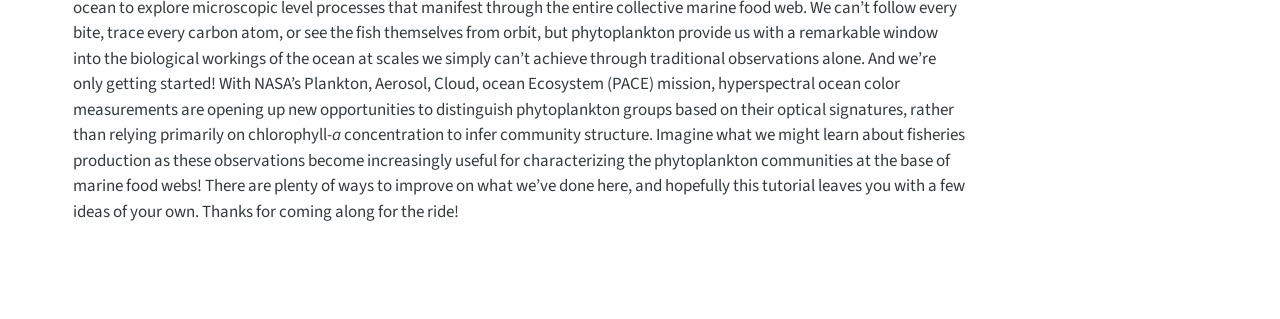
==== commit d5ad14fd: "Update Phyto2Fish tutorial" ====
--- a/index.html
+++ b/index.html
@@ -230,7 +230,7 @@
 <p><em>Note: I would like to disclose that instead of inflicting the psychological torture of navigating my raw code onto you, I asked ChatGPT to clean up my messiness and streamline/annote my code for this tutorial.</em></p>
 <section id="first-our-libraries" class="level2">
 <h2 class="anchored" data-anchor-id="first-our-libraries">First, our libraries</h2>
-<div id="4ec0b280" class="cell" data-execution_count="1">
+<div id="f05c73a3" class="cell" data-execution_count="1">
 <details class="code-fold">
 <summary>Show Python code</summary>
 <div class="sourceCode cell-code" id="cb1"><pre class="sourceCode python code-with-copy"><code class="sourceCode python"><span id="cb1-1"><a href="#cb1-1" aria-hidden="true" tabindex="-1"></a><span class="im">import</span> numpy <span class="im">as</span> np</span>
@@ -252,7 +252,7 @@
 \]</span></p>
 <p>Slightly more detailed - here, <span class="math inline">\(NPP\)</span> represents the total, summed carbon produced within a given ecoregion (converted to “fish-equivalent” wet weight by a hand-wavy factor of 9), <span class="math inline">\(TE\)</span> describes the fraction of energy transferred between successive trophic levels, a harvesting fraction (<span class="math inline">\(\alpha\)</span>) represents the proportion of available energy ultimately realized as fisheries catch, and the exponent (<span class="math inline">\(TL - 1\)</span>) approximates the number of transfers between primary producers and harvested fish. Long story short, more primary production generally means more energy available to support fisheries, while each additional trophic transfer <strong>exponentially</strong> reduces the amount that ultimately reaches harvested fish. For example, fisheries targeting higher trophic-level predators like tuna require energy to pass through more steps in the food web, with losses occurring along the way. Fisheries targeting lower trophic-level species like sardines, on the other hand, benefit from shorter pathways between phytoplankton and the fish being harvested, meaning a greater fraction of the original energy from primary production can make its way into the catch.</p>
 <p>This is the core foundational framework we’re going to work with here, so let’s take a moment to set some of the parameters that stay constant. Feel free to play around with them! If you’re a fish nerd, you may have very strong opinions about these particular parameters. These terms can vary considerably among ecosystems, but based on the mean of ranges found in literature, we’ll use a harvesting fraction (<span class="math inline">\(\alpha\)</span>) of 0.175, a trophic transfer efficiency (<span class="math inline">\(TE\)</span>) of 0.13, and our 9:1 conversion of carbon to fish-equivalent wet weight.</p>
-<div id="42bd55a5" class="cell" data-execution_count="2">
+<div id="2dac42bc" class="cell" data-execution_count="2">
 <details class="code-fold">
 <summary>Show Python code</summary>
 <div class="sourceCode cell-code" id="cb2"><pre class="sourceCode python code-with-copy"><code class="sourceCode python"><span id="cb2-1"><a href="#cb2-1" aria-hidden="true" tabindex="-1"></a><span class="co"># Fisheries model parameters</span></span>
@@ -292,7 +292,7 @@
 \]</span></p>
 <p>The fraction of each phytoplankton size class to total chlorophyll concentration (<span class="math inline">\(f_p, f_n, f_m\)</span>) can then be calculated by dividing the size-specific chlorophyll concentration (<span class="math inline">\(C_p, C_n, C_m\)</span>) by the total chlorophyll concentration (<span class="math inline">\(C\)</span>) from satellite ocean color data. If your eyes are crossed, no worries, just be assured that someone spent a considerable amount of time figuring this all out, and now we can go with the maths :-) The constants below can be changed for different regions (see Table 4.2 in the <a href="https://ioccg.org/wp-content/uploads/2018/09/ioccg_report_15_2014.pdf">IOCCG report #15</a>), but we’re rolling with coefficients that are meant to work on global scales.</p>
 <p><img src="https://raw.githubusercontent.com/fish-pace/2025-tutorials/main/Supporting_files/Princess_bride.gif" class="img-fluid" alt="Is this clear?">!</p>
-<div id="a0589bc7" class="cell" data-execution_count="3">
+<div id="78851791" class="cell" data-execution_count="3">
 <details class="code-fold">
 <summary>Show Python code</summary>
 <div class="sourceCode cell-code" id="cb3"><pre class="sourceCode python code-with-copy"><code class="sourceCode python"><span id="cb3-1"><a href="#cb3-1" aria-hidden="true" tabindex="-1"></a><span class="co"># Brewin (2011) size-class model coefficients</span></span>
@@ -318,7 +318,7 @@
 \]</span></p>
 <p>Here, the f terms represent the relative contributions of micro-, nano-, and picophytoplankton, while the corresponding ω values control their influence on ΔL. Importantly, <strong>these coefficients aren’t meant to represent the literal number of trophic transfers associated with each phytoplankton size class</strong>. Instead, they control the magnitude and shape of the relationship between chlorophyll-a and <span class="math inline">\(\Delta L\)</span>. Our configuration (<span class="math inline">\(\omega_{micro}=0\)</span>, <span class="math inline">\(\omega_{nano}=0.15\)</span>, <span class="math inline">\(\omega_{pico}=2.5\)</span>) produces a relationship in which <span class="math inline">\(\Delta L\)</span> increases as smaller phytoplankton become more prevalent, representing the additional energy losses associated with longer trophic pathways. We’re not changing how much carbon phytoplankton produce, or the trophic level of the fish being harvested. We’re simply adjusting the effective length of the food-web pathway connecting the two. When smaller phytoplankton dominate, <span class="math inline">\(\Delta L\)</span> introduces additional trophic transfers, reducing the amount of production expected to reach harvested fish. When larger phytoplankton dominate, <span class="math inline">\(\Delta L\)</span> approaches zero, and we recover the original model. So, how do we put a number on those extra transfers?</p>
 <p>The plot below shows how phytoplankton size fractions change across a range of chlorophyll-a concentrations, and how those changes translate into <span class="math inline">\(\Delta L\)</span>.</p>
-<div id="5a888bc8" class="cell" data-execution_count="4">
+<div id="70658275" class="cell" data-execution_count="4">
 <details class="code-fold">
 <summary>Show Python code</summary>
 <div class="sourceCode cell-code" id="cb4"><pre class="sourceCode python code-with-copy"><code class="sourceCode python"><span id="cb4-1"><a href="#cb4-1" aria-hidden="true" tabindex="-1"></a><span class="co"># Editable size-specific transfer weighting coefficients (pico, nano, micro)</span></span>
@@ -359,7 +359,7 @@
 <p><em>A quick caveat</em>: <strong>we are not attempting to predict how many fish will actually be caught in a given year</strong>. Fisheries catches depend on fishing effort, management, market conditions, population dynamics, and plenty of other factors that aren’t explicitly represented here. Instead, we’re exploring whether accounting for phytoplankton size structure improves our ability to describe broad-scale differences in fisheries production relative to a simpler model based on NPP and trophic level alone.</p>
 <p>To evaluate our approach, we apply the model across the Marine Ecoregions of the World (MEOWs), using annual estimates of satellite-derived net primary production (<span class="math inline">\(NPP\)</span>) and chlorophyll-a, alongside reported fisheries catch and mean trophic level data from the (<a href="https://www.seaaroundus.org/data/#/marine-trophic-index">Sea Around Us project</a>). By combining these datasets, we can estimate how much of that primary production might ultimately support fisheries, and compare our predictions against reported catches. Now, about the data… I went back and forth about including all the data extraction and processing procedures in this notebook. I won’t lie, some of it was a pain. Between manually downloading datasets, temporal interpolations, resampling, and wrangling files across different virtual computing environments (which have the audacity of imposing storage limits!), there were quite a few moving parts. At peak irritation level, I discovered that the MEOWs used by the Sea Around Us dataset <em>occasionally</em> have slightly different names than those in the MEOW shapefile. Ultimately, I decided to spare you the data-wrangling adventure and provide the processed, matched up datasets directly. The extraction, aggregation, and processing procedures are described in the associated manuscript, but I’ve left those steps out here to keep things approachable (and because of those pesky storage limitations).</p>
 <p>Below, we load the processed datasets, reconcile the ecoregion names, combine everything into a single table, and calculate our Phyto2Fish predictions using the parameters we defined above. We’ll also calculate the logarithmic bias between predicted and observed catch, which will come in handy when we start evaluating model performance. One more thing! You’ll notice that we also load annual mean sea surface temperature (SST) and fishing effort data. SST wasn’t used in the original model, while fishing effort provides some useful context for interpreting differences between predictions and reported catch. Neither is required to calculate Phyto2Fish, but perhaps you’ll find something interesting by exploring them further. <strong>Eat the gatekeepers!</strong></p>
-<div id="08e04fdb" class="cell" data-execution_count="5">
+<div id="1d70f0a8" class="cell" data-execution_count="5">
 <details class="code-fold">
 <summary>Show Python code</summary>
 <div class="sourceCode cell-code" id="cb5"><pre class="sourceCode python code-with-copy"><code class="sourceCode python"><span id="cb5-1"><a href="#cb5-1" aria-hidden="true" tabindex="-1"></a><span class="co"># Read data</span></span>
@@ -403,7 +403,7 @@
 <pre><code>Matched MEOWs: 206
 Valid ecoregion-years: 4114 | Years: 1998–2019</code></pre>
 </div>
-<div class="cell-output cell-output-display" data-execution_count="5">
+<div class="cell-output cell-output-display" data-execution_count="13">
 <div>
 
 
@@ -517,7 +517,7 @@
 <section id="howd-we-do" class="level2">
 <h2 class="anchored" data-anchor-id="howd-we-do">How’d we do?</h2>
 <p>Because we scientists are gluttons for scatter plots, let’s see how our predicted fisheries catch stacks up against the real thing! In our created plot, the dashed line represents a perfect match between observed and predicted catch. Points above the line indicate overprediction, while points below indicate underprediction. We’ve also included a few statistics to help quantify how well the model performs. Remember, we’re trying to capture broad-scale patterns in fisheries production, not predict exactly how many fish will end up on someone’s dinner plate. Obviously, there’s a lot more going on in food web + fleet dynamics than bottom-up forcing from our phytoplankton overlords.</p>
-<div id="72691dfb" class="cell" data-execution_count="6">
+<div id="87e2121a" class="cell" data-execution_count="6">
 <details class="code-fold">
 <summary>Show Python code</summary>
 <div class="sourceCode cell-code" id="cb7"><pre class="sourceCode python code-with-copy"><code class="sourceCode python"><span id="cb7-1"><a href="#cb7-1" aria-hidden="true" tabindex="-1"></a><span class="co"># Geometric mean ± 1 geometric standard deviation per MEOW</span></span>
@@ -561,7 +561,7 @@
 <section id="mappy-time" class="level2">
 <h2 class="anchored" data-anchor-id="mappy-time">Mappy time!</h2>
 <p>Let’s put all this in a little spatial context. The map we’ll generate below will show the average difference between the Phyto2Fish-predicted and observed fisheries catch across the MEOWs. Red regions indicate where our model overpredicts catch, while blue regions indicate underprediction. The closer to white, the better the agreement. Darker gray areas represent regions that were excluded from the analysis or lacked sufficient data, including regions for which fisheries catch data were unavailable from Sea Around Us (e.g., Antarctica).</p>
-<div id="09574a7d" class="cell" data-execution_count="7">
+<div id="4450bbe2" class="cell" data-execution_count="7">
 <details class="code-fold">
 <summary>Show Python code</summary>
 <div class="sourceCode cell-code" id="cb8"><pre class="sourceCode python code-with-copy"><code class="sourceCode python"><span id="cb8-1"><a href="#cb8-1" aria-hidden="true" tabindex="-1"></a><span class="co"># Switch 'Log_bias' to 'Baseline_Log_bias' to view baseline model bias instead</span></span>
@@ -609,15 +609,7 @@
 <p>Choose a marine ecoregion, map variable, and catch-composition category below. The profile, global map, and composition chart update directly in your browser—even on GitHub Pages, without a Python server. The original Jupyter notebook also retains its <code>ipywidgets</code> viewer.</p>
 </div>
 </div>
-<div id="f157ed9a" class="cell" data-results="asis" data-execution_count="8">
-<div class="cell-output cell-output-stdout">
-<pre><code>Loaded Commercial groups: 230 MEOWs, 46,882 records
-Loaded Functional groups: 230 MEOWs, 93,414 records
-Loaded Fishing gear: 230 MEOWs, 36,960 records
-Loaded Fishing sectors: 230 MEOWs, 17,085 records
-
-SAU lookup matches 186 of 186 dashboard regions.</code></pre>
-</div>
+<div id="73b18176" class="cell" data-results="asis" data-execution_count="8">
 <div class="cell-output cell-output-display">
 <iframe title="Interactive Phyto2Fish ecosystem explorer" src="explorer.html" style="display:block;width:100%;height:1350px;border:0;" loading="eager"></iframe>
 </div>
@@ -1084,323 +1076,337 @@
     }
   });
   </script><div class="modal fade" id="quarto-embedded-source-code-modal" tabindex="-1" aria-labelledby="quarto-embedded-source-code-modal-label" aria-hidden="true"><div class="modal-dialog modal-dialog-scrollable"><div class="modal-content"><div class="modal-header"><h5 class="modal-title" id="quarto-embedded-source-code-modal-label">Source Code</h5><button class="btn-close" data-bs-dismiss="modal"></button></div><div class="modal-body"><div class="">
-<div class="sourceCode" id="cb10" data-shortcodes="false"><pre class="sourceCode markdown code-with-copy"><code class="sourceCode markdown"><span id="cb10-1"><a href="#cb10-1" aria-hidden="true" tabindex="-1"></a><span class="co">---</span></span>
-<span id="cb10-2"><a href="#cb10-2" aria-hidden="true" tabindex="-1"></a><span class="an">title:</span><span class="co"> Phytoplankton size structure and fisheries catch</span></span>
-<span id="cb10-3"><a href="#cb10-3" aria-hidden="true" tabindex="-1"></a><span class="an">subtitle:</span><span class="co"> An interactive-science-inspired Phyto2Fish tutorial</span></span>
-<span id="cb10-4"><a href="#cb10-4" aria-hidden="true" tabindex="-1"></a><span class="an">author:</span><span class="co"> Ryan Vandermeulen (NOAA Fisheries)</span></span>
-<span id="cb10-5"><a href="#cb10-5" aria-hidden="true" tabindex="-1"></a><span class="an">format:</span></span>
-<span id="cb10-6"><a href="#cb10-6" aria-hidden="true" tabindex="-1"></a><span class="co">  html:</span></span>
-<span id="cb10-7"><a href="#cb10-7" aria-hidden="true" tabindex="-1"></a><span class="co">    theme: cosmo</span></span>
-<span id="cb10-8"><a href="#cb10-8" aria-hidden="true" tabindex="-1"></a><span class="co">    toc: true</span></span>
-<span id="cb10-9"><a href="#cb10-9" aria-hidden="true" tabindex="-1"></a><span class="co">    toc-depth: 2</span></span>
-<span id="cb10-10"><a href="#cb10-10" aria-hidden="true" tabindex="-1"></a><span class="co">    code-fold: true</span></span>
-<span id="cb10-11"><a href="#cb10-11" aria-hidden="true" tabindex="-1"></a><span class="co">    code-summary: Show Python code</span></span>
-<span id="cb10-12"><a href="#cb10-12" aria-hidden="true" tabindex="-1"></a><span class="co">    code-tools: true</span></span>
-<span id="cb10-13"><a href="#cb10-13" aria-hidden="true" tabindex="-1"></a><span class="co">    smooth-scroll: true</span></span>
-<span id="cb10-14"><a href="#cb10-14" aria-hidden="true" tabindex="-1"></a><span class="co">    fig-format: png</span></span>
-<span id="cb10-15"><a href="#cb10-15" aria-hidden="true" tabindex="-1"></a><span class="co">    fig-dpi: 130</span></span>
-<span id="cb10-16"><a href="#cb10-16" aria-hidden="true" tabindex="-1"></a><span class="co">    embed-resources: false</span></span>
-<span id="cb10-17"><a href="#cb10-17" aria-hidden="true" tabindex="-1"></a><span class="co">    css: styles.css</span></span>
-<span id="cb10-18"><a href="#cb10-18" aria-hidden="true" tabindex="-1"></a><span class="an">execute:</span></span>
-<span id="cb10-19"><a href="#cb10-19" aria-hidden="true" tabindex="-1"></a><span class="co">  echo: true</span></span>
-<span id="cb10-20"><a href="#cb10-20" aria-hidden="true" tabindex="-1"></a><span class="co">  warning: false</span></span>
-<span id="cb10-21"><a href="#cb10-21" aria-hidden="true" tabindex="-1"></a><span class="co">  message: false</span></span>
-<span id="cb10-22"><a href="#cb10-22" aria-hidden="true" tabindex="-1"></a><span class="co">  cache: false</span></span>
-<span id="cb10-23"><a href="#cb10-23" aria-hidden="true" tabindex="-1"></a><span class="an">jupyter:</span></span>
-<span id="cb10-24"><a href="#cb10-24" aria-hidden="true" tabindex="-1"></a><span class="co">  jupytext:</span></span>
-<span id="cb10-25"><a href="#cb10-25" aria-hidden="true" tabindex="-1"></a><span class="co">    text_representation:</span></span>
-<span id="cb10-26"><a href="#cb10-26" aria-hidden="true" tabindex="-1"></a><span class="co">      extension: .qmd</span></span>
-<span id="cb10-27"><a href="#cb10-27" aria-hidden="true" tabindex="-1"></a><span class="co">      format_name: quarto</span></span>
-<span id="cb10-28"><a href="#cb10-28" aria-hidden="true" tabindex="-1"></a><span class="co">      format_version: '1.0'</span></span>
-<span id="cb10-29"><a href="#cb10-29" aria-hidden="true" tabindex="-1"></a><span class="co">      jupytext_version: 1.19.1</span></span>
-<span id="cb10-30"><a href="#cb10-30" aria-hidden="true" tabindex="-1"></a><span class="co">  kernelspec:</span></span>
-<span id="cb10-31"><a href="#cb10-31" aria-hidden="true" tabindex="-1"></a><span class="co">    display_name: Python 3 (ipykernel)</span></span>
-<span id="cb10-32"><a href="#cb10-32" aria-hidden="true" tabindex="-1"></a><span class="co">    language: python</span></span>
-<span id="cb10-33"><a href="#cb10-33" aria-hidden="true" tabindex="-1"></a><span class="co">    name: python3</span></span>
-<span id="cb10-34"><a href="#cb10-34" aria-hidden="true" tabindex="-1"></a><span class="co">---</span></span>
-<span id="cb10-35"><a href="#cb10-35" aria-hidden="true" tabindex="-1"></a></span>
-<span id="cb10-36"><a href="#cb10-36" aria-hidden="true" tabindex="-1"></a><span class="al">![Phyto2Fish](https://raw.githubusercontent.com/ocean-satellite-tools/hyperdawg/main/tutorials/Phyto2Fish/Supporting_files/Graphic_gradation.png)</span></span>
-<span id="cb10-37"><a href="#cb10-37" aria-hidden="true" tabindex="-1"></a></span>
-<span id="cb10-38"><a href="#cb10-38" aria-hidden="true" tabindex="-1"></a>Well, hello there, friend! Welcome to the **Phyto2Fish** tutorial. We're going to implement a simple framework that uses phytoplankton size structure to explore how energy moves through marine food webs and ultimately supports fisheries production. Using satellite derived chlorophyll-*a*, we'll walk through how to estimate the relative contributions of pico-, nano-, and microphytoplankton, and use those fractions to calculate an adjustment to a trophic pathway length (ΔL) parameter. Then, we'll combine that information with satellite-derived net primary production (NPP) and meticulously compiled fisheries catch data from around the globe to see how well our predictions line up with actual catches. Let's do this!</span>
-<span id="cb10-39"><a href="#cb10-39" aria-hidden="true" tabindex="-1"></a></span>
-<span id="cb10-40"><a href="#cb10-40" aria-hidden="true" tabindex="-1"></a>*Note: I would like to disclose that instead of inflicting the psychological torture of navigating my raw code onto you, I asked ChatGPT to clean up my messiness and streamline/annote my code for this tutorial.*</span>
-<span id="cb10-41"><a href="#cb10-41" aria-hidden="true" tabindex="-1"></a></span>
-<span id="cb10-42"><a href="#cb10-42" aria-hidden="true" tabindex="-1"></a><span class="fu">## First, our libraries</span></span>
-<span id="cb10-43"><a href="#cb10-43" aria-hidden="true" tabindex="-1"></a></span>
-<span id="cb10-46"><a href="#cb10-46" aria-hidden="true" tabindex="-1"></a><span class="in">```{python}</span></span>
-<span id="cb10-47"><a href="#cb10-47" aria-hidden="true" tabindex="-1"></a><span class="im">import</span> numpy <span class="im">as</span> np</span>
-<span id="cb10-48"><a href="#cb10-48" aria-hidden="true" tabindex="-1"></a><span class="im">import</span> pandas <span class="im">as</span> pd</span>
-<span id="cb10-49"><a href="#cb10-49" aria-hidden="true" tabindex="-1"></a><span class="im">import</span> geopandas <span class="im">as</span> gpd</span>
-<span id="cb10-50"><a href="#cb10-50" aria-hidden="true" tabindex="-1"></a><span class="im">import</span> matplotlib.pyplot <span class="im">as</span> plt</span>
-<span id="cb10-51"><a href="#cb10-51" aria-hidden="true" tabindex="-1"></a><span class="im">from</span> scipy.stats <span class="im">import</span> gaussian_kde</span>
-<span id="cb10-52"><a href="#cb10-52" aria-hidden="true" tabindex="-1"></a><span class="im">from</span> pathlib <span class="im">import</span> Path</span>
-<span id="cb10-53"><a href="#cb10-53" aria-hidden="true" tabindex="-1"></a><span class="im">import</span> cartopy.crs <span class="im">as</span> ccrs</span>
-<span id="cb10-54"><a href="#cb10-54" aria-hidden="true" tabindex="-1"></a><span class="im">import</span> cartopy.feature <span class="im">as</span> cfeature</span>
-<span id="cb10-55"><a href="#cb10-55" aria-hidden="true" tabindex="-1"></a><span class="in">```</span></span>
-<span id="cb10-56"><a href="#cb10-56" aria-hidden="true" tabindex="-1"></a></span>
-<span id="cb10-57"><a href="#cb10-57" aria-hidden="true" tabindex="-1"></a><span class="fu">## Let's set the scene</span></span>
-<span id="cb10-58"><a href="#cb10-58" aria-hidden="true" tabindex="-1"></a></span>
-<span id="cb10-59"><a href="#cb10-59" aria-hidden="true" tabindex="-1"></a>Before we start tinkering with phytoplankton size structure, let's consider how we might estimate fisheries catch ($C_{fish}$) from satellite observations in the first place. The basic idea is that all those fish ultimately depend on energy entering the marine food web through primary production. Satellites give us a pretty remarkable view of how much carbon phytoplankton are producing across the global ocean, but not all of that production makes its way up to fish. Energy is lost along the way as organisms consume, respire, and transfer carbon through successive trophic levels. One relatively simple way to represent this relationship is through a trophodynamic formulation that combines net primary production ($NPP$), trophic transfer efficiency ($TE$), a scalar for transfer availability ($\alpha$), and the mean trophic level ($TL$) of harvested fish:</span>
-<span id="cb10-60"><a href="#cb10-60" aria-hidden="true" tabindex="-1"></a></span>
-<span id="cb10-61"><a href="#cb10-61" aria-hidden="true" tabindex="-1"></a>$$</span>
-<span id="cb10-62"><a href="#cb10-62" aria-hidden="true" tabindex="-1"></a>C_{fish} = \alpha \times NPP \times TE^{(TL-1)}</span>
-<span id="cb10-63"><a href="#cb10-63" aria-hidden="true" tabindex="-1"></a>$$</span>
-<span id="cb10-64"><a href="#cb10-64" aria-hidden="true" tabindex="-1"></a></span>
-<span id="cb10-65"><a href="#cb10-65" aria-hidden="true" tabindex="-1"></a>Slightly more detailed - here, $NPP$ represents the total, summed carbon produced within a given ecoregion (converted to "fish-equivalent" wet weight by a hand-wavy factor of 9), $TE$ describes the fraction of energy transferred between successive trophic levels, a harvesting fraction ($\alpha$) represents the proportion of available energy ultimately realized as fisheries catch, and the exponent ($TL - 1$) approximates the number of transfers between primary producers and harvested fish. Long story short, more primary production generally means more energy available to support fisheries, while each additional trophic transfer **exponentially** reduces the amount that ultimately reaches harvested fish. For example, fisheries targeting higher trophic-level predators like tuna require energy to pass through more steps in the food web, with losses occurring along the way. Fisheries targeting lower trophic-level species like sardines, on the other hand, benefit from shorter pathways between phytoplankton and the fish being harvested, meaning a greater fraction of the original energy from primary production can make its way into the catch.</span>
-<span id="cb10-66"><a href="#cb10-66" aria-hidden="true" tabindex="-1"></a></span>
-<span id="cb10-67"><a href="#cb10-67" aria-hidden="true" tabindex="-1"></a>This is the core foundational framework we're going to work with here, so let's take a moment to set some of the parameters that stay constant. Feel free to play around with them! If you're a fish nerd, you may have very strong opinions about these particular parameters. These terms can vary considerably among ecosystems, but based on the mean of ranges found in literature, we'll use a harvesting fraction ($\alpha$) of 0.175, a trophic transfer efficiency ($TE$) of 0.13, and our 9:1 conversion of carbon to fish-equivalent wet weight.</span>
-<span id="cb10-68"><a href="#cb10-68" aria-hidden="true" tabindex="-1"></a></span>
-<span id="cb10-71"><a href="#cb10-71" aria-hidden="true" tabindex="-1"></a><span class="in">```{python}</span></span>
-<span id="cb10-72"><a href="#cb10-72" aria-hidden="true" tabindex="-1"></a><span class="co"># Fisheries model parameters</span></span>
-<span id="cb10-73"><a href="#cb10-73" aria-hidden="true" tabindex="-1"></a>alpha, TE, wet_weight <span class="op">=</span> <span class="fl">0.175</span>, <span class="fl">0.13</span>, <span class="dv">9</span></span>
-<span id="cb10-74"><a href="#cb10-74" aria-hidden="true" tabindex="-1"></a><span class="in">```</span></span>
-<span id="cb10-75"><a href="#cb10-75" aria-hidden="true" tabindex="-1"></a></span>
-<span id="cb10-76"><a href="#cb10-76" aria-hidden="true" tabindex="-1"></a><span class="fu">## But there's a catch (eh? eh? ... I'll see myself out)</span></span>
-<span id="cb10-77"><a href="#cb10-77" aria-hidden="true" tabindex="-1"></a></span>
-<span id="cb10-78"><a href="#cb10-78" aria-hidden="true" tabindex="-1"></a>Our simple formulation above assumes that energy moves from phytoplankton to zooplankton in a single trophic transfer, with a fraction of that energy lost at each subsequent step up the fishy food web. In reality, things aren't always so straightforward. This is where phytoplankton size structure becomes an important consideration. In systems dominated by teeny tiny cyanobacteria, for example, much of the primary production may pass through the microbial loop, where small phytoplankton are consumed by protists and other microorganisms before a fraction of that energy eventually reaches larger zooplankton and fish. Each additional step comes with an energetic cost, meaning that less of the original primary production may be available to support fisheries. Larger phytoplankton, on the other hand, can be consumed more directly by larger zooplankton, providing a shorter pathway to fish.</span>
-<span id="cb10-79"><a href="#cb10-79" aria-hidden="true" tabindex="-1"></a></span>
-<span id="cb10-80"><a href="#cb10-80" aria-hidden="true" tabindex="-1"></a>The figure below illustrates this idea with three highly simplified food chains representing pico-, nano-, and microphytoplankton. Of course, real marine food webs are considerably messier than these tidy little pathways. But the general idea is that smaller phytoplankton often require more intermediate consumers to transfer their production to fish, potentially reducing the efficiency of that transfer.</span>
-<span id="cb10-81"><a href="#cb10-81" aria-hidden="true" tabindex="-1"></a></span>
-<span id="cb10-82"><a href="#cb10-82" aria-hidden="true" tabindex="-1"></a><span class="al">![Phyto2Fish_simple_foodweb](Supporting_files/Graphic_small.png)</span></span>
-<span id="cb10-83"><a href="#cb10-83" aria-hidden="true" tabindex="-1"></a></span>
-<span id="cb10-84"><a href="#cb10-84" aria-hidden="true" tabindex="-1"></a>Like I said, this is a grossly oversimplified representation of the marine food web, but you get the picture. Now, let's see what we if can introduce some of this nuance into our basic fisheries catch framework.</span>
-<span id="cb10-85"><a href="#cb10-85" aria-hidden="true" tabindex="-1"></a></span>
-<span id="cb10-86"><a href="#cb10-86" aria-hidden="true" tabindex="-1"></a><span class="fu">## Let the phytoplankton partitioning begin!</span></span>
-<span id="cb10-87"><a href="#cb10-87" aria-hidden="true" tabindex="-1"></a></span>
-<span id="cb10-88"><a href="#cb10-88" aria-hidden="true" tabindex="-1"></a>Quite a gentleman IRL, Dr. Bob Brewin compiled some handy empirical relationships that allow us to estimate phytoplankton size structure from satellite-derived chlorophyll-*a* concentrations ([Brewin et al. 2011](https://doi.org/10.1364/AO.50.004535)). Using these relationships, we can estimate the relative (%) contributions of pico-, nano-, and microphytoplankton to total chlorophyll-*a*. The basic concept is as follows. Bob Brewin's size class model can be expressed through two simple exponential equations, such that the chlorophyll concentrations of the combined pico + nanophytoplankton population ($C_{p,n}$; cells &lt;20 µm), and the picophytoplankton population ($C_{p}$; cells &lt;2 µm), can be expressed as:</span>
-<span id="cb10-89"><a href="#cb10-89" aria-hidden="true" tabindex="-1"></a></span>
-<span id="cb10-90"><a href="#cb10-90" aria-hidden="true" tabindex="-1"></a>$$</span>
-<span id="cb10-91"><a href="#cb10-91" aria-hidden="true" tabindex="-1"></a>\displaystyle C_{p,n} = C_{p,n}^{m}\left<span class="co">[</span><span class="ot">1-\exp\left(-\frac{D_{p,n}}{C_{p,n}^{m}}C\right)\right</span><span class="co">]</span></span>
-<span id="cb10-92"><a href="#cb10-92" aria-hidden="true" tabindex="-1"></a>$$</span>
-<span id="cb10-93"><a href="#cb10-93" aria-hidden="true" tabindex="-1"></a></span>
-<span id="cb10-94"><a href="#cb10-94" aria-hidden="true" tabindex="-1"></a>and</span>
-<span id="cb10-95"><a href="#cb10-95" aria-hidden="true" tabindex="-1"></a></span>
-<span id="cb10-96"><a href="#cb10-96" aria-hidden="true" tabindex="-1"></a>$$</span>
-<span id="cb10-97"><a href="#cb10-97" aria-hidden="true" tabindex="-1"></a>\displaystyle C_{p} = C_{p}^{m}\left<span class="co">[</span><span class="ot">1-\exp\left(-\frac{D_{p}}{C_{p}^{m}}C\right)\right</span><span class="co">]</span></span>
-<span id="cb10-98"><a href="#cb10-98" aria-hidden="true" tabindex="-1"></a>$$</span>
-<span id="cb10-99"><a href="#cb10-99" aria-hidden="true" tabindex="-1"></a></span>
-<span id="cb10-100"><a href="#cb10-100" aria-hidden="true" tabindex="-1"></a>where $C$ is the total chlorophyll concentration from the satellite data, and $C_{p,n}^m$ and $C_{p}^m$ are constant asymptotic maximum values for the respective size class, and $D_{p,n}$ and $D_{p}$ (also constants) determine the fraction of total chlorophyll in the two size classes. Moving forward, through a simple difference, we can isolate the nanophytoplankton ($C_{n}; 2-20 µm$) by subtracting the above terms. </span>
-<span id="cb10-101"><a href="#cb10-101" aria-hidden="true" tabindex="-1"></a></span>
-<span id="cb10-102"><a href="#cb10-102" aria-hidden="true" tabindex="-1"></a>$$</span>
-<span id="cb10-103"><a href="#cb10-103" aria-hidden="true" tabindex="-1"></a>C_{n} = C_{p,n} - C_{p}</span>
-<span id="cb10-104"><a href="#cb10-104" aria-hidden="true" tabindex="-1"></a>$$</span>
-<span id="cb10-105"><a href="#cb10-105" aria-hidden="true" tabindex="-1"></a></span>
-<span id="cb10-106"><a href="#cb10-106" aria-hidden="true" tabindex="-1"></a>and then, the microphytoplankton ($C_{m}$; &gt;20 µm) as:</span>
-<span id="cb10-107"><a href="#cb10-107" aria-hidden="true" tabindex="-1"></a></span>
-<span id="cb10-108"><a href="#cb10-108" aria-hidden="true" tabindex="-1"></a>$$</span>
-<span id="cb10-109"><a href="#cb10-109" aria-hidden="true" tabindex="-1"></a>C_{m} = C - C_{p,n}</span>
-<span id="cb10-110"><a href="#cb10-110" aria-hidden="true" tabindex="-1"></a>$$</span>
-<span id="cb10-111"><a href="#cb10-111" aria-hidden="true" tabindex="-1"></a></span>
-<span id="cb10-112"><a href="#cb10-112" aria-hidden="true" tabindex="-1"></a>The fraction of each phytoplankton size class to total chlorophyll concentration ($f_p, f_n, f_m$) can then be calculated by dividing the size-specific chlorophyll concentration ($C_p, C_n, C_m$) by the total chlorophyll concentration ($C$) from satellite ocean color data. If your eyes are crossed, no worries, just be assured that someone spent a considerable amount of time figuring this all out, and now we can go with the maths :-) The constants below can be changed for different regions (see Table 4.2 in the <span class="co">[</span><span class="ot">IOCCG report #15</span><span class="co">](https://ioccg.org/wp-content/uploads/2018/09/ioccg_report_15_2014.pdf)</span>), but we're rolling with coefficients that are meant to work on global scales. </span>
-<span id="cb10-113"><a href="#cb10-113" aria-hidden="true" tabindex="-1"></a></span>
-<span id="cb10-114"><a href="#cb10-114" aria-hidden="true" tabindex="-1"></a><span class="al">![Is this clear?](https://raw.githubusercontent.com/fish-pace/2025-tutorials/main/Supporting_files/Princess_bride.gif)</span>!</span>
-<span id="cb10-115"><a href="#cb10-115" aria-hidden="true" tabindex="-1"></a></span>
-<span id="cb10-118"><a href="#cb10-118" aria-hidden="true" tabindex="-1"></a><span class="in">```{python}</span></span>
-<span id="cb10-119"><a href="#cb10-119" aria-hidden="true" tabindex="-1"></a><span class="co"># Brewin (2011) size-class model coefficients</span></span>
-<span id="cb10-120"><a href="#cb10-120" aria-hidden="true" tabindex="-1"></a>Cpm, Cpmn, Dp, Dpn <span class="op">=</span> <span class="fl">0.13</span>, <span class="fl">0.77</span>, <span class="fl">0.80</span>, <span class="fl">0.94</span></span>
-<span id="cb10-121"><a href="#cb10-121" aria-hidden="true" tabindex="-1"></a></span>
-<span id="cb10-122"><a href="#cb10-122" aria-hidden="true" tabindex="-1"></a><span class="kw">def</span> size_fractions(chl):</span>
-<span id="cb10-123"><a href="#cb10-123" aria-hidden="true" tabindex="-1"></a>    chl <span class="op">=</span> np.asarray(chl, dtype<span class="op">=</span><span class="bu">float</span>)</span>
-<span id="cb10-124"><a href="#cb10-124" aria-hidden="true" tabindex="-1"></a>    cp <span class="op">=</span> Cpm <span class="op">*</span> (<span class="dv">1</span> <span class="op">-</span> np.exp(<span class="op">-</span>Dp <span class="op">*</span> chl <span class="op">/</span> Cpm))</span>
-<span id="cb10-125"><a href="#cb10-125" aria-hidden="true" tabindex="-1"></a>    cpn <span class="op">=</span> Cpmn <span class="op">*</span> (<span class="dv">1</span> <span class="op">-</span> np.exp(<span class="op">-</span>Dpn <span class="op">*</span> chl <span class="op">/</span> Cpmn))</span>
-<span id="cb10-126"><a href="#cb10-126" aria-hidden="true" tabindex="-1"></a>    <span class="cf">return</span> cp <span class="op">/</span> chl, (cpn <span class="op">-</span> cp) <span class="op">/</span> chl, (chl <span class="op">-</span> cpn) <span class="op">/</span> chl</span>
-<span id="cb10-127"><a href="#cb10-127" aria-hidden="true" tabindex="-1"></a><span class="in">```</span></span>
-<span id="cb10-128"><a href="#cb10-128" aria-hidden="true" tabindex="-1"></a></span>
-<span id="cb10-129"><a href="#cb10-129" aria-hidden="true" tabindex="-1"></a><span class="fu">## Let's give those food webs a little stretch!</span></span>
-<span id="cb10-130"><a href="#cb10-130" aria-hidden="true" tabindex="-1"></a></span>
-<span id="cb10-131"><a href="#cb10-131" aria-hidden="true" tabindex="-1"></a>Alright, we've established that smaller phytoplankton can introduce additional steps into marine food webs, and we've figured out how to estimate the relative contributions of our three phytoplankton size classes. Now, let's put those pieces together. Estimateing fish catch via Phyto2Fish ($C_{P2F}$), we account for these differences by introducing a size-structured trophic-level extension ($\Delta L$) into our original fisheries catch equation:</span>
-<span id="cb10-132"><a href="#cb10-132" aria-hidden="true" tabindex="-1"></a></span>
-<span id="cb10-133"><a href="#cb10-133" aria-hidden="true" tabindex="-1"></a>$$</span>
-<span id="cb10-134"><a href="#cb10-134" aria-hidden="true" tabindex="-1"></a>C_{P2F} = \alpha \times NPP \times TE^{(TL-1+\Delta L)}</span>
-<span id="cb10-135"><a href="#cb10-135" aria-hidden="true" tabindex="-1"></a>$$</span>
-<span id="cb10-136"><a href="#cb10-136" aria-hidden="true" tabindex="-1"></a></span>
-<span id="cb10-137"><a href="#cb10-137" aria-hidden="true" tabindex="-1"></a> We calculate $\Delta L$ as a weighted sum of the phytoplankton size fractions we derived earlier:</span>
-<span id="cb10-138"><a href="#cb10-138" aria-hidden="true" tabindex="-1"></a></span>
-<span id="cb10-139"><a href="#cb10-139" aria-hidden="true" tabindex="-1"></a>$$</span>
-<span id="cb10-140"><a href="#cb10-140" aria-hidden="true" tabindex="-1"></a>\Delta L = f_{micro}\omega_{micro} + f_{nano}\omega_{nano} + f_{pico}\omega_{pico}</span>
-<span id="cb10-141"><a href="#cb10-141" aria-hidden="true" tabindex="-1"></a>$$</span>
-<span id="cb10-142"><a href="#cb10-142" aria-hidden="true" tabindex="-1"></a></span>
-<span id="cb10-143"><a href="#cb10-143" aria-hidden="true" tabindex="-1"></a>Here, the f terms represent the relative contributions of micro-, nano-, and picophytoplankton, while the corresponding ω values control their influence on ΔL. Importantly, **these coefficients aren't meant to represent the literal number of trophic transfers associated with each phytoplankton size class**. Instead, they control the magnitude and shape of the relationship between chlorophyll-a and $\Delta L$. Our configuration ($\omega_{micro}=0$, $\omega_{nano}=0.15$, $\omega_{pico}=2.5$) produces a relationship in which $\Delta L$ increases as smaller phytoplankton become more prevalent, representing the additional energy losses associated with longer trophic pathways. We're not changing how much carbon phytoplankton produce, or the trophic level of the fish being harvested. We're simply adjusting the effective length of the food-web pathway connecting the two. When smaller phytoplankton dominate, $\Delta L$ introduces additional trophic transfers, reducing the amount of production expected to reach harvested fish. When larger phytoplankton dominate, $\Delta L$ approaches zero, and we recover the original model. So, how do we put a number on those extra transfers?</span>
-<span id="cb10-144"><a href="#cb10-144" aria-hidden="true" tabindex="-1"></a></span>
-<span id="cb10-145"><a href="#cb10-145" aria-hidden="true" tabindex="-1"></a>The plot below shows how phytoplankton size fractions change across a range of chlorophyll-a concentrations, and how those changes translate into $\Delta L$.</span>
-<span id="cb10-146"><a href="#cb10-146" aria-hidden="true" tabindex="-1"></a></span>
-<span id="cb10-149"><a href="#cb10-149" aria-hidden="true" tabindex="-1"></a><span class="in">```{python}</span></span>
-<span id="cb10-150"><a href="#cb10-150" aria-hidden="true" tabindex="-1"></a><span class="co"># Editable size-specific transfer weighting coefficients (pico, nano, micro)</span></span>
-<span id="cb10-151"><a href="#cb10-151" aria-hidden="true" tabindex="-1"></a>omega_pico, omega_nano, omega_micro <span class="op">=</span> <span class="fl">2.5</span>, <span class="fl">0.15</span>, <span class="fl">0.0</span></span>
-<span id="cb10-152"><a href="#cb10-152" aria-hidden="true" tabindex="-1"></a></span>
-<span id="cb10-153"><a href="#cb10-153" aria-hidden="true" tabindex="-1"></a><span class="kw">def</span> delta_tl(chl):</span>
-<span id="cb10-154"><a href="#cb10-154" aria-hidden="true" tabindex="-1"></a>    fp, fn, fm <span class="op">=</span> size_fractions(chl)</span>
-<span id="cb10-155"><a href="#cb10-155" aria-hidden="true" tabindex="-1"></a>    <span class="cf">return</span> fp <span class="op">*</span> omega_pico <span class="op">+</span> fn <span class="op">*</span> omega_nano <span class="op">+</span> fm <span class="op">*</span> omega_micro</span>
-<span id="cb10-156"><a href="#cb10-156" aria-hidden="true" tabindex="-1"></a></span>
-<span id="cb10-157"><a href="#cb10-157" aria-hidden="true" tabindex="-1"></a>chl_range <span class="op">=</span> np.logspace(<span class="op">-</span><span class="dv">2</span>, <span class="dv">1</span>, <span class="dv">500</span>)</span>
-<span id="cb10-158"><a href="#cb10-158" aria-hidden="true" tabindex="-1"></a>fp, fn, fm <span class="op">=</span> size_fractions(chl_range)</span>
-<span id="cb10-159"><a href="#cb10-159" aria-hidden="true" tabindex="-1"></a>fig, ax <span class="op">=</span> plt.subplots(figsize<span class="op">=</span>(<span class="dv">9</span>, <span class="dv">5</span>))</span>
-<span id="cb10-160"><a href="#cb10-160" aria-hidden="true" tabindex="-1"></a>plt.rcParams.update({<span class="st">'font.size'</span>: <span class="dv">12</span>})</span>
-<span id="cb10-161"><a href="#cb10-161" aria-hidden="true" tabindex="-1"></a><span class="cf">for</span> fraction, name, color <span class="kw">in</span> <span class="bu">zip</span>((fp, fn, fm), (<span class="st">'Pico'</span>, <span class="st">'Nano'</span>, <span class="st">'Micro'</span>), (<span class="st">'tab:blue'</span>, <span class="st">'tab:green'</span>, <span class="st">'tab:red'</span>)):</span>
-<span id="cb10-162"><a href="#cb10-162" aria-hidden="true" tabindex="-1"></a>    ax.plot(chl_range, fraction, label<span class="op">=</span>name, color<span class="op">=</span>color, lw<span class="op">=</span><span class="dv">2</span>)</span>
-<span id="cb10-163"><a href="#cb10-163" aria-hidden="true" tabindex="-1"></a>    ax.fill_between(chl_range, fraction, color<span class="op">=</span>color, alpha<span class="op">=</span><span class="fl">0.15</span>)</span>
-<span id="cb10-164"><a href="#cb10-164" aria-hidden="true" tabindex="-1"></a>ax.<span class="bu">set</span>(xscale<span class="op">=</span><span class="st">'log'</span>, xlabel<span class="op">=</span><span class="st">'Chlorophyll-a (mg m$^{-3}$)'</span>, ylabel<span class="op">=</span><span class="st">'Phytoplankton size fraction'</span>, ylim<span class="op">=</span>(<span class="dv">0</span>, <span class="dv">1</span>))</span>
-<span id="cb10-165"><a href="#cb10-165" aria-hidden="true" tabindex="-1"></a>ax2 <span class="op">=</span> ax.twinx()</span>
-<span id="cb10-166"><a href="#cb10-166" aria-hidden="true" tabindex="-1"></a>ax2.plot(chl_range, delta_tl(chl_range), <span class="st">'k--'</span>, lw<span class="op">=</span><span class="fl">2.5</span>, label<span class="op">=</span><span class="vs">r'</span><span class="dv">$\D</span><span class="vs">elta L</span><span class="dv">$</span><span class="vs">'</span>)</span>
-<span id="cb10-167"><a href="#cb10-167" aria-hidden="true" tabindex="-1"></a>ax2.<span class="bu">set</span>(ylabel<span class="op">=</span><span class="vs">r'Trophic-level extension </span><span class="kw">(</span><span class="dv">$\D</span><span class="vs">elta L</span><span class="dv">$</span><span class="kw">)</span><span class="vs">'</span>, ylim<span class="op">=</span>(<span class="dv">0</span>, <span class="fl">2.1</span>))</span>
-<span id="cb10-168"><a href="#cb10-168" aria-hidden="true" tabindex="-1"></a>ax.legend(loc<span class="op">=</span><span class="st">'center right'</span>)</span>
-<span id="cb10-169"><a href="#cb10-169" aria-hidden="true" tabindex="-1"></a>ax.set_xlim(<span class="fl">0.01</span>, <span class="dv">10</span>)</span>
-<span id="cb10-170"><a href="#cb10-170" aria-hidden="true" tabindex="-1"></a>ax.grid(alpha<span class="op">=</span><span class="fl">0.25</span>)</span>
-<span id="cb10-171"><a href="#cb10-171" aria-hidden="true" tabindex="-1"></a>plt.tight_layout()</span>
-<span id="cb10-172"><a href="#cb10-172" aria-hidden="true" tabindex="-1"></a>plt.show()</span>
-<span id="cb10-173"><a href="#cb10-173" aria-hidden="true" tabindex="-1"></a><span class="in">```</span></span>
-<span id="cb10-174"><a href="#cb10-174" aria-hidden="true" tabindex="-1"></a></span>
-<span id="cb10-175"><a href="#cb10-175" aria-hidden="true" tabindex="-1"></a><span class="fu">## Here is where the magic happens</span></span>
-<span id="cb10-176"><a href="#cb10-176" aria-hidden="true" tabindex="-1"></a></span>
-<span id="cb10-177"><a href="#cb10-177" aria-hidden="true" tabindex="-1"></a>*A quick caveat*: **we are not attempting to predict how many fish will actually be caught in a given year**. Fisheries catches depend on fishing effort, management, market conditions, population dynamics, and plenty of other factors that aren't explicitly represented here. Instead, we're exploring whether accounting for phytoplankton size structure improves our ability to describe broad-scale differences in fisheries production relative to a simpler model based on NPP and trophic level alone.</span>
-<span id="cb10-178"><a href="#cb10-178" aria-hidden="true" tabindex="-1"></a></span>
-<span id="cb10-179"><a href="#cb10-179" aria-hidden="true" tabindex="-1"></a>To evaluate our approach, we apply the model across the Marine Ecoregions of the World (MEOWs), using annual estimates of satellite-derived net primary production ($NPP$) and chlorophyll-a, alongside reported fisheries catch and mean trophic level data from the (<span class="co">[</span><span class="ot">Sea Around Us project</span><span class="co">](https://www.seaaroundus.org/data/#/marine-trophic-index)</span>). By combining these datasets, we can estimate how much of that primary production might ultimately support fisheries, and compare our predictions against reported catches. Now, about the data... I went back and forth about including all the data extraction and processing procedures in this notebook. I won't lie, some of it was a pain. Between manually downloading datasets, temporal interpolations, resampling, and wrangling files across different virtual computing environments (which have the audacity of imposing storage limits!), there were quite a few moving parts. At peak irritation level, I discovered that the MEOWs used by the Sea Around Us dataset *occasionally* have slightly different names than those in the MEOW shapefile. Ultimately, I decided to spare you the data-wrangling adventure and provide the processed, matched up datasets directly. The extraction, aggregation, and processing procedures are described in the associated manuscript, but I've left those steps out here to keep things approachable (and because of those pesky storage limitations).</span>
-<span id="cb10-180"><a href="#cb10-180" aria-hidden="true" tabindex="-1"></a></span>
-<span id="cb10-181"><a href="#cb10-181" aria-hidden="true" tabindex="-1"></a>Below, we load the processed datasets, reconcile the ecoregion names, combine everything into a single table, and calculate our Phyto2Fish predictions using the parameters we defined above. We'll also calculate the logarithmic bias between predicted and observed catch, which will come in handy when we start evaluating model performance. One more thing! You'll notice that we also load annual mean sea surface temperature (SST) and fishing effort data. SST wasn't used in the original model, while fishing effort provides some useful context for interpreting differences between predictions and reported catch. Neither is required to calculate Phyto2Fish, but perhaps you'll find something interesting by exploring them further. **Eat the gatekeepers!**</span>
-<span id="cb10-182"><a href="#cb10-182" aria-hidden="true" tabindex="-1"></a></span>
-<span id="cb10-185"><a href="#cb10-185" aria-hidden="true" tabindex="-1"></a><span class="in">```{python}</span></span>
-<span id="cb10-186"><a href="#cb10-186" aria-hidden="true" tabindex="-1"></a><span class="co"># Read data</span></span>
-<span id="cb10-187"><a href="#cb10-187" aria-hidden="true" tabindex="-1"></a>npp <span class="op">=</span> pd.read_csv(<span class="st">'Supporting_files/MEOW_integrated_NPP_1998_2025_tonnesC.csv'</span>)</span>
-<span id="cb10-188"><a href="#cb10-188" aria-hidden="true" tabindex="-1"></a>chl <span class="op">=</span> pd.read_csv(<span class="st">'Supporting_files/MEOW_annual_OCCCI4km_mean_CHL_1998_2025.csv'</span>)</span>
-<span id="cb10-189"><a href="#cb10-189" aria-hidden="true" tabindex="-1"></a>sst <span class="op">=</span> pd.read_csv(<span class="st">'Supporting_files/MEOW_annual_mean_SST_1998_2025.csv'</span>)</span>
-<span id="cb10-190"><a href="#cb10-190" aria-hidden="true" tabindex="-1"></a>fishing_hours <span class="op">=</span> pd.read_csv(<span class="st">'Supporting_files/MEOW_mean_monthly_fishing_hours_2012_2024.csv'</span>)</span>
-<span id="cb10-191"><a href="#cb10-191" aria-hidden="true" tabindex="-1"></a>catch <span class="op">=</span> pd.read_csv(<span class="st">'Supporting_files/MEOW_catch_smoothed_1998_present.csv'</span>)</span>
-<span id="cb10-192"><a href="#cb10-192" aria-hidden="true" tabindex="-1"></a>tl <span class="op">=</span> pd.read_csv(<span class="st">'Supporting_files/MEOW_mtl_smoothed_1998_present.csv'</span>)</span>
-<span id="cb10-193"><a href="#cb10-193" aria-hidden="true" tabindex="-1"></a>lookup <span class="op">=</span> pd.read_csv(<span class="st">'Supporting_files/SAU_MEOW_lookup.csv'</span>)</span>
-<span id="cb10-194"><a href="#cb10-194" aria-hidden="true" tabindex="-1"></a>meow <span class="op">=</span> gpd.read_file(<span class="st">'Supporting_files/meow_ecos.shp'</span>)</span>
-<span id="cb10-195"><a href="#cb10-195" aria-hidden="true" tabindex="-1"></a></span>
-<span id="cb10-196"><a href="#cb10-196" aria-hidden="true" tabindex="-1"></a><span class="co"># Translate SAU column names to MEOW ecoregion names.</span></span>
-<span id="cb10-197"><a href="#cb10-197" aria-hidden="true" tabindex="-1"></a>rename <span class="op">=</span> {<span class="ss">f"MEOW_</span><span class="sc">{</span>r<span class="sc">.</span>meow_id<span class="sc">}</span><span class="ss">_</span><span class="sc">{</span>r<span class="sc">.</span>meow_name<span class="sc">}</span><span class="ss">"</span>.replace(<span class="st">' '</span>, <span class="st">'_'</span>).replace(<span class="st">'-'</span>, <span class="st">'_'</span>).replace(<span class="st">'/'</span>, <span class="st">'_'</span>): r.meow_name <span class="cf">for</span> r <span class="kw">in</span> lookup.itertuples()}</span>
-<span id="cb10-198"><a href="#cb10-198" aria-hidden="true" tabindex="-1"></a>catch, tl <span class="op">=</span> catch.rename(columns<span class="op">=</span>rename), tl.rename(columns<span class="op">=</span>rename)</span>
-<span id="cb10-199"><a href="#cb10-199" aria-hidden="true" tabindex="-1"></a>common <span class="op">=</span> <span class="bu">sorted</span>(<span class="bu">set</span>(npp) <span class="op">&amp;</span> <span class="bu">set</span>(chl) <span class="op">&amp;</span> <span class="bu">set</span>(catch) <span class="op">&amp;</span> <span class="bu">set</span>(tl) <span class="op">-</span> {<span class="st">'year'</span>})</span>
-<span id="cb10-200"><a href="#cb10-200" aria-hidden="true" tabindex="-1"></a><span class="bu">print</span>(<span class="ss">f'Matched MEOWs: </span><span class="sc">{</span><span class="bu">len</span>(common)<span class="sc">}</span><span class="ss">'</span>)</span>
-<span id="cb10-201"><a href="#cb10-201" aria-hidden="true" tabindex="-1"></a></span>
-<span id="cb10-202"><a href="#cb10-202" aria-hidden="true" tabindex="-1"></a><span class="co"># Combine observations by MEOW and year, add fishing effort and latitude zones</span></span>
-<span id="cb10-203"><a href="#cb10-203" aria-hidden="true" tabindex="-1"></a><span class="kw">def</span> to_long(df, value):</span>
-<span id="cb10-204"><a href="#cb10-204" aria-hidden="true" tabindex="-1"></a>    <span class="cf">return</span> df[[<span class="st">'year'</span>] <span class="op">+</span> common].melt(<span class="st">'year'</span>, var_name<span class="op">=</span><span class="st">'MEOW'</span>, value_name<span class="op">=</span>value) </span>
-<span id="cb10-205"><a href="#cb10-205" aria-hidden="true" tabindex="-1"></a>data <span class="op">=</span> to_long(npp, <span class="st">'NPP'</span>).merge(to_long(chl, <span class="st">'CHL'</span>)).merge(to_long(catch, <span class="st">'Catch'</span>)).merge(to_long(tl, <span class="st">'TL'</span>))</span>
-<span id="cb10-206"><a href="#cb10-206" aria-hidden="true" tabindex="-1"></a>data <span class="op">=</span> data.merge(fishing_hours[[<span class="st">'MEOW'</span>, <span class="st">'mean_monthly_fishing_hours'</span>]], on<span class="op">=</span><span class="st">'MEOW'</span>, how<span class="op">=</span><span class="st">'left'</span>)</span>
-<span id="cb10-207"><a href="#cb10-207" aria-hidden="true" tabindex="-1"></a>zones <span class="op">=</span> meow[[<span class="st">'ECOREGION'</span>, <span class="st">'Lat_Zone'</span>]].drop_duplicates().rename(columns<span class="op">=</span>{<span class="st">'ECOREGION'</span>: <span class="st">'MEOW'</span>})</span>
-<span id="cb10-208"><a href="#cb10-208" aria-hidden="true" tabindex="-1"></a>data <span class="op">=</span> data.merge(zones, on<span class="op">=</span><span class="st">'MEOW'</span>, how<span class="op">=</span><span class="st">'left'</span>)</span>
-<span id="cb10-209"><a href="#cb10-209" aria-hidden="true" tabindex="-1"></a><span class="co"># Exclude polar regions and invalid observations</span></span>
-<span id="cb10-210"><a href="#cb10-210" aria-hidden="true" tabindex="-1"></a>data <span class="op">=</span> data[(data.Lat_Zone <span class="op">!=</span> <span class="st">'Polar'</span>) <span class="op">&amp;</span> (data.NPP <span class="op">&gt;</span> <span class="dv">0</span>) <span class="op">&amp;</span> (data.CHL <span class="op">&gt;</span> <span class="dv">0</span>) <span class="op">&amp;</span> (data.Catch <span class="op">&gt;</span> <span class="dv">0</span>) <span class="op">&amp;</span> data.TL.notna()].copy()</span>
-<span id="cb10-211"><a href="#cb10-211" aria-hidden="true" tabindex="-1"></a></span>
-<span id="cb10-212"><a href="#cb10-212" aria-hidden="true" tabindex="-1"></a><span class="co"># Baseline and Phyto2Fish predictions</span></span>
-<span id="cb10-213"><a href="#cb10-213" aria-hidden="true" tabindex="-1"></a>data[<span class="st">'Delta_L'</span>] <span class="op">=</span> delta_tl(data.CHL)</span>
-<span id="cb10-214"><a href="#cb10-214" aria-hidden="true" tabindex="-1"></a>data[<span class="st">'Baseline'</span>] <span class="op">=</span> alpha <span class="op">*</span> data.NPP <span class="op">*</span> wet_weight <span class="op">*</span> TE <span class="op">**</span> (data.TL <span class="op">-</span> <span class="dv">1</span>)</span>
-<span id="cb10-215"><a href="#cb10-215" aria-hidden="true" tabindex="-1"></a>data[<span class="st">'Predicted'</span>] <span class="op">=</span> alpha <span class="op">*</span> data.NPP <span class="op">*</span> wet_weight <span class="op">*</span> TE <span class="op">**</span> (data.TL <span class="op">-</span> <span class="dv">1</span> <span class="op">+</span> data.Delta_L)</span>
-<span id="cb10-216"><a href="#cb10-216" aria-hidden="true" tabindex="-1"></a>data[<span class="st">'Baseline_Log_bias'</span>] <span class="op">=</span> np.log10(data.Baseline <span class="op">/</span> data.Catch)</span>
-<span id="cb10-217"><a href="#cb10-217" aria-hidden="true" tabindex="-1"></a>data[<span class="st">'Log_bias'</span>] <span class="op">=</span> np.log10(data.Predicted <span class="op">/</span> data.Catch)</span>
-<span id="cb10-218"><a href="#cb10-218" aria-hidden="true" tabindex="-1"></a>effort_data <span class="op">=</span> data.dropna(subset<span class="op">=</span>[<span class="st">'mean_monthly_fishing_hours'</span>]).copy()</span>
-<span id="cb10-219"><a href="#cb10-219" aria-hidden="true" tabindex="-1"></a></span>
-<span id="cb10-220"><a href="#cb10-220" aria-hidden="true" tabindex="-1"></a><span class="bu">print</span>(<span class="ss">f'Valid ecoregion-years: </span><span class="sc">{</span><span class="bu">len</span>(data)<span class="sc">}</span><span class="ss"> | Years: </span><span class="sc">{</span>data<span class="sc">.</span>year<span class="sc">.</span><span class="bu">min</span>()<span class="sc">}</span><span class="ss">–</span><span class="sc">{</span>data<span class="sc">.</span>year<span class="sc">.</span><span class="bu">max</span>()<span class="sc">}</span><span class="ss">'</span>)</span>
-<span id="cb10-221"><a href="#cb10-221" aria-hidden="true" tabindex="-1"></a>data.head()</span>
-<span id="cb10-222"><a href="#cb10-222" aria-hidden="true" tabindex="-1"></a><span class="in">```</span></span>
-<span id="cb10-223"><a href="#cb10-223" aria-hidden="true" tabindex="-1"></a></span>
-<span id="cb10-224"><a href="#cb10-224" aria-hidden="true" tabindex="-1"></a><span class="fu">## How'd we do? </span></span>
-<span id="cb10-225"><a href="#cb10-225" aria-hidden="true" tabindex="-1"></a></span>
-<span id="cb10-226"><a href="#cb10-226" aria-hidden="true" tabindex="-1"></a>Because we scientists are gluttons for scatter plots, let's see how our predicted fisheries catch stacks up against the real thing! In our created plot, the dashed line represents a perfect match between observed and predicted catch. Points above the line indicate overprediction, while points below indicate underprediction. We've also included a few statistics to help quantify how well the model performs. Remember, we're trying to capture broad-scale patterns in fisheries production, not predict exactly how many fish will end up on someone's dinner plate. Obviously, there's a lot more going on in food web + fleet dynamics than bottom-up forcing from our phytoplankton overlords.</span>
-<span id="cb10-227"><a href="#cb10-227" aria-hidden="true" tabindex="-1"></a></span>
-<span id="cb10-230"><a href="#cb10-230" aria-hidden="true" tabindex="-1"></a><span class="in">```{python}</span></span>
-<span id="cb10-231"><a href="#cb10-231" aria-hidden="true" tabindex="-1"></a><span class="co"># Geometric mean ± 1 geometric standard deviation per MEOW</span></span>
-<span id="cb10-232"><a href="#cb10-232" aria-hidden="true" tabindex="-1"></a><span class="kw">def</span> geom_stats(x):</span>
-<span id="cb10-233"><a href="#cb10-233" aria-hidden="true" tabindex="-1"></a>    log_x <span class="op">=</span> np.log10(x)</span>
-<span id="cb10-234"><a href="#cb10-234" aria-hidden="true" tabindex="-1"></a>    <span class="cf">return</span> pd.Series({<span class="st">'mean'</span>: <span class="dv">10</span><span class="op">**</span>log_x.mean(), <span class="st">'low'</span>: <span class="dv">10</span><span class="op">**</span>(log_x.mean() <span class="op">-</span> log_x.std()), <span class="st">'high'</span>: <span class="dv">10</span><span class="op">**</span>(log_x.mean() <span class="op">+</span> log_x.std())})</span>
-<span id="cb10-235"><a href="#cb10-235" aria-hidden="true" tabindex="-1"></a></span>
-<span id="cb10-236"><a href="#cb10-236" aria-hidden="true" tabindex="-1"></a>variables <span class="op">=</span> [<span class="st">'Catch'</span>, <span class="st">'Baseline'</span>, <span class="st">'Predicted'</span>]</span>
-<span id="cb10-237"><a href="#cb10-237" aria-hidden="true" tabindex="-1"></a>avg <span class="op">=</span> data.groupby(<span class="st">'MEOW'</span>)[variables].<span class="bu">apply</span>(<span class="kw">lambda</span> g: pd.concat({var: geom_stats(g[var]) <span class="cf">for</span> var <span class="kw">in</span> variables})).unstack()</span>
-<span id="cb10-238"><a href="#cb10-238" aria-hidden="true" tabindex="-1"></a></span>
-<span id="cb10-239"><a href="#cb10-239" aria-hidden="true" tabindex="-1"></a>fig, axes <span class="op">=</span> plt.subplots(<span class="dv">1</span>, <span class="dv">2</span>, figsize<span class="op">=</span>(<span class="dv">13</span>, <span class="dv">6</span>), sharex<span class="op">=</span><span class="va">True</span>, sharey<span class="op">=</span><span class="va">True</span>)</span>
-<span id="cb10-240"><a href="#cb10-240" aria-hidden="true" tabindex="-1"></a><span class="cf">for</span> ax, model <span class="kw">in</span> <span class="bu">zip</span>(axes, [<span class="st">'Baseline'</span>, <span class="st">'Predicted'</span>]):</span>
-<span id="cb10-241"><a href="#cb10-241" aria-hidden="true" tabindex="-1"></a>    x, y <span class="op">=</span> avg[(<span class="st">'Catch'</span>, <span class="st">'mean'</span>)].to_numpy(), avg[(model, <span class="st">'mean'</span>)].to_numpy()</span>
-<span id="cb10-242"><a href="#cb10-242" aria-hidden="true" tabindex="-1"></a>    lx, ly <span class="op">=</span> np.log10(x), np.log10(y)</span>
-<span id="cb10-243"><a href="#cb10-243" aria-hidden="true" tabindex="-1"></a>    error <span class="op">=</span> ly <span class="op">-</span> lx</span>
-<span id="cb10-244"><a href="#cb10-244" aria-hidden="true" tabindex="-1"></a>    mae, bias, r <span class="op">=</span> np.mean(np.<span class="bu">abs</span>(error)), np.mean(error), np.corrcoef(lx, ly)[<span class="dv">0</span>, <span class="dv">1</span>]</span>
-<span id="cb10-245"><a href="#cb10-245" aria-hidden="true" tabindex="-1"></a>    density <span class="op">=</span> gaussian_kde(np.vstack([lx, ly]))(np.vstack([lx, ly]))</span>
-<span id="cb10-246"><a href="#cb10-246" aria-hidden="true" tabindex="-1"></a>    order <span class="op">=</span> np.argsort(density)</span>
-<span id="cb10-247"><a href="#cb10-247" aria-hidden="true" tabindex="-1"></a>    xerr <span class="op">=</span> [x <span class="op">-</span> avg[(<span class="st">'Catch'</span>, <span class="st">'low'</span>)], avg[(<span class="st">'Catch'</span>, <span class="st">'high'</span>)] <span class="op">-</span> x]</span>
-<span id="cb10-248"><a href="#cb10-248" aria-hidden="true" tabindex="-1"></a>    yerr <span class="op">=</span> [y <span class="op">-</span> avg[(model, <span class="st">'low'</span>)], avg[(model, <span class="st">'high'</span>)] <span class="op">-</span> y]</span>
-<span id="cb10-249"><a href="#cb10-249" aria-hidden="true" tabindex="-1"></a>    ax.errorbar(x, y, xerr<span class="op">=</span>xerr, yerr<span class="op">=</span>yerr, fmt<span class="op">=</span><span class="st">'none'</span>, ecolor<span class="op">=</span><span class="st">'0.5'</span>, lw<span class="op">=</span><span class="fl">1.8</span>, zorder<span class="op">=</span><span class="dv">1</span>)</span>
-<span id="cb10-250"><a href="#cb10-250" aria-hidden="true" tabindex="-1"></a>    ax.scatter(x[order], y[order], c<span class="op">=</span>density[order], s<span class="op">=</span><span class="dv">35</span>, alpha<span class="op">=</span><span class="fl">0.85</span>, zorder<span class="op">=</span><span class="dv">2</span>)</span>
-<span id="cb10-251"><a href="#cb10-251" aria-hidden="true" tabindex="-1"></a>    ax.plot([<span class="fl">1e1</span>, <span class="fl">1e8</span>], [<span class="fl">1e1</span>, <span class="fl">1e8</span>], <span class="st">'k--'</span>, lw<span class="op">=</span><span class="dv">1</span>)</span>
-<span id="cb10-252"><a href="#cb10-252" aria-hidden="true" tabindex="-1"></a>    ax.<span class="bu">set</span>(xscale<span class="op">=</span><span class="st">'log'</span>, yscale<span class="op">=</span><span class="st">'log'</span>, xlim<span class="op">=</span>(<span class="fl">1e1</span>, <span class="fl">1e8</span>), ylim<span class="op">=</span>(<span class="fl">1e1</span>, <span class="fl">1e8</span>), xlabel<span class="op">=</span><span class="st">'Observed catch (tonnes)'</span>, title<span class="op">=</span>model)</span>
-<span id="cb10-253"><a href="#cb10-253" aria-hidden="true" tabindex="-1"></a>    ax.text(<span class="fl">0.97</span>, <span class="fl">0.03</span>, <span class="ss">f'N = </span><span class="sc">{</span><span class="bu">len</span>(x)<span class="sc">}</span><span class="ch">\n</span><span class="ss">MAE = </span><span class="sc">{</span>mae<span class="sc">:.3f}</span><span class="ch">\n</span><span class="ss">Bias = </span><span class="sc">{</span>bias<span class="sc">:.3f}</span><span class="ch">\n</span><span class="ss">R² = </span><span class="sc">{</span>r<span class="op">*</span>r<span class="sc">:.3f}</span><span class="ch">\n</span><span class="ss">r = </span><span class="sc">{</span>r<span class="sc">:.3f}</span><span class="ss">'</span>, transform<span class="op">=</span>ax.transAxes, ha<span class="op">=</span><span class="st">'right'</span>, va<span class="op">=</span><span class="st">'bottom'</span>, bbox<span class="op">=</span>{<span class="st">'facecolor'</span>: <span class="st">'white'</span>, <span class="st">'alpha'</span>: <span class="fl">0.85</span>})</span>
-<span id="cb10-254"><a href="#cb10-254" aria-hidden="true" tabindex="-1"></a>    ax.grid(alpha<span class="op">=</span><span class="fl">0.25</span>)</span>
-<span id="cb10-255"><a href="#cb10-255" aria-hidden="true" tabindex="-1"></a>axes[<span class="dv">0</span>].set_ylabel(<span class="st">'Predicted catch (tonnes)'</span>)</span>
-<span id="cb10-256"><a href="#cb10-256" aria-hidden="true" tabindex="-1"></a>axes[<span class="dv">1</span>].set_title(<span class="st">'Phyto2Fish'</span>)</span>
-<span id="cb10-257"><a href="#cb10-257" aria-hidden="true" tabindex="-1"></a>plt.tight_layout()</span>
-<span id="cb10-258"><a href="#cb10-258" aria-hidden="true" tabindex="-1"></a>plt.show()</span>
-<span id="cb10-259"><a href="#cb10-259" aria-hidden="true" tabindex="-1"></a><span class="in">```</span></span>
-<span id="cb10-260"><a href="#cb10-260" aria-hidden="true" tabindex="-1"></a></span>
-<span id="cb10-261"><a href="#cb10-261" aria-hidden="true" tabindex="-1"></a><span class="fu">## Mappy time!</span></span>
-<span id="cb10-262"><a href="#cb10-262" aria-hidden="true" tabindex="-1"></a></span>
-<span id="cb10-263"><a href="#cb10-263" aria-hidden="true" tabindex="-1"></a>Let's put all this in a little spatial context. The map we'll generate below will show the average difference between the Phyto2Fish-predicted and observed fisheries catch across the MEOWs. Red regions indicate where our model overpredicts catch, while blue regions indicate underprediction. The closer to white, the better the agreement. Darker gray areas represent regions that were excluded from the analysis or lacked sufficient data, including regions for which fisheries catch data were unavailable from Sea Around Us (e.g., Antarctica).</span>
-<span id="cb10-264"><a href="#cb10-264" aria-hidden="true" tabindex="-1"></a></span>
-<span id="cb10-267"><a href="#cb10-267" aria-hidden="true" tabindex="-1"></a><span class="in">```{python}</span></span>
-<span id="cb10-268"><a href="#cb10-268" aria-hidden="true" tabindex="-1"></a><span class="co"># Switch 'Log_bias' to 'Baseline_Log_bias' to view baseline model bias instead</span></span>
-<span id="cb10-269"><a href="#cb10-269" aria-hidden="true" tabindex="-1"></a>mean_bias <span class="op">=</span> data.groupby(<span class="st">'MEOW'</span>, as_index<span class="op">=</span><span class="va">False</span>)[<span class="st">'Log_bias'</span>].mean()</span>
-<span id="cb10-270"><a href="#cb10-270" aria-hidden="true" tabindex="-1"></a>map_data <span class="op">=</span> meow.merge(mean_bias, left_on<span class="op">=</span><span class="st">'ECOREGION'</span>, right_on<span class="op">=</span><span class="st">'MEOW'</span>, how<span class="op">=</span><span class="st">'left'</span>)</span>
-<span id="cb10-271"><a href="#cb10-271" aria-hidden="true" tabindex="-1"></a></span>
-<span id="cb10-272"><a href="#cb10-272" aria-hidden="true" tabindex="-1"></a>fig, ax <span class="op">=</span> plt.subplots(figsize<span class="op">=</span>(<span class="dv">14</span>, <span class="dv">6</span>), subplot_kw<span class="op">=</span>{<span class="st">'projection'</span>: ccrs.PlateCarree()})</span>
-<span id="cb10-273"><a href="#cb10-273" aria-hidden="true" tabindex="-1"></a>map_data.plot(column<span class="op">=</span><span class="st">'Log_bias'</span>, ax<span class="op">=</span>ax, cmap<span class="op">=</span><span class="st">'RdBu_r'</span>, vmin<span class="op">=-</span><span class="dv">2</span>, vmax<span class="op">=</span><span class="dv">2</span>, legend<span class="op">=</span><span class="va">True</span>, missing_kwds<span class="op">=</span>{<span class="st">'color'</span>: <span class="st">'lightgray'</span>}, legend_kwds<span class="op">=</span>{<span class="st">'label'</span>: <span class="st">'Mean log₁₀ (predicted / observed)'</span>})</span>
-<span id="cb10-274"><a href="#cb10-274" aria-hidden="true" tabindex="-1"></a>ax.add_feature(cfeature.LAND, facecolor<span class="op">=</span><span class="st">'lightgray'</span>, edgecolor<span class="op">=</span><span class="st">'black'</span>, linewidth<span class="op">=</span><span class="fl">0.3</span>, zorder<span class="op">=</span><span class="dv">3</span>)</span>
-<span id="cb10-275"><a href="#cb10-275" aria-hidden="true" tabindex="-1"></a>ax.<span class="bu">set</span>(xlabel<span class="op">=</span><span class="st">'Longitude'</span>, ylabel<span class="op">=</span><span class="st">'Latitude'</span>, title<span class="op">=</span><span class="st">'Mean fisheries catch prediction bias'</span>)</span>
-<span id="cb10-276"><a href="#cb10-276" aria-hidden="true" tabindex="-1"></a>plt.tight_layout()</span>
-<span id="cb10-277"><a href="#cb10-277" aria-hidden="true" tabindex="-1"></a>plt.show()</span>
-<span id="cb10-278"><a href="#cb10-278" aria-hidden="true" tabindex="-1"></a><span class="in">```</span></span>
-<span id="cb10-279"><a href="#cb10-279" aria-hidden="true" tabindex="-1"></a></span>
-<span id="cb10-280"><a href="#cb10-280" aria-hidden="true" tabindex="-1"></a><span class="fu">## Exploring marine ecosystems around the world</span></span>
-<span id="cb10-281"><a href="#cb10-281" aria-hidden="true" tabindex="-1"></a></span>
-<span id="cb10-282"><a href="#cb10-282" aria-hidden="true" tabindex="-1"></a>You want to get fancy?? Yeah you do. Let's interactively explore individual marine ecoregions and see how their environmental conditions, phytoplankton communities, and fisheries compare. Select an 'ecoregion' from the dropdown menu, and the dashboard will summarize nine indicators, from sea surface temperature and primary production to observed and predicted fisheries catch. The accompanying global map shows ecosystem-wide patterns, with your selected ecoregion outlined in black. Use the map-variable dropdown to change the mapped indicator, or the catch-composition dropdown to explore Sea Around Us functional groups, commercial groups, fishing gears, and fishing sectors. A few things to know before diving in:</span>
-<span id="cb10-283"><a href="#cb10-283" aria-hidden="true" tabindex="-1"></a></span>
-<span id="cb10-284"><a href="#cb10-284" aria-hidden="true" tabindex="-1"></a><span class="ss">- </span>**Environmental conditions:** Sea surface temperature and chlorophyll-*a* are shown as trends per decade over 1998–2025. The other annual indicators are summarized as their mean ± standard deviation over the available model period (1998–2019). Arrows indicate statistically significant increases or decreases (p &lt; 0.05).</span>
-<span id="cb10-285"><a href="#cb10-285" aria-hidden="true" tabindex="-1"></a><span class="ss">- </span>**Fisheries catch:** We're comparing observed catches with two mechanistic estimates. The baseline model uses primary production and the catch-weighted mean trophic level, while the size-adjusted model (Phyto2Fish) also accounts for the additional trophic transfers associated with smaller phytoplankton.</span>
-<span id="cb10-286"><a href="#cb10-286" aria-hidden="true" tabindex="-1"></a><span class="ss">- </span>**Fishing activity:** Apparent fishing effort comes from Global Fishing Watch satellite-based vessel tracking. These are summarized average monthly fishing hours over 2012–2024, and we also report the fishing effort magnitude relative to others worldwide (percentile). Keep in mind that these are total hours, not fishing intensity per unit area.</span>
-<span id="cb10-287"><a href="#cb10-287" aria-hidden="true" tabindex="-1"></a></span>
-<span id="cb10-288"><a href="#cb10-288" aria-hidden="true" tabindex="-1"></a><span class="at">&gt;</span></span>
-<span id="cb10-289"><a href="#cb10-289" aria-hidden="true" tabindex="-1"></a></span>
-<span id="cb10-290"><a href="#cb10-290" aria-hidden="true" tabindex="-1"></a>So go ahead, pick somewhere interesting. Does the model perform better in productive coastal waters or in regions dominated by smaller phytoplankton? Do changes in phytoplankton communities correspond with changes in predicted fisheries production? And where does the model seem to miss something important?</span>
-<span id="cb10-291"><a href="#cb10-291" aria-hidden="true" tabindex="-1"></a></span>
-<span id="cb10-292"><a href="#cb10-292" aria-hidden="true" tabindex="-1"></a>::: {.callout-tip}</span>
-<span id="cb10-293"><a href="#cb10-293" aria-hidden="true" tabindex="-1"></a><span class="fu">## Interactive ecosystem explorer</span></span>
-<span id="cb10-294"><a href="#cb10-294" aria-hidden="true" tabindex="-1"></a>Choose a marine ecoregion, map variable, and catch-composition category below. The profile, global map, and composition chart update directly in your browser—even on GitHub Pages, without a Python server. The original Jupyter notebook also retains its <span class="in">`ipywidgets`</span> viewer.</span>
-<span id="cb10-295"><a href="#cb10-295" aria-hidden="true" tabindex="-1"></a>:::</span>
-<span id="cb10-296"><a href="#cb10-296" aria-hidden="true" tabindex="-1"></a></span>
-<span id="cb10-299"><a href="#cb10-299" aria-hidden="true" tabindex="-1"></a><span class="in">```{python}</span></span>
-<span id="cb10-300"><a href="#cb10-300" aria-hidden="true" tabindex="-1"></a><span class="co">#| echo: false</span></span>
-<span id="cb10-301"><a href="#cb10-301" aria-hidden="true" tabindex="-1"></a><span class="co">#| output: true</span></span>
-<span id="cb10-302"><a href="#cb10-302" aria-hidden="true" tabindex="-1"></a><span class="co">#| results: asis</span></span>
-<span id="cb10-303"><a href="#cb10-303" aria-hidden="true" tabindex="-1"></a><span class="im">from</span> IPython.display <span class="im">import</span> HTML, display</span>
-<span id="cb10-304"><a href="#cb10-304" aria-hidden="true" tabindex="-1"></a><span class="im">import</span> ecosystem_dashboard <span class="im">as</span> dash</span>
-<span id="cb10-305"><a href="#cb10-305" aria-hidden="true" tabindex="-1"></a><span class="im">from</span> quarto_explorer <span class="im">import</span> make_explorer</span>
-<span id="cb10-306"><a href="#cb10-306" aria-hidden="true" tabindex="-1"></a><span class="im">from</span> pathlib <span class="im">import</span> Path</span>
-<span id="cb10-307"><a href="#cb10-307" aria-hidden="true" tabindex="-1"></a><span class="im">import</span> shutil</span>
-<span id="cb10-308"><a href="#cb10-308" aria-hidden="true" tabindex="-1"></a></span>
-<span id="cb10-309"><a href="#cb10-309" aria-hidden="true" tabindex="-1"></a>dash.configure(</span>
-<span id="cb10-310"><a href="#cb10-310" aria-hidden="true" tabindex="-1"></a>    data<span class="op">=</span>data, sst<span class="op">=</span>sst, chl<span class="op">=</span>chl, meow<span class="op">=</span>meow,</span>
-<span id="cb10-311"><a href="#cb10-311" aria-hidden="true" tabindex="-1"></a>    alpha<span class="op">=</span>alpha, TE<span class="op">=</span>TE, wet_weight<span class="op">=</span>wet_weight</span>
-<span id="cb10-312"><a href="#cb10-312" aria-hidden="true" tabindex="-1"></a>)</span>
-<span id="cb10-313"><a href="#cb10-313" aria-hidden="true" tabindex="-1"></a></span>
-<span id="cb10-314"><a href="#cb10-314" aria-hidden="true" tabindex="-1"></a><span class="co"># Build a standalone explorer and copy it into Quarto's published site.</span></span>
-<span id="cb10-315"><a href="#cb10-315" aria-hidden="true" tabindex="-1"></a>explorer_file <span class="op">=</span> make_explorer(<span class="st">'explorer.html'</span>)</span>
-<span id="cb10-316"><a href="#cb10-316" aria-hidden="true" tabindex="-1"></a>site_dir <span class="op">=</span> Path(<span class="st">'_site'</span>)</span>
-<span id="cb10-317"><a href="#cb10-317" aria-hidden="true" tabindex="-1"></a>site_dir.mkdir(exist_ok<span class="op">=</span><span class="va">True</span>)</span>
-<span id="cb10-318"><a href="#cb10-318" aria-hidden="true" tabindex="-1"></a>shutil.copy2(explorer_file, site_dir <span class="op">/</span> <span class="st">'explorer.html'</span>)</span>
-<span id="cb10-319"><a href="#cb10-319" aria-hidden="true" tabindex="-1"></a></span>
-<span id="cb10-320"><a href="#cb10-320" aria-hidden="true" tabindex="-1"></a><span class="co"># Use a normal URL instead of srcdoc so the embedded JavaScript executes.</span></span>
-<span id="cb10-321"><a href="#cb10-321" aria-hidden="true" tabindex="-1"></a>display(HTML(</span>
-<span id="cb10-322"><a href="#cb10-322" aria-hidden="true" tabindex="-1"></a>    <span class="st">'&lt;iframe title="Interactive Phyto2Fish ecosystem explorer" '</span></span>
-<span id="cb10-323"><a href="#cb10-323" aria-hidden="true" tabindex="-1"></a>    <span class="st">'src="explorer.html" '</span></span>
-<span id="cb10-324"><a href="#cb10-324" aria-hidden="true" tabindex="-1"></a>    <span class="st">'style="display:block;width:100%;height:1350px;border:0;" '</span></span>
-<span id="cb10-325"><a href="#cb10-325" aria-hidden="true" tabindex="-1"></a>    <span class="st">'loading="eager"&gt;&lt;/iframe&gt;'</span></span>
-<span id="cb10-326"><a href="#cb10-326" aria-hidden="true" tabindex="-1"></a>))</span>
-<span id="cb10-327"><a href="#cb10-327" aria-hidden="true" tabindex="-1"></a><span class="in">```</span></span>
-<span id="cb10-328"><a href="#cb10-328" aria-hidden="true" tabindex="-1"></a></span>
-<span id="cb10-329"><a href="#cb10-329" aria-hidden="true" tabindex="-1"></a><span class="fu">## Wrapping things up</span></span>
-<span id="cb10-330"><a href="#cb10-330" aria-hidden="true" tabindex="-1"></a></span>
-<span id="cb10-331"><a href="#cb10-331" aria-hidden="true" tabindex="-1"></a>Well, there you have it! We've journeyed from teeny tiny phytoplankton to fisheries catch, and sprinkled in a little satellite oceanography and trophic ecology along the way. Hopefully, this tutorial has adequetely conveyed that knowing how much carbon phytoplankton produce only tells us part of the story. What happens to that carbon as it moves through the food web matters too, and even a relatively simple adjustment for phytoplankton size structure can help us better understand differences in fisheries catch across the ocean. Of course, our little model leaves plenty out. Fish move, food webs are messy, and what ultimately gets caught depends on everything from ocean conditions and population dynamics to fishing activity and management decisions. We're certainly not predicting exactly how many fish will be caught, much less how many should be caught. The goal here isn't to build a perfect fisheries model. It's to explore how differences in primary production, phytoplankton size structure, and trophic pathways might help explain why some marine ecosystems support more fisheries catch than others.</span>
-<span id="cb10-332"><a href="#cb10-332" aria-hidden="true" tabindex="-1"></a></span>
-<span id="cb10-333"><a href="#cb10-333" aria-hidden="true" tabindex="-1"></a>What still continues to blow my mind is that we're using observations collected by satellites hundreds of kilometers above the ocean to explore microscopic level processes that manifest through the entire collective marine food web. We can't follow every bite, trace every carbon atom, or see the fish themselves from orbit, but phytoplankton provide us with a remarkable window into the biological workings of the ocean at scales we simply can't achieve through traditional observations alone. And we're only getting started! With NASA's Plankton, Aerosol, Cloud, ocean Ecosystem (PACE) mission, hyperspectral ocean color measurements are opening up new opportunities to distinguish phytoplankton groups based on their optical signatures, rather than relying primarily on chlorophyll-*a* concentration to infer community structure. Imagine what we might learn about fisheries production as these observations become increasingly useful for characterizing the phytoplankton communities at the base of marine food webs! There are plenty of ways to improve on what we've done here, and hopefully this tutorial leaves you with a few ideas of your own. Thanks for coming along for the ride!</span>
+<div class="sourceCode" id="cb9" data-shortcodes="false"><pre class="sourceCode markdown code-with-copy"><code class="sourceCode markdown"><span id="cb9-1"><a href="#cb9-1" aria-hidden="true" tabindex="-1"></a><span class="co">---</span></span>
+<span id="cb9-2"><a href="#cb9-2" aria-hidden="true" tabindex="-1"></a><span class="an">title:</span><span class="co"> Phytoplankton size structure and fisheries catch</span></span>
+<span id="cb9-3"><a href="#cb9-3" aria-hidden="true" tabindex="-1"></a><span class="an">subtitle:</span><span class="co"> An interactive-science-inspired Phyto2Fish tutorial</span></span>
+<span id="cb9-4"><a href="#cb9-4" aria-hidden="true" tabindex="-1"></a><span class="an">author:</span><span class="co"> Ryan Vandermeulen (NOAA Fisheries)</span></span>
+<span id="cb9-5"><a href="#cb9-5" aria-hidden="true" tabindex="-1"></a><span class="an">format:</span></span>
+<span id="cb9-6"><a href="#cb9-6" aria-hidden="true" tabindex="-1"></a><span class="co">  html:</span></span>
+<span id="cb9-7"><a href="#cb9-7" aria-hidden="true" tabindex="-1"></a><span class="co">    theme: cosmo</span></span>
+<span id="cb9-8"><a href="#cb9-8" aria-hidden="true" tabindex="-1"></a><span class="co">    toc: true</span></span>
+<span id="cb9-9"><a href="#cb9-9" aria-hidden="true" tabindex="-1"></a><span class="co">    toc-depth: 2</span></span>
+<span id="cb9-10"><a href="#cb9-10" aria-hidden="true" tabindex="-1"></a><span class="co">    code-fold: true</span></span>
+<span id="cb9-11"><a href="#cb9-11" aria-hidden="true" tabindex="-1"></a><span class="co">    code-summary: Show Python code</span></span>
+<span id="cb9-12"><a href="#cb9-12" aria-hidden="true" tabindex="-1"></a><span class="co">    code-tools: true</span></span>
+<span id="cb9-13"><a href="#cb9-13" aria-hidden="true" tabindex="-1"></a><span class="co">    smooth-scroll: true</span></span>
+<span id="cb9-14"><a href="#cb9-14" aria-hidden="true" tabindex="-1"></a><span class="co">    fig-format: png</span></span>
+<span id="cb9-15"><a href="#cb9-15" aria-hidden="true" tabindex="-1"></a><span class="co">    fig-dpi: 130</span></span>
+<span id="cb9-16"><a href="#cb9-16" aria-hidden="true" tabindex="-1"></a><span class="co">    embed-resources: false</span></span>
+<span id="cb9-17"><a href="#cb9-17" aria-hidden="true" tabindex="-1"></a><span class="co">    css: styles.css</span></span>
+<span id="cb9-18"><a href="#cb9-18" aria-hidden="true" tabindex="-1"></a><span class="an">execute:</span></span>
+<span id="cb9-19"><a href="#cb9-19" aria-hidden="true" tabindex="-1"></a><span class="co">  echo: true</span></span>
+<span id="cb9-20"><a href="#cb9-20" aria-hidden="true" tabindex="-1"></a><span class="co">  warning: false</span></span>
+<span id="cb9-21"><a href="#cb9-21" aria-hidden="true" tabindex="-1"></a><span class="co">  message: false</span></span>
+<span id="cb9-22"><a href="#cb9-22" aria-hidden="true" tabindex="-1"></a><span class="co">  cache: false</span></span>
+<span id="cb9-23"><a href="#cb9-23" aria-hidden="true" tabindex="-1"></a><span class="an">jupyter:</span></span>
+<span id="cb9-24"><a href="#cb9-24" aria-hidden="true" tabindex="-1"></a><span class="co">  jupytext:</span></span>
+<span id="cb9-25"><a href="#cb9-25" aria-hidden="true" tabindex="-1"></a><span class="co">    text_representation:</span></span>
+<span id="cb9-26"><a href="#cb9-26" aria-hidden="true" tabindex="-1"></a><span class="co">      extension: .qmd</span></span>
+<span id="cb9-27"><a href="#cb9-27" aria-hidden="true" tabindex="-1"></a><span class="co">      format_name: quarto</span></span>
+<span id="cb9-28"><a href="#cb9-28" aria-hidden="true" tabindex="-1"></a><span class="co">      format_version: '1.0'</span></span>
+<span id="cb9-29"><a href="#cb9-29" aria-hidden="true" tabindex="-1"></a><span class="co">      jupytext_version: 1.19.1</span></span>
+<span id="cb9-30"><a href="#cb9-30" aria-hidden="true" tabindex="-1"></a><span class="co">  kernelspec:</span></span>
+<span id="cb9-31"><a href="#cb9-31" aria-hidden="true" tabindex="-1"></a><span class="co">    display_name: Python 3 (ipykernel)</span></span>
+<span id="cb9-32"><a href="#cb9-32" aria-hidden="true" tabindex="-1"></a><span class="co">    language: python</span></span>
+<span id="cb9-33"><a href="#cb9-33" aria-hidden="true" tabindex="-1"></a><span class="co">    name: python3</span></span>
+<span id="cb9-34"><a href="#cb9-34" aria-hidden="true" tabindex="-1"></a><span class="co">---</span></span>
+<span id="cb9-35"><a href="#cb9-35" aria-hidden="true" tabindex="-1"></a></span>
+<span id="cb9-36"><a href="#cb9-36" aria-hidden="true" tabindex="-1"></a><span class="al">![Phyto2Fish](https://raw.githubusercontent.com/ocean-satellite-tools/hyperdawg/main/tutorials/Phyto2Fish/Supporting_files/Graphic_gradation.png)</span></span>
+<span id="cb9-37"><a href="#cb9-37" aria-hidden="true" tabindex="-1"></a></span>
+<span id="cb9-38"><a href="#cb9-38" aria-hidden="true" tabindex="-1"></a>Well, hello there, friend! Welcome to the **Phyto2Fish** tutorial. We're going to implement a simple framework that uses phytoplankton size structure to explore how energy moves through marine food webs and ultimately supports fisheries production. Using satellite derived chlorophyll-*a*, we'll walk through how to estimate the relative contributions of pico-, nano-, and microphytoplankton, and use those fractions to calculate an adjustment to a trophic pathway length (ΔL) parameter. Then, we'll combine that information with satellite-derived net primary production (NPP) and meticulously compiled fisheries catch data from around the globe to see how well our predictions line up with actual catches. Let's do this!</span>
+<span id="cb9-39"><a href="#cb9-39" aria-hidden="true" tabindex="-1"></a></span>
+<span id="cb9-40"><a href="#cb9-40" aria-hidden="true" tabindex="-1"></a>*Note: I would like to disclose that instead of inflicting the psychological torture of navigating my raw code onto you, I asked ChatGPT to clean up my messiness and streamline/annote my code for this tutorial.*</span>
+<span id="cb9-41"><a href="#cb9-41" aria-hidden="true" tabindex="-1"></a></span>
+<span id="cb9-42"><a href="#cb9-42" aria-hidden="true" tabindex="-1"></a><span class="fu">## First, our libraries</span></span>
+<span id="cb9-43"><a href="#cb9-43" aria-hidden="true" tabindex="-1"></a></span>
+<span id="cb9-46"><a href="#cb9-46" aria-hidden="true" tabindex="-1"></a><span class="in">```{python}</span></span>
+<span id="cb9-47"><a href="#cb9-47" aria-hidden="true" tabindex="-1"></a><span class="im">import</span> numpy <span class="im">as</span> np</span>
+<span id="cb9-48"><a href="#cb9-48" aria-hidden="true" tabindex="-1"></a><span class="im">import</span> pandas <span class="im">as</span> pd</span>
+<span id="cb9-49"><a href="#cb9-49" aria-hidden="true" tabindex="-1"></a><span class="im">import</span> geopandas <span class="im">as</span> gpd</span>
+<span id="cb9-50"><a href="#cb9-50" aria-hidden="true" tabindex="-1"></a><span class="im">import</span> matplotlib.pyplot <span class="im">as</span> plt</span>
+<span id="cb9-51"><a href="#cb9-51" aria-hidden="true" tabindex="-1"></a><span class="im">from</span> scipy.stats <span class="im">import</span> gaussian_kde</span>
+<span id="cb9-52"><a href="#cb9-52" aria-hidden="true" tabindex="-1"></a><span class="im">from</span> pathlib <span class="im">import</span> Path</span>
+<span id="cb9-53"><a href="#cb9-53" aria-hidden="true" tabindex="-1"></a><span class="im">import</span> cartopy.crs <span class="im">as</span> ccrs</span>
+<span id="cb9-54"><a href="#cb9-54" aria-hidden="true" tabindex="-1"></a><span class="im">import</span> cartopy.feature <span class="im">as</span> cfeature</span>
+<span id="cb9-55"><a href="#cb9-55" aria-hidden="true" tabindex="-1"></a><span class="in">```</span></span>
+<span id="cb9-56"><a href="#cb9-56" aria-hidden="true" tabindex="-1"></a></span>
+<span id="cb9-57"><a href="#cb9-57" aria-hidden="true" tabindex="-1"></a><span class="fu">## Let's set the scene</span></span>
+<span id="cb9-58"><a href="#cb9-58" aria-hidden="true" tabindex="-1"></a></span>
+<span id="cb9-59"><a href="#cb9-59" aria-hidden="true" tabindex="-1"></a>Before we start tinkering with phytoplankton size structure, let's consider how we might estimate fisheries catch ($C_{fish}$) from satellite observations in the first place. The basic idea is that all those fish ultimately depend on energy entering the marine food web through primary production. Satellites give us a pretty remarkable view of how much carbon phytoplankton are producing across the global ocean, but not all of that production makes its way up to fish. Energy is lost along the way as organisms consume, respire, and transfer carbon through successive trophic levels. One relatively simple way to represent this relationship is through a trophodynamic formulation that combines net primary production ($NPP$), trophic transfer efficiency ($TE$), a scalar for transfer availability ($\alpha$), and the mean trophic level ($TL$) of harvested fish:</span>
+<span id="cb9-60"><a href="#cb9-60" aria-hidden="true" tabindex="-1"></a></span>
+<span id="cb9-61"><a href="#cb9-61" aria-hidden="true" tabindex="-1"></a>$$</span>
+<span id="cb9-62"><a href="#cb9-62" aria-hidden="true" tabindex="-1"></a>C_{fish} = \alpha \times NPP \times TE^{(TL-1)}</span>
+<span id="cb9-63"><a href="#cb9-63" aria-hidden="true" tabindex="-1"></a>$$</span>
+<span id="cb9-64"><a href="#cb9-64" aria-hidden="true" tabindex="-1"></a></span>
+<span id="cb9-65"><a href="#cb9-65" aria-hidden="true" tabindex="-1"></a>Slightly more detailed - here, $NPP$ represents the total, summed carbon produced within a given ecoregion (converted to "fish-equivalent" wet weight by a hand-wavy factor of 9), $TE$ describes the fraction of energy transferred between successive trophic levels, a harvesting fraction ($\alpha$) represents the proportion of available energy ultimately realized as fisheries catch, and the exponent ($TL - 1$) approximates the number of transfers between primary producers and harvested fish. Long story short, more primary production generally means more energy available to support fisheries, while each additional trophic transfer **exponentially** reduces the amount that ultimately reaches harvested fish. For example, fisheries targeting higher trophic-level predators like tuna require energy to pass through more steps in the food web, with losses occurring along the way. Fisheries targeting lower trophic-level species like sardines, on the other hand, benefit from shorter pathways between phytoplankton and the fish being harvested, meaning a greater fraction of the original energy from primary production can make its way into the catch.</span>
+<span id="cb9-66"><a href="#cb9-66" aria-hidden="true" tabindex="-1"></a></span>
+<span id="cb9-67"><a href="#cb9-67" aria-hidden="true" tabindex="-1"></a>This is the core foundational framework we're going to work with here, so let's take a moment to set some of the parameters that stay constant. Feel free to play around with them! If you're a fish nerd, you may have very strong opinions about these particular parameters. These terms can vary considerably among ecosystems, but based on the mean of ranges found in literature, we'll use a harvesting fraction ($\alpha$) of 0.175, a trophic transfer efficiency ($TE$) of 0.13, and our 9:1 conversion of carbon to fish-equivalent wet weight.</span>
+<span id="cb9-68"><a href="#cb9-68" aria-hidden="true" tabindex="-1"></a></span>
+<span id="cb9-71"><a href="#cb9-71" aria-hidden="true" tabindex="-1"></a><span class="in">```{python}</span></span>
+<span id="cb9-72"><a href="#cb9-72" aria-hidden="true" tabindex="-1"></a><span class="co"># Fisheries model parameters</span></span>
+<span id="cb9-73"><a href="#cb9-73" aria-hidden="true" tabindex="-1"></a>alpha, TE, wet_weight <span class="op">=</span> <span class="fl">0.175</span>, <span class="fl">0.13</span>, <span class="dv">9</span></span>
+<span id="cb9-74"><a href="#cb9-74" aria-hidden="true" tabindex="-1"></a><span class="in">```</span></span>
+<span id="cb9-75"><a href="#cb9-75" aria-hidden="true" tabindex="-1"></a></span>
+<span id="cb9-76"><a href="#cb9-76" aria-hidden="true" tabindex="-1"></a><span class="fu">## But there's a catch (eh? eh? ... I'll see myself out)</span></span>
+<span id="cb9-77"><a href="#cb9-77" aria-hidden="true" tabindex="-1"></a></span>
+<span id="cb9-78"><a href="#cb9-78" aria-hidden="true" tabindex="-1"></a>Our simple formulation above assumes that energy moves from phytoplankton to zooplankton in a single trophic transfer, with a fraction of that energy lost at each subsequent step up the fishy food web. In reality, things aren't always so straightforward. This is where phytoplankton size structure becomes an important consideration. In systems dominated by teeny tiny cyanobacteria, for example, much of the primary production may pass through the microbial loop, where small phytoplankton are consumed by protists and other microorganisms before a fraction of that energy eventually reaches larger zooplankton and fish. Each additional step comes with an energetic cost, meaning that less of the original primary production may be available to support fisheries. Larger phytoplankton, on the other hand, can be consumed more directly by larger zooplankton, providing a shorter pathway to fish.</span>
+<span id="cb9-79"><a href="#cb9-79" aria-hidden="true" tabindex="-1"></a></span>
+<span id="cb9-80"><a href="#cb9-80" aria-hidden="true" tabindex="-1"></a>The figure below illustrates this idea with three highly simplified food chains representing pico-, nano-, and microphytoplankton. Of course, real marine food webs are considerably messier than these tidy little pathways. But the general idea is that smaller phytoplankton often require more intermediate consumers to transfer their production to fish, potentially reducing the efficiency of that transfer.</span>
+<span id="cb9-81"><a href="#cb9-81" aria-hidden="true" tabindex="-1"></a></span>
+<span id="cb9-82"><a href="#cb9-82" aria-hidden="true" tabindex="-1"></a><span class="al">![Phyto2Fish_simple_foodweb](Supporting_files/Graphic_small.png)</span></span>
+<span id="cb9-83"><a href="#cb9-83" aria-hidden="true" tabindex="-1"></a></span>
+<span id="cb9-84"><a href="#cb9-84" aria-hidden="true" tabindex="-1"></a>Like I said, this is a grossly oversimplified representation of the marine food web, but you get the picture. Now, let's see what we if can introduce some of this nuance into our basic fisheries catch framework.</span>
+<span id="cb9-85"><a href="#cb9-85" aria-hidden="true" tabindex="-1"></a></span>
+<span id="cb9-86"><a href="#cb9-86" aria-hidden="true" tabindex="-1"></a><span class="fu">## Let the phytoplankton partitioning begin!</span></span>
+<span id="cb9-87"><a href="#cb9-87" aria-hidden="true" tabindex="-1"></a></span>
+<span id="cb9-88"><a href="#cb9-88" aria-hidden="true" tabindex="-1"></a>Quite a gentleman IRL, Dr. Bob Brewin compiled some handy empirical relationships that allow us to estimate phytoplankton size structure from satellite-derived chlorophyll-*a* concentrations ([Brewin et al. 2011](https://doi.org/10.1364/AO.50.004535)). Using these relationships, we can estimate the relative (%) contributions of pico-, nano-, and microphytoplankton to total chlorophyll-*a*. The basic concept is as follows. Bob Brewin's size class model can be expressed through two simple exponential equations, such that the chlorophyll concentrations of the combined pico + nanophytoplankton population ($C_{p,n}$; cells &lt;20 µm), and the picophytoplankton population ($C_{p}$; cells &lt;2 µm), can be expressed as:</span>
+<span id="cb9-89"><a href="#cb9-89" aria-hidden="true" tabindex="-1"></a></span>
+<span id="cb9-90"><a href="#cb9-90" aria-hidden="true" tabindex="-1"></a>$$</span>
+<span id="cb9-91"><a href="#cb9-91" aria-hidden="true" tabindex="-1"></a>\displaystyle C_{p,n} = C_{p,n}^{m}\left<span class="co">[</span><span class="ot">1-\exp\left(-\frac{D_{p,n}}{C_{p,n}^{m}}C\right)\right</span><span class="co">]</span></span>
+<span id="cb9-92"><a href="#cb9-92" aria-hidden="true" tabindex="-1"></a>$$</span>
+<span id="cb9-93"><a href="#cb9-93" aria-hidden="true" tabindex="-1"></a></span>
+<span id="cb9-94"><a href="#cb9-94" aria-hidden="true" tabindex="-1"></a>and</span>
+<span id="cb9-95"><a href="#cb9-95" aria-hidden="true" tabindex="-1"></a></span>
+<span id="cb9-96"><a href="#cb9-96" aria-hidden="true" tabindex="-1"></a>$$</span>
+<span id="cb9-97"><a href="#cb9-97" aria-hidden="true" tabindex="-1"></a>\displaystyle C_{p} = C_{p}^{m}\left<span class="co">[</span><span class="ot">1-\exp\left(-\frac{D_{p}}{C_{p}^{m}}C\right)\right</span><span class="co">]</span></span>
+<span id="cb9-98"><a href="#cb9-98" aria-hidden="true" tabindex="-1"></a>$$</span>
+<span id="cb9-99"><a href="#cb9-99" aria-hidden="true" tabindex="-1"></a></span>
+<span id="cb9-100"><a href="#cb9-100" aria-hidden="true" tabindex="-1"></a>where $C$ is the total chlorophyll concentration from the satellite data, and $C_{p,n}^m$ and $C_{p}^m$ are constant asymptotic maximum values for the respective size class, and $D_{p,n}$ and $D_{p}$ (also constants) determine the fraction of total chlorophyll in the two size classes. Moving forward, through a simple difference, we can isolate the nanophytoplankton ($C_{n}; 2-20 µm$) by subtracting the above terms. </span>
+<span id="cb9-101"><a href="#cb9-101" aria-hidden="true" tabindex="-1"></a></span>
+<span id="cb9-102"><a href="#cb9-102" aria-hidden="true" tabindex="-1"></a>$$</span>
+<span id="cb9-103"><a href="#cb9-103" aria-hidden="true" tabindex="-1"></a>C_{n} = C_{p,n} - C_{p}</span>
+<span id="cb9-104"><a href="#cb9-104" aria-hidden="true" tabindex="-1"></a>$$</span>
+<span id="cb9-105"><a href="#cb9-105" aria-hidden="true" tabindex="-1"></a></span>
+<span id="cb9-106"><a href="#cb9-106" aria-hidden="true" tabindex="-1"></a>and then, the microphytoplankton ($C_{m}$; &gt;20 µm) as:</span>
+<span id="cb9-107"><a href="#cb9-107" aria-hidden="true" tabindex="-1"></a></span>
+<span id="cb9-108"><a href="#cb9-108" aria-hidden="true" tabindex="-1"></a>$$</span>
+<span id="cb9-109"><a href="#cb9-109" aria-hidden="true" tabindex="-1"></a>C_{m} = C - C_{p,n}</span>
+<span id="cb9-110"><a href="#cb9-110" aria-hidden="true" tabindex="-1"></a>$$</span>
+<span id="cb9-111"><a href="#cb9-111" aria-hidden="true" tabindex="-1"></a></span>
+<span id="cb9-112"><a href="#cb9-112" aria-hidden="true" tabindex="-1"></a>The fraction of each phytoplankton size class to total chlorophyll concentration ($f_p, f_n, f_m$) can then be calculated by dividing the size-specific chlorophyll concentration ($C_p, C_n, C_m$) by the total chlorophyll concentration ($C$) from satellite ocean color data. If your eyes are crossed, no worries, just be assured that someone spent a considerable amount of time figuring this all out, and now we can go with the maths :-) The constants below can be changed for different regions (see Table 4.2 in the <span class="co">[</span><span class="ot">IOCCG report #15</span><span class="co">](https://ioccg.org/wp-content/uploads/2018/09/ioccg_report_15_2014.pdf)</span>), but we're rolling with coefficients that are meant to work on global scales. </span>
+<span id="cb9-113"><a href="#cb9-113" aria-hidden="true" tabindex="-1"></a></span>
+<span id="cb9-114"><a href="#cb9-114" aria-hidden="true" tabindex="-1"></a><span class="al">![Is this clear?](https://raw.githubusercontent.com/fish-pace/2025-tutorials/main/Supporting_files/Princess_bride.gif)</span>!</span>
+<span id="cb9-115"><a href="#cb9-115" aria-hidden="true" tabindex="-1"></a></span>
+<span id="cb9-118"><a href="#cb9-118" aria-hidden="true" tabindex="-1"></a><span class="in">```{python}</span></span>
+<span id="cb9-119"><a href="#cb9-119" aria-hidden="true" tabindex="-1"></a><span class="co"># Brewin (2011) size-class model coefficients</span></span>
+<span id="cb9-120"><a href="#cb9-120" aria-hidden="true" tabindex="-1"></a>Cpm, Cpmn, Dp, Dpn <span class="op">=</span> <span class="fl">0.13</span>, <span class="fl">0.77</span>, <span class="fl">0.80</span>, <span class="fl">0.94</span></span>
+<span id="cb9-121"><a href="#cb9-121" aria-hidden="true" tabindex="-1"></a></span>
+<span id="cb9-122"><a href="#cb9-122" aria-hidden="true" tabindex="-1"></a><span class="kw">def</span> size_fractions(chl):</span>
+<span id="cb9-123"><a href="#cb9-123" aria-hidden="true" tabindex="-1"></a>    chl <span class="op">=</span> np.asarray(chl, dtype<span class="op">=</span><span class="bu">float</span>)</span>
+<span id="cb9-124"><a href="#cb9-124" aria-hidden="true" tabindex="-1"></a>    cp <span class="op">=</span> Cpm <span class="op">*</span> (<span class="dv">1</span> <span class="op">-</span> np.exp(<span class="op">-</span>Dp <span class="op">*</span> chl <span class="op">/</span> Cpm))</span>
+<span id="cb9-125"><a href="#cb9-125" aria-hidden="true" tabindex="-1"></a>    cpn <span class="op">=</span> Cpmn <span class="op">*</span> (<span class="dv">1</span> <span class="op">-</span> np.exp(<span class="op">-</span>Dpn <span class="op">*</span> chl <span class="op">/</span> Cpmn))</span>
+<span id="cb9-126"><a href="#cb9-126" aria-hidden="true" tabindex="-1"></a>    <span class="cf">return</span> cp <span class="op">/</span> chl, (cpn <span class="op">-</span> cp) <span class="op">/</span> chl, (chl <span class="op">-</span> cpn) <span class="op">/</span> chl</span>
+<span id="cb9-127"><a href="#cb9-127" aria-hidden="true" tabindex="-1"></a><span class="in">```</span></span>
+<span id="cb9-128"><a href="#cb9-128" aria-hidden="true" tabindex="-1"></a></span>
+<span id="cb9-129"><a href="#cb9-129" aria-hidden="true" tabindex="-1"></a><span class="fu">## Let's give those food webs a little stretch!</span></span>
+<span id="cb9-130"><a href="#cb9-130" aria-hidden="true" tabindex="-1"></a></span>
+<span id="cb9-131"><a href="#cb9-131" aria-hidden="true" tabindex="-1"></a>Alright, we've established that smaller phytoplankton can introduce additional steps into marine food webs, and we've figured out how to estimate the relative contributions of our three phytoplankton size classes. Now, let's put those pieces together. Estimateing fish catch via Phyto2Fish ($C_{P2F}$), we account for these differences by introducing a size-structured trophic-level extension ($\Delta L$) into our original fisheries catch equation:</span>
+<span id="cb9-132"><a href="#cb9-132" aria-hidden="true" tabindex="-1"></a></span>
+<span id="cb9-133"><a href="#cb9-133" aria-hidden="true" tabindex="-1"></a>$$</span>
+<span id="cb9-134"><a href="#cb9-134" aria-hidden="true" tabindex="-1"></a>C_{P2F} = \alpha \times NPP \times TE^{(TL-1+\Delta L)}</span>
+<span id="cb9-135"><a href="#cb9-135" aria-hidden="true" tabindex="-1"></a>$$</span>
+<span id="cb9-136"><a href="#cb9-136" aria-hidden="true" tabindex="-1"></a></span>
+<span id="cb9-137"><a href="#cb9-137" aria-hidden="true" tabindex="-1"></a> We calculate $\Delta L$ as a weighted sum of the phytoplankton size fractions we derived earlier:</span>
+<span id="cb9-138"><a href="#cb9-138" aria-hidden="true" tabindex="-1"></a></span>
+<span id="cb9-139"><a href="#cb9-139" aria-hidden="true" tabindex="-1"></a>$$</span>
+<span id="cb9-140"><a href="#cb9-140" aria-hidden="true" tabindex="-1"></a>\Delta L = f_{micro}\omega_{micro} + f_{nano}\omega_{nano} + f_{pico}\omega_{pico}</span>
+<span id="cb9-141"><a href="#cb9-141" aria-hidden="true" tabindex="-1"></a>$$</span>
+<span id="cb9-142"><a href="#cb9-142" aria-hidden="true" tabindex="-1"></a></span>
+<span id="cb9-143"><a href="#cb9-143" aria-hidden="true" tabindex="-1"></a>Here, the f terms represent the relative contributions of micro-, nano-, and picophytoplankton, while the corresponding ω values control their influence on ΔL. Importantly, **these coefficients aren't meant to represent the literal number of trophic transfers associated with each phytoplankton size class**. Instead, they control the magnitude and shape of the relationship between chlorophyll-a and $\Delta L$. Our configuration ($\omega_{micro}=0$, $\omega_{nano}=0.15$, $\omega_{pico}=2.5$) produces a relationship in which $\Delta L$ increases as smaller phytoplankton become more prevalent, representing the additional energy losses associated with longer trophic pathways. We're not changing how much carbon phytoplankton produce, or the trophic level of the fish being harvested. We're simply adjusting the effective length of the food-web pathway connecting the two. When smaller phytoplankton dominate, $\Delta L$ introduces additional trophic transfers, reducing the amount of production expected to reach harvested fish. When larger phytoplankton dominate, $\Delta L$ approaches zero, and we recover the original model. So, how do we put a number on those extra transfers?</span>
+<span id="cb9-144"><a href="#cb9-144" aria-hidden="true" tabindex="-1"></a></span>
+<span id="cb9-145"><a href="#cb9-145" aria-hidden="true" tabindex="-1"></a>The plot below shows how phytoplankton size fractions change across a range of chlorophyll-a concentrations, and how those changes translate into $\Delta L$.</span>
+<span id="cb9-146"><a href="#cb9-146" aria-hidden="true" tabindex="-1"></a></span>
+<span id="cb9-149"><a href="#cb9-149" aria-hidden="true" tabindex="-1"></a><span class="in">```{python}</span></span>
+<span id="cb9-150"><a href="#cb9-150" aria-hidden="true" tabindex="-1"></a><span class="co"># Editable size-specific transfer weighting coefficients (pico, nano, micro)</span></span>
+<span id="cb9-151"><a href="#cb9-151" aria-hidden="true" tabindex="-1"></a>omega_pico, omega_nano, omega_micro <span class="op">=</span> <span class="fl">2.5</span>, <span class="fl">0.15</span>, <span class="fl">0.0</span></span>
+<span id="cb9-152"><a href="#cb9-152" aria-hidden="true" tabindex="-1"></a></span>
+<span id="cb9-153"><a href="#cb9-153" aria-hidden="true" tabindex="-1"></a><span class="kw">def</span> delta_tl(chl):</span>
+<span id="cb9-154"><a href="#cb9-154" aria-hidden="true" tabindex="-1"></a>    fp, fn, fm <span class="op">=</span> size_fractions(chl)</span>
+<span id="cb9-155"><a href="#cb9-155" aria-hidden="true" tabindex="-1"></a>    <span class="cf">return</span> fp <span class="op">*</span> omega_pico <span class="op">+</span> fn <span class="op">*</span> omega_nano <span class="op">+</span> fm <span class="op">*</span> omega_micro</span>
+<span id="cb9-156"><a href="#cb9-156" aria-hidden="true" tabindex="-1"></a></span>
+<span id="cb9-157"><a href="#cb9-157" aria-hidden="true" tabindex="-1"></a>chl_range <span class="op">=</span> np.logspace(<span class="op">-</span><span class="dv">2</span>, <span class="dv">1</span>, <span class="dv">500</span>)</span>
+<span id="cb9-158"><a href="#cb9-158" aria-hidden="true" tabindex="-1"></a>fp, fn, fm <span class="op">=</span> size_fractions(chl_range)</span>
+<span id="cb9-159"><a href="#cb9-159" aria-hidden="true" tabindex="-1"></a>fig, ax <span class="op">=</span> plt.subplots(figsize<span class="op">=</span>(<span class="dv">9</span>, <span class="dv">5</span>))</span>
+<span id="cb9-160"><a href="#cb9-160" aria-hidden="true" tabindex="-1"></a>plt.rcParams.update({<span class="st">'font.size'</span>: <span class="dv">12</span>})</span>
+<span id="cb9-161"><a href="#cb9-161" aria-hidden="true" tabindex="-1"></a><span class="cf">for</span> fraction, name, color <span class="kw">in</span> <span class="bu">zip</span>((fp, fn, fm), (<span class="st">'Pico'</span>, <span class="st">'Nano'</span>, <span class="st">'Micro'</span>), (<span class="st">'tab:blue'</span>, <span class="st">'tab:green'</span>, <span class="st">'tab:red'</span>)):</span>
+<span id="cb9-162"><a href="#cb9-162" aria-hidden="true" tabindex="-1"></a>    ax.plot(chl_range, fraction, label<span class="op">=</span>name, color<span class="op">=</span>color, lw<span class="op">=</span><span class="dv">2</span>)</span>
+<span id="cb9-163"><a href="#cb9-163" aria-hidden="true" tabindex="-1"></a>    ax.fill_between(chl_range, fraction, color<span class="op">=</span>color, alpha<span class="op">=</span><span class="fl">0.15</span>)</span>
+<span id="cb9-164"><a href="#cb9-164" aria-hidden="true" tabindex="-1"></a>ax.<span class="bu">set</span>(xscale<span class="op">=</span><span class="st">'log'</span>, xlabel<span class="op">=</span><span class="st">'Chlorophyll-a (mg m$^{-3}$)'</span>, ylabel<span class="op">=</span><span class="st">'Phytoplankton size fraction'</span>, ylim<span class="op">=</span>(<span class="dv">0</span>, <span class="dv">1</span>))</span>
+<span id="cb9-165"><a href="#cb9-165" aria-hidden="true" tabindex="-1"></a>ax2 <span class="op">=</span> ax.twinx()</span>
+<span id="cb9-166"><a href="#cb9-166" aria-hidden="true" tabindex="-1"></a>ax2.plot(chl_range, delta_tl(chl_range), <span class="st">'k--'</span>, lw<span class="op">=</span><span class="fl">2.5</span>, label<span class="op">=</span><span class="vs">r'</span><span class="dv">$\D</span><span class="vs">elta L</span><span class="dv">$</span><span class="vs">'</span>)</span>
+<span id="cb9-167"><a href="#cb9-167" aria-hidden="true" tabindex="-1"></a>ax2.<span class="bu">set</span>(ylabel<span class="op">=</span><span class="vs">r'Trophic-level extension </span><span class="kw">(</span><span class="dv">$\D</span><span class="vs">elta L</span><span class="dv">$</span><span class="kw">)</span><span class="vs">'</span>, ylim<span class="op">=</span>(<span class="dv">0</span>, <span class="fl">2.1</span>))</span>
+<span id="cb9-168"><a href="#cb9-168" aria-hidden="true" tabindex="-1"></a>ax.legend(loc<span class="op">=</span><span class="st">'center right'</span>)</span>
+<span id="cb9-169"><a href="#cb9-169" aria-hidden="true" tabindex="-1"></a>ax.set_xlim(<span class="fl">0.01</span>, <span class="dv">10</span>)</span>
+<span id="cb9-170"><a href="#cb9-170" aria-hidden="true" tabindex="-1"></a>ax.grid(alpha<span class="op">=</span><span class="fl">0.25</span>)</span>
+<span id="cb9-171"><a href="#cb9-171" aria-hidden="true" tabindex="-1"></a>plt.tight_layout()</span>
+<span id="cb9-172"><a href="#cb9-172" aria-hidden="true" tabindex="-1"></a>plt.show()</span>
+<span id="cb9-173"><a href="#cb9-173" aria-hidden="true" tabindex="-1"></a><span class="in">```</span></span>
+<span id="cb9-174"><a href="#cb9-174" aria-hidden="true" tabindex="-1"></a></span>
+<span id="cb9-175"><a href="#cb9-175" aria-hidden="true" tabindex="-1"></a><span class="fu">## Here is where the magic happens</span></span>
+<span id="cb9-176"><a href="#cb9-176" aria-hidden="true" tabindex="-1"></a></span>
+<span id="cb9-177"><a href="#cb9-177" aria-hidden="true" tabindex="-1"></a>*A quick caveat*: **we are not attempting to predict how many fish will actually be caught in a given year**. Fisheries catches depend on fishing effort, management, market conditions, population dynamics, and plenty of other factors that aren't explicitly represented here. Instead, we're exploring whether accounting for phytoplankton size structure improves our ability to describe broad-scale differences in fisheries production relative to a simpler model based on NPP and trophic level alone.</span>
+<span id="cb9-178"><a href="#cb9-178" aria-hidden="true" tabindex="-1"></a></span>
+<span id="cb9-179"><a href="#cb9-179" aria-hidden="true" tabindex="-1"></a>To evaluate our approach, we apply the model across the Marine Ecoregions of the World (MEOWs), using annual estimates of satellite-derived net primary production ($NPP$) and chlorophyll-a, alongside reported fisheries catch and mean trophic level data from the (<span class="co">[</span><span class="ot">Sea Around Us project</span><span class="co">](https://www.seaaroundus.org/data/#/marine-trophic-index)</span>). By combining these datasets, we can estimate how much of that primary production might ultimately support fisheries, and compare our predictions against reported catches. Now, about the data... I went back and forth about including all the data extraction and processing procedures in this notebook. I won't lie, some of it was a pain. Between manually downloading datasets, temporal interpolations, resampling, and wrangling files across different virtual computing environments (which have the audacity of imposing storage limits!), there were quite a few moving parts. At peak irritation level, I discovered that the MEOWs used by the Sea Around Us dataset *occasionally* have slightly different names than those in the MEOW shapefile. Ultimately, I decided to spare you the data-wrangling adventure and provide the processed, matched up datasets directly. The extraction, aggregation, and processing procedures are described in the associated manuscript, but I've left those steps out here to keep things approachable (and because of those pesky storage limitations).</span>
+<span id="cb9-180"><a href="#cb9-180" aria-hidden="true" tabindex="-1"></a></span>
+<span id="cb9-181"><a href="#cb9-181" aria-hidden="true" tabindex="-1"></a>Below, we load the processed datasets, reconcile the ecoregion names, combine everything into a single table, and calculate our Phyto2Fish predictions using the parameters we defined above. We'll also calculate the logarithmic bias between predicted and observed catch, which will come in handy when we start evaluating model performance. One more thing! You'll notice that we also load annual mean sea surface temperature (SST) and fishing effort data. SST wasn't used in the original model, while fishing effort provides some useful context for interpreting differences between predictions and reported catch. Neither is required to calculate Phyto2Fish, but perhaps you'll find something interesting by exploring them further. **Eat the gatekeepers!**</span>
+<span id="cb9-182"><a href="#cb9-182" aria-hidden="true" tabindex="-1"></a></span>
+<span id="cb9-185"><a href="#cb9-185" aria-hidden="true" tabindex="-1"></a><span class="in">```{python}</span></span>
+<span id="cb9-186"><a href="#cb9-186" aria-hidden="true" tabindex="-1"></a><span class="co"># Read data</span></span>
+<span id="cb9-187"><a href="#cb9-187" aria-hidden="true" tabindex="-1"></a>npp <span class="op">=</span> pd.read_csv(<span class="st">'Supporting_files/MEOW_integrated_NPP_1998_2025_tonnesC.csv'</span>)</span>
+<span id="cb9-188"><a href="#cb9-188" aria-hidden="true" tabindex="-1"></a>chl <span class="op">=</span> pd.read_csv(<span class="st">'Supporting_files/MEOW_annual_OCCCI4km_mean_CHL_1998_2025.csv'</span>)</span>
+<span id="cb9-189"><a href="#cb9-189" aria-hidden="true" tabindex="-1"></a>sst <span class="op">=</span> pd.read_csv(<span class="st">'Supporting_files/MEOW_annual_mean_SST_1998_2025.csv'</span>)</span>
+<span id="cb9-190"><a href="#cb9-190" aria-hidden="true" tabindex="-1"></a>fishing_hours <span class="op">=</span> pd.read_csv(<span class="st">'Supporting_files/MEOW_mean_monthly_fishing_hours_2012_2024.csv'</span>)</span>
+<span id="cb9-191"><a href="#cb9-191" aria-hidden="true" tabindex="-1"></a>catch <span class="op">=</span> pd.read_csv(<span class="st">'Supporting_files/MEOW_catch_smoothed_1998_present.csv'</span>)</span>
+<span id="cb9-192"><a href="#cb9-192" aria-hidden="true" tabindex="-1"></a>tl <span class="op">=</span> pd.read_csv(<span class="st">'Supporting_files/MEOW_mtl_smoothed_1998_present.csv'</span>)</span>
+<span id="cb9-193"><a href="#cb9-193" aria-hidden="true" tabindex="-1"></a>lookup <span class="op">=</span> pd.read_csv(<span class="st">'Supporting_files/SAU_MEOW_lookup.csv'</span>)</span>
+<span id="cb9-194"><a href="#cb9-194" aria-hidden="true" tabindex="-1"></a>meow <span class="op">=</span> gpd.read_file(<span class="st">'Supporting_files/meow_ecos.shp'</span>)</span>
+<span id="cb9-195"><a href="#cb9-195" aria-hidden="true" tabindex="-1"></a></span>
+<span id="cb9-196"><a href="#cb9-196" aria-hidden="true" tabindex="-1"></a><span class="co"># Translate SAU column names to MEOW ecoregion names.</span></span>
+<span id="cb9-197"><a href="#cb9-197" aria-hidden="true" tabindex="-1"></a>rename <span class="op">=</span> {<span class="ss">f"MEOW_</span><span class="sc">{</span>r<span class="sc">.</span>meow_id<span class="sc">}</span><span class="ss">_</span><span class="sc">{</span>r<span class="sc">.</span>meow_name<span class="sc">}</span><span class="ss">"</span>.replace(<span class="st">' '</span>, <span class="st">'_'</span>).replace(<span class="st">'-'</span>, <span class="st">'_'</span>).replace(<span class="st">'/'</span>, <span class="st">'_'</span>): r.meow_name <span class="cf">for</span> r <span class="kw">in</span> lookup.itertuples()}</span>
+<span id="cb9-198"><a href="#cb9-198" aria-hidden="true" tabindex="-1"></a>catch, tl <span class="op">=</span> catch.rename(columns<span class="op">=</span>rename), tl.rename(columns<span class="op">=</span>rename)</span>
+<span id="cb9-199"><a href="#cb9-199" aria-hidden="true" tabindex="-1"></a>common <span class="op">=</span> <span class="bu">sorted</span>(<span class="bu">set</span>(npp) <span class="op">&amp;</span> <span class="bu">set</span>(chl) <span class="op">&amp;</span> <span class="bu">set</span>(catch) <span class="op">&amp;</span> <span class="bu">set</span>(tl) <span class="op">-</span> {<span class="st">'year'</span>})</span>
+<span id="cb9-200"><a href="#cb9-200" aria-hidden="true" tabindex="-1"></a><span class="bu">print</span>(<span class="ss">f'Matched MEOWs: </span><span class="sc">{</span><span class="bu">len</span>(common)<span class="sc">}</span><span class="ss">'</span>)</span>
+<span id="cb9-201"><a href="#cb9-201" aria-hidden="true" tabindex="-1"></a></span>
+<span id="cb9-202"><a href="#cb9-202" aria-hidden="true" tabindex="-1"></a><span class="co"># Combine observations by MEOW and year, add fishing effort and latitude zones</span></span>
+<span id="cb9-203"><a href="#cb9-203" aria-hidden="true" tabindex="-1"></a><span class="kw">def</span> to_long(df, value):</span>
+<span id="cb9-204"><a href="#cb9-204" aria-hidden="true" tabindex="-1"></a>    <span class="cf">return</span> df[[<span class="st">'year'</span>] <span class="op">+</span> common].melt(<span class="st">'year'</span>, var_name<span class="op">=</span><span class="st">'MEOW'</span>, value_name<span class="op">=</span>value) </span>
+<span id="cb9-205"><a href="#cb9-205" aria-hidden="true" tabindex="-1"></a>data <span class="op">=</span> to_long(npp, <span class="st">'NPP'</span>).merge(to_long(chl, <span class="st">'CHL'</span>)).merge(to_long(catch, <span class="st">'Catch'</span>)).merge(to_long(tl, <span class="st">'TL'</span>))</span>
+<span id="cb9-206"><a href="#cb9-206" aria-hidden="true" tabindex="-1"></a>data <span class="op">=</span> data.merge(fishing_hours[[<span class="st">'MEOW'</span>, <span class="st">'mean_monthly_fishing_hours'</span>]], on<span class="op">=</span><span class="st">'MEOW'</span>, how<span class="op">=</span><span class="st">'left'</span>)</span>
+<span id="cb9-207"><a href="#cb9-207" aria-hidden="true" tabindex="-1"></a>zones <span class="op">=</span> meow[[<span class="st">'ECOREGION'</span>, <span class="st">'Lat_Zone'</span>]].drop_duplicates().rename(columns<span class="op">=</span>{<span class="st">'ECOREGION'</span>: <span class="st">'MEOW'</span>})</span>
+<span id="cb9-208"><a href="#cb9-208" aria-hidden="true" tabindex="-1"></a>data <span class="op">=</span> data.merge(zones, on<span class="op">=</span><span class="st">'MEOW'</span>, how<span class="op">=</span><span class="st">'left'</span>)</span>
+<span id="cb9-209"><a href="#cb9-209" aria-hidden="true" tabindex="-1"></a><span class="co"># Exclude polar regions and invalid observations</span></span>
+<span id="cb9-210"><a href="#cb9-210" aria-hidden="true" tabindex="-1"></a>data <span class="op">=</span> data[(data.Lat_Zone <span class="op">!=</span> <span class="st">'Polar'</span>) <span class="op">&amp;</span> (data.NPP <span class="op">&gt;</span> <span class="dv">0</span>) <span class="op">&amp;</span> (data.CHL <span class="op">&gt;</span> <span class="dv">0</span>) <span class="op">&amp;</span> (data.Catch <span class="op">&gt;</span> <span class="dv">0</span>) <span class="op">&amp;</span> data.TL.notna()].copy()</span>
+<span id="cb9-211"><a href="#cb9-211" aria-hidden="true" tabindex="-1"></a></span>
+<span id="cb9-212"><a href="#cb9-212" aria-hidden="true" tabindex="-1"></a><span class="co"># Baseline and Phyto2Fish predictions</span></span>
+<span id="cb9-213"><a href="#cb9-213" aria-hidden="true" tabindex="-1"></a>data[<span class="st">'Delta_L'</span>] <span class="op">=</span> delta_tl(data.CHL)</span>
+<span id="cb9-214"><a href="#cb9-214" aria-hidden="true" tabindex="-1"></a>data[<span class="st">'Baseline'</span>] <span class="op">=</span> alpha <span class="op">*</span> data.NPP <span class="op">*</span> wet_weight <span class="op">*</span> TE <span class="op">**</span> (data.TL <span class="op">-</span> <span class="dv">1</span>)</span>
+<span id="cb9-215"><a href="#cb9-215" aria-hidden="true" tabindex="-1"></a>data[<span class="st">'Predicted'</span>] <span class="op">=</span> alpha <span class="op">*</span> data.NPP <span class="op">*</span> wet_weight <span class="op">*</span> TE <span class="op">**</span> (data.TL <span class="op">-</span> <span class="dv">1</span> <span class="op">+</span> data.Delta_L)</span>
+<span id="cb9-216"><a href="#cb9-216" aria-hidden="true" tabindex="-1"></a>data[<span class="st">'Baseline_Log_bias'</span>] <span class="op">=</span> np.log10(data.Baseline <span class="op">/</span> data.Catch)</span>
+<span id="cb9-217"><a href="#cb9-217" aria-hidden="true" tabindex="-1"></a>data[<span class="st">'Log_bias'</span>] <span class="op">=</span> np.log10(data.Predicted <span class="op">/</span> data.Catch)</span>
+<span id="cb9-218"><a href="#cb9-218" aria-hidden="true" tabindex="-1"></a>effort_data <span class="op">=</span> data.dropna(subset<span class="op">=</span>[<span class="st">'mean_monthly_fishing_hours'</span>]).copy()</span>
+<span id="cb9-219"><a href="#cb9-219" aria-hidden="true" tabindex="-1"></a></span>
+<span id="cb9-220"><a href="#cb9-220" aria-hidden="true" tabindex="-1"></a><span class="bu">print</span>(<span class="ss">f'Valid ecoregion-years: </span><span class="sc">{</span><span class="bu">len</span>(data)<span class="sc">}</span><span class="ss"> | Years: </span><span class="sc">{</span>data<span class="sc">.</span>year<span class="sc">.</span><span class="bu">min</span>()<span class="sc">}</span><span class="ss">–</span><span class="sc">{</span>data<span class="sc">.</span>year<span class="sc">.</span><span class="bu">max</span>()<span class="sc">}</span><span class="ss">'</span>)</span>
+<span id="cb9-221"><a href="#cb9-221" aria-hidden="true" tabindex="-1"></a>data.head()</span>
+<span id="cb9-222"><a href="#cb9-222" aria-hidden="true" tabindex="-1"></a><span class="in">```</span></span>
+<span id="cb9-223"><a href="#cb9-223" aria-hidden="true" tabindex="-1"></a></span>
+<span id="cb9-224"><a href="#cb9-224" aria-hidden="true" tabindex="-1"></a><span class="fu">## How'd we do? </span></span>
+<span id="cb9-225"><a href="#cb9-225" aria-hidden="true" tabindex="-1"></a></span>
+<span id="cb9-226"><a href="#cb9-226" aria-hidden="true" tabindex="-1"></a>Because we scientists are gluttons for scatter plots, let's see how our predicted fisheries catch stacks up against the real thing! In our created plot, the dashed line represents a perfect match between observed and predicted catch. Points above the line indicate overprediction, while points below indicate underprediction. We've also included a few statistics to help quantify how well the model performs. Remember, we're trying to capture broad-scale patterns in fisheries production, not predict exactly how many fish will end up on someone's dinner plate. Obviously, there's a lot more going on in food web + fleet dynamics than bottom-up forcing from our phytoplankton overlords.</span>
+<span id="cb9-227"><a href="#cb9-227" aria-hidden="true" tabindex="-1"></a></span>
+<span id="cb9-230"><a href="#cb9-230" aria-hidden="true" tabindex="-1"></a><span class="in">```{python}</span></span>
+<span id="cb9-231"><a href="#cb9-231" aria-hidden="true" tabindex="-1"></a><span class="co"># Geometric mean ± 1 geometric standard deviation per MEOW</span></span>
+<span id="cb9-232"><a href="#cb9-232" aria-hidden="true" tabindex="-1"></a><span class="kw">def</span> geom_stats(x):</span>
+<span id="cb9-233"><a href="#cb9-233" aria-hidden="true" tabindex="-1"></a>    log_x <span class="op">=</span> np.log10(x)</span>
+<span id="cb9-234"><a href="#cb9-234" aria-hidden="true" tabindex="-1"></a>    <span class="cf">return</span> pd.Series({<span class="st">'mean'</span>: <span class="dv">10</span><span class="op">**</span>log_x.mean(), <span class="st">'low'</span>: <span class="dv">10</span><span class="op">**</span>(log_x.mean() <span class="op">-</span> log_x.std()), <span class="st">'high'</span>: <span class="dv">10</span><span class="op">**</span>(log_x.mean() <span class="op">+</span> log_x.std())})</span>
+<span id="cb9-235"><a href="#cb9-235" aria-hidden="true" tabindex="-1"></a></span>
+<span id="cb9-236"><a href="#cb9-236" aria-hidden="true" tabindex="-1"></a>variables <span class="op">=</span> [<span class="st">'Catch'</span>, <span class="st">'Baseline'</span>, <span class="st">'Predicted'</span>]</span>
+<span id="cb9-237"><a href="#cb9-237" aria-hidden="true" tabindex="-1"></a>avg <span class="op">=</span> data.groupby(<span class="st">'MEOW'</span>)[variables].<span class="bu">apply</span>(<span class="kw">lambda</span> g: pd.concat({var: geom_stats(g[var]) <span class="cf">for</span> var <span class="kw">in</span> variables})).unstack()</span>
+<span id="cb9-238"><a href="#cb9-238" aria-hidden="true" tabindex="-1"></a></span>
+<span id="cb9-239"><a href="#cb9-239" aria-hidden="true" tabindex="-1"></a>fig, axes <span class="op">=</span> plt.subplots(<span class="dv">1</span>, <span class="dv">2</span>, figsize<span class="op">=</span>(<span class="dv">13</span>, <span class="dv">6</span>), sharex<span class="op">=</span><span class="va">True</span>, sharey<span class="op">=</span><span class="va">True</span>)</span>
+<span id="cb9-240"><a href="#cb9-240" aria-hidden="true" tabindex="-1"></a><span class="cf">for</span> ax, model <span class="kw">in</span> <span class="bu">zip</span>(axes, [<span class="st">'Baseline'</span>, <span class="st">'Predicted'</span>]):</span>
+<span id="cb9-241"><a href="#cb9-241" aria-hidden="true" tabindex="-1"></a>    x, y <span class="op">=</span> avg[(<span class="st">'Catch'</span>, <span class="st">'mean'</span>)].to_numpy(), avg[(model, <span class="st">'mean'</span>)].to_numpy()</span>
+<span id="cb9-242"><a href="#cb9-242" aria-hidden="true" tabindex="-1"></a>    lx, ly <span class="op">=</span> np.log10(x), np.log10(y)</span>
+<span id="cb9-243"><a href="#cb9-243" aria-hidden="true" tabindex="-1"></a>    error <span class="op">=</span> ly <span class="op">-</span> lx</span>
+<span id="cb9-244"><a href="#cb9-244" aria-hidden="true" tabindex="-1"></a>    mae, bias, r <span class="op">=</span> np.mean(np.<span class="bu">abs</span>(error)), np.mean(error), np.corrcoef(lx, ly)[<span class="dv">0</span>, <span class="dv">1</span>]</span>
+<span id="cb9-245"><a href="#cb9-245" aria-hidden="true" tabindex="-1"></a>    density <span class="op">=</span> gaussian_kde(np.vstack([lx, ly]))(np.vstack([lx, ly]))</span>
+<span id="cb9-246"><a href="#cb9-246" aria-hidden="true" tabindex="-1"></a>    order <span class="op">=</span> np.argsort(density)</span>
+<span id="cb9-247"><a href="#cb9-247" aria-hidden="true" tabindex="-1"></a>    xerr <span class="op">=</span> [x <span class="op">-</span> avg[(<span class="st">'Catch'</span>, <span class="st">'low'</span>)], avg[(<span class="st">'Catch'</span>, <span class="st">'high'</span>)] <span class="op">-</span> x]</span>
+<span id="cb9-248"><a href="#cb9-248" aria-hidden="true" tabindex="-1"></a>    yerr <span class="op">=</span> [y <span class="op">-</span> avg[(model, <span class="st">'low'</span>)], avg[(model, <span class="st">'high'</span>)] <span class="op">-</span> y]</span>
+<span id="cb9-249"><a href="#cb9-249" aria-hidden="true" tabindex="-1"></a>    ax.errorbar(x, y, xerr<span class="op">=</span>xerr, yerr<span class="op">=</span>yerr, fmt<span class="op">=</span><span class="st">'none'</span>, ecolor<span class="op">=</span><span class="st">'0.5'</span>, lw<span class="op">=</span><span class="fl">1.8</span>, zorder<span class="op">=</span><span class="dv">1</span>)</span>
+<span id="cb9-250"><a href="#cb9-250" aria-hidden="true" tabindex="-1"></a>    ax.scatter(x[order], y[order], c<span class="op">=</span>density[order], s<span class="op">=</span><span class="dv">35</span>, alpha<span class="op">=</span><span class="fl">0.85</span>, zorder<span class="op">=</span><span class="dv">2</span>)</span>
+<span id="cb9-251"><a href="#cb9-251" aria-hidden="true" tabindex="-1"></a>    ax.plot([<span class="fl">1e1</span>, <span class="fl">1e8</span>], [<span class="fl">1e1</span>, <span class="fl">1e8</span>], <span class="st">'k--'</span>, lw<span class="op">=</span><span class="dv">1</span>)</span>
+<span id="cb9-252"><a href="#cb9-252" aria-hidden="true" tabindex="-1"></a>    ax.<span class="bu">set</span>(xscale<span class="op">=</span><span class="st">'log'</span>, yscale<span class="op">=</span><span class="st">'log'</span>, xlim<span class="op">=</span>(<span class="fl">1e1</span>, <span class="fl">1e8</span>), ylim<span class="op">=</span>(<span class="fl">1e1</span>, <span class="fl">1e8</span>), xlabel<span class="op">=</span><span class="st">'Observed catch (tonnes)'</span>, title<span class="op">=</span>model)</span>
+<span id="cb9-253"><a href="#cb9-253" aria-hidden="true" tabindex="-1"></a>    ax.text(<span class="fl">0.97</span>, <span class="fl">0.03</span>, <span class="ss">f'N = </span><span class="sc">{</span><span class="bu">len</span>(x)<span class="sc">}</span><span class="ch">\n</span><span class="ss">MAE = </span><span class="sc">{</span>mae<span class="sc">:.3f}</span><span class="ch">\n</span><span class="ss">Bias = </span><span class="sc">{</span>bias<span class="sc">:.3f}</span><span class="ch">\n</span><span class="ss">R² = </span><span class="sc">{</span>r<span class="op">*</span>r<span class="sc">:.3f}</span><span class="ch">\n</span><span class="ss">r = </span><span class="sc">{</span>r<span class="sc">:.3f}</span><span class="ss">'</span>, transform<span class="op">=</span>ax.transAxes, ha<span class="op">=</span><span class="st">'right'</span>, va<span class="op">=</span><span class="st">'bottom'</span>, bbox<span class="op">=</span>{<span class="st">'facecolor'</span>: <span class="st">'white'</span>, <span class="st">'alpha'</span>: <span class="fl">0.85</span>})</span>
+<span id="cb9-254"><a href="#cb9-254" aria-hidden="true" tabindex="-1"></a>    ax.grid(alpha<span class="op">=</span><span class="fl">0.25</span>)</span>
+<span id="cb9-255"><a href="#cb9-255" aria-hidden="true" tabindex="-1"></a>axes[<span class="dv">0</span>].set_ylabel(<span class="st">'Predicted catch (tonnes)'</span>)</span>
+<span id="cb9-256"><a href="#cb9-256" aria-hidden="true" tabindex="-1"></a>axes[<span class="dv">1</span>].set_title(<span class="st">'Phyto2Fish'</span>)</span>
+<span id="cb9-257"><a href="#cb9-257" aria-hidden="true" tabindex="-1"></a>plt.tight_layout()</span>
+<span id="cb9-258"><a href="#cb9-258" aria-hidden="true" tabindex="-1"></a>plt.show()</span>
+<span id="cb9-259"><a href="#cb9-259" aria-hidden="true" tabindex="-1"></a><span class="in">```</span></span>
+<span id="cb9-260"><a href="#cb9-260" aria-hidden="true" tabindex="-1"></a></span>
+<span id="cb9-261"><a href="#cb9-261" aria-hidden="true" tabindex="-1"></a><span class="fu">## Mappy time!</span></span>
+<span id="cb9-262"><a href="#cb9-262" aria-hidden="true" tabindex="-1"></a></span>
+<span id="cb9-263"><a href="#cb9-263" aria-hidden="true" tabindex="-1"></a>Let's put all this in a little spatial context. The map we'll generate below will show the average difference between the Phyto2Fish-predicted and observed fisheries catch across the MEOWs. Red regions indicate where our model overpredicts catch, while blue regions indicate underprediction. The closer to white, the better the agreement. Darker gray areas represent regions that were excluded from the analysis or lacked sufficient data, including regions for which fisheries catch data were unavailable from Sea Around Us (e.g., Antarctica).</span>
+<span id="cb9-264"><a href="#cb9-264" aria-hidden="true" tabindex="-1"></a></span>
+<span id="cb9-267"><a href="#cb9-267" aria-hidden="true" tabindex="-1"></a><span class="in">```{python}</span></span>
+<span id="cb9-268"><a href="#cb9-268" aria-hidden="true" tabindex="-1"></a><span class="co"># Switch 'Log_bias' to 'Baseline_Log_bias' to view baseline model bias instead</span></span>
+<span id="cb9-269"><a href="#cb9-269" aria-hidden="true" tabindex="-1"></a>mean_bias <span class="op">=</span> data.groupby(<span class="st">'MEOW'</span>, as_index<span class="op">=</span><span class="va">False</span>)[<span class="st">'Log_bias'</span>].mean()</span>
+<span id="cb9-270"><a href="#cb9-270" aria-hidden="true" tabindex="-1"></a>map_data <span class="op">=</span> meow.merge(mean_bias, left_on<span class="op">=</span><span class="st">'ECOREGION'</span>, right_on<span class="op">=</span><span class="st">'MEOW'</span>, how<span class="op">=</span><span class="st">'left'</span>)</span>
+<span id="cb9-271"><a href="#cb9-271" aria-hidden="true" tabindex="-1"></a></span>
+<span id="cb9-272"><a href="#cb9-272" aria-hidden="true" tabindex="-1"></a>fig, ax <span class="op">=</span> plt.subplots(figsize<span class="op">=</span>(<span class="dv">14</span>, <span class="dv">6</span>), subplot_kw<span class="op">=</span>{<span class="st">'projection'</span>: ccrs.PlateCarree()})</span>
+<span id="cb9-273"><a href="#cb9-273" aria-hidden="true" tabindex="-1"></a>map_data.plot(column<span class="op">=</span><span class="st">'Log_bias'</span>, ax<span class="op">=</span>ax, cmap<span class="op">=</span><span class="st">'RdBu_r'</span>, vmin<span class="op">=-</span><span class="dv">2</span>, vmax<span class="op">=</span><span class="dv">2</span>, legend<span class="op">=</span><span class="va">True</span>, missing_kwds<span class="op">=</span>{<span class="st">'color'</span>: <span class="st">'lightgray'</span>}, legend_kwds<span class="op">=</span>{<span class="st">'label'</span>: <span class="st">'Mean log₁₀ (predicted / observed)'</span>})</span>
+<span id="cb9-274"><a href="#cb9-274" aria-hidden="true" tabindex="-1"></a>ax.add_feature(cfeature.LAND, facecolor<span class="op">=</span><span class="st">'lightgray'</span>, edgecolor<span class="op">=</span><span class="st">'black'</span>, linewidth<span class="op">=</span><span class="fl">0.3</span>, zorder<span class="op">=</span><span class="dv">3</span>)</span>
+<span id="cb9-275"><a href="#cb9-275" aria-hidden="true" tabindex="-1"></a>ax.<span class="bu">set</span>(xlabel<span class="op">=</span><span class="st">'Longitude'</span>, ylabel<span class="op">=</span><span class="st">'Latitude'</span>, title<span class="op">=</span><span class="st">'Mean fisheries catch prediction bias'</span>)</span>
+<span id="cb9-276"><a href="#cb9-276" aria-hidden="true" tabindex="-1"></a>plt.tight_layout()</span>
+<span id="cb9-277"><a href="#cb9-277" aria-hidden="true" tabindex="-1"></a>plt.show()</span>
+<span id="cb9-278"><a href="#cb9-278" aria-hidden="true" tabindex="-1"></a><span class="in">```</span></span>
+<span id="cb9-279"><a href="#cb9-279" aria-hidden="true" tabindex="-1"></a></span>
+<span id="cb9-280"><a href="#cb9-280" aria-hidden="true" tabindex="-1"></a><span class="fu">## Exploring marine ecosystems around the world</span></span>
+<span id="cb9-281"><a href="#cb9-281" aria-hidden="true" tabindex="-1"></a></span>
+<span id="cb9-282"><a href="#cb9-282" aria-hidden="true" tabindex="-1"></a>You want to get fancy?? Yeah you do. Let's interactively explore individual marine ecoregions and see how their environmental conditions, phytoplankton communities, and fisheries compare. Select an 'ecoregion' from the dropdown menu, and the dashboard will summarize nine indicators, from sea surface temperature and primary production to observed and predicted fisheries catch. The accompanying global map shows ecosystem-wide patterns, with your selected ecoregion outlined in black. Use the map-variable dropdown to change the mapped indicator, or the catch-composition dropdown to explore Sea Around Us functional groups, commercial groups, fishing gears, and fishing sectors. A few things to know before diving in:</span>
+<span id="cb9-283"><a href="#cb9-283" aria-hidden="true" tabindex="-1"></a></span>
+<span id="cb9-284"><a href="#cb9-284" aria-hidden="true" tabindex="-1"></a><span class="ss">- </span>**Environmental conditions:** Sea surface temperature and chlorophyll-*a* are shown as trends per decade over 1998–2025. The other annual indicators are summarized as their mean ± standard deviation over the available model period (1998–2019). Arrows indicate statistically significant increases or decreases (p &lt; 0.05).</span>
+<span id="cb9-285"><a href="#cb9-285" aria-hidden="true" tabindex="-1"></a><span class="ss">- </span>**Fisheries catch:** We're comparing observed catches with two mechanistic estimates. The baseline model uses primary production and the catch-weighted mean trophic level, while the size-adjusted model (Phyto2Fish) also accounts for the additional trophic transfers associated with smaller phytoplankton.</span>
+<span id="cb9-286"><a href="#cb9-286" aria-hidden="true" tabindex="-1"></a><span class="ss">- </span>**Fishing activity:** Apparent fishing effort comes from Global Fishing Watch satellite-based vessel tracking. These are summarized average monthly fishing hours over 2012–2024, and we also report the fishing effort magnitude relative to others worldwide (percentile). Keep in mind that these are total hours, not fishing intensity per unit area.</span>
+<span id="cb9-287"><a href="#cb9-287" aria-hidden="true" tabindex="-1"></a></span>
+<span id="cb9-288"><a href="#cb9-288" aria-hidden="true" tabindex="-1"></a><span class="at">&gt;</span></span>
+<span id="cb9-289"><a href="#cb9-289" aria-hidden="true" tabindex="-1"></a></span>
+<span id="cb9-290"><a href="#cb9-290" aria-hidden="true" tabindex="-1"></a>So go ahead, pick somewhere interesting. Does the model perform better in productive coastal waters or in regions dominated by smaller phytoplankton? Do changes in phytoplankton communities correspond with changes in predicted fisheries production? And where does the model seem to miss something important?</span>
+<span id="cb9-291"><a href="#cb9-291" aria-hidden="true" tabindex="-1"></a></span>
+<span id="cb9-292"><a href="#cb9-292" aria-hidden="true" tabindex="-1"></a>::: {.callout-tip}</span>
+<span id="cb9-293"><a href="#cb9-293" aria-hidden="true" tabindex="-1"></a><span class="fu">## Interactive ecosystem explorer</span></span>
+<span id="cb9-294"><a href="#cb9-294" aria-hidden="true" tabindex="-1"></a>Choose a marine ecoregion, map variable, and catch-composition category below. The profile, global map, and composition chart update directly in your browser—even on GitHub Pages, without a Python server. The original Jupyter notebook also retains its <span class="in">`ipywidgets`</span> viewer.</span>
+<span id="cb9-295"><a href="#cb9-295" aria-hidden="true" tabindex="-1"></a>:::</span>
+<span id="cb9-296"><a href="#cb9-296" aria-hidden="true" tabindex="-1"></a></span>
+<span id="cb9-299"><a href="#cb9-299" aria-hidden="true" tabindex="-1"></a><span class="in">```{python}</span></span>
+<span id="cb9-300"><a href="#cb9-300" aria-hidden="true" tabindex="-1"></a><span class="co">#| echo: false</span></span>
+<span id="cb9-301"><a href="#cb9-301" aria-hidden="true" tabindex="-1"></a><span class="co">#| output: true</span></span>
+<span id="cb9-302"><a href="#cb9-302" aria-hidden="true" tabindex="-1"></a><span class="co">#| results: asis</span></span>
+<span id="cb9-303"><a href="#cb9-303" aria-hidden="true" tabindex="-1"></a><span class="im">from</span> IPython.display <span class="im">import</span> HTML, display</span>
+<span id="cb9-304"><a href="#cb9-304" aria-hidden="true" tabindex="-1"></a><span class="im">import</span> ecosystem_dashboard <span class="im">as</span> dash</span>
+<span id="cb9-305"><a href="#cb9-305" aria-hidden="true" tabindex="-1"></a><span class="im">from</span> quarto_explorer <span class="im">import</span> make_explorer</span>
+<span id="cb9-306"><a href="#cb9-306" aria-hidden="true" tabindex="-1"></a><span class="im">from</span> pathlib <span class="im">import</span> Path</span>
+<span id="cb9-307"><a href="#cb9-307" aria-hidden="true" tabindex="-1"></a><span class="im">import</span> shutil</span>
+<span id="cb9-308"><a href="#cb9-308" aria-hidden="true" tabindex="-1"></a></span>
+<span id="cb9-309"><a href="#cb9-309" aria-hidden="true" tabindex="-1"></a><span class="co"># Capture routine SAU loading messages so they do not appear in the tutorial.</span></span>
+<span id="cb9-310"><a href="#cb9-310" aria-hidden="true" tabindex="-1"></a><span class="co"># Exceptions still propagate and stop the render if configuration fails.</span></span>
+<span id="cb9-311"><a href="#cb9-311" aria-hidden="true" tabindex="-1"></a><span class="im">import</span> contextlib</span>
+<span id="cb9-312"><a href="#cb9-312" aria-hidden="true" tabindex="-1"></a><span class="im">import</span> io</span>
+<span id="cb9-313"><a href="#cb9-313" aria-hidden="true" tabindex="-1"></a></span>
+<span id="cb9-314"><a href="#cb9-314" aria-hidden="true" tabindex="-1"></a>_sau_log <span class="op">=</span> io.StringIO()</span>
+<span id="cb9-315"><a href="#cb9-315" aria-hidden="true" tabindex="-1"></a><span class="cf">with</span> contextlib.redirect_stdout(_sau_log):</span>
+<span id="cb9-316"><a href="#cb9-316" aria-hidden="true" tabindex="-1"></a>    dash.configure(</span>
+<span id="cb9-317"><a href="#cb9-317" aria-hidden="true" tabindex="-1"></a>        data<span class="op">=</span>data, sst<span class="op">=</span>sst, chl<span class="op">=</span>chl, meow<span class="op">=</span>meow,</span>
+<span id="cb9-318"><a href="#cb9-318" aria-hidden="true" tabindex="-1"></a>        alpha<span class="op">=</span>alpha, TE<span class="op">=</span>TE, wet_weight<span class="op">=</span>wet_weight</span>
+<span id="cb9-319"><a href="#cb9-319" aria-hidden="true" tabindex="-1"></a>    )</span>
+<span id="cb9-320"><a href="#cb9-320" aria-hidden="true" tabindex="-1"></a></span>
+<span id="cb9-321"><a href="#cb9-321" aria-hidden="true" tabindex="-1"></a><span class="co"># Keep genuine missing-data or mapping warnings visible.</span></span>
+<span id="cb9-322"><a href="#cb9-322" aria-hidden="true" tabindex="-1"></a><span class="cf">for</span> _line <span class="kw">in</span> _sau_log.getvalue().splitlines():</span>
+<span id="cb9-323"><a href="#cb9-323" aria-hidden="true" tabindex="-1"></a>    <span class="cf">if</span> <span class="bu">any</span>(word <span class="kw">in</span> _line.lower() <span class="cf">for</span> word <span class="kw">in</span> (</span>
+<span id="cb9-324"><a href="#cb9-324" aria-hidden="true" tabindex="-1"></a>        <span class="st">'warning'</span>, <span class="st">'missing'</span>, <span class="st">'unmatched'</span>, <span class="st">'not found'</span>, <span class="st">'conflict'</span></span>
+<span id="cb9-325"><a href="#cb9-325" aria-hidden="true" tabindex="-1"></a>    )):</span>
+<span id="cb9-326"><a href="#cb9-326" aria-hidden="true" tabindex="-1"></a>        <span class="bu">print</span>(_line)</span>
+<span id="cb9-327"><a href="#cb9-327" aria-hidden="true" tabindex="-1"></a></span>
+<span id="cb9-328"><a href="#cb9-328" aria-hidden="true" tabindex="-1"></a><span class="co"># Build a standalone explorer and copy it into Quarto's published site.</span></span>
+<span id="cb9-329"><a href="#cb9-329" aria-hidden="true" tabindex="-1"></a>explorer_file <span class="op">=</span> make_explorer(<span class="st">'explorer.html'</span>)</span>
+<span id="cb9-330"><a href="#cb9-330" aria-hidden="true" tabindex="-1"></a>site_dir <span class="op">=</span> Path(<span class="st">'_site'</span>)</span>
+<span id="cb9-331"><a href="#cb9-331" aria-hidden="true" tabindex="-1"></a>site_dir.mkdir(exist_ok<span class="op">=</span><span class="va">True</span>)</span>
+<span id="cb9-332"><a href="#cb9-332" aria-hidden="true" tabindex="-1"></a>shutil.copy2(explorer_file, site_dir <span class="op">/</span> <span class="st">'explorer.html'</span>)</span>
+<span id="cb9-333"><a href="#cb9-333" aria-hidden="true" tabindex="-1"></a></span>
+<span id="cb9-334"><a href="#cb9-334" aria-hidden="true" tabindex="-1"></a><span class="co"># Use a normal URL instead of srcdoc so the embedded JavaScript executes.</span></span>
+<span id="cb9-335"><a href="#cb9-335" aria-hidden="true" tabindex="-1"></a>display(HTML(</span>
+<span id="cb9-336"><a href="#cb9-336" aria-hidden="true" tabindex="-1"></a>    <span class="st">'&lt;iframe title="Interactive Phyto2Fish ecosystem explorer" '</span></span>
+<span id="cb9-337"><a href="#cb9-337" aria-hidden="true" tabindex="-1"></a>    <span class="st">'src="explorer.html" '</span></span>
+<span id="cb9-338"><a href="#cb9-338" aria-hidden="true" tabindex="-1"></a>    <span class="st">'style="display:block;width:100%;height:1350px;border:0;" '</span></span>
+<span id="cb9-339"><a href="#cb9-339" aria-hidden="true" tabindex="-1"></a>    <span class="st">'loading="eager"&gt;&lt;/iframe&gt;'</span></span>
+<span id="cb9-340"><a href="#cb9-340" aria-hidden="true" tabindex="-1"></a>))</span>
+<span id="cb9-341"><a href="#cb9-341" aria-hidden="true" tabindex="-1"></a><span class="in">```</span></span>
+<span id="cb9-342"><a href="#cb9-342" aria-hidden="true" tabindex="-1"></a></span>
+<span id="cb9-343"><a href="#cb9-343" aria-hidden="true" tabindex="-1"></a><span class="fu">## Wrapping things up</span></span>
+<span id="cb9-344"><a href="#cb9-344" aria-hidden="true" tabindex="-1"></a></span>
+<span id="cb9-345"><a href="#cb9-345" aria-hidden="true" tabindex="-1"></a>Well, there you have it! We've journeyed from teeny tiny phytoplankton to fisheries catch, and sprinkled in a little satellite oceanography and trophic ecology along the way. Hopefully, this tutorial has adequetely conveyed that knowing how much carbon phytoplankton produce only tells us part of the story. What happens to that carbon as it moves through the food web matters too, and even a relatively simple adjustment for phytoplankton size structure can help us better understand differences in fisheries catch across the ocean. Of course, our little model leaves plenty out. Fish move, food webs are messy, and what ultimately gets caught depends on everything from ocean conditions and population dynamics to fishing activity and management decisions. We're certainly not predicting exactly how many fish will be caught, much less how many should be caught. The goal here isn't to build a perfect fisheries model. It's to explore how differences in primary production, phytoplankton size structure, and trophic pathways might help explain why some marine ecosystems support more fisheries catch than others.</span>
+<span id="cb9-346"><a href="#cb9-346" aria-hidden="true" tabindex="-1"></a></span>
+<span id="cb9-347"><a href="#cb9-347" aria-hidden="true" tabindex="-1"></a>What still continues to blow my mind is that we're using observations collected by satellites hundreds of kilometers above the ocean to explore microscopic level processes that manifest through the entire collective marine food web. We can't follow every bite, trace every carbon atom, or see the fish themselves from orbit, but phytoplankton provide us with a remarkable window into the biological workings of the ocean at scales we simply can't achieve through traditional observations alone. And we're only getting started! With NASA's Plankton, Aerosol, Cloud, ocean Ecosystem (PACE) mission, hyperspectral ocean color measurements are opening up new opportunities to distinguish phytoplankton groups based on their optical signatures, rather than relying primarily on chlorophyll-*a* concentration to infer community structure. Imagine what we might learn about fisheries production as these observations become increasingly useful for characterizing the phytoplankton communities at the base of marine food webs! There are plenty of ways to improve on what we've done here, and hopefully this tutorial leaves you with a few ideas of your own. Thanks for coming along for the ride!</span>
 </code><button title="Copy to Clipboard" class="code-copy-button" data-in-quarto-modal=""><i class="bi"></i></button></pre></div>
 </div></div></div></div></div>
 </div> <!-- /content -->
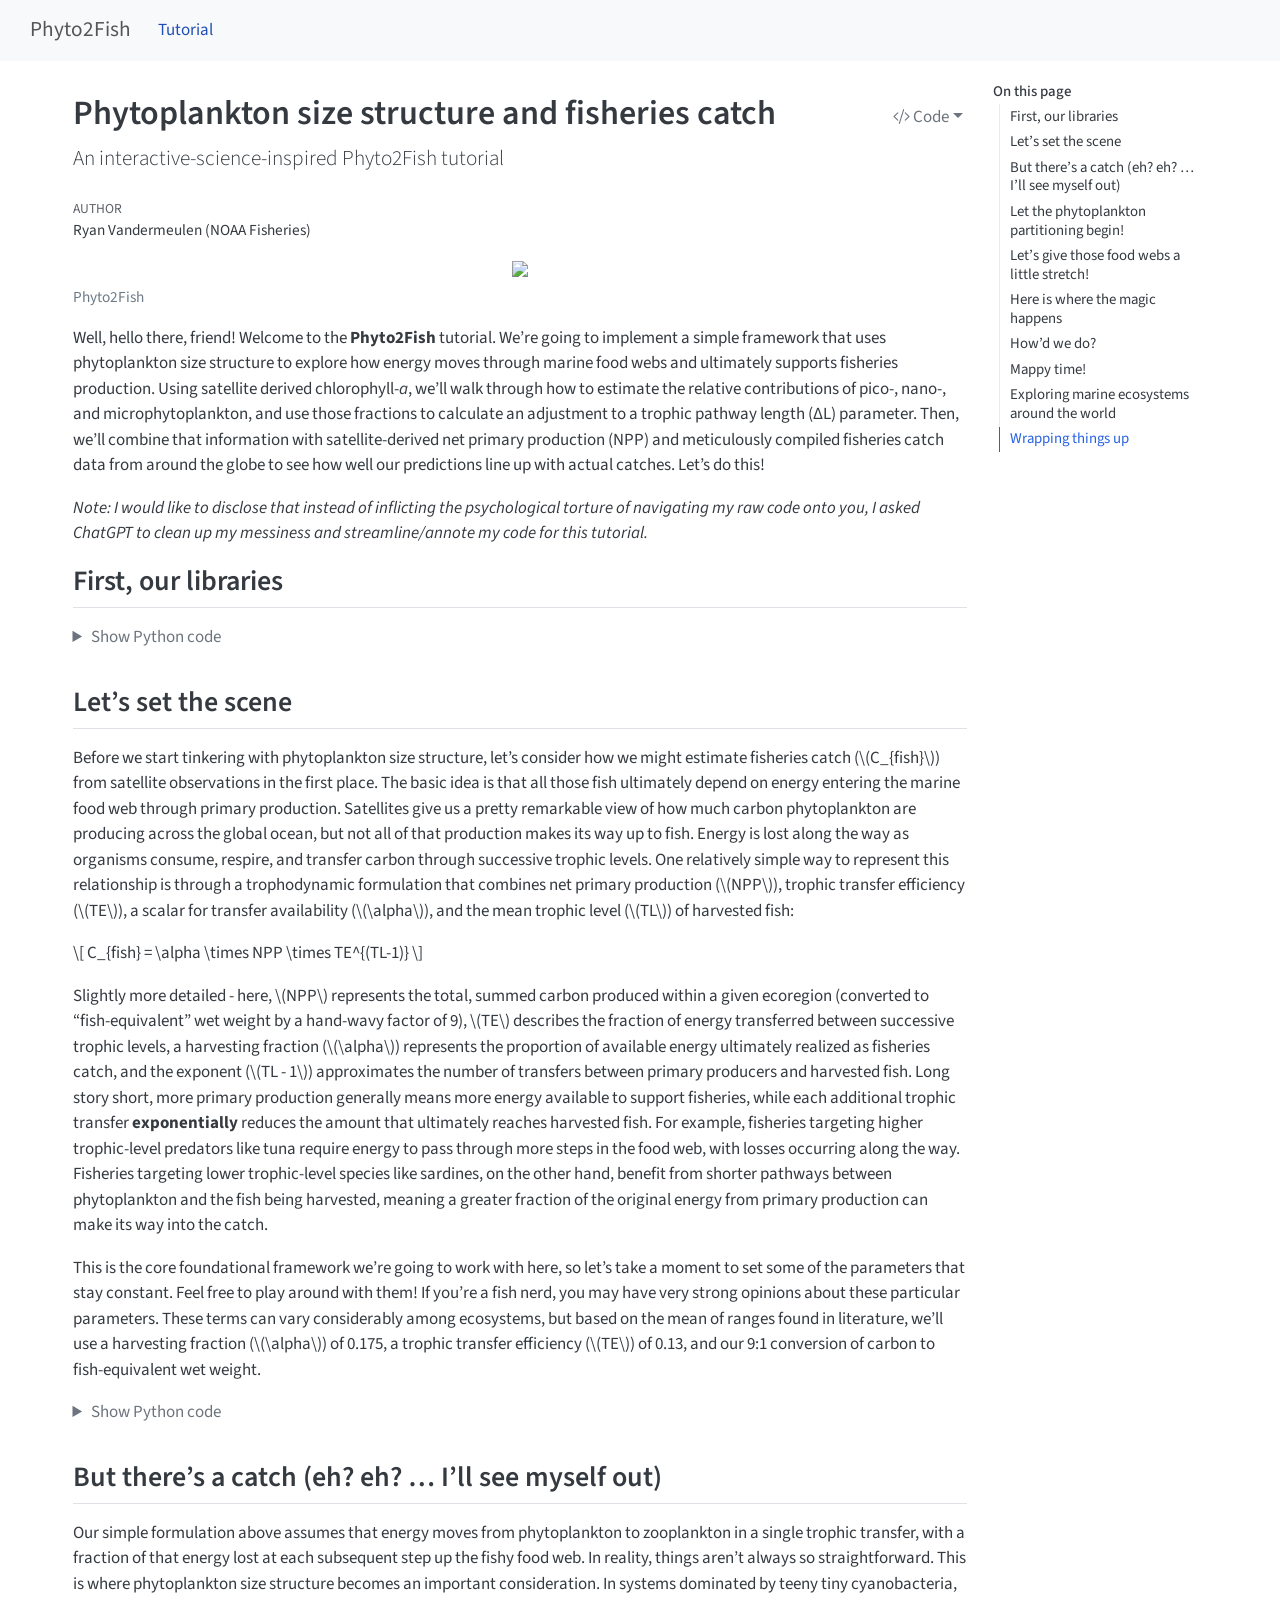
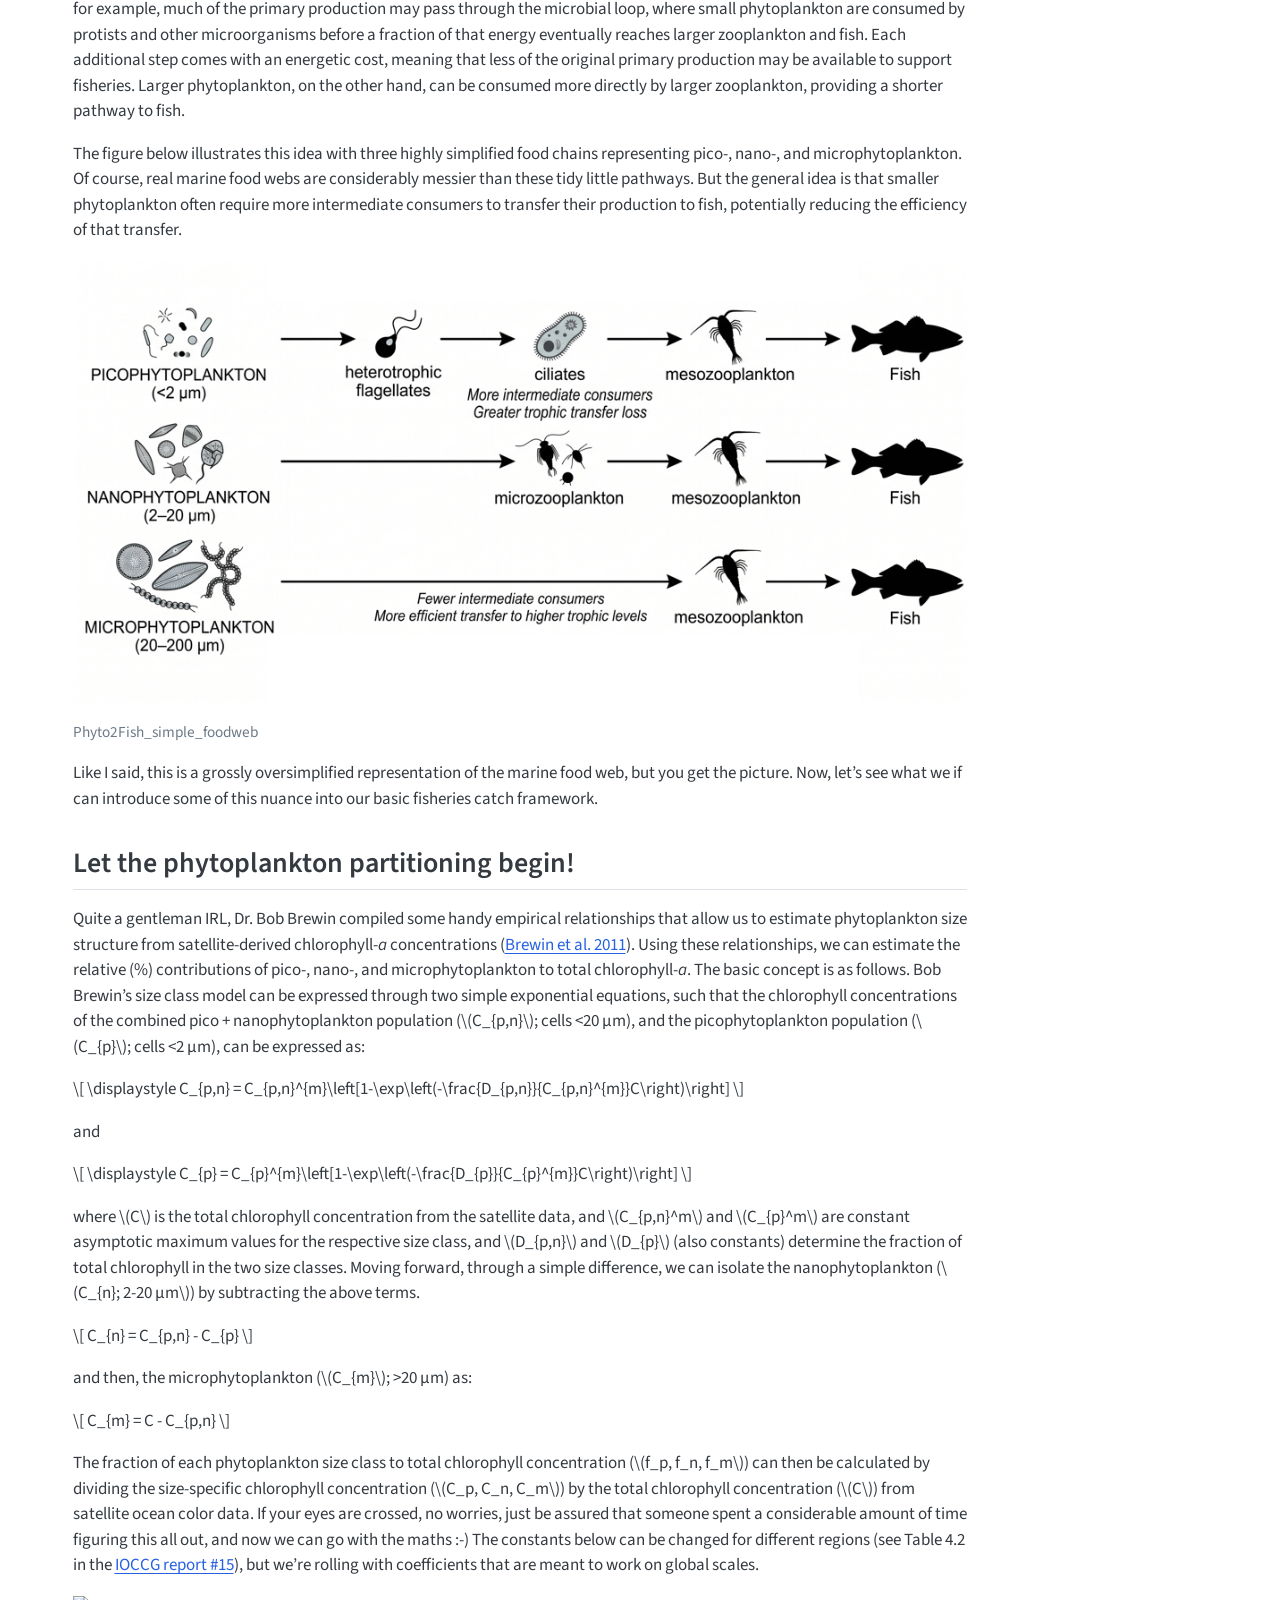
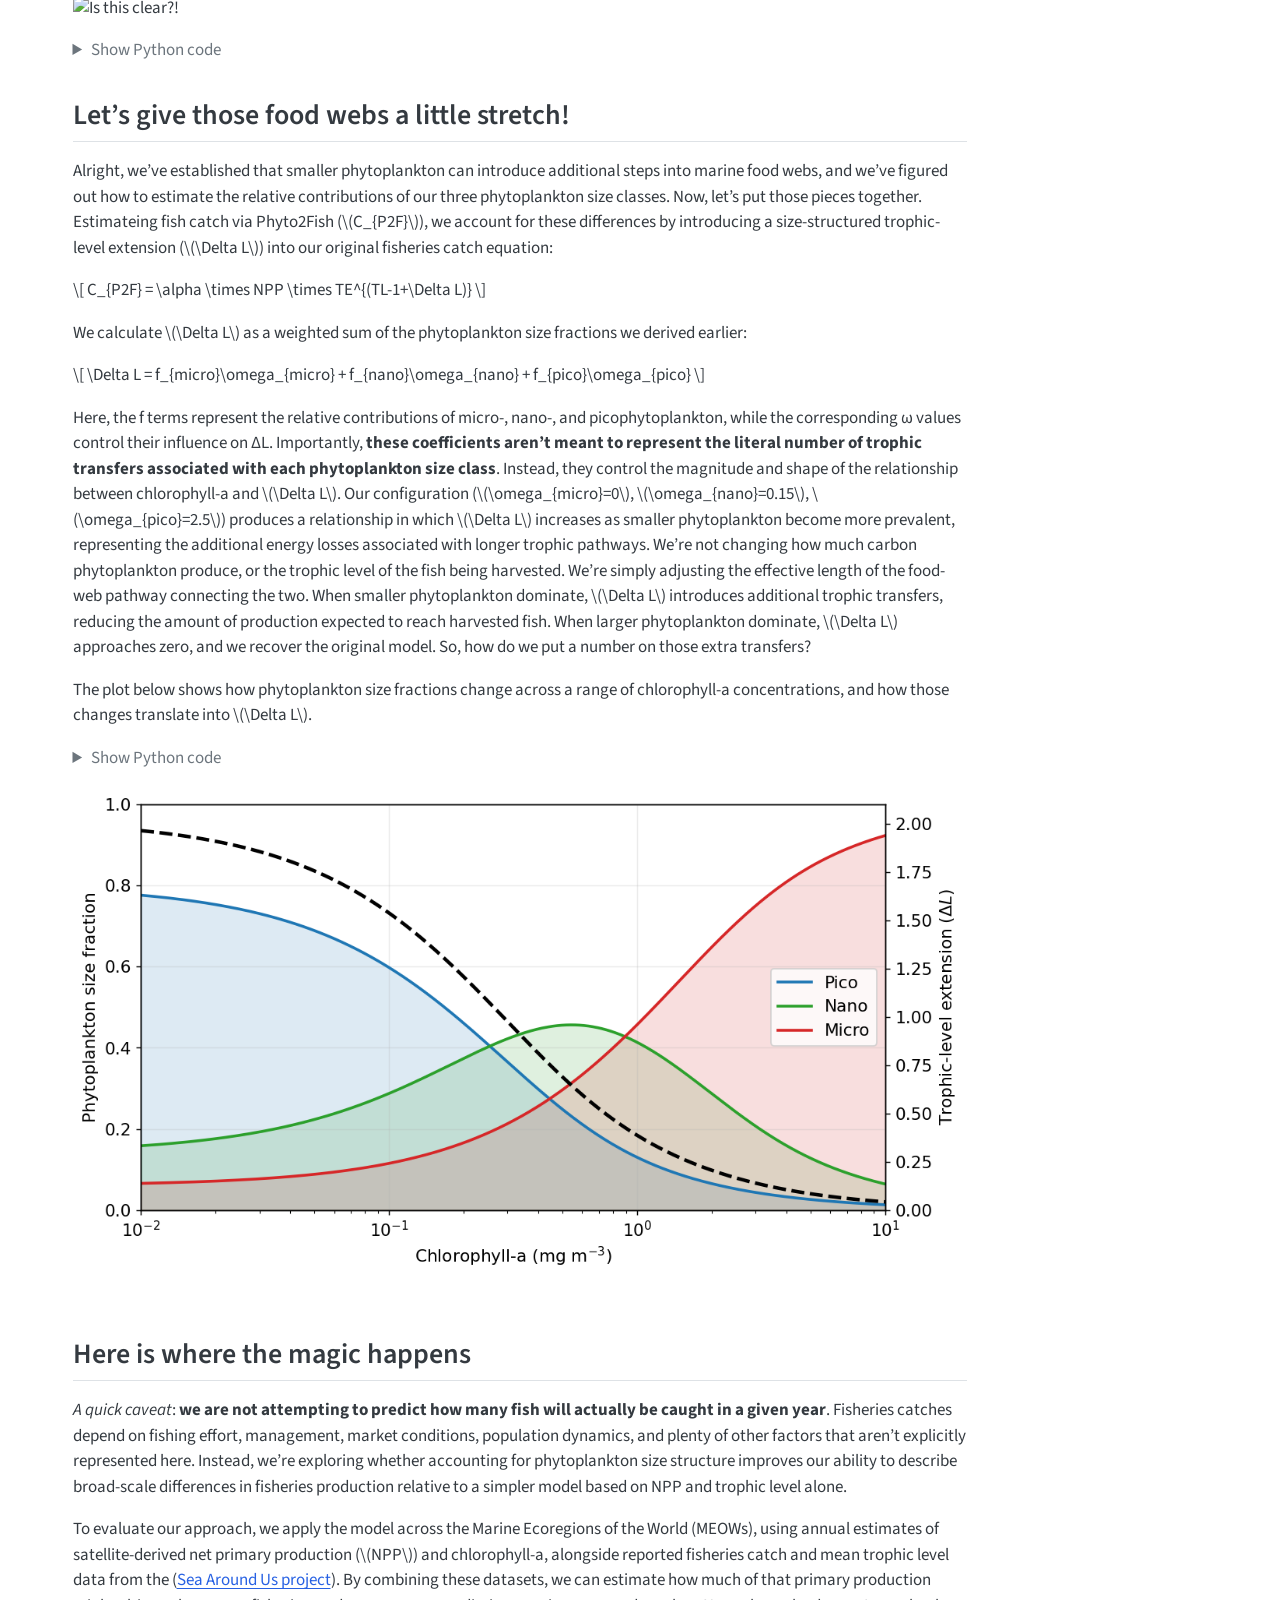
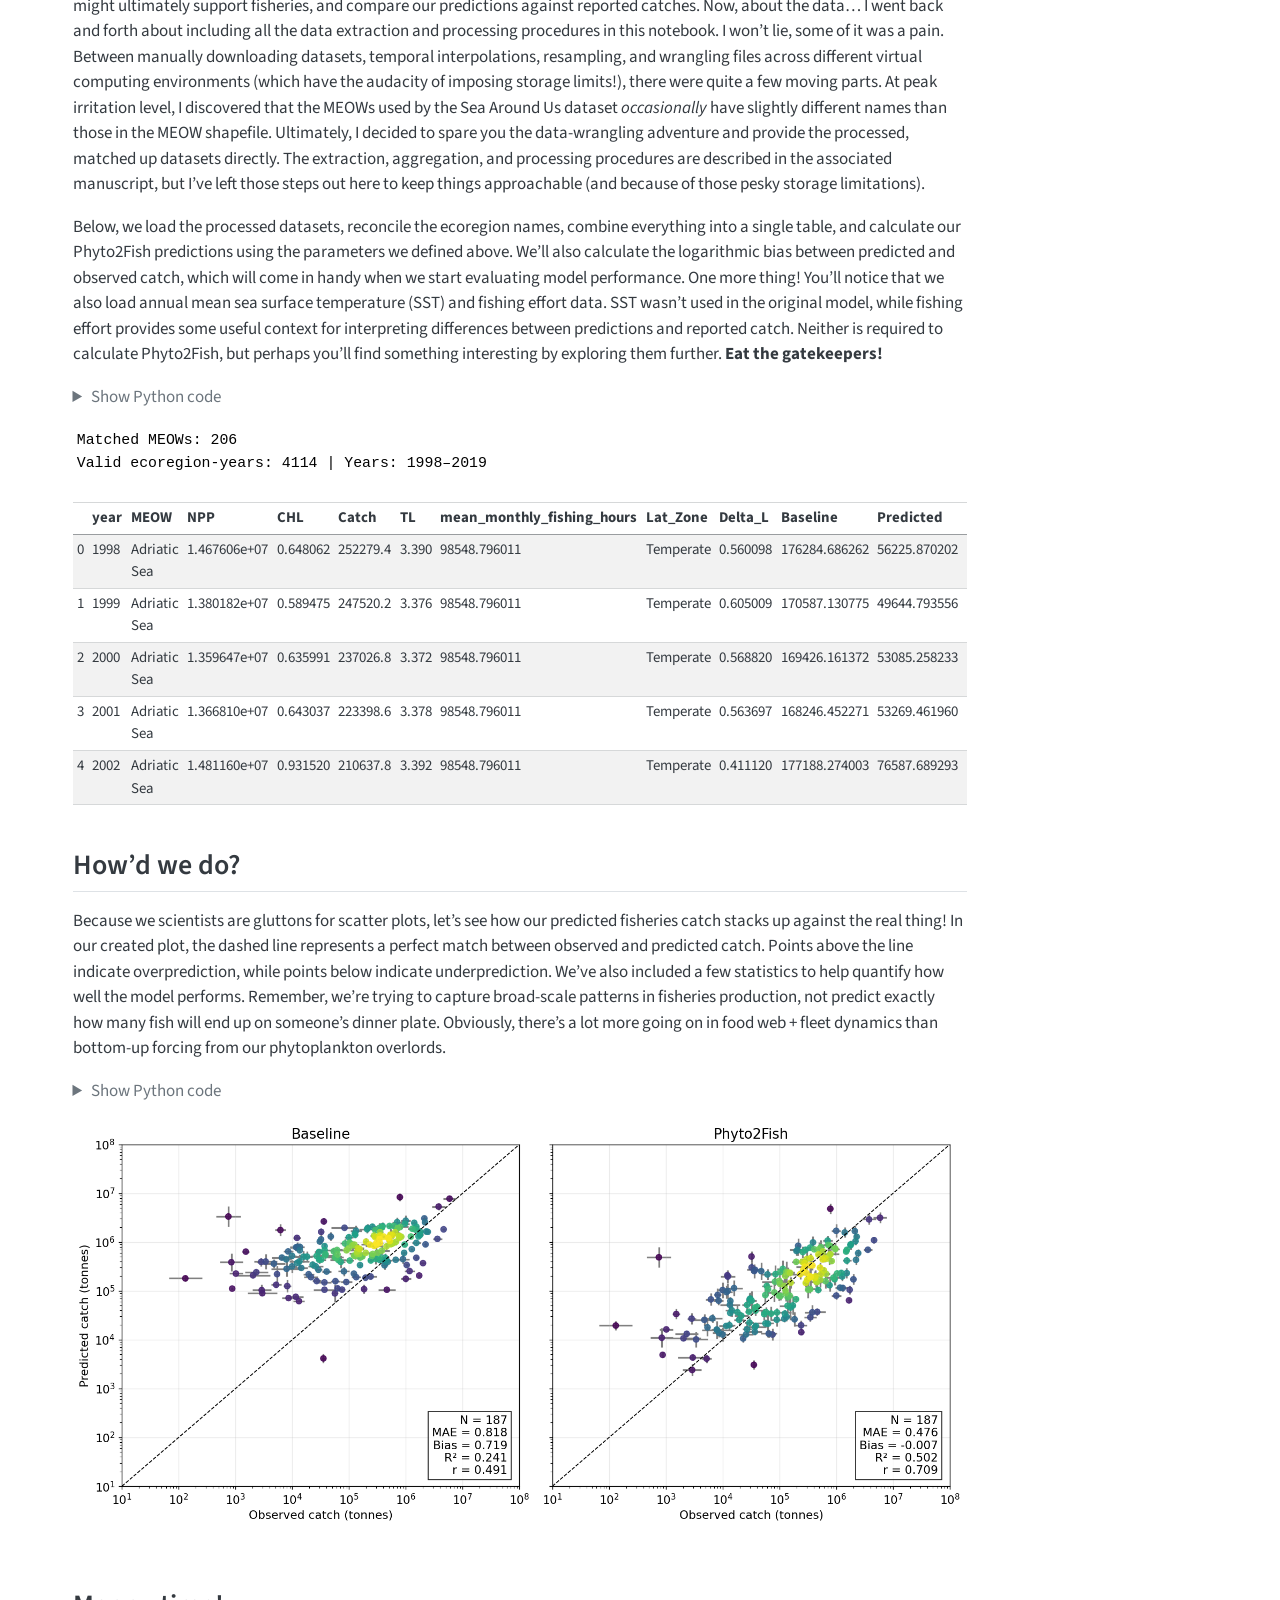
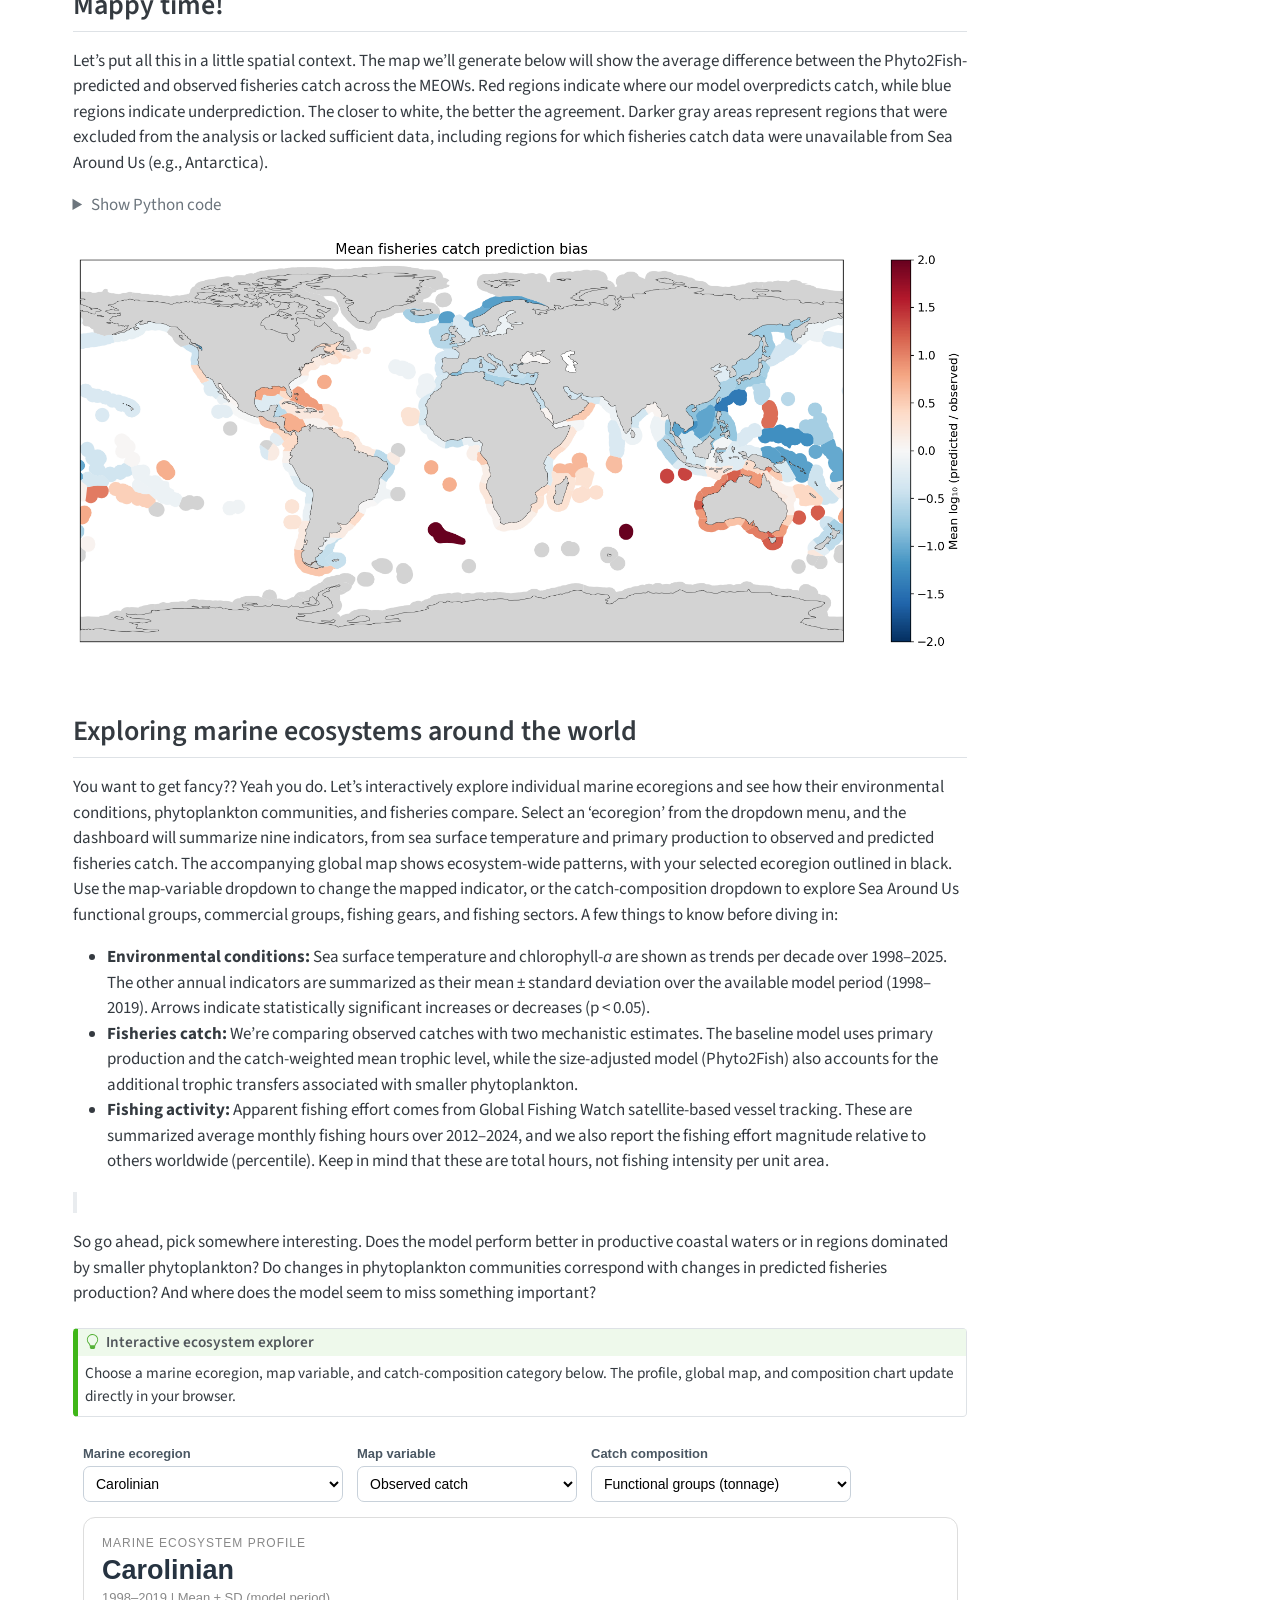
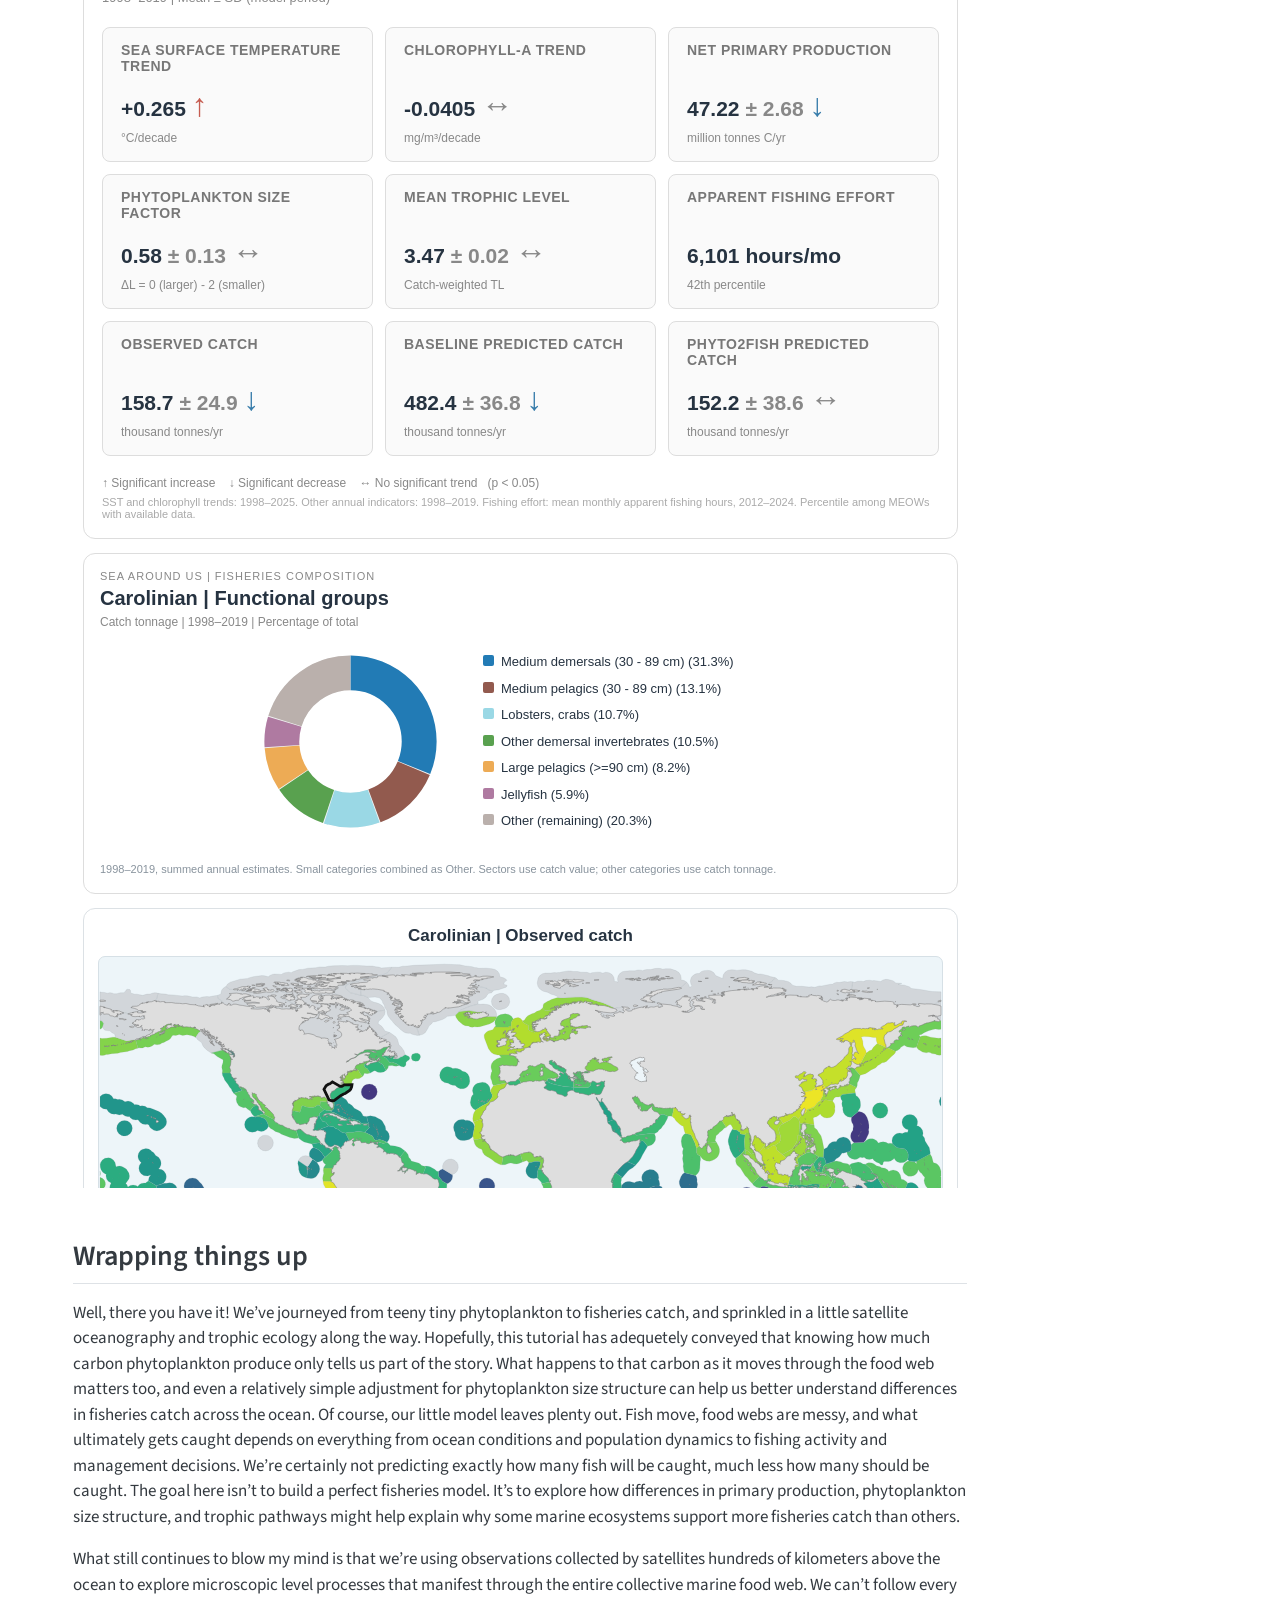
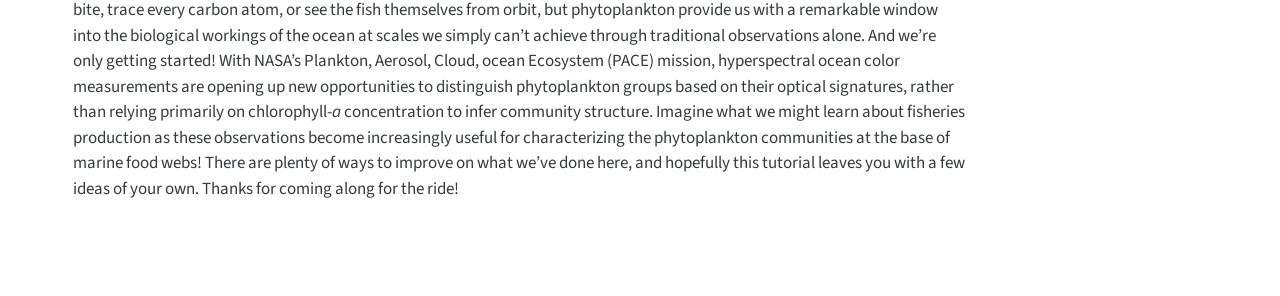
==== commit fa121a1a: "Update Phyto2Fish tutorial" ====
--- a/index.html
+++ b/index.html
@@ -230,7 +230,7 @@
 <p><em>Note: I would like to disclose that instead of inflicting the psychological torture of navigating my raw code onto you, I asked ChatGPT to clean up my messiness and streamline/annote my code for this tutorial.</em></p>
 <section id="first-our-libraries" class="level2">
 <h2 class="anchored" data-anchor-id="first-our-libraries">First, our libraries</h2>
-<div id="f05c73a3" class="cell" data-execution_count="1">
+<div id="3959b6e8" class="cell" data-execution_count="1">
 <details class="code-fold">
 <summary>Show Python code</summary>
 <div class="sourceCode cell-code" id="cb1"><pre class="sourceCode python code-with-copy"><code class="sourceCode python"><span id="cb1-1"><a href="#cb1-1" aria-hidden="true" tabindex="-1"></a><span class="im">import</span> numpy <span class="im">as</span> np</span>
@@ -252,7 +252,7 @@
 \]</span></p>
 <p>Slightly more detailed - here, <span class="math inline">\(NPP\)</span> represents the total, summed carbon produced within a given ecoregion (converted to “fish-equivalent” wet weight by a hand-wavy factor of 9), <span class="math inline">\(TE\)</span> describes the fraction of energy transferred between successive trophic levels, a harvesting fraction (<span class="math inline">\(\alpha\)</span>) represents the proportion of available energy ultimately realized as fisheries catch, and the exponent (<span class="math inline">\(TL - 1\)</span>) approximates the number of transfers between primary producers and harvested fish. Long story short, more primary production generally means more energy available to support fisheries, while each additional trophic transfer <strong>exponentially</strong> reduces the amount that ultimately reaches harvested fish. For example, fisheries targeting higher trophic-level predators like tuna require energy to pass through more steps in the food web, with losses occurring along the way. Fisheries targeting lower trophic-level species like sardines, on the other hand, benefit from shorter pathways between phytoplankton and the fish being harvested, meaning a greater fraction of the original energy from primary production can make its way into the catch.</p>
 <p>This is the core foundational framework we’re going to work with here, so let’s take a moment to set some of the parameters that stay constant. Feel free to play around with them! If you’re a fish nerd, you may have very strong opinions about these particular parameters. These terms can vary considerably among ecosystems, but based on the mean of ranges found in literature, we’ll use a harvesting fraction (<span class="math inline">\(\alpha\)</span>) of 0.175, a trophic transfer efficiency (<span class="math inline">\(TE\)</span>) of 0.13, and our 9:1 conversion of carbon to fish-equivalent wet weight.</p>
-<div id="2dac42bc" class="cell" data-execution_count="2">
+<div id="a622f26e" class="cell" data-execution_count="2">
 <details class="code-fold">
 <summary>Show Python code</summary>
 <div class="sourceCode cell-code" id="cb2"><pre class="sourceCode python code-with-copy"><code class="sourceCode python"><span id="cb2-1"><a href="#cb2-1" aria-hidden="true" tabindex="-1"></a><span class="co"># Fisheries model parameters</span></span>
@@ -292,7 +292,7 @@
 \]</span></p>
 <p>The fraction of each phytoplankton size class to total chlorophyll concentration (<span class="math inline">\(f_p, f_n, f_m\)</span>) can then be calculated by dividing the size-specific chlorophyll concentration (<span class="math inline">\(C_p, C_n, C_m\)</span>) by the total chlorophyll concentration (<span class="math inline">\(C\)</span>) from satellite ocean color data. If your eyes are crossed, no worries, just be assured that someone spent a considerable amount of time figuring this all out, and now we can go with the maths :-) The constants below can be changed for different regions (see Table 4.2 in the <a href="https://ioccg.org/wp-content/uploads/2018/09/ioccg_report_15_2014.pdf">IOCCG report #15</a>), but we’re rolling with coefficients that are meant to work on global scales.</p>
 <p><img src="https://raw.githubusercontent.com/fish-pace/2025-tutorials/main/Supporting_files/Princess_bride.gif" class="img-fluid" alt="Is this clear?">!</p>
-<div id="78851791" class="cell" data-execution_count="3">
+<div id="cd5a4508" class="cell" data-execution_count="3">
 <details class="code-fold">
 <summary>Show Python code</summary>
 <div class="sourceCode cell-code" id="cb3"><pre class="sourceCode python code-with-copy"><code class="sourceCode python"><span id="cb3-1"><a href="#cb3-1" aria-hidden="true" tabindex="-1"></a><span class="co"># Brewin (2011) size-class model coefficients</span></span>
@@ -318,7 +318,7 @@
 \]</span></p>
 <p>Here, the f terms represent the relative contributions of micro-, nano-, and picophytoplankton, while the corresponding ω values control their influence on ΔL. Importantly, <strong>these coefficients aren’t meant to represent the literal number of trophic transfers associated with each phytoplankton size class</strong>. Instead, they control the magnitude and shape of the relationship between chlorophyll-a and <span class="math inline">\(\Delta L\)</span>. Our configuration (<span class="math inline">\(\omega_{micro}=0\)</span>, <span class="math inline">\(\omega_{nano}=0.15\)</span>, <span class="math inline">\(\omega_{pico}=2.5\)</span>) produces a relationship in which <span class="math inline">\(\Delta L\)</span> increases as smaller phytoplankton become more prevalent, representing the additional energy losses associated with longer trophic pathways. We’re not changing how much carbon phytoplankton produce, or the trophic level of the fish being harvested. We’re simply adjusting the effective length of the food-web pathway connecting the two. When smaller phytoplankton dominate, <span class="math inline">\(\Delta L\)</span> introduces additional trophic transfers, reducing the amount of production expected to reach harvested fish. When larger phytoplankton dominate, <span class="math inline">\(\Delta L\)</span> approaches zero, and we recover the original model. So, how do we put a number on those extra transfers?</p>
 <p>The plot below shows how phytoplankton size fractions change across a range of chlorophyll-a concentrations, and how those changes translate into <span class="math inline">\(\Delta L\)</span>.</p>
-<div id="70658275" class="cell" data-execution_count="4">
+<div id="419f3bf3" class="cell" data-execution_count="4">
 <details class="code-fold">
 <summary>Show Python code</summary>
 <div class="sourceCode cell-code" id="cb4"><pre class="sourceCode python code-with-copy"><code class="sourceCode python"><span id="cb4-1"><a href="#cb4-1" aria-hidden="true" tabindex="-1"></a><span class="co"># Editable size-specific transfer weighting coefficients (pico, nano, micro)</span></span>
@@ -359,7 +359,7 @@
 <p><em>A quick caveat</em>: <strong>we are not attempting to predict how many fish will actually be caught in a given year</strong>. Fisheries catches depend on fishing effort, management, market conditions, population dynamics, and plenty of other factors that aren’t explicitly represented here. Instead, we’re exploring whether accounting for phytoplankton size structure improves our ability to describe broad-scale differences in fisheries production relative to a simpler model based on NPP and trophic level alone.</p>
 <p>To evaluate our approach, we apply the model across the Marine Ecoregions of the World (MEOWs), using annual estimates of satellite-derived net primary production (<span class="math inline">\(NPP\)</span>) and chlorophyll-a, alongside reported fisheries catch and mean trophic level data from the (<a href="https://www.seaaroundus.org/data/#/marine-trophic-index">Sea Around Us project</a>). By combining these datasets, we can estimate how much of that primary production might ultimately support fisheries, and compare our predictions against reported catches. Now, about the data… I went back and forth about including all the data extraction and processing procedures in this notebook. I won’t lie, some of it was a pain. Between manually downloading datasets, temporal interpolations, resampling, and wrangling files across different virtual computing environments (which have the audacity of imposing storage limits!), there were quite a few moving parts. At peak irritation level, I discovered that the MEOWs used by the Sea Around Us dataset <em>occasionally</em> have slightly different names than those in the MEOW shapefile. Ultimately, I decided to spare you the data-wrangling adventure and provide the processed, matched up datasets directly. The extraction, aggregation, and processing procedures are described in the associated manuscript, but I’ve left those steps out here to keep things approachable (and because of those pesky storage limitations).</p>
 <p>Below, we load the processed datasets, reconcile the ecoregion names, combine everything into a single table, and calculate our Phyto2Fish predictions using the parameters we defined above. We’ll also calculate the logarithmic bias between predicted and observed catch, which will come in handy when we start evaluating model performance. One more thing! You’ll notice that we also load annual mean sea surface temperature (SST) and fishing effort data. SST wasn’t used in the original model, while fishing effort provides some useful context for interpreting differences between predictions and reported catch. Neither is required to calculate Phyto2Fish, but perhaps you’ll find something interesting by exploring them further. <strong>Eat the gatekeepers!</strong></p>
-<div id="1d70f0a8" class="cell" data-execution_count="5">
+<div id="a10a7747" class="cell" data-execution_count="5">
 <details class="code-fold">
 <summary>Show Python code</summary>
 <div class="sourceCode cell-code" id="cb5"><pre class="sourceCode python code-with-copy"><code class="sourceCode python"><span id="cb5-1"><a href="#cb5-1" aria-hidden="true" tabindex="-1"></a><span class="co"># Read data</span></span>
@@ -403,7 +403,7 @@
 <pre><code>Matched MEOWs: 206
 Valid ecoregion-years: 4114 | Years: 1998–2019</code></pre>
 </div>
-<div class="cell-output cell-output-display" data-execution_count="13">
+<div class="cell-output cell-output-display" data-execution_count="21">
 <div>
 
 
@@ -517,7 +517,7 @@
 <section id="howd-we-do" class="level2">
 <h2 class="anchored" data-anchor-id="howd-we-do">How’d we do?</h2>
 <p>Because we scientists are gluttons for scatter plots, let’s see how our predicted fisheries catch stacks up against the real thing! In our created plot, the dashed line represents a perfect match between observed and predicted catch. Points above the line indicate overprediction, while points below indicate underprediction. We’ve also included a few statistics to help quantify how well the model performs. Remember, we’re trying to capture broad-scale patterns in fisheries production, not predict exactly how many fish will end up on someone’s dinner plate. Obviously, there’s a lot more going on in food web + fleet dynamics than bottom-up forcing from our phytoplankton overlords.</p>
-<div id="87e2121a" class="cell" data-execution_count="6">
+<div id="3f9745db" class="cell" data-execution_count="6">
 <details class="code-fold">
 <summary>Show Python code</summary>
 <div class="sourceCode cell-code" id="cb7"><pre class="sourceCode python code-with-copy"><code class="sourceCode python"><span id="cb7-1"><a href="#cb7-1" aria-hidden="true" tabindex="-1"></a><span class="co"># Geometric mean ± 1 geometric standard deviation per MEOW</span></span>
@@ -561,7 +561,7 @@
 <section id="mappy-time" class="level2">
 <h2 class="anchored" data-anchor-id="mappy-time">Mappy time!</h2>
 <p>Let’s put all this in a little spatial context. The map we’ll generate below will show the average difference between the Phyto2Fish-predicted and observed fisheries catch across the MEOWs. Red regions indicate where our model overpredicts catch, while blue regions indicate underprediction. The closer to white, the better the agreement. Darker gray areas represent regions that were excluded from the analysis or lacked sufficient data, including regions for which fisheries catch data were unavailable from Sea Around Us (e.g., Antarctica).</p>
-<div id="4450bbe2" class="cell" data-execution_count="7">
+<div id="fcdcc61b" class="cell" data-execution_count="7">
 <details class="code-fold">
 <summary>Show Python code</summary>
 <div class="sourceCode cell-code" id="cb8"><pre class="sourceCode python code-with-copy"><code class="sourceCode python"><span id="cb8-1"><a href="#cb8-1" aria-hidden="true" tabindex="-1"></a><span class="co"># Switch 'Log_bias' to 'Baseline_Log_bias' to view baseline model bias instead</span></span>
@@ -606,10 +606,10 @@
 </div>
 </div>
 <div class="callout-body-container callout-body">
-<p>Choose a marine ecoregion, map variable, and catch-composition category below. The profile, global map, and composition chart update directly in your browser—even on GitHub Pages, without a Python server. The original Jupyter notebook also retains its <code>ipywidgets</code> viewer.</p>
-</div>
-</div>
-<div id="73b18176" class="cell" data-results="asis" data-execution_count="8">
+<p>Choose a marine ecoregion, map variable, and catch-composition category below. The profile, global map, and composition chart update directly in your browser.</p>
+</div>
+</div>
+<div id="c3420417" class="cell" data-results="asis" data-execution_count="8">
 <div class="cell-output cell-output-display">
 <iframe title="Interactive Phyto2Fish ecosystem explorer" src="explorer.html" style="display:block;width:100%;height:1350px;border:0;" loading="eager"></iframe>
 </div>
@@ -1355,7 +1355,7 @@
 <span id="cb9-291"><a href="#cb9-291" aria-hidden="true" tabindex="-1"></a></span>
 <span id="cb9-292"><a href="#cb9-292" aria-hidden="true" tabindex="-1"></a>::: {.callout-tip}</span>
 <span id="cb9-293"><a href="#cb9-293" aria-hidden="true" tabindex="-1"></a><span class="fu">## Interactive ecosystem explorer</span></span>
-<span id="cb9-294"><a href="#cb9-294" aria-hidden="true" tabindex="-1"></a>Choose a marine ecoregion, map variable, and catch-composition category below. The profile, global map, and composition chart update directly in your browser—even on GitHub Pages, without a Python server. The original Jupyter notebook also retains its <span class="in">`ipywidgets`</span> viewer.</span>
+<span id="cb9-294"><a href="#cb9-294" aria-hidden="true" tabindex="-1"></a>Choose a marine ecoregion, map variable, and catch-composition category below. The profile, global map, and composition chart update directly in your browser.</span>
 <span id="cb9-295"><a href="#cb9-295" aria-hidden="true" tabindex="-1"></a>:::</span>
 <span id="cb9-296"><a href="#cb9-296" aria-hidden="true" tabindex="-1"></a></span>
 <span id="cb9-299"><a href="#cb9-299" aria-hidden="true" tabindex="-1"></a><span class="in">```{python}</span></span>
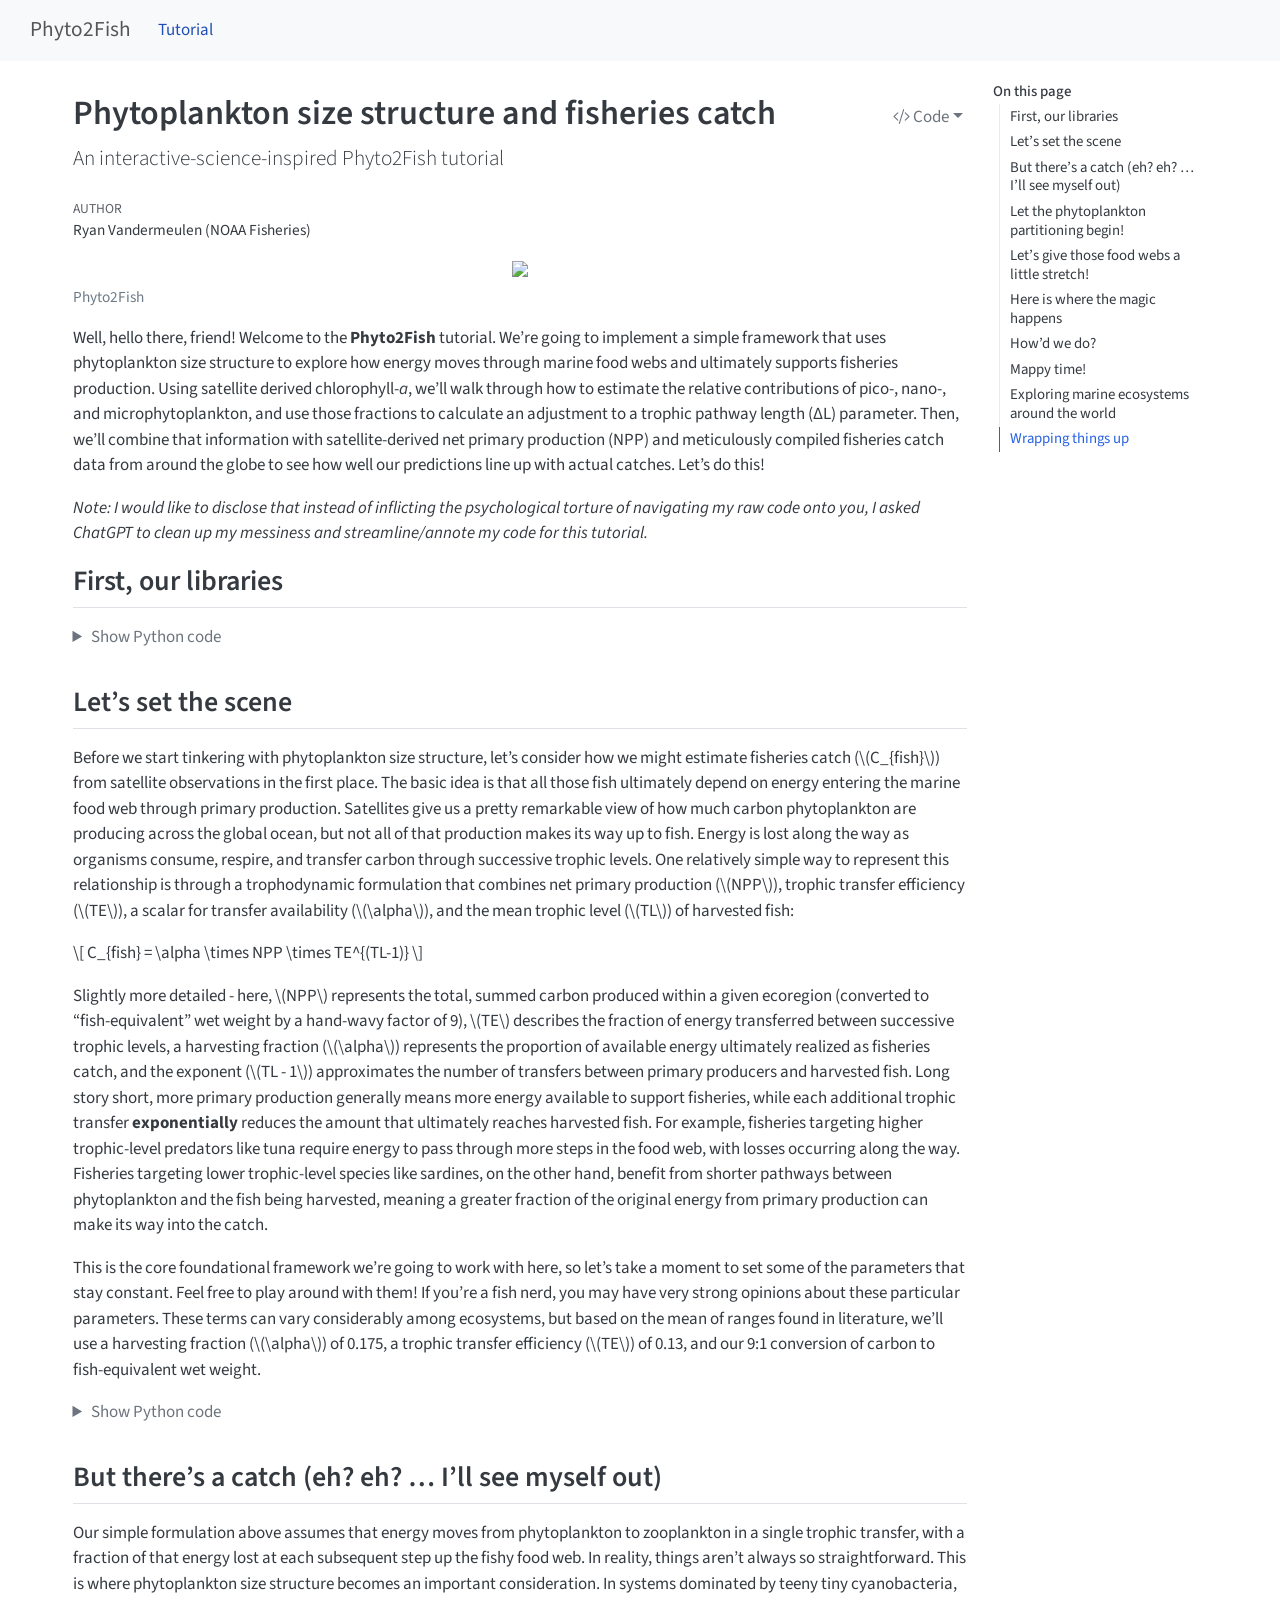
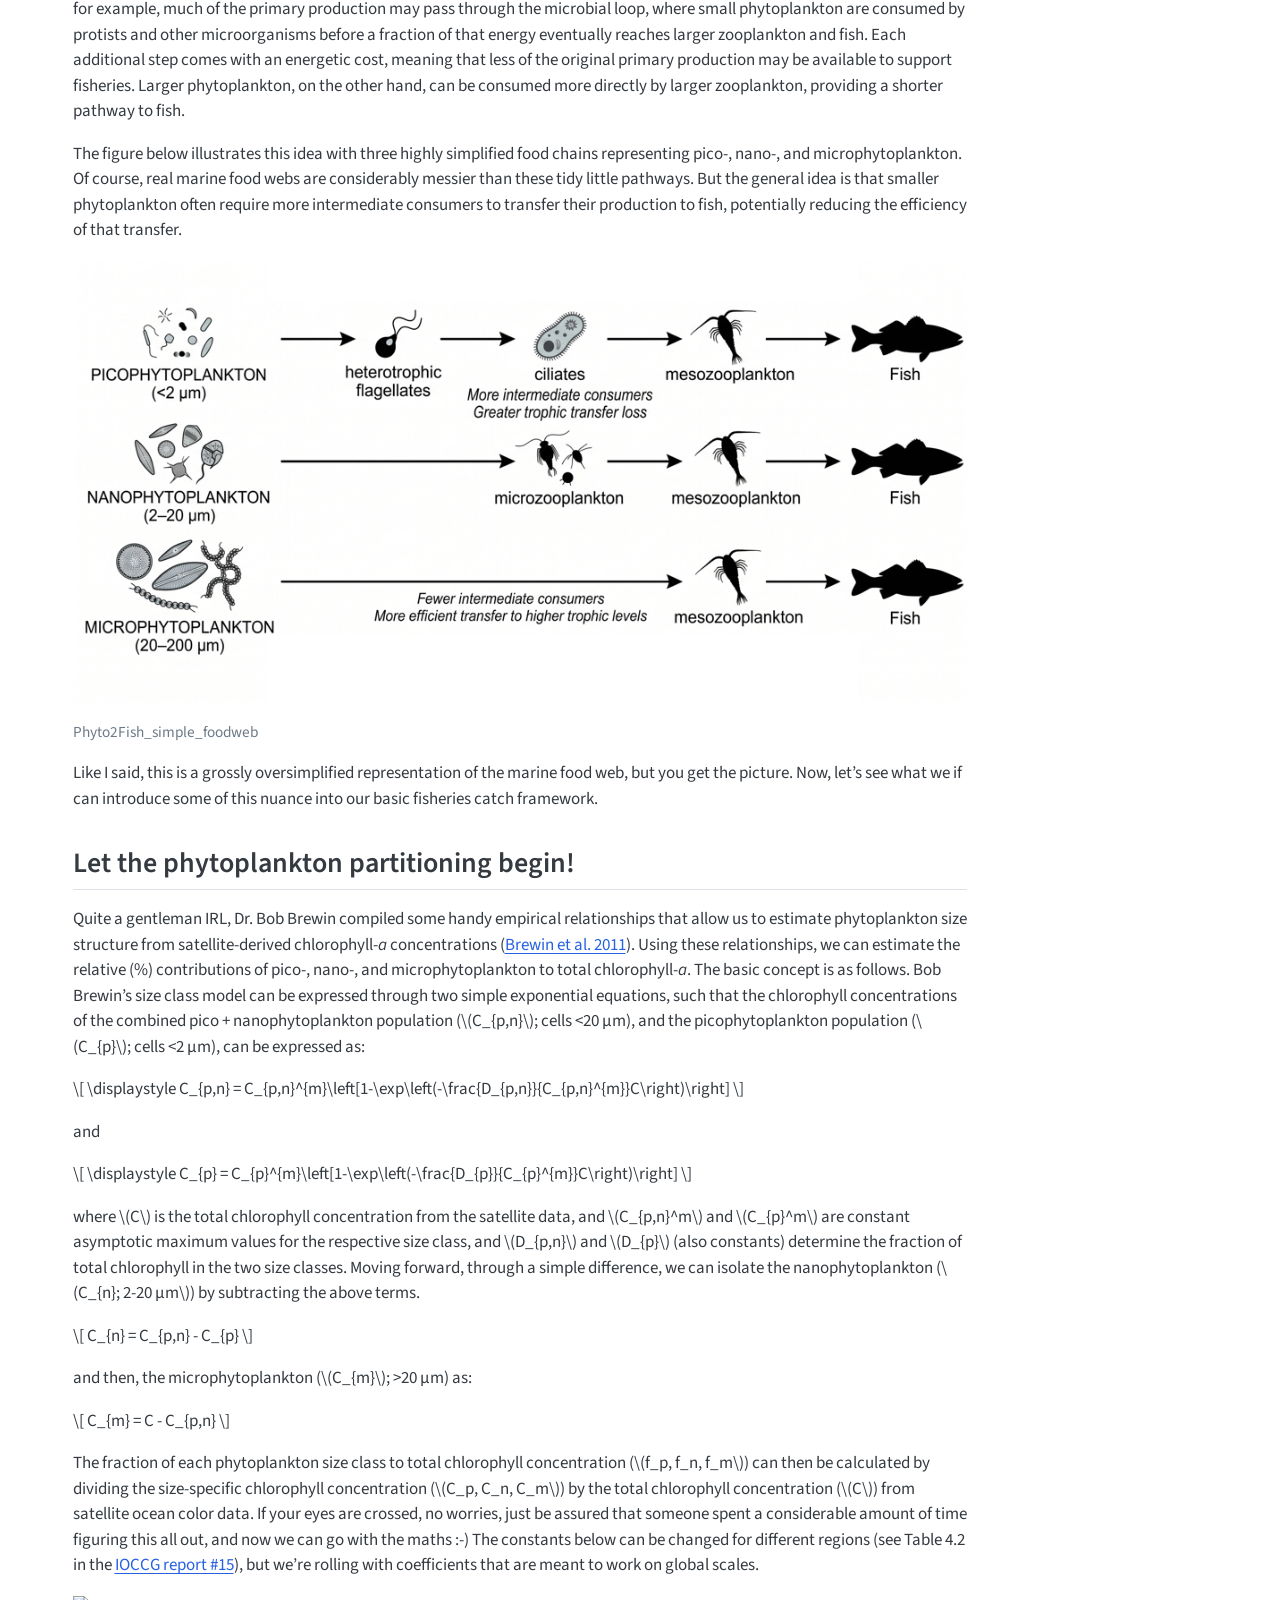
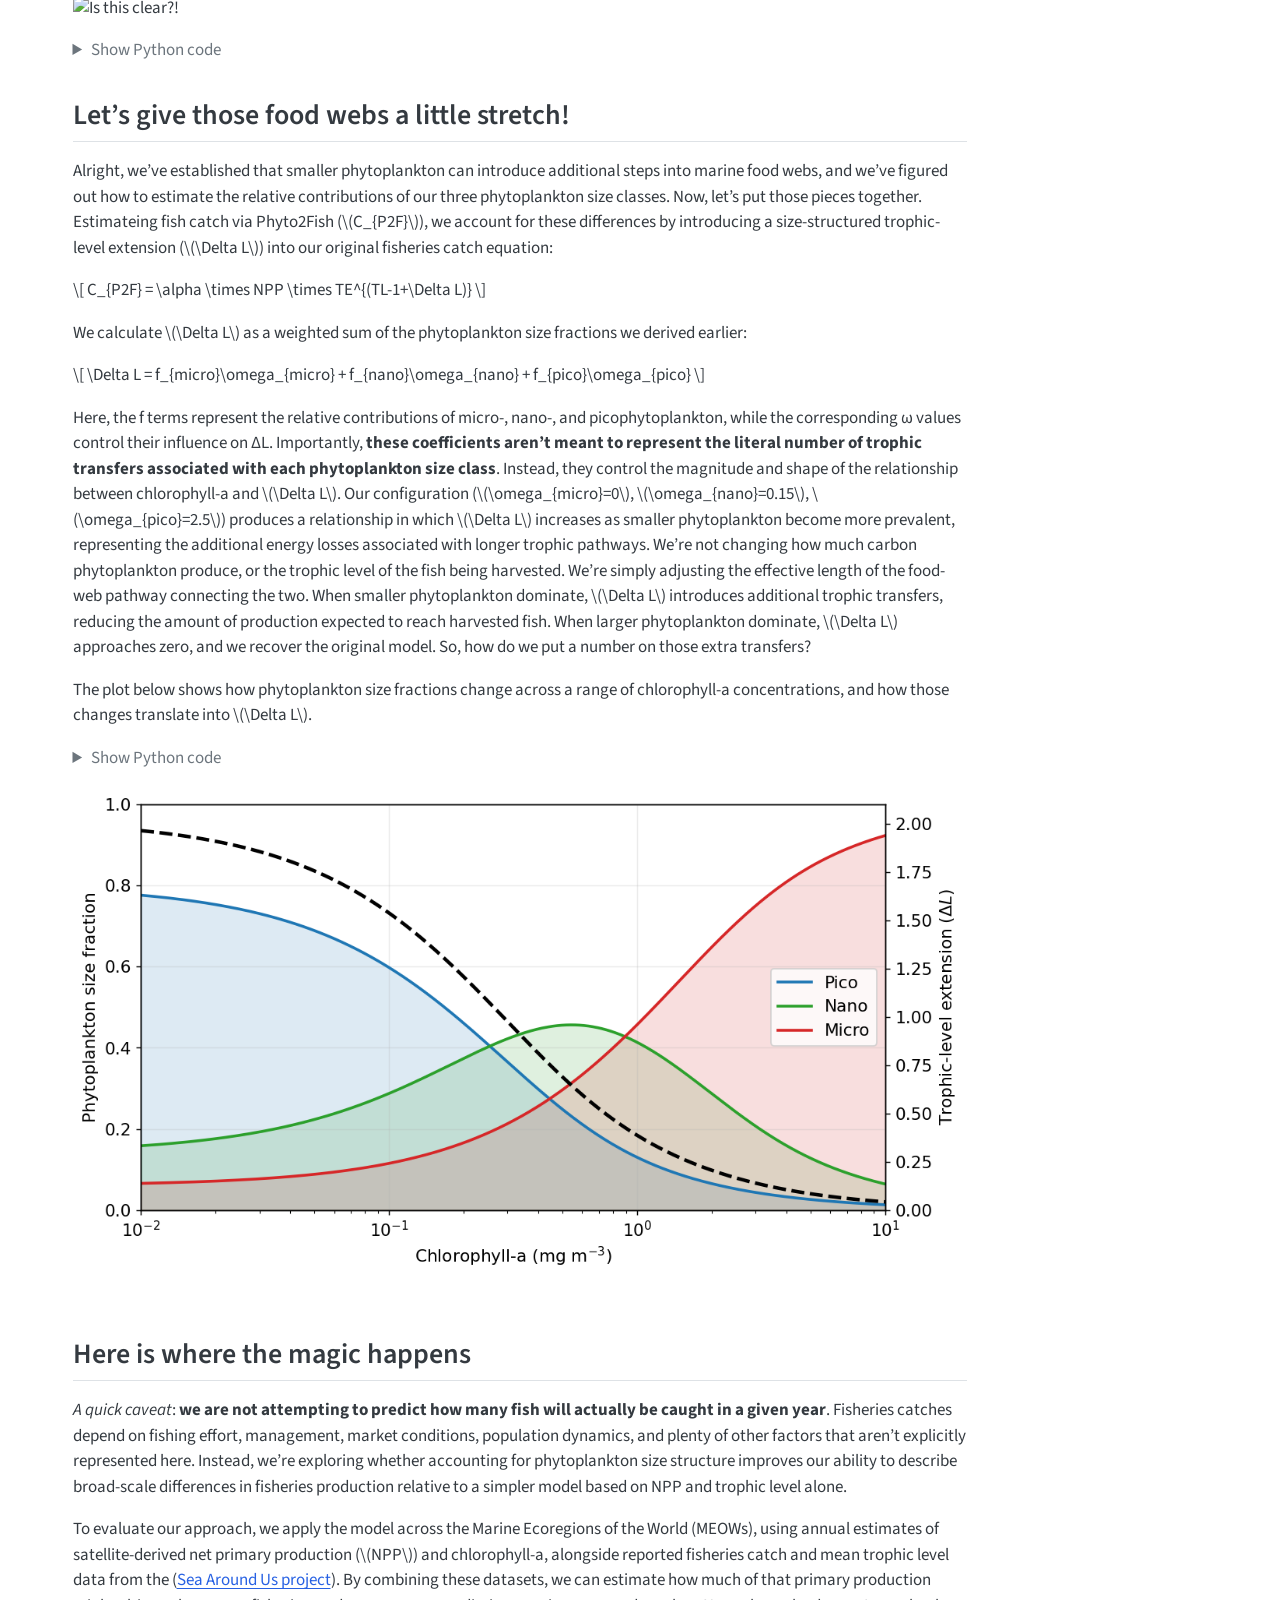
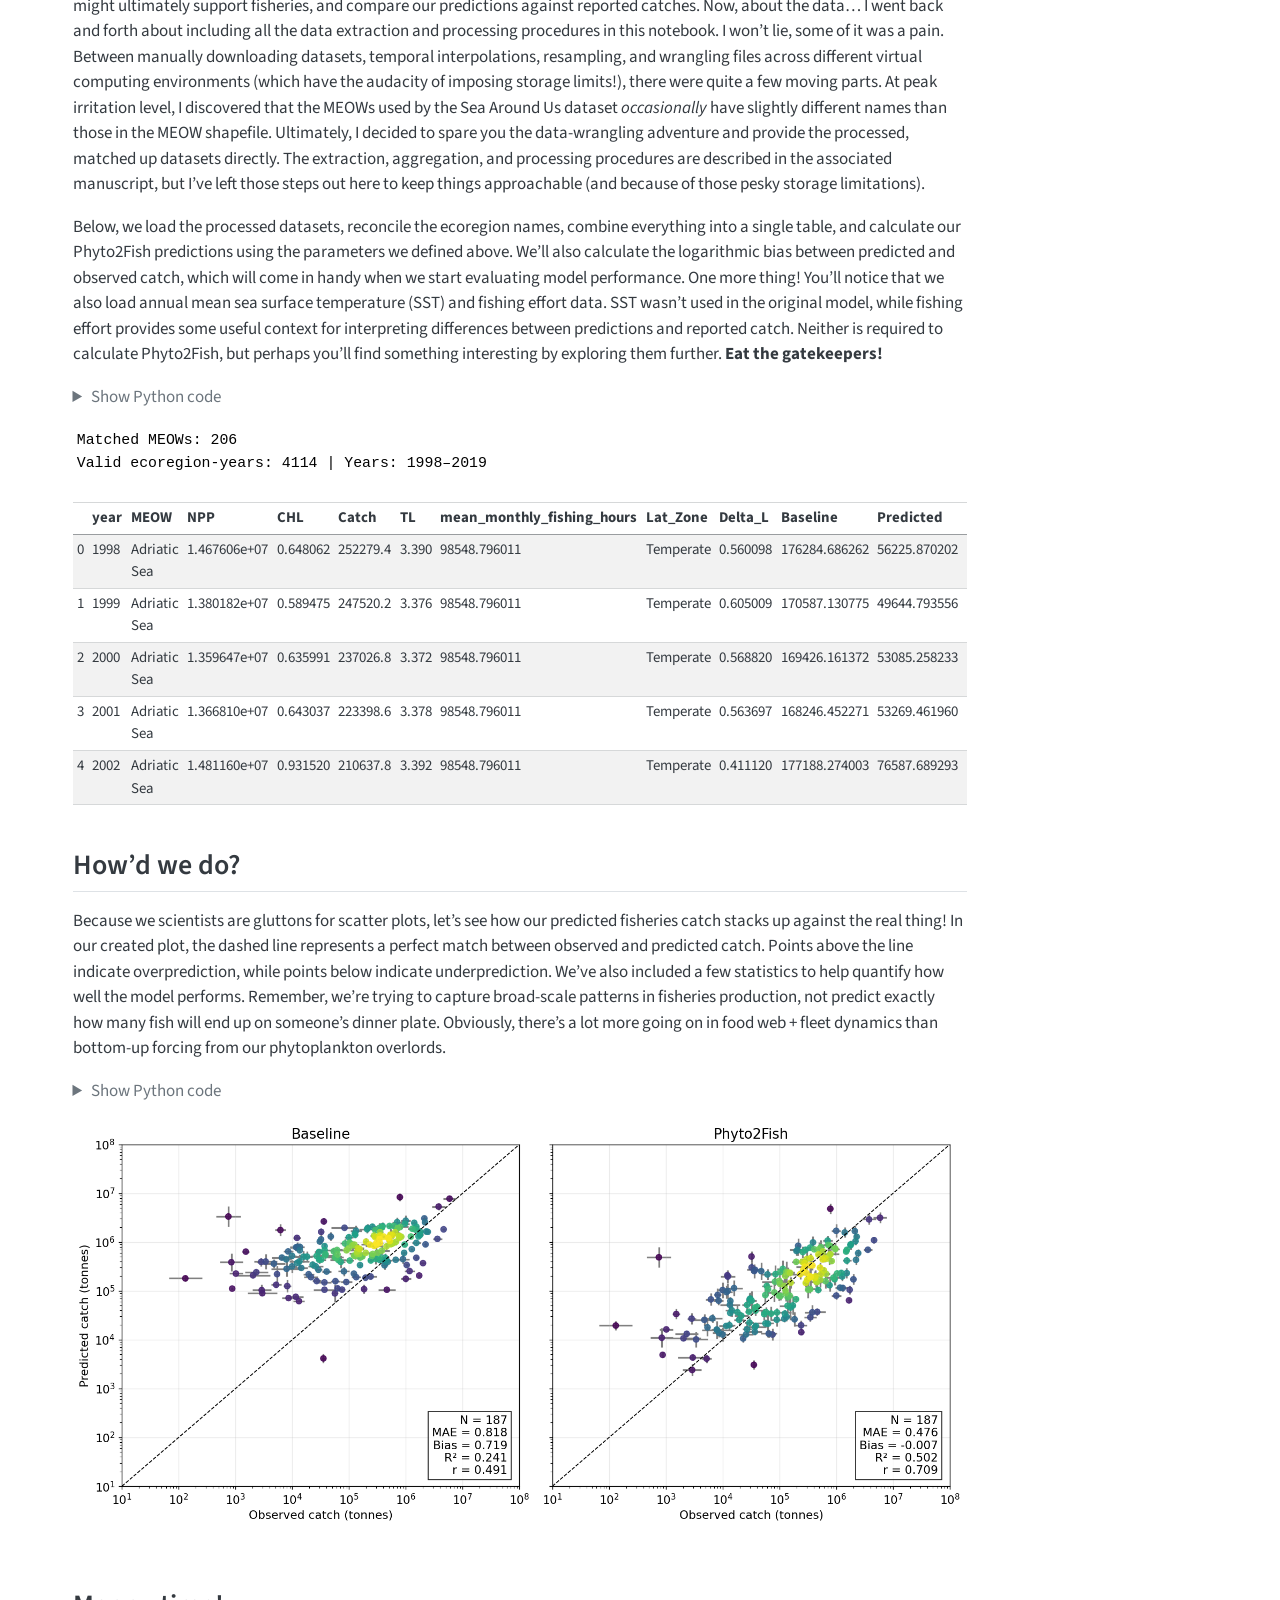
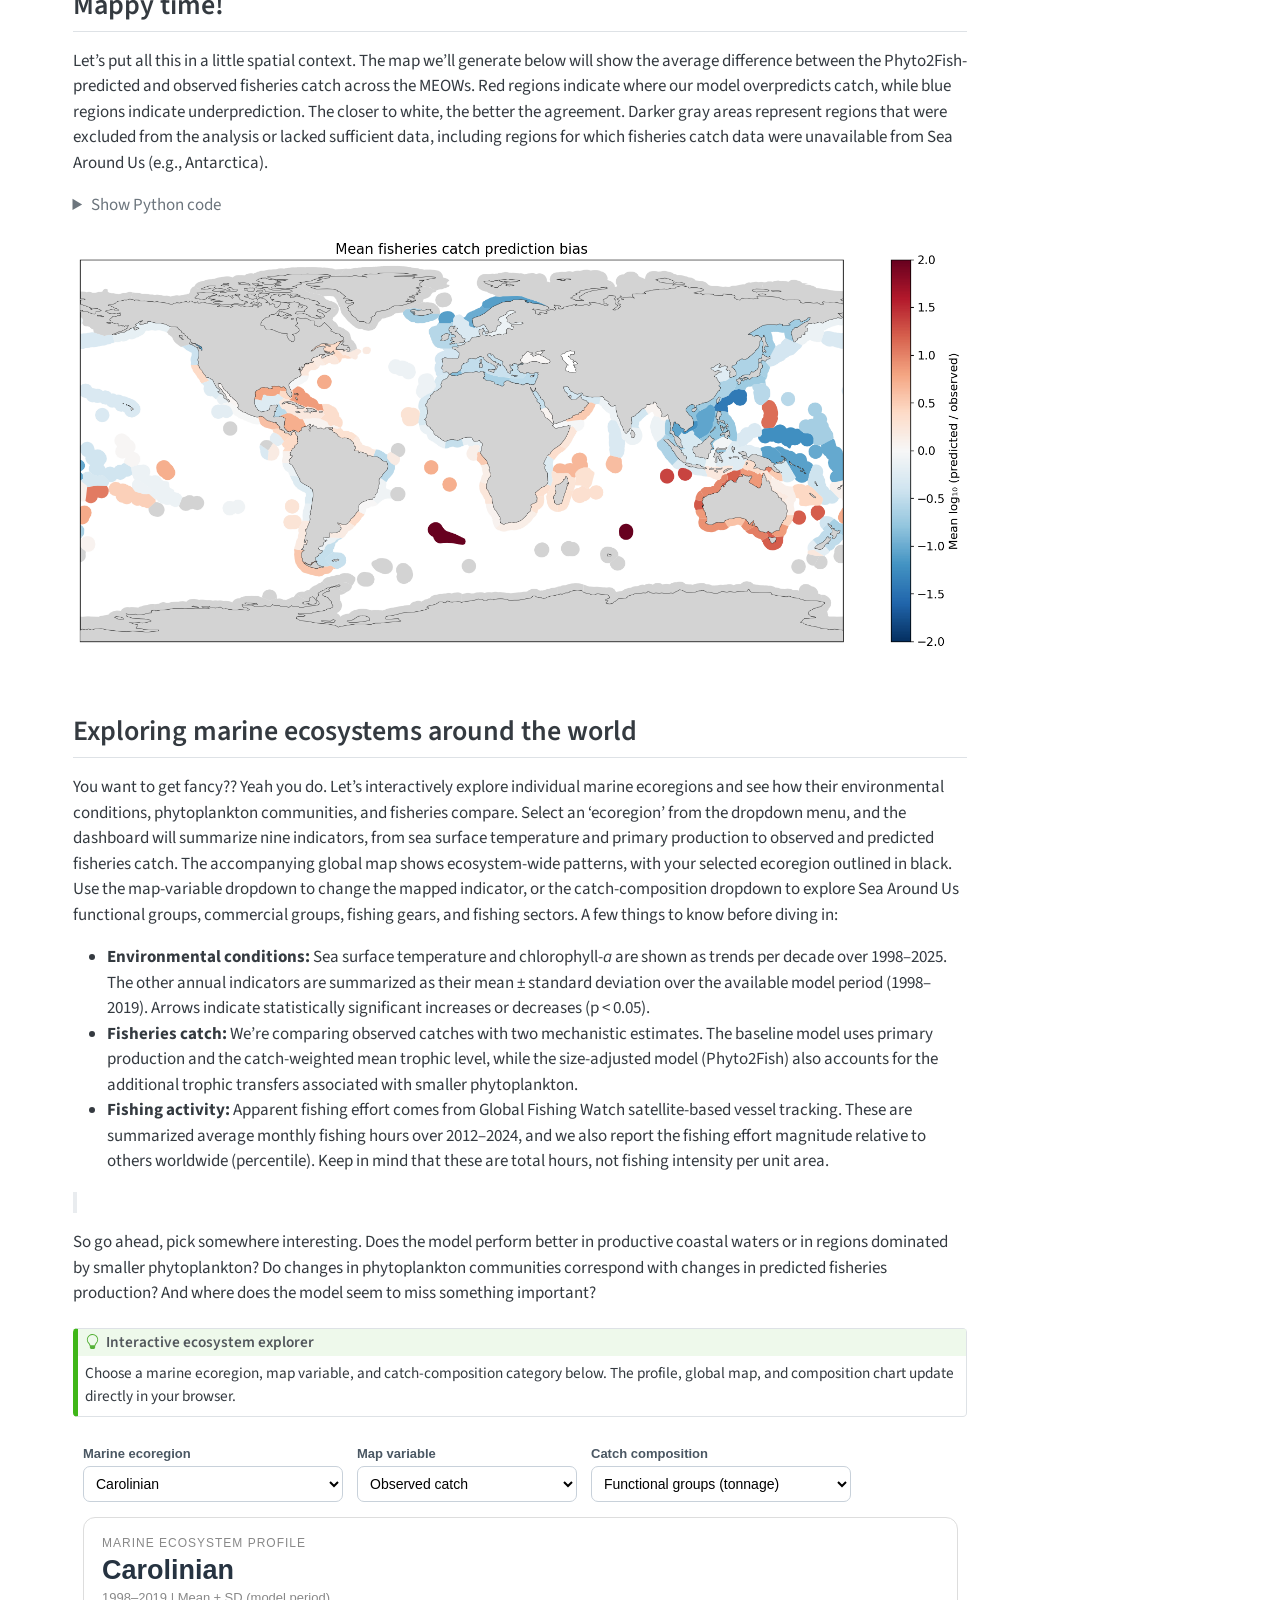
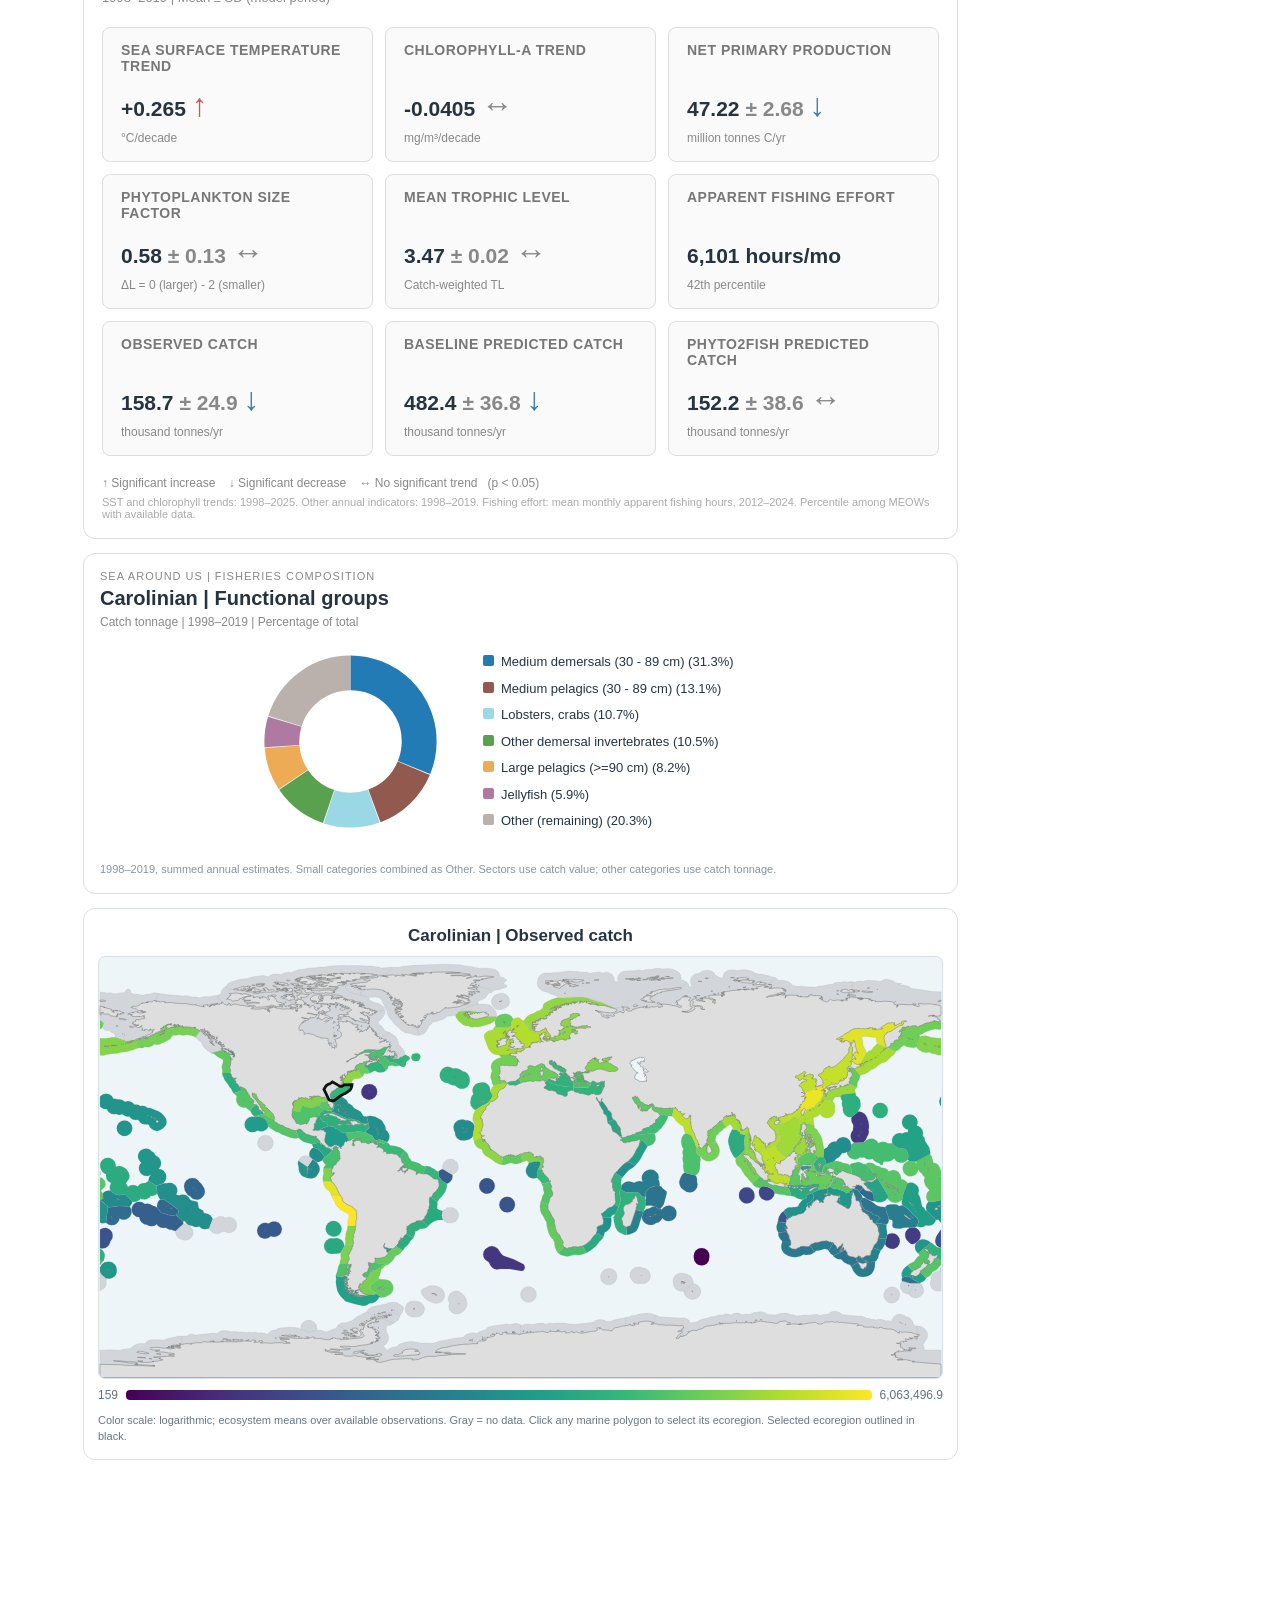
==== commit 847c4297: "Update Phyto2Fish tutorial" ====
--- a/index.html
+++ b/index.html
@@ -230,7 +230,7 @@
 <p><em>Note: I would like to disclose that instead of inflicting the psychological torture of navigating my raw code onto you, I asked ChatGPT to clean up my messiness and streamline/annote my code for this tutorial.</em></p>
 <section id="first-our-libraries" class="level2">
 <h2 class="anchored" data-anchor-id="first-our-libraries">First, our libraries</h2>
-<div id="3959b6e8" class="cell" data-execution_count="1">
+<div id="94d45d2e" class="cell" data-execution_count="1">
 <details class="code-fold">
 <summary>Show Python code</summary>
 <div class="sourceCode cell-code" id="cb1"><pre class="sourceCode python code-with-copy"><code class="sourceCode python"><span id="cb1-1"><a href="#cb1-1" aria-hidden="true" tabindex="-1"></a><span class="im">import</span> numpy <span class="im">as</span> np</span>
@@ -252,7 +252,7 @@
 \]</span></p>
 <p>Slightly more detailed - here, <span class="math inline">\(NPP\)</span> represents the total, summed carbon produced within a given ecoregion (converted to “fish-equivalent” wet weight by a hand-wavy factor of 9), <span class="math inline">\(TE\)</span> describes the fraction of energy transferred between successive trophic levels, a harvesting fraction (<span class="math inline">\(\alpha\)</span>) represents the proportion of available energy ultimately realized as fisheries catch, and the exponent (<span class="math inline">\(TL - 1\)</span>) approximates the number of transfers between primary producers and harvested fish. Long story short, more primary production generally means more energy available to support fisheries, while each additional trophic transfer <strong>exponentially</strong> reduces the amount that ultimately reaches harvested fish. For example, fisheries targeting higher trophic-level predators like tuna require energy to pass through more steps in the food web, with losses occurring along the way. Fisheries targeting lower trophic-level species like sardines, on the other hand, benefit from shorter pathways between phytoplankton and the fish being harvested, meaning a greater fraction of the original energy from primary production can make its way into the catch.</p>
 <p>This is the core foundational framework we’re going to work with here, so let’s take a moment to set some of the parameters that stay constant. Feel free to play around with them! If you’re a fish nerd, you may have very strong opinions about these particular parameters. These terms can vary considerably among ecosystems, but based on the mean of ranges found in literature, we’ll use a harvesting fraction (<span class="math inline">\(\alpha\)</span>) of 0.175, a trophic transfer efficiency (<span class="math inline">\(TE\)</span>) of 0.13, and our 9:1 conversion of carbon to fish-equivalent wet weight.</p>
-<div id="a622f26e" class="cell" data-execution_count="2">
+<div id="56839f9c" class="cell" data-execution_count="2">
 <details class="code-fold">
 <summary>Show Python code</summary>
 <div class="sourceCode cell-code" id="cb2"><pre class="sourceCode python code-with-copy"><code class="sourceCode python"><span id="cb2-1"><a href="#cb2-1" aria-hidden="true" tabindex="-1"></a><span class="co"># Fisheries model parameters</span></span>
@@ -292,7 +292,7 @@
 \]</span></p>
 <p>The fraction of each phytoplankton size class to total chlorophyll concentration (<span class="math inline">\(f_p, f_n, f_m\)</span>) can then be calculated by dividing the size-specific chlorophyll concentration (<span class="math inline">\(C_p, C_n, C_m\)</span>) by the total chlorophyll concentration (<span class="math inline">\(C\)</span>) from satellite ocean color data. If your eyes are crossed, no worries, just be assured that someone spent a considerable amount of time figuring this all out, and now we can go with the maths :-) The constants below can be changed for different regions (see Table 4.2 in the <a href="https://ioccg.org/wp-content/uploads/2018/09/ioccg_report_15_2014.pdf">IOCCG report #15</a>), but we’re rolling with coefficients that are meant to work on global scales.</p>
 <p><img src="https://raw.githubusercontent.com/fish-pace/2025-tutorials/main/Supporting_files/Princess_bride.gif" class="img-fluid" alt="Is this clear?">!</p>
-<div id="cd5a4508" class="cell" data-execution_count="3">
+<div id="fc2af99f" class="cell" data-execution_count="3">
 <details class="code-fold">
 <summary>Show Python code</summary>
 <div class="sourceCode cell-code" id="cb3"><pre class="sourceCode python code-with-copy"><code class="sourceCode python"><span id="cb3-1"><a href="#cb3-1" aria-hidden="true" tabindex="-1"></a><span class="co"># Brewin (2011) size-class model coefficients</span></span>
@@ -318,7 +318,7 @@
 \]</span></p>
 <p>Here, the f terms represent the relative contributions of micro-, nano-, and picophytoplankton, while the corresponding ω values control their influence on ΔL. Importantly, <strong>these coefficients aren’t meant to represent the literal number of trophic transfers associated with each phytoplankton size class</strong>. Instead, they control the magnitude and shape of the relationship between chlorophyll-a and <span class="math inline">\(\Delta L\)</span>. Our configuration (<span class="math inline">\(\omega_{micro}=0\)</span>, <span class="math inline">\(\omega_{nano}=0.15\)</span>, <span class="math inline">\(\omega_{pico}=2.5\)</span>) produces a relationship in which <span class="math inline">\(\Delta L\)</span> increases as smaller phytoplankton become more prevalent, representing the additional energy losses associated with longer trophic pathways. We’re not changing how much carbon phytoplankton produce, or the trophic level of the fish being harvested. We’re simply adjusting the effective length of the food-web pathway connecting the two. When smaller phytoplankton dominate, <span class="math inline">\(\Delta L\)</span> introduces additional trophic transfers, reducing the amount of production expected to reach harvested fish. When larger phytoplankton dominate, <span class="math inline">\(\Delta L\)</span> approaches zero, and we recover the original model. So, how do we put a number on those extra transfers?</p>
 <p>The plot below shows how phytoplankton size fractions change across a range of chlorophyll-a concentrations, and how those changes translate into <span class="math inline">\(\Delta L\)</span>.</p>
-<div id="419f3bf3" class="cell" data-execution_count="4">
+<div id="c657e522" class="cell" data-execution_count="4">
 <details class="code-fold">
 <summary>Show Python code</summary>
 <div class="sourceCode cell-code" id="cb4"><pre class="sourceCode python code-with-copy"><code class="sourceCode python"><span id="cb4-1"><a href="#cb4-1" aria-hidden="true" tabindex="-1"></a><span class="co"># Editable size-specific transfer weighting coefficients (pico, nano, micro)</span></span>
@@ -359,7 +359,7 @@
 <p><em>A quick caveat</em>: <strong>we are not attempting to predict how many fish will actually be caught in a given year</strong>. Fisheries catches depend on fishing effort, management, market conditions, population dynamics, and plenty of other factors that aren’t explicitly represented here. Instead, we’re exploring whether accounting for phytoplankton size structure improves our ability to describe broad-scale differences in fisheries production relative to a simpler model based on NPP and trophic level alone.</p>
 <p>To evaluate our approach, we apply the model across the Marine Ecoregions of the World (MEOWs), using annual estimates of satellite-derived net primary production (<span class="math inline">\(NPP\)</span>) and chlorophyll-a, alongside reported fisheries catch and mean trophic level data from the (<a href="https://www.seaaroundus.org/data/#/marine-trophic-index">Sea Around Us project</a>). By combining these datasets, we can estimate how much of that primary production might ultimately support fisheries, and compare our predictions against reported catches. Now, about the data… I went back and forth about including all the data extraction and processing procedures in this notebook. I won’t lie, some of it was a pain. Between manually downloading datasets, temporal interpolations, resampling, and wrangling files across different virtual computing environments (which have the audacity of imposing storage limits!), there were quite a few moving parts. At peak irritation level, I discovered that the MEOWs used by the Sea Around Us dataset <em>occasionally</em> have slightly different names than those in the MEOW shapefile. Ultimately, I decided to spare you the data-wrangling adventure and provide the processed, matched up datasets directly. The extraction, aggregation, and processing procedures are described in the associated manuscript, but I’ve left those steps out here to keep things approachable (and because of those pesky storage limitations).</p>
 <p>Below, we load the processed datasets, reconcile the ecoregion names, combine everything into a single table, and calculate our Phyto2Fish predictions using the parameters we defined above. We’ll also calculate the logarithmic bias between predicted and observed catch, which will come in handy when we start evaluating model performance. One more thing! You’ll notice that we also load annual mean sea surface temperature (SST) and fishing effort data. SST wasn’t used in the original model, while fishing effort provides some useful context for interpreting differences between predictions and reported catch. Neither is required to calculate Phyto2Fish, but perhaps you’ll find something interesting by exploring them further. <strong>Eat the gatekeepers!</strong></p>
-<div id="a10a7747" class="cell" data-execution_count="5">
+<div id="b47daa2e" class="cell" data-execution_count="5">
 <details class="code-fold">
 <summary>Show Python code</summary>
 <div class="sourceCode cell-code" id="cb5"><pre class="sourceCode python code-with-copy"><code class="sourceCode python"><span id="cb5-1"><a href="#cb5-1" aria-hidden="true" tabindex="-1"></a><span class="co"># Read data</span></span>
@@ -403,7 +403,7 @@
 <pre><code>Matched MEOWs: 206
 Valid ecoregion-years: 4114 | Years: 1998–2019</code></pre>
 </div>
-<div class="cell-output cell-output-display" data-execution_count="21">
+<div class="cell-output cell-output-display" data-execution_count="29">
 <div>
 
 
@@ -517,7 +517,7 @@
 <section id="howd-we-do" class="level2">
 <h2 class="anchored" data-anchor-id="howd-we-do">How’d we do?</h2>
 <p>Because we scientists are gluttons for scatter plots, let’s see how our predicted fisheries catch stacks up against the real thing! In our created plot, the dashed line represents a perfect match between observed and predicted catch. Points above the line indicate overprediction, while points below indicate underprediction. We’ve also included a few statistics to help quantify how well the model performs. Remember, we’re trying to capture broad-scale patterns in fisheries production, not predict exactly how many fish will end up on someone’s dinner plate. Obviously, there’s a lot more going on in food web + fleet dynamics than bottom-up forcing from our phytoplankton overlords.</p>
-<div id="3f9745db" class="cell" data-execution_count="6">
+<div id="957dad2a" class="cell" data-execution_count="6">
 <details class="code-fold">
 <summary>Show Python code</summary>
 <div class="sourceCode cell-code" id="cb7"><pre class="sourceCode python code-with-copy"><code class="sourceCode python"><span id="cb7-1"><a href="#cb7-1" aria-hidden="true" tabindex="-1"></a><span class="co"># Geometric mean ± 1 geometric standard deviation per MEOW</span></span>
@@ -561,7 +561,7 @@
 <section id="mappy-time" class="level2">
 <h2 class="anchored" data-anchor-id="mappy-time">Mappy time!</h2>
 <p>Let’s put all this in a little spatial context. The map we’ll generate below will show the average difference between the Phyto2Fish-predicted and observed fisheries catch across the MEOWs. Red regions indicate where our model overpredicts catch, while blue regions indicate underprediction. The closer to white, the better the agreement. Darker gray areas represent regions that were excluded from the analysis or lacked sufficient data, including regions for which fisheries catch data were unavailable from Sea Around Us (e.g., Antarctica).</p>
-<div id="fcdcc61b" class="cell" data-execution_count="7">
+<div id="3b1115e8" class="cell" data-execution_count="7">
 <details class="code-fold">
 <summary>Show Python code</summary>
 <div class="sourceCode cell-code" id="cb8"><pre class="sourceCode python code-with-copy"><code class="sourceCode python"><span id="cb8-1"><a href="#cb8-1" aria-hidden="true" tabindex="-1"></a><span class="co"># Switch 'Log_bias' to 'Baseline_Log_bias' to view baseline model bias instead</span></span>
@@ -609,9 +609,23 @@
 <p>Choose a marine ecoregion, map variable, and catch-composition category below. The profile, global map, and composition chart update directly in your browser.</p>
 </div>
 </div>
-<div id="c3420417" class="cell" data-results="asis" data-execution_count="8">
+<div id="832206f7" class="cell" data-results="asis" data-execution_count="8">
 <div class="cell-output cell-output-display">
-<iframe title="Interactive Phyto2Fish ecosystem explorer" src="explorer.html" style="display:block;width:100%;height:1350px;border:0;" loading="eager"></iframe>
+
+<iframe id="phyto2fish-explorer" title="Interactive Phyto2Fish ecosystem explorer" src="explorer.html" style="display:block;width:100%;height:1350px;border:0;overflow:hidden;" scrolling="no" loading="eager" onload="
+        const frame = this;
+        const resize = () => {
+            const doc = frame.contentDocument;
+            if (doc) {
+                frame.style.height =
+                    Math.ceil(doc.documentElement.scrollHeight + 5) + 'px';
+            }
+        };
+        resize();
+        new ResizeObserver(resize).observe(
+            frame.contentDocument.documentElement
+        );
+    "></iframe>
 </div>
 </div>
 </section>
@@ -1393,20 +1407,39 @@
 <span id="cb9-331"><a href="#cb9-331" aria-hidden="true" tabindex="-1"></a>site_dir.mkdir(exist_ok<span class="op">=</span><span class="va">True</span>)</span>
 <span id="cb9-332"><a href="#cb9-332" aria-hidden="true" tabindex="-1"></a>shutil.copy2(explorer_file, site_dir <span class="op">/</span> <span class="st">'explorer.html'</span>)</span>
 <span id="cb9-333"><a href="#cb9-333" aria-hidden="true" tabindex="-1"></a></span>
-<span id="cb9-334"><a href="#cb9-334" aria-hidden="true" tabindex="-1"></a><span class="co"># Use a normal URL instead of srcdoc so the embedded JavaScript executes.</span></span>
-<span id="cb9-335"><a href="#cb9-335" aria-hidden="true" tabindex="-1"></a>display(HTML(</span>
-<span id="cb9-336"><a href="#cb9-336" aria-hidden="true" tabindex="-1"></a>    <span class="st">'&lt;iframe title="Interactive Phyto2Fish ecosystem explorer" '</span></span>
-<span id="cb9-337"><a href="#cb9-337" aria-hidden="true" tabindex="-1"></a>    <span class="st">'src="explorer.html" '</span></span>
-<span id="cb9-338"><a href="#cb9-338" aria-hidden="true" tabindex="-1"></a>    <span class="st">'style="display:block;width:100%;height:1350px;border:0;" '</span></span>
-<span id="cb9-339"><a href="#cb9-339" aria-hidden="true" tabindex="-1"></a>    <span class="st">'loading="eager"&gt;&lt;/iframe&gt;'</span></span>
-<span id="cb9-340"><a href="#cb9-340" aria-hidden="true" tabindex="-1"></a>))</span>
-<span id="cb9-341"><a href="#cb9-341" aria-hidden="true" tabindex="-1"></a><span class="in">```</span></span>
-<span id="cb9-342"><a href="#cb9-342" aria-hidden="true" tabindex="-1"></a></span>
-<span id="cb9-343"><a href="#cb9-343" aria-hidden="true" tabindex="-1"></a><span class="fu">## Wrapping things up</span></span>
-<span id="cb9-344"><a href="#cb9-344" aria-hidden="true" tabindex="-1"></a></span>
-<span id="cb9-345"><a href="#cb9-345" aria-hidden="true" tabindex="-1"></a>Well, there you have it! We've journeyed from teeny tiny phytoplankton to fisheries catch, and sprinkled in a little satellite oceanography and trophic ecology along the way. Hopefully, this tutorial has adequetely conveyed that knowing how much carbon phytoplankton produce only tells us part of the story. What happens to that carbon as it moves through the food web matters too, and even a relatively simple adjustment for phytoplankton size structure can help us better understand differences in fisheries catch across the ocean. Of course, our little model leaves plenty out. Fish move, food webs are messy, and what ultimately gets caught depends on everything from ocean conditions and population dynamics to fishing activity and management decisions. We're certainly not predicting exactly how many fish will be caught, much less how many should be caught. The goal here isn't to build a perfect fisheries model. It's to explore how differences in primary production, phytoplankton size structure, and trophic pathways might help explain why some marine ecosystems support more fisheries catch than others.</span>
-<span id="cb9-346"><a href="#cb9-346" aria-hidden="true" tabindex="-1"></a></span>
-<span id="cb9-347"><a href="#cb9-347" aria-hidden="true" tabindex="-1"></a>What still continues to blow my mind is that we're using observations collected by satellites hundreds of kilometers above the ocean to explore microscopic level processes that manifest through the entire collective marine food web. We can't follow every bite, trace every carbon atom, or see the fish themselves from orbit, but phytoplankton provide us with a remarkable window into the biological workings of the ocean at scales we simply can't achieve through traditional observations alone. And we're only getting started! With NASA's Plankton, Aerosol, Cloud, ocean Ecosystem (PACE) mission, hyperspectral ocean color measurements are opening up new opportunities to distinguish phytoplankton groups based on their optical signatures, rather than relying primarily on chlorophyll-*a* concentration to infer community structure. Imagine what we might learn about fisheries production as these observations become increasingly useful for characterizing the phytoplankton communities at the base of marine food webs! There are plenty of ways to improve on what we've done here, and hopefully this tutorial leaves you with a few ideas of your own. Thanks for coming along for the ride!</span>
+<span id="cb9-334"><a href="#cb9-334" aria-hidden="true" tabindex="-1"></a></span>
+<span id="cb9-335"><a href="#cb9-335" aria-hidden="true" tabindex="-1"></a><span class="co"># Embed the explorer with automatic height adjustment.</span></span>
+<span id="cb9-336"><a href="#cb9-336" aria-hidden="true" tabindex="-1"></a>display(HTML(<span class="st">"""</span></span>
+<span id="cb9-337"><a href="#cb9-337" aria-hidden="true" tabindex="-1"></a><span class="st">&lt;iframe</span></span>
+<span id="cb9-338"><a href="#cb9-338" aria-hidden="true" tabindex="-1"></a><span class="st">    id="phyto2fish-explorer"</span></span>
+<span id="cb9-339"><a href="#cb9-339" aria-hidden="true" tabindex="-1"></a><span class="st">    title="Interactive Phyto2Fish ecosystem explorer"</span></span>
+<span id="cb9-340"><a href="#cb9-340" aria-hidden="true" tabindex="-1"></a><span class="st">    src="explorer.html"</span></span>
+<span id="cb9-341"><a href="#cb9-341" aria-hidden="true" tabindex="-1"></a><span class="st">    style="display:block;width:100%;height:1350px;border:0;overflow:hidden;"</span></span>
+<span id="cb9-342"><a href="#cb9-342" aria-hidden="true" tabindex="-1"></a><span class="st">    scrolling="no"</span></span>
+<span id="cb9-343"><a href="#cb9-343" aria-hidden="true" tabindex="-1"></a><span class="st">    loading="eager"</span></span>
+<span id="cb9-344"><a href="#cb9-344" aria-hidden="true" tabindex="-1"></a><span class="st">    onload="</span></span>
+<span id="cb9-345"><a href="#cb9-345" aria-hidden="true" tabindex="-1"></a><span class="st">        const frame = this;</span></span>
+<span id="cb9-346"><a href="#cb9-346" aria-hidden="true" tabindex="-1"></a><span class="st">        const resize = () =&gt; {</span></span>
+<span id="cb9-347"><a href="#cb9-347" aria-hidden="true" tabindex="-1"></a><span class="st">            const doc = frame.contentDocument;</span></span>
+<span id="cb9-348"><a href="#cb9-348" aria-hidden="true" tabindex="-1"></a><span class="st">            if (doc) {</span></span>
+<span id="cb9-349"><a href="#cb9-349" aria-hidden="true" tabindex="-1"></a><span class="st">                frame.style.height =</span></span>
+<span id="cb9-350"><a href="#cb9-350" aria-hidden="true" tabindex="-1"></a><span class="st">                    Math.ceil(doc.documentElement.scrollHeight + 5) + 'px';</span></span>
+<span id="cb9-351"><a href="#cb9-351" aria-hidden="true" tabindex="-1"></a><span class="st">            }</span></span>
+<span id="cb9-352"><a href="#cb9-352" aria-hidden="true" tabindex="-1"></a><span class="st">        };</span></span>
+<span id="cb9-353"><a href="#cb9-353" aria-hidden="true" tabindex="-1"></a><span class="st">        resize();</span></span>
+<span id="cb9-354"><a href="#cb9-354" aria-hidden="true" tabindex="-1"></a><span class="st">        new ResizeObserver(resize).observe(</span></span>
+<span id="cb9-355"><a href="#cb9-355" aria-hidden="true" tabindex="-1"></a><span class="st">            frame.contentDocument.documentElement</span></span>
+<span id="cb9-356"><a href="#cb9-356" aria-hidden="true" tabindex="-1"></a><span class="st">        );</span></span>
+<span id="cb9-357"><a href="#cb9-357" aria-hidden="true" tabindex="-1"></a><span class="st">    "</span></span>
+<span id="cb9-358"><a href="#cb9-358" aria-hidden="true" tabindex="-1"></a><span class="st">&gt;&lt;/iframe&gt;</span></span>
+<span id="cb9-359"><a href="#cb9-359" aria-hidden="true" tabindex="-1"></a><span class="st">"""</span>))</span>
+<span id="cb9-360"><a href="#cb9-360" aria-hidden="true" tabindex="-1"></a><span class="in">```</span></span>
+<span id="cb9-361"><a href="#cb9-361" aria-hidden="true" tabindex="-1"></a></span>
+<span id="cb9-362"><a href="#cb9-362" aria-hidden="true" tabindex="-1"></a><span class="fu">## Wrapping things up</span></span>
+<span id="cb9-363"><a href="#cb9-363" aria-hidden="true" tabindex="-1"></a></span>
+<span id="cb9-364"><a href="#cb9-364" aria-hidden="true" tabindex="-1"></a>Well, there you have it! We've journeyed from teeny tiny phytoplankton to fisheries catch, and sprinkled in a little satellite oceanography and trophic ecology along the way. Hopefully, this tutorial has adequetely conveyed that knowing how much carbon phytoplankton produce only tells us part of the story. What happens to that carbon as it moves through the food web matters too, and even a relatively simple adjustment for phytoplankton size structure can help us better understand differences in fisheries catch across the ocean. Of course, our little model leaves plenty out. Fish move, food webs are messy, and what ultimately gets caught depends on everything from ocean conditions and population dynamics to fishing activity and management decisions. We're certainly not predicting exactly how many fish will be caught, much less how many should be caught. The goal here isn't to build a perfect fisheries model. It's to explore how differences in primary production, phytoplankton size structure, and trophic pathways might help explain why some marine ecosystems support more fisheries catch than others.</span>
+<span id="cb9-365"><a href="#cb9-365" aria-hidden="true" tabindex="-1"></a></span>
+<span id="cb9-366"><a href="#cb9-366" aria-hidden="true" tabindex="-1"></a>What still continues to blow my mind is that we're using observations collected by satellites hundreds of kilometers above the ocean to explore microscopic level processes that manifest through the entire collective marine food web. We can't follow every bite, trace every carbon atom, or see the fish themselves from orbit, but phytoplankton provide us with a remarkable window into the biological workings of the ocean at scales we simply can't achieve through traditional observations alone. And we're only getting started! With NASA's Plankton, Aerosol, Cloud, ocean Ecosystem (PACE) mission, hyperspectral ocean color measurements are opening up new opportunities to distinguish phytoplankton groups based on their optical signatures, rather than relying primarily on chlorophyll-*a* concentration to infer community structure. Imagine what we might learn about fisheries production as these observations become increasingly useful for characterizing the phytoplankton communities at the base of marine food webs! There are plenty of ways to improve on what we've done here, and hopefully this tutorial leaves you with a few ideas of your own. Thanks for coming along for the ride!</span>
 </code><button title="Copy to Clipboard" class="code-copy-button" data-in-quarto-modal=""><i class="bi"></i></button></pre></div>
 </div></div></div></div></div>
 </div> <!-- /content -->
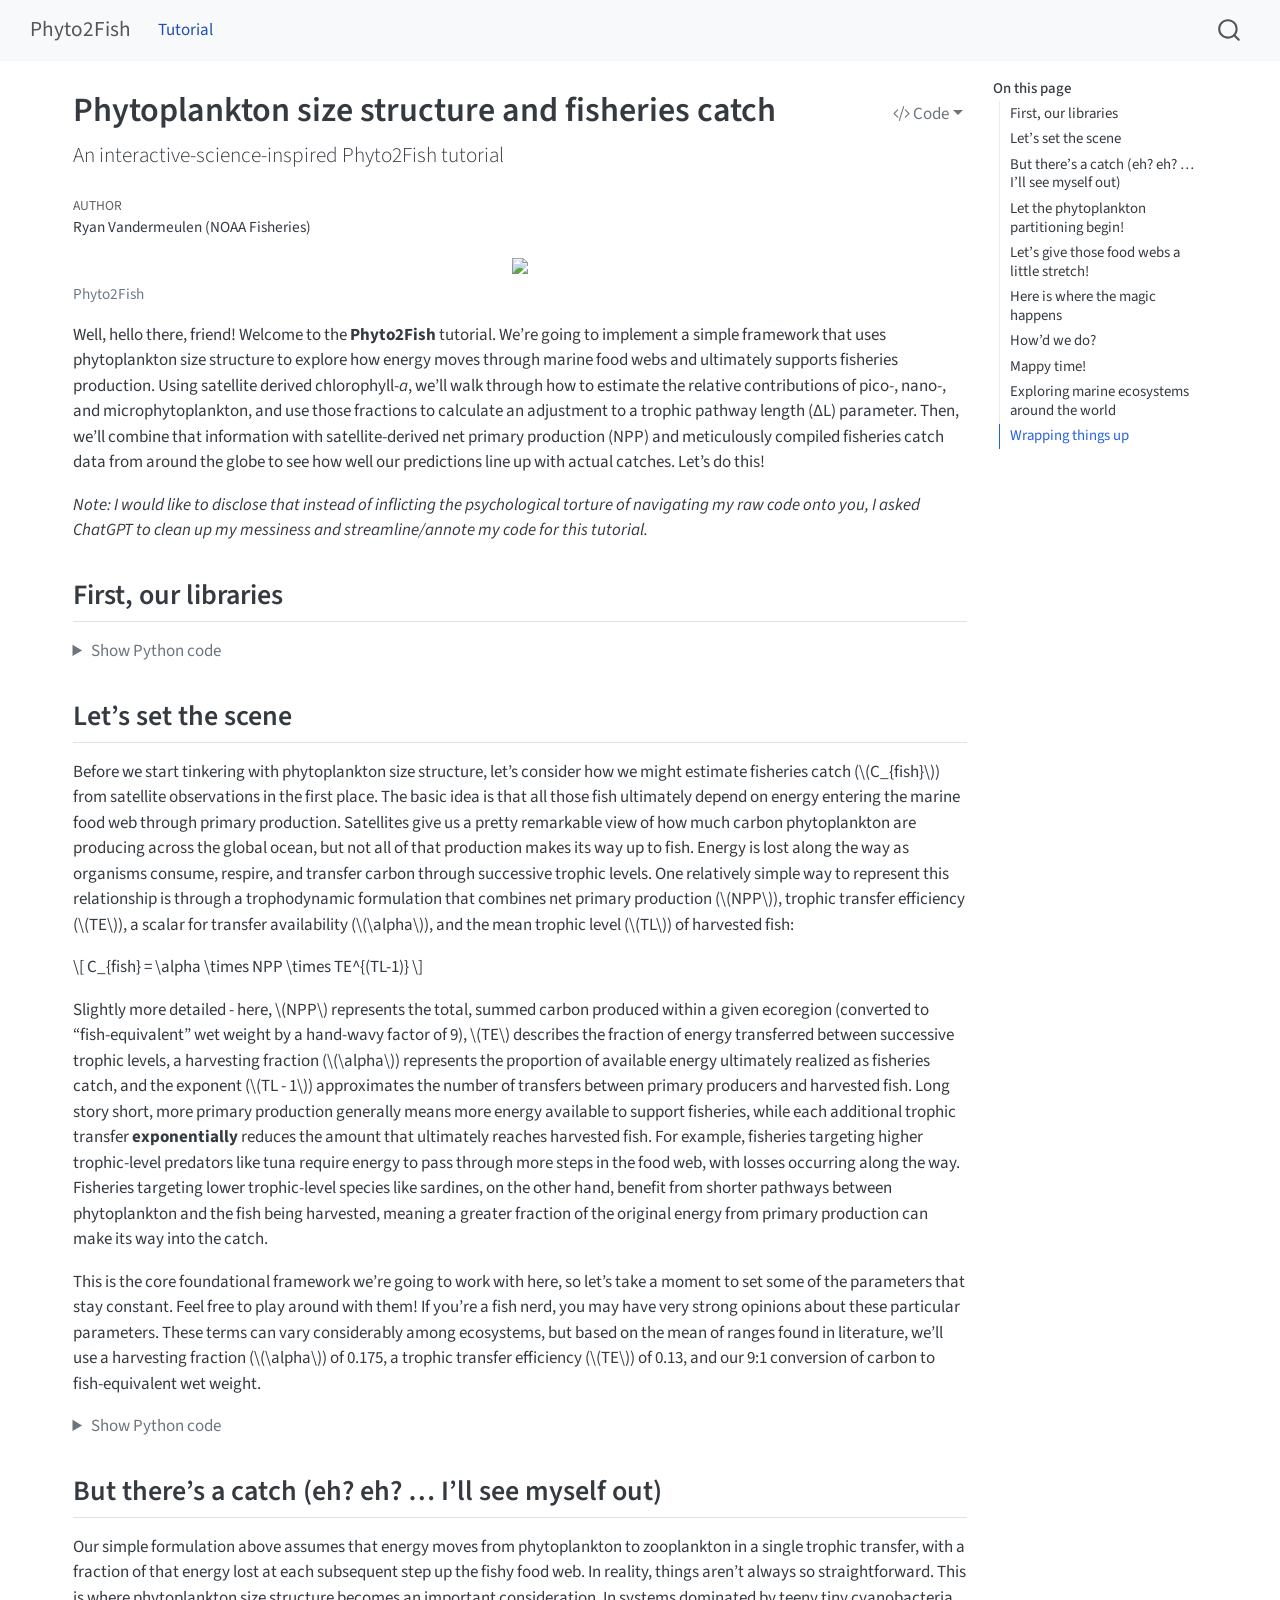
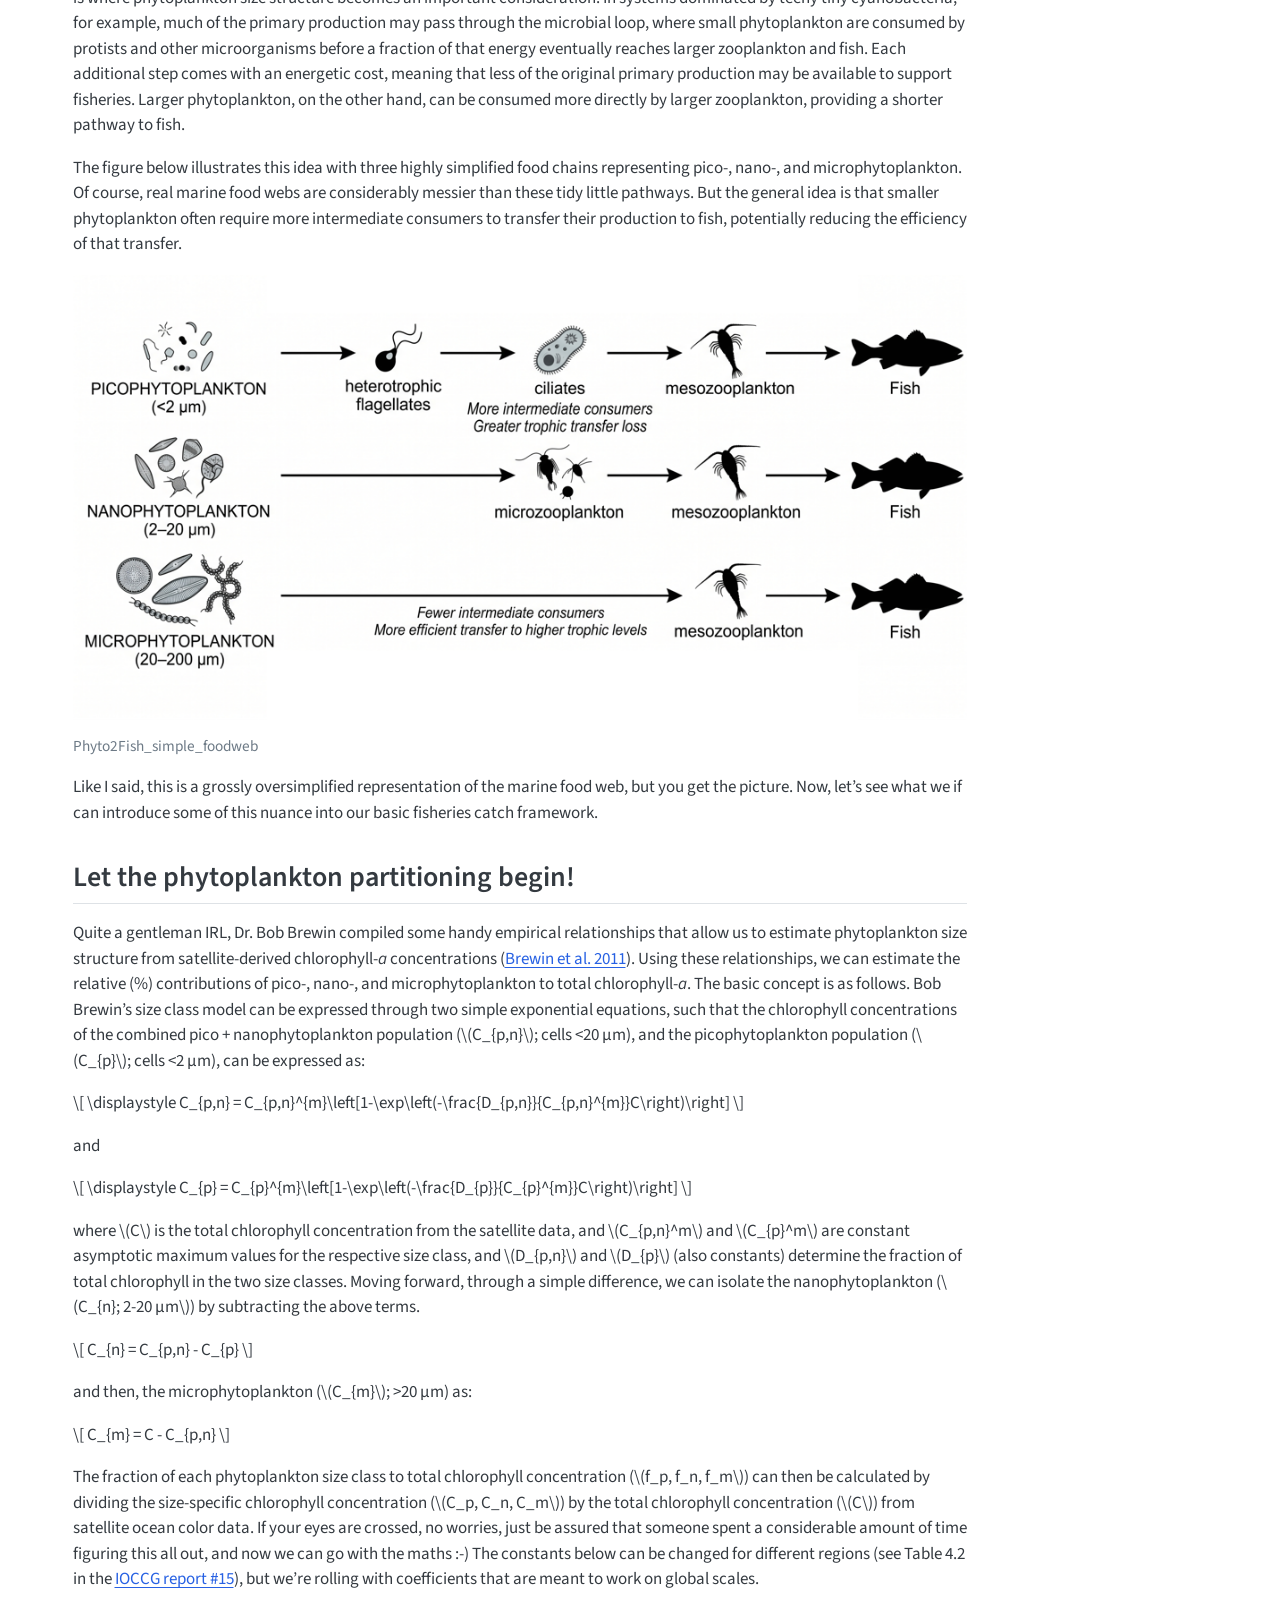
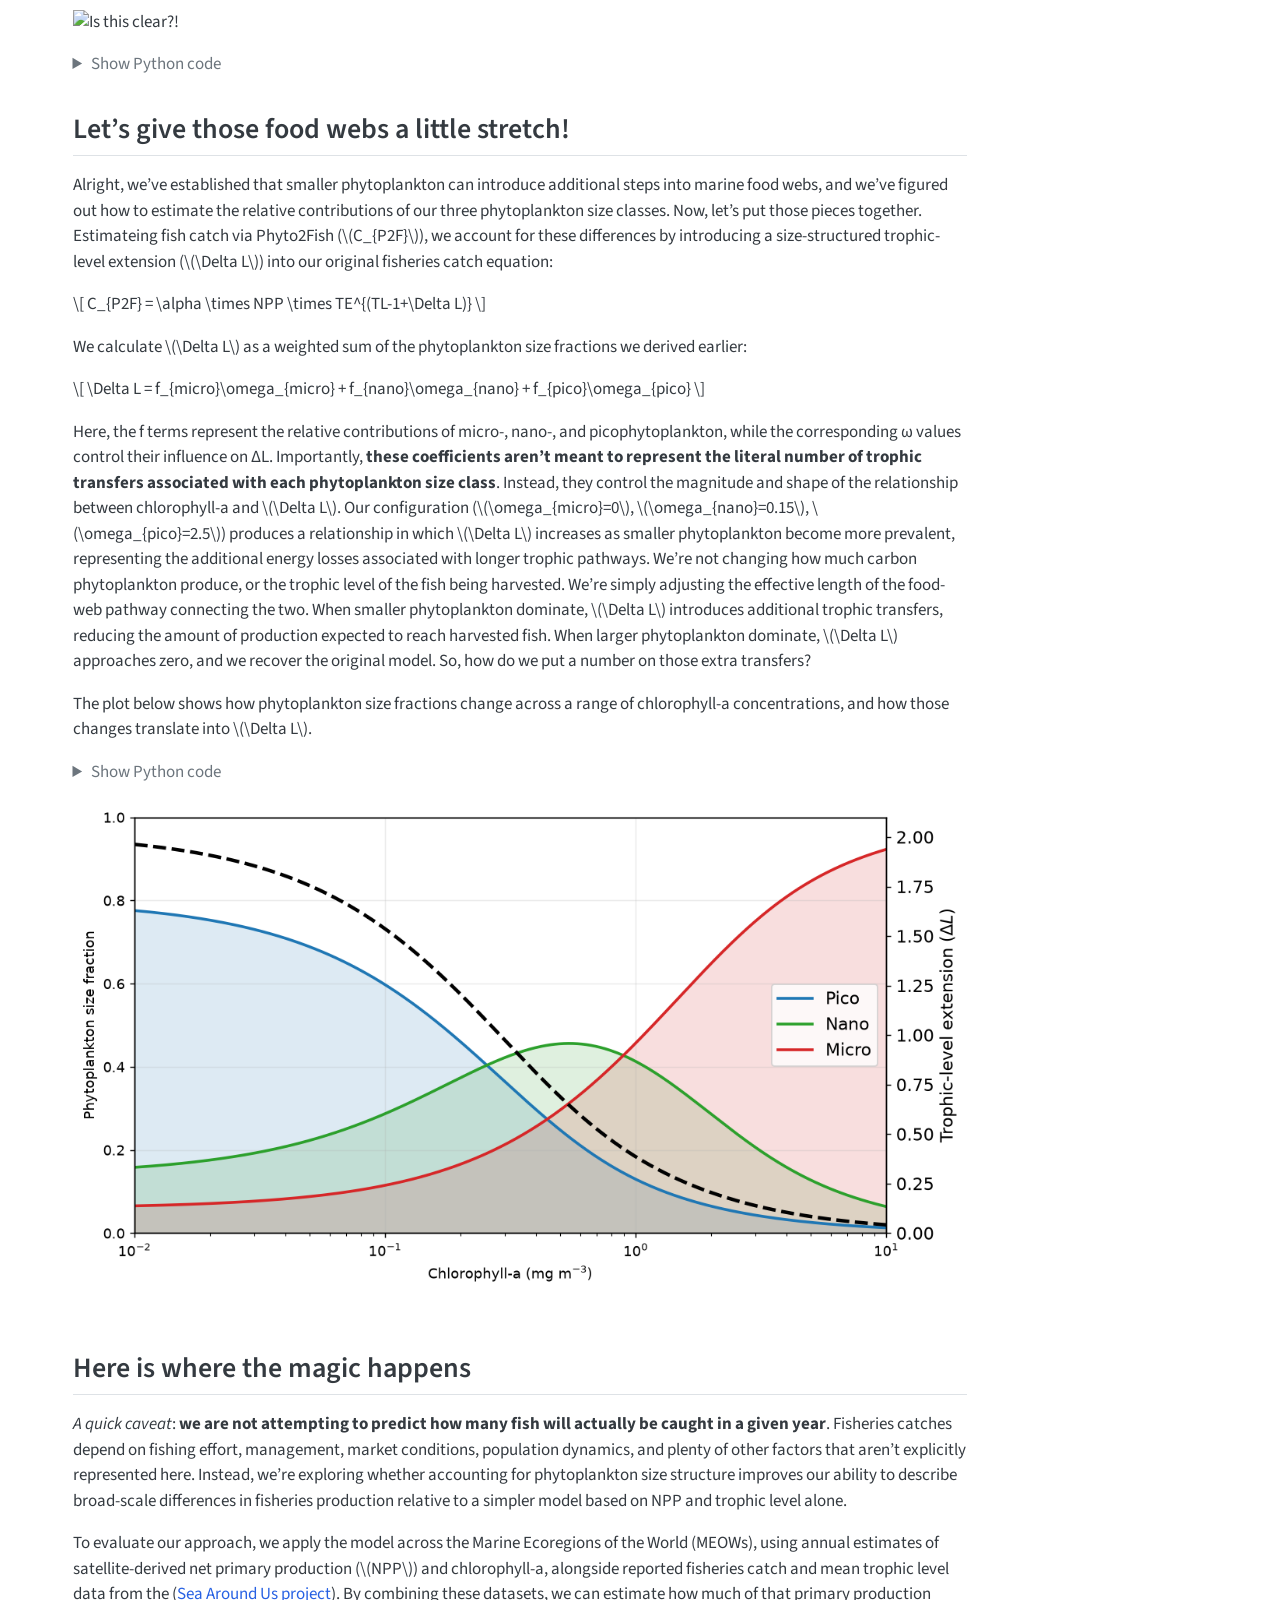
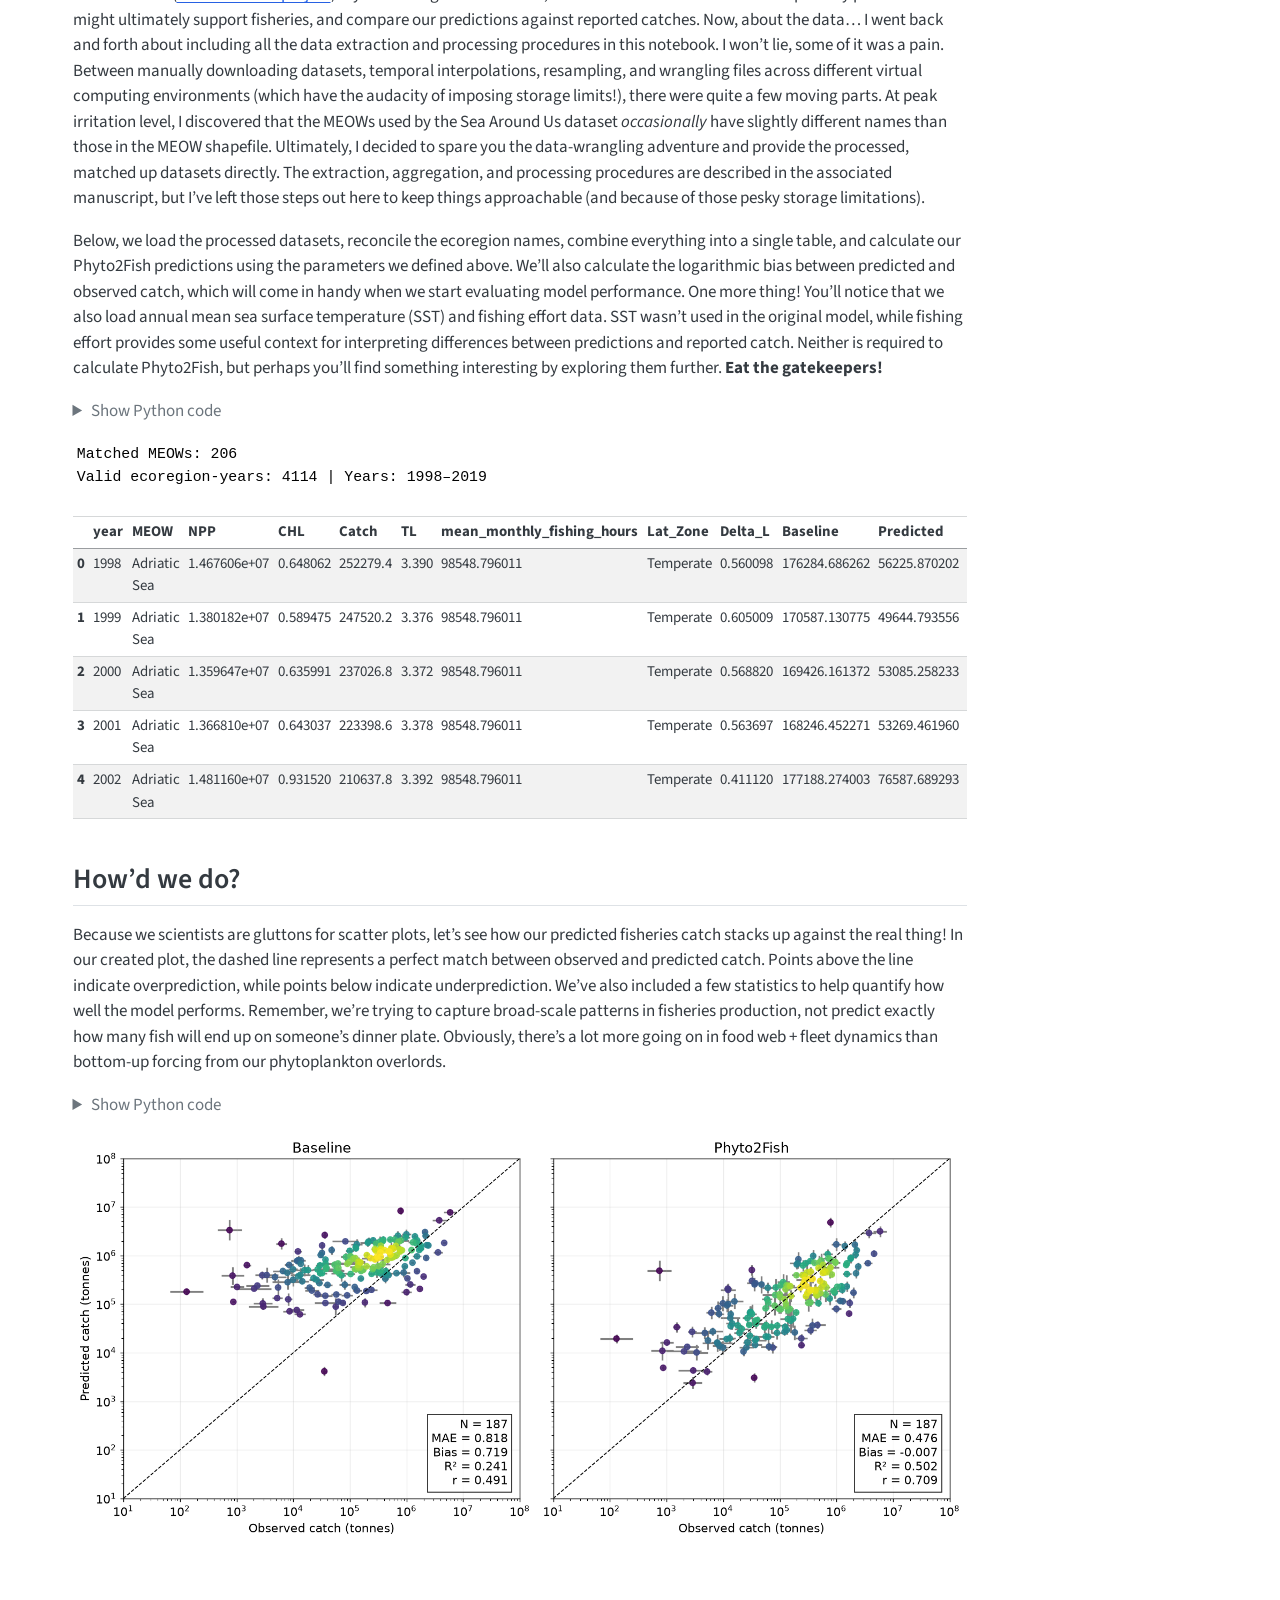
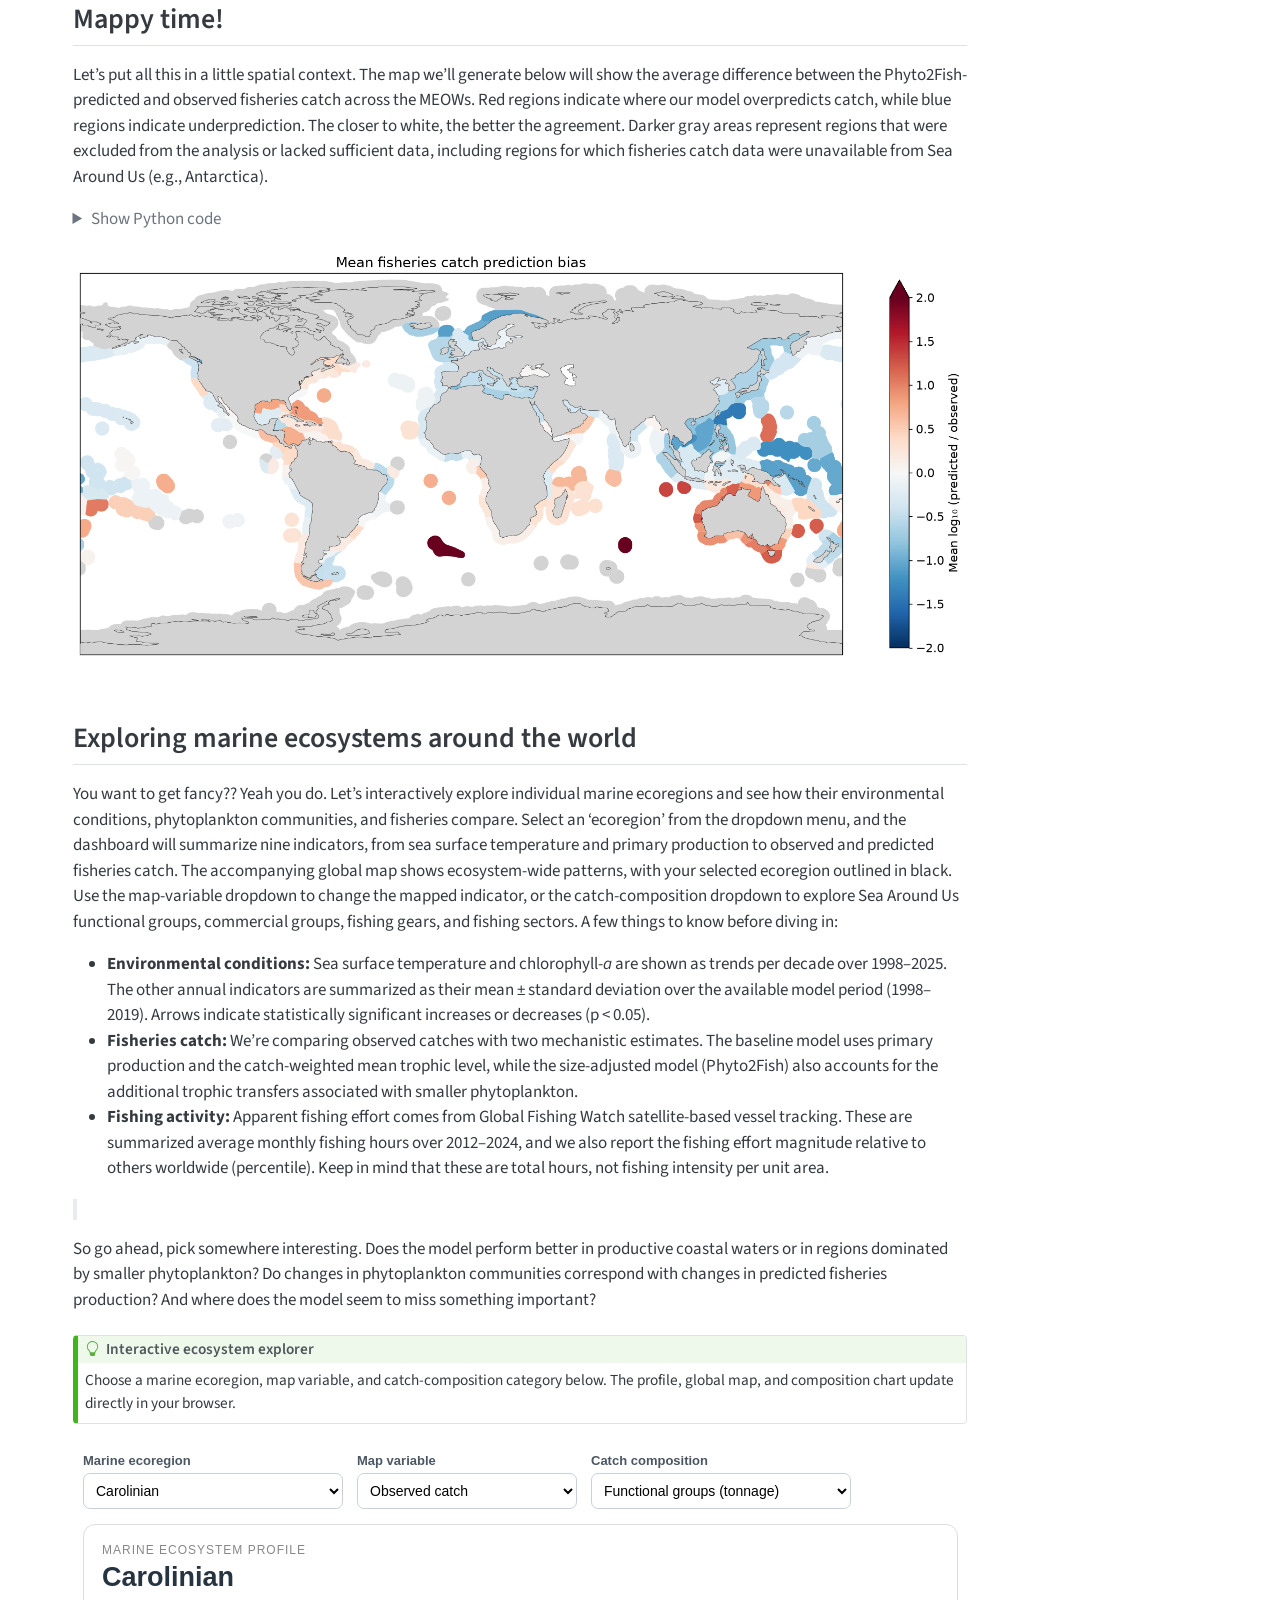
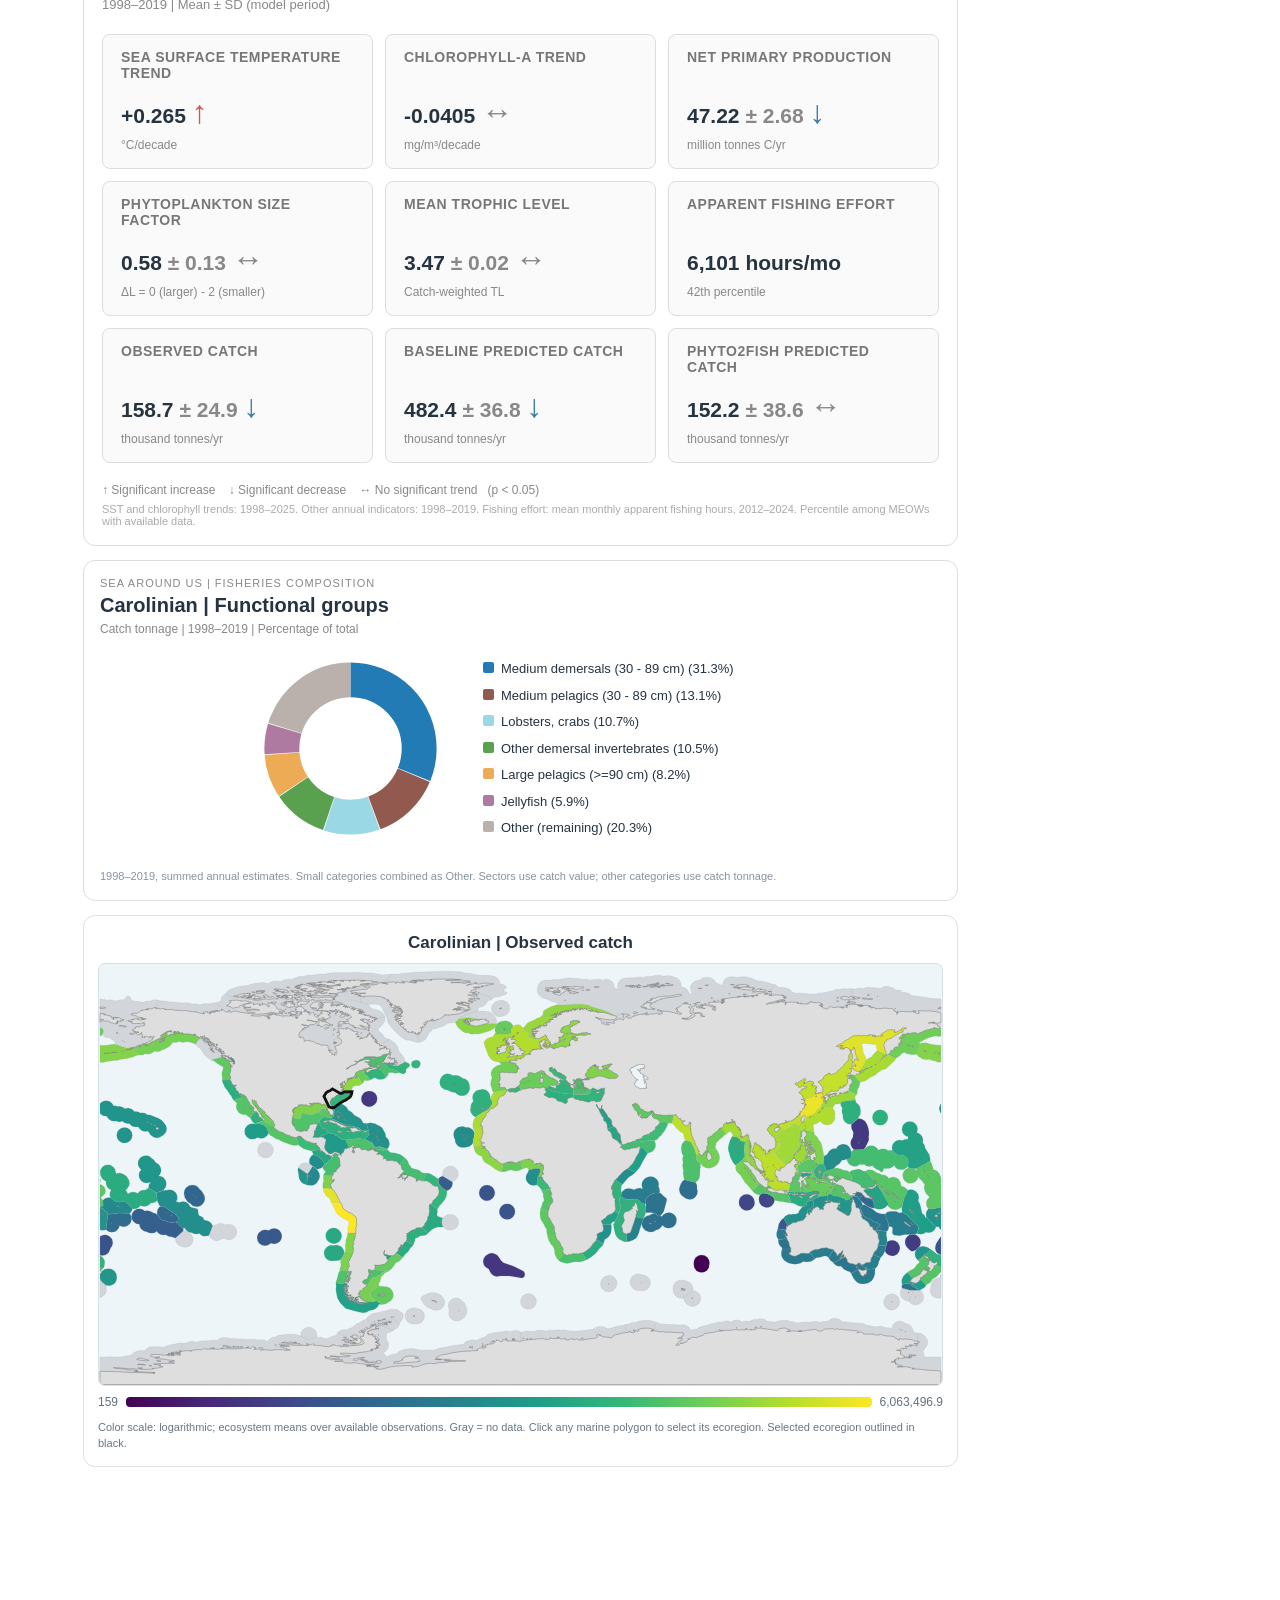
==== commit 2210e00d: "Add Mean Length" ====
--- a/index.html
+++ b/index.html
@@ -2,7 +2,7 @@
 <html xmlns="http://www.w3.org/1999/xhtml" lang="en" xml:lang="en"><head>
 
 <meta charset="utf-8">
-<meta name="generator" content="quarto-1.7.34">
+<meta name="generator" content="quarto-1.10.18">
 
 <meta name="viewport" content="width=device-width, initial-scale=1.0, user-scalable=yes">
 
@@ -10,10 +10,16 @@
 
 <title>Phytoplankton size structure and fisheries catch – Phyto2Fish</title>
 <style>
-code{white-space: pre-wrap;}
+/* Default styles provided by pandoc.
+** See https://pandoc.org/MANUAL.html#variables-for-html for config info.
+*/
 span.smallcaps{font-variant: small-caps;}
-div.columns{display: flex; gap: min(4vw, 1.5em);}
-div.column{flex: auto; overflow-x: auto;}
+div.columns{display: flex; gap: 1.5em;}
+div.column{flex: auto;}
+@media screen {
+div.columns{gap: min(4vw, 1.5em);}
+div.column{overflow-x: auto;}
+}
 div.hanging-indent{margin-left: 1.5em; text-indent: -1.5em;}
 ul.task-list{list-style: none;}
 ul.task-list li input[type="checkbox"] {
@@ -59,7 +65,7 @@
 </style>
 
 
-<script src="https://cdnjs.cloudflare.com/ajax/libs/jquery/3.5.1/jquery.min.js" integrity="sha512-bLT0Qm9VnAYZDflyKcBaQ2gg0hSYNQrJ8RilYldYQ1FxQYoCLtUjuuRuZo+fjqhx/qtq/1itJ0C2ejDxltZVFg==" crossorigin="anonymous"></script><script src="site_libs/quarto-nav/quarto-nav.js"></script>
+<script src="https://cdn.jsdelivr.net/npm/jquery@3.5.1/dist/jquery.min.js" integrity="sha384-ZvpUoO/+PpLXR1lu4jmpXWu80pZlYUAfxl5NsBMWOEPSjUn/6Z/hRTt8+pR6L4N2" crossorigin="anonymous"></script><script src="site_libs/quarto-nav/quarto-nav.js"></script>
 <script src="site_libs/quarto-nav/headroom.min.js"></script>
 <script src="site_libs/clipboard/clipboard.min.js"></script>
 <script src="site_libs/quarto-search/autocomplete.umd.js"></script>
@@ -72,10 +78,10 @@
 <script src="site_libs/quarto-html/tippy.umd.min.js"></script>
 <script src="site_libs/quarto-html/anchor.min.js"></script>
 <link href="site_libs/quarto-html/tippy.css" rel="stylesheet">
-<link href="site_libs/quarto-html/quarto-syntax-highlighting-c8ad9e5dbd60b7b70b38521ab19b7da4.css" rel="stylesheet" id="quarto-text-highlighting-styles">
+<link href="site_libs/quarto-html/quarto-syntax-highlighting-64a204ab8560d761af7679ceaba22944.css" rel="stylesheet" id="quarto-text-highlighting-styles">
 <script src="site_libs/bootstrap/bootstrap.min.js"></script>
 <link href="site_libs/bootstrap/bootstrap-icons.css" rel="stylesheet">
-<link href="site_libs/bootstrap/bootstrap-dfb324f25d9b1687192fa8be62ac8f9c.min.css" rel="stylesheet" append-hash="true" id="quarto-bootstrap" data-mode="light">
+<link href="site_libs/bootstrap/bootstrap-172ba59bd5e0b52282274ba0c0cc16fc.min.css" rel="stylesheet" append-hash="true" id="quarto-bootstrap" data-mode="light">
 <script id="quarto-search-options" type="application/json">{
   "location": "navbar",
   "copy-button": false,
@@ -104,12 +110,12 @@
   }
 }</script>
 <style>html{ scroll-behavior: smooth; }</style>
-<script src="https://cdnjs.cloudflare.com/ajax/libs/require.js/2.3.6/require.min.js" integrity="sha512-c3Nl8+7g4LMSTdrm621y7kf9v3SDPnhxLNhcjFJbKECVnmZHTdo+IRO05sNLTH/D3vA6u1X32ehoLC7WFVdheg==" crossorigin="anonymous"></script>
+<script src="https://cdn.jsdelivr.net/npm/requirejs@2.3.6/require.min.js" integrity="sha384-c9c+LnTbwQ3aujuU7ULEPVvgLs+Fn6fJUvIGTsuu1ZcCf11fiEubah0ttpca4ntM sha384-6V1/AdqZRWk1KAlWbKBlGhN7VG4iE/yAZcO6NZPMF8od0vukrvr0tg4qY6NSrItx" crossorigin="anonymous"></script>
 
 <script type="application/javascript">define('jquery', [],function() {return window.jQuery;})</script>
 
   <script src="https://cdnjs.cloudflare.com/polyfill/v3/polyfill.min.js?features=es6"></script>
-  <script src="https://cdn.jsdelivr.net/npm/mathjax@3/es5/tex-chtml-full.js" type="text/javascript"></script>
+  <script defer="" src="https://cdn.jsdelivr.net/npm/mathjax@4/tex-chtml.js" type="text/javascript"></script>
 
 <script type="text/javascript">
 const typesetMath = (el) => {
@@ -122,7 +128,7 @@
     var macros = [];
     for (var i = 0; i < mathElements.length; i++) {
       var texText = mathElements[i].firstChild;
-      if (mathElements[i].tagName == "SPAN") {
+      if (mathElements[i].tagName == "SPAN" && texText && texText.data) {
         window.katex.render(texText.data, mathElements[i], {
           displayMode: mathElements[i].classList.contains('display'),
           throwOnError: false,
@@ -230,17 +236,17 @@
 <p><em>Note: I would like to disclose that instead of inflicting the psychological torture of navigating my raw code onto you, I asked ChatGPT to clean up my messiness and streamline/annote my code for this tutorial.</em></p>
 <section id="first-our-libraries" class="level2">
 <h2 class="anchored" data-anchor-id="first-our-libraries">First, our libraries</h2>
-<div id="94d45d2e" class="cell" data-execution_count="1">
+<div id="8b901fd2" class="cell" data-execution_count="1">
 <details class="code-fold">
 <summary>Show Python code</summary>
-<div class="sourceCode cell-code" id="cb1"><pre class="sourceCode python code-with-copy"><code class="sourceCode python"><span id="cb1-1"><a href="#cb1-1" aria-hidden="true" tabindex="-1"></a><span class="im">import</span> numpy <span class="im">as</span> np</span>
+<div class="code-copy-outer-scaffold"><div class="sourceCode cell-code" id="cb1"><pre class="sourceCode python code-with-copy"><code class="sourceCode python"><span id="cb1-1"><a href="#cb1-1" aria-hidden="true" tabindex="-1"></a><span class="im">import</span> numpy <span class="im">as</span> np</span>
 <span id="cb1-2"><a href="#cb1-2" aria-hidden="true" tabindex="-1"></a><span class="im">import</span> pandas <span class="im">as</span> pd</span>
 <span id="cb1-3"><a href="#cb1-3" aria-hidden="true" tabindex="-1"></a><span class="im">import</span> geopandas <span class="im">as</span> gpd</span>
 <span id="cb1-4"><a href="#cb1-4" aria-hidden="true" tabindex="-1"></a><span class="im">import</span> matplotlib.pyplot <span class="im">as</span> plt</span>
 <span id="cb1-5"><a href="#cb1-5" aria-hidden="true" tabindex="-1"></a><span class="im">from</span> scipy.stats <span class="im">import</span> gaussian_kde</span>
 <span id="cb1-6"><a href="#cb1-6" aria-hidden="true" tabindex="-1"></a><span class="im">from</span> pathlib <span class="im">import</span> Path</span>
 <span id="cb1-7"><a href="#cb1-7" aria-hidden="true" tabindex="-1"></a><span class="im">import</span> cartopy.crs <span class="im">as</span> ccrs</span>
-<span id="cb1-8"><a href="#cb1-8" aria-hidden="true" tabindex="-1"></a><span class="im">import</span> cartopy.feature <span class="im">as</span> cfeature</span></code><button title="Copy to Clipboard" class="code-copy-button"><i class="bi"></i></button></pre></div>
+<span id="cb1-8"><a href="#cb1-8" aria-hidden="true" tabindex="-1"></a><span class="im">import</span> cartopy.feature <span class="im">as</span> cfeature</span></code></pre></div><button title="Copy to Clipboard" class="code-copy-button"><i class="bi"></i></button></div>
 </details>
 </div>
 </section>
@@ -252,11 +258,11 @@
 \]</span></p>
 <p>Slightly more detailed - here, <span class="math inline">\(NPP\)</span> represents the total, summed carbon produced within a given ecoregion (converted to “fish-equivalent” wet weight by a hand-wavy factor of 9), <span class="math inline">\(TE\)</span> describes the fraction of energy transferred between successive trophic levels, a harvesting fraction (<span class="math inline">\(\alpha\)</span>) represents the proportion of available energy ultimately realized as fisheries catch, and the exponent (<span class="math inline">\(TL - 1\)</span>) approximates the number of transfers between primary producers and harvested fish. Long story short, more primary production generally means more energy available to support fisheries, while each additional trophic transfer <strong>exponentially</strong> reduces the amount that ultimately reaches harvested fish. For example, fisheries targeting higher trophic-level predators like tuna require energy to pass through more steps in the food web, with losses occurring along the way. Fisheries targeting lower trophic-level species like sardines, on the other hand, benefit from shorter pathways between phytoplankton and the fish being harvested, meaning a greater fraction of the original energy from primary production can make its way into the catch.</p>
 <p>This is the core foundational framework we’re going to work with here, so let’s take a moment to set some of the parameters that stay constant. Feel free to play around with them! If you’re a fish nerd, you may have very strong opinions about these particular parameters. These terms can vary considerably among ecosystems, but based on the mean of ranges found in literature, we’ll use a harvesting fraction (<span class="math inline">\(\alpha\)</span>) of 0.175, a trophic transfer efficiency (<span class="math inline">\(TE\)</span>) of 0.13, and our 9:1 conversion of carbon to fish-equivalent wet weight.</p>
-<div id="56839f9c" class="cell" data-execution_count="2">
+<div id="b15ad747" class="cell" data-execution_count="2">
 <details class="code-fold">
 <summary>Show Python code</summary>
-<div class="sourceCode cell-code" id="cb2"><pre class="sourceCode python code-with-copy"><code class="sourceCode python"><span id="cb2-1"><a href="#cb2-1" aria-hidden="true" tabindex="-1"></a><span class="co"># Fisheries model parameters</span></span>
-<span id="cb2-2"><a href="#cb2-2" aria-hidden="true" tabindex="-1"></a>alpha, TE, wet_weight <span class="op">=</span> <span class="fl">0.175</span>, <span class="fl">0.13</span>, <span class="dv">9</span></span></code><button title="Copy to Clipboard" class="code-copy-button"><i class="bi"></i></button></pre></div>
+<div class="code-copy-outer-scaffold"><div class="sourceCode cell-code" id="cb2"><pre class="sourceCode python code-with-copy"><code class="sourceCode python"><span id="cb2-1"><a href="#cb2-1" aria-hidden="true" tabindex="-1"></a><span class="co"># Fisheries model parameters</span></span>
+<span id="cb2-2"><a href="#cb2-2" aria-hidden="true" tabindex="-1"></a>alpha, TE, wet_weight <span class="op">=</span> <span class="fl">0.175</span>, <span class="fl">0.13</span>, <span class="dv">9</span></span></code></pre></div><button title="Copy to Clipboard" class="code-copy-button"><i class="bi"></i></button></div>
 </details>
 </div>
 </section>
@@ -292,17 +298,17 @@
 \]</span></p>
 <p>The fraction of each phytoplankton size class to total chlorophyll concentration (<span class="math inline">\(f_p, f_n, f_m\)</span>) can then be calculated by dividing the size-specific chlorophyll concentration (<span class="math inline">\(C_p, C_n, C_m\)</span>) by the total chlorophyll concentration (<span class="math inline">\(C\)</span>) from satellite ocean color data. If your eyes are crossed, no worries, just be assured that someone spent a considerable amount of time figuring this all out, and now we can go with the maths :-) The constants below can be changed for different regions (see Table 4.2 in the <a href="https://ioccg.org/wp-content/uploads/2018/09/ioccg_report_15_2014.pdf">IOCCG report #15</a>), but we’re rolling with coefficients that are meant to work on global scales.</p>
 <p><img src="https://raw.githubusercontent.com/fish-pace/2025-tutorials/main/Supporting_files/Princess_bride.gif" class="img-fluid" alt="Is this clear?">!</p>
-<div id="fc2af99f" class="cell" data-execution_count="3">
+<div id="20c45255" class="cell" data-execution_count="3">
 <details class="code-fold">
 <summary>Show Python code</summary>
-<div class="sourceCode cell-code" id="cb3"><pre class="sourceCode python code-with-copy"><code class="sourceCode python"><span id="cb3-1"><a href="#cb3-1" aria-hidden="true" tabindex="-1"></a><span class="co"># Brewin (2011) size-class model coefficients</span></span>
+<div class="code-copy-outer-scaffold"><div class="sourceCode cell-code" id="cb3"><pre class="sourceCode python code-with-copy"><code class="sourceCode python"><span id="cb3-1"><a href="#cb3-1" aria-hidden="true" tabindex="-1"></a><span class="co"># Brewin (2011) size-class model coefficients</span></span>
 <span id="cb3-2"><a href="#cb3-2" aria-hidden="true" tabindex="-1"></a>Cpm, Cpmn, Dp, Dpn <span class="op">=</span> <span class="fl">0.13</span>, <span class="fl">0.77</span>, <span class="fl">0.80</span>, <span class="fl">0.94</span></span>
 <span id="cb3-3"><a href="#cb3-3" aria-hidden="true" tabindex="-1"></a></span>
 <span id="cb3-4"><a href="#cb3-4" aria-hidden="true" tabindex="-1"></a><span class="kw">def</span> size_fractions(chl):</span>
 <span id="cb3-5"><a href="#cb3-5" aria-hidden="true" tabindex="-1"></a>    chl <span class="op">=</span> np.asarray(chl, dtype<span class="op">=</span><span class="bu">float</span>)</span>
 <span id="cb3-6"><a href="#cb3-6" aria-hidden="true" tabindex="-1"></a>    cp <span class="op">=</span> Cpm <span class="op">*</span> (<span class="dv">1</span> <span class="op">-</span> np.exp(<span class="op">-</span>Dp <span class="op">*</span> chl <span class="op">/</span> Cpm))</span>
 <span id="cb3-7"><a href="#cb3-7" aria-hidden="true" tabindex="-1"></a>    cpn <span class="op">=</span> Cpmn <span class="op">*</span> (<span class="dv">1</span> <span class="op">-</span> np.exp(<span class="op">-</span>Dpn <span class="op">*</span> chl <span class="op">/</span> Cpmn))</span>
-<span id="cb3-8"><a href="#cb3-8" aria-hidden="true" tabindex="-1"></a>    <span class="cf">return</span> cp <span class="op">/</span> chl, (cpn <span class="op">-</span> cp) <span class="op">/</span> chl, (chl <span class="op">-</span> cpn) <span class="op">/</span> chl</span></code><button title="Copy to Clipboard" class="code-copy-button"><i class="bi"></i></button></pre></div>
+<span id="cb3-8"><a href="#cb3-8" aria-hidden="true" tabindex="-1"></a>    <span class="cf">return</span> cp <span class="op">/</span> chl, (cpn <span class="op">-</span> cp) <span class="op">/</span> chl, (chl <span class="op">-</span> cpn) <span class="op">/</span> chl</span></code></pre></div><button title="Copy to Clipboard" class="code-copy-button"><i class="bi"></i></button></div>
 </details>
 </div>
 </section>
@@ -318,10 +324,10 @@
 \]</span></p>
 <p>Here, the f terms represent the relative contributions of micro-, nano-, and picophytoplankton, while the corresponding ω values control their influence on ΔL. Importantly, <strong>these coefficients aren’t meant to represent the literal number of trophic transfers associated with each phytoplankton size class</strong>. Instead, they control the magnitude and shape of the relationship between chlorophyll-a and <span class="math inline">\(\Delta L\)</span>. Our configuration (<span class="math inline">\(\omega_{micro}=0\)</span>, <span class="math inline">\(\omega_{nano}=0.15\)</span>, <span class="math inline">\(\omega_{pico}=2.5\)</span>) produces a relationship in which <span class="math inline">\(\Delta L\)</span> increases as smaller phytoplankton become more prevalent, representing the additional energy losses associated with longer trophic pathways. We’re not changing how much carbon phytoplankton produce, or the trophic level of the fish being harvested. We’re simply adjusting the effective length of the food-web pathway connecting the two. When smaller phytoplankton dominate, <span class="math inline">\(\Delta L\)</span> introduces additional trophic transfers, reducing the amount of production expected to reach harvested fish. When larger phytoplankton dominate, <span class="math inline">\(\Delta L\)</span> approaches zero, and we recover the original model. So, how do we put a number on those extra transfers?</p>
 <p>The plot below shows how phytoplankton size fractions change across a range of chlorophyll-a concentrations, and how those changes translate into <span class="math inline">\(\Delta L\)</span>.</p>
-<div id="c657e522" class="cell" data-execution_count="4">
+<div id="7640114a" class="cell" data-execution_count="4">
 <details class="code-fold">
 <summary>Show Python code</summary>
-<div class="sourceCode cell-code" id="cb4"><pre class="sourceCode python code-with-copy"><code class="sourceCode python"><span id="cb4-1"><a href="#cb4-1" aria-hidden="true" tabindex="-1"></a><span class="co"># Editable size-specific transfer weighting coefficients (pico, nano, micro)</span></span>
+<div class="code-copy-outer-scaffold"><div class="sourceCode cell-code" id="cb4"><pre class="sourceCode python code-with-copy"><code class="sourceCode python"><span id="cb4-1"><a href="#cb4-1" aria-hidden="true" tabindex="-1"></a><span class="co"># Editable size-specific transfer weighting coefficients (pico, nano, micro)</span></span>
 <span id="cb4-2"><a href="#cb4-2" aria-hidden="true" tabindex="-1"></a>omega_pico, omega_nano, omega_micro <span class="op">=</span> <span class="fl">2.5</span>, <span class="fl">0.15</span>, <span class="fl">0.0</span></span>
 <span id="cb4-3"><a href="#cb4-3" aria-hidden="true" tabindex="-1"></a></span>
 <span id="cb4-4"><a href="#cb4-4" aria-hidden="true" tabindex="-1"></a><span class="kw">def</span> delta_tl(chl):</span>
@@ -343,7 +349,7 @@
 <span id="cb4-20"><a href="#cb4-20" aria-hidden="true" tabindex="-1"></a>ax.set_xlim(<span class="fl">0.01</span>, <span class="dv">10</span>)</span>
 <span id="cb4-21"><a href="#cb4-21" aria-hidden="true" tabindex="-1"></a>ax.grid(alpha<span class="op">=</span><span class="fl">0.25</span>)</span>
 <span id="cb4-22"><a href="#cb4-22" aria-hidden="true" tabindex="-1"></a>plt.tight_layout()</span>
-<span id="cb4-23"><a href="#cb4-23" aria-hidden="true" tabindex="-1"></a>plt.show()</span></code><button title="Copy to Clipboard" class="code-copy-button"><i class="bi"></i></button></pre></div>
+<span id="cb4-23"><a href="#cb4-23" aria-hidden="true" tabindex="-1"></a>plt.show()</span></code></pre></div><button title="Copy to Clipboard" class="code-copy-button"><i class="bi"></i></button></div>
 </details>
 <div class="cell-output cell-output-display">
 <div>
@@ -359,10 +365,10 @@
 <p><em>A quick caveat</em>: <strong>we are not attempting to predict how many fish will actually be caught in a given year</strong>. Fisheries catches depend on fishing effort, management, market conditions, population dynamics, and plenty of other factors that aren’t explicitly represented here. Instead, we’re exploring whether accounting for phytoplankton size structure improves our ability to describe broad-scale differences in fisheries production relative to a simpler model based on NPP and trophic level alone.</p>
 <p>To evaluate our approach, we apply the model across the Marine Ecoregions of the World (MEOWs), using annual estimates of satellite-derived net primary production (<span class="math inline">\(NPP\)</span>) and chlorophyll-a, alongside reported fisheries catch and mean trophic level data from the (<a href="https://www.seaaroundus.org/data/#/marine-trophic-index">Sea Around Us project</a>). By combining these datasets, we can estimate how much of that primary production might ultimately support fisheries, and compare our predictions against reported catches. Now, about the data… I went back and forth about including all the data extraction and processing procedures in this notebook. I won’t lie, some of it was a pain. Between manually downloading datasets, temporal interpolations, resampling, and wrangling files across different virtual computing environments (which have the audacity of imposing storage limits!), there were quite a few moving parts. At peak irritation level, I discovered that the MEOWs used by the Sea Around Us dataset <em>occasionally</em> have slightly different names than those in the MEOW shapefile. Ultimately, I decided to spare you the data-wrangling adventure and provide the processed, matched up datasets directly. The extraction, aggregation, and processing procedures are described in the associated manuscript, but I’ve left those steps out here to keep things approachable (and because of those pesky storage limitations).</p>
 <p>Below, we load the processed datasets, reconcile the ecoregion names, combine everything into a single table, and calculate our Phyto2Fish predictions using the parameters we defined above. We’ll also calculate the logarithmic bias between predicted and observed catch, which will come in handy when we start evaluating model performance. One more thing! You’ll notice that we also load annual mean sea surface temperature (SST) and fishing effort data. SST wasn’t used in the original model, while fishing effort provides some useful context for interpreting differences between predictions and reported catch. Neither is required to calculate Phyto2Fish, but perhaps you’ll find something interesting by exploring them further. <strong>Eat the gatekeepers!</strong></p>
-<div id="b47daa2e" class="cell" data-execution_count="5">
+<div id="5baa6a64" class="cell" data-execution_count="5">
 <details class="code-fold">
 <summary>Show Python code</summary>
-<div class="sourceCode cell-code" id="cb5"><pre class="sourceCode python code-with-copy"><code class="sourceCode python"><span id="cb5-1"><a href="#cb5-1" aria-hidden="true" tabindex="-1"></a><span class="co"># Read data</span></span>
+<div class="code-copy-outer-scaffold"><div class="sourceCode cell-code" id="cb5"><pre class="sourceCode python code-with-copy"><code class="sourceCode python"><span id="cb5-1"><a href="#cb5-1" aria-hidden="true" tabindex="-1"></a><span class="co"># Read data</span></span>
 <span id="cb5-2"><a href="#cb5-2" aria-hidden="true" tabindex="-1"></a>npp <span class="op">=</span> pd.read_csv(<span class="st">'Supporting_files/MEOW_integrated_NPP_1998_2025_tonnesC.csv'</span>)</span>
 <span id="cb5-3"><a href="#cb5-3" aria-hidden="true" tabindex="-1"></a>chl <span class="op">=</span> pd.read_csv(<span class="st">'Supporting_files/MEOW_annual_OCCCI4km_mean_CHL_1998_2025.csv'</span>)</span>
 <span id="cb5-4"><a href="#cb5-4" aria-hidden="true" tabindex="-1"></a>sst <span class="op">=</span> pd.read_csv(<span class="st">'Supporting_files/MEOW_annual_mean_SST_1998_2025.csv'</span>)</span>
@@ -397,17 +403,17 @@
 <span id="cb5-33"><a href="#cb5-33" aria-hidden="true" tabindex="-1"></a>effort_data <span class="op">=</span> data.dropna(subset<span class="op">=</span>[<span class="st">'mean_monthly_fishing_hours'</span>]).copy()</span>
 <span id="cb5-34"><a href="#cb5-34" aria-hidden="true" tabindex="-1"></a></span>
 <span id="cb5-35"><a href="#cb5-35" aria-hidden="true" tabindex="-1"></a><span class="bu">print</span>(<span class="ss">f'Valid ecoregion-years: </span><span class="sc">{</span><span class="bu">len</span>(data)<span class="sc">}</span><span class="ss"> | Years: </span><span class="sc">{</span>data<span class="sc">.</span>year<span class="sc">.</span><span class="bu">min</span>()<span class="sc">}</span><span class="ss">–</span><span class="sc">{</span>data<span class="sc">.</span>year<span class="sc">.</span><span class="bu">max</span>()<span class="sc">}</span><span class="ss">'</span>)</span>
-<span id="cb5-36"><a href="#cb5-36" aria-hidden="true" tabindex="-1"></a>data.head()</span></code><button title="Copy to Clipboard" class="code-copy-button"><i class="bi"></i></button></pre></div>
+<span id="cb5-36"><a href="#cb5-36" aria-hidden="true" tabindex="-1"></a>data.head()</span></code></pre></div><button title="Copy to Clipboard" class="code-copy-button"><i class="bi"></i></button></div>
 </details>
 <div class="cell-output cell-output-stdout">
 <pre><code>Matched MEOWs: 206
 Valid ecoregion-years: 4114 | Years: 1998–2019</code></pre>
 </div>
-<div class="cell-output cell-output-display" data-execution_count="29">
+<div class="cell-output cell-output-display" data-execution_count="5">
 <div>
 
 
-<table class="dataframe caption-top table table-sm table-striped small" data-quarto-postprocess="true" data-border="1">
+<table class="dataframe caption-top table table-sm table-striped small" data-border="1">
 <thead>
 <tr class="header">
 <th data-quarto-table-cell-role="th"></th>
@@ -428,7 +434,7 @@
 </thead>
 <tbody>
 <tr class="odd">
-<td data-quarto-table-cell-role="th">0</td>
+<th data-quarto-table-cell-role="th">0</th>
 <td>1998</td>
 <td>Adriatic Sea</td>
 <td>1.467606e+07</td>
@@ -444,7 +450,7 @@
 <td>-0.651946</td>
 </tr>
 <tr class="even">
-<td data-quarto-table-cell-role="th">1</td>
+<th data-quarto-table-cell-role="th">1</th>
 <td>1999</td>
 <td>Adriatic Sea</td>
 <td>1.380182e+07</td>
@@ -460,7 +466,7 @@
 <td>-0.697737</td>
 </tr>
 <tr class="odd">
-<td data-quarto-table-cell-role="th">2</td>
+<th data-quarto-table-cell-role="th">2</th>
 <td>2000</td>
 <td>Adriatic Sea</td>
 <td>1.359647e+07</td>
@@ -476,7 +482,7 @@
 <td>-0.649824</td>
 </tr>
 <tr class="even">
-<td data-quarto-table-cell-role="th">3</td>
+<th data-quarto-table-cell-role="th">3</th>
 <td>2001</td>
 <td>Adriatic Sea</td>
 <td>1.366810e+07</td>
@@ -492,7 +498,7 @@
 <td>-0.622602</td>
 </tr>
 <tr class="odd">
-<td data-quarto-table-cell-role="th">4</td>
+<th data-quarto-table-cell-role="th">4</th>
 <td>2002</td>
 <td>Adriatic Sea</td>
 <td>1.481160e+07</td>
@@ -517,10 +523,10 @@
 <section id="howd-we-do" class="level2">
 <h2 class="anchored" data-anchor-id="howd-we-do">How’d we do?</h2>
 <p>Because we scientists are gluttons for scatter plots, let’s see how our predicted fisheries catch stacks up against the real thing! In our created plot, the dashed line represents a perfect match between observed and predicted catch. Points above the line indicate overprediction, while points below indicate underprediction. We’ve also included a few statistics to help quantify how well the model performs. Remember, we’re trying to capture broad-scale patterns in fisheries production, not predict exactly how many fish will end up on someone’s dinner plate. Obviously, there’s a lot more going on in food web + fleet dynamics than bottom-up forcing from our phytoplankton overlords.</p>
-<div id="957dad2a" class="cell" data-execution_count="6">
+<div id="1f11d526" class="cell" data-execution_count="6">
 <details class="code-fold">
 <summary>Show Python code</summary>
-<div class="sourceCode cell-code" id="cb7"><pre class="sourceCode python code-with-copy"><code class="sourceCode python"><span id="cb7-1"><a href="#cb7-1" aria-hidden="true" tabindex="-1"></a><span class="co"># Geometric mean ± 1 geometric standard deviation per MEOW</span></span>
+<div class="code-copy-outer-scaffold"><div class="sourceCode cell-code" id="cb7"><pre class="sourceCode python code-with-copy"><code class="sourceCode python"><span id="cb7-1"><a href="#cb7-1" aria-hidden="true" tabindex="-1"></a><span class="co"># Geometric mean ± 1 geometric standard deviation per MEOW</span></span>
 <span id="cb7-2"><a href="#cb7-2" aria-hidden="true" tabindex="-1"></a><span class="kw">def</span> geom_stats(x):</span>
 <span id="cb7-3"><a href="#cb7-3" aria-hidden="true" tabindex="-1"></a>    log_x <span class="op">=</span> np.log10(x)</span>
 <span id="cb7-4"><a href="#cb7-4" aria-hidden="true" tabindex="-1"></a>    <span class="cf">return</span> pd.Series({<span class="st">'mean'</span>: <span class="dv">10</span><span class="op">**</span>log_x.mean(), <span class="st">'low'</span>: <span class="dv">10</span><span class="op">**</span>(log_x.mean() <span class="op">-</span> log_x.std()), <span class="st">'high'</span>: <span class="dv">10</span><span class="op">**</span>(log_x.mean() <span class="op">+</span> log_x.std())})</span>
@@ -547,7 +553,7 @@
 <span id="cb7-25"><a href="#cb7-25" aria-hidden="true" tabindex="-1"></a>axes[<span class="dv">0</span>].set_ylabel(<span class="st">'Predicted catch (tonnes)'</span>)</span>
 <span id="cb7-26"><a href="#cb7-26" aria-hidden="true" tabindex="-1"></a>axes[<span class="dv">1</span>].set_title(<span class="st">'Phyto2Fish'</span>)</span>
 <span id="cb7-27"><a href="#cb7-27" aria-hidden="true" tabindex="-1"></a>plt.tight_layout()</span>
-<span id="cb7-28"><a href="#cb7-28" aria-hidden="true" tabindex="-1"></a>plt.show()</span></code><button title="Copy to Clipboard" class="code-copy-button"><i class="bi"></i></button></pre></div>
+<span id="cb7-28"><a href="#cb7-28" aria-hidden="true" tabindex="-1"></a>plt.show()</span></code></pre></div><button title="Copy to Clipboard" class="code-copy-button"><i class="bi"></i></button></div>
 </details>
 <div class="cell-output cell-output-display">
 <div>
@@ -561,10 +567,10 @@
 <section id="mappy-time" class="level2">
 <h2 class="anchored" data-anchor-id="mappy-time">Mappy time!</h2>
 <p>Let’s put all this in a little spatial context. The map we’ll generate below will show the average difference between the Phyto2Fish-predicted and observed fisheries catch across the MEOWs. Red regions indicate where our model overpredicts catch, while blue regions indicate underprediction. The closer to white, the better the agreement. Darker gray areas represent regions that were excluded from the analysis or lacked sufficient data, including regions for which fisheries catch data were unavailable from Sea Around Us (e.g., Antarctica).</p>
-<div id="3b1115e8" class="cell" data-execution_count="7">
+<div id="9cde0c7b" class="cell" data-execution_count="7">
 <details class="code-fold">
 <summary>Show Python code</summary>
-<div class="sourceCode cell-code" id="cb8"><pre class="sourceCode python code-with-copy"><code class="sourceCode python"><span id="cb8-1"><a href="#cb8-1" aria-hidden="true" tabindex="-1"></a><span class="co"># Switch 'Log_bias' to 'Baseline_Log_bias' to view baseline model bias instead</span></span>
+<div class="code-copy-outer-scaffold"><div class="sourceCode cell-code" id="cb8"><pre class="sourceCode python code-with-copy"><code class="sourceCode python"><span id="cb8-1"><a href="#cb8-1" aria-hidden="true" tabindex="-1"></a><span class="co"># Switch 'Log_bias' to 'Baseline_Log_bias' to view baseline model bias instead</span></span>
 <span id="cb8-2"><a href="#cb8-2" aria-hidden="true" tabindex="-1"></a>mean_bias <span class="op">=</span> data.groupby(<span class="st">'MEOW'</span>, as_index<span class="op">=</span><span class="va">False</span>)[<span class="st">'Log_bias'</span>].mean()</span>
 <span id="cb8-3"><a href="#cb8-3" aria-hidden="true" tabindex="-1"></a>map_data <span class="op">=</span> meow.merge(mean_bias, left_on<span class="op">=</span><span class="st">'ECOREGION'</span>, right_on<span class="op">=</span><span class="st">'MEOW'</span>, how<span class="op">=</span><span class="st">'left'</span>)</span>
 <span id="cb8-4"><a href="#cb8-4" aria-hidden="true" tabindex="-1"></a></span>
@@ -573,7 +579,7 @@
 <span id="cb8-7"><a href="#cb8-7" aria-hidden="true" tabindex="-1"></a>ax.add_feature(cfeature.LAND, facecolor<span class="op">=</span><span class="st">'lightgray'</span>, edgecolor<span class="op">=</span><span class="st">'black'</span>, linewidth<span class="op">=</span><span class="fl">0.3</span>, zorder<span class="op">=</span><span class="dv">3</span>)</span>
 <span id="cb8-8"><a href="#cb8-8" aria-hidden="true" tabindex="-1"></a>ax.<span class="bu">set</span>(xlabel<span class="op">=</span><span class="st">'Longitude'</span>, ylabel<span class="op">=</span><span class="st">'Latitude'</span>, title<span class="op">=</span><span class="st">'Mean fisheries catch prediction bias'</span>)</span>
 <span id="cb8-9"><a href="#cb8-9" aria-hidden="true" tabindex="-1"></a>plt.tight_layout()</span>
-<span id="cb8-10"><a href="#cb8-10" aria-hidden="true" tabindex="-1"></a>plt.show()</span></code><button title="Copy to Clipboard" class="code-copy-button"><i class="bi"></i></button></pre></div>
+<span id="cb8-10"><a href="#cb8-10" aria-hidden="true" tabindex="-1"></a>plt.show()</span></code></pre></div><button title="Copy to Clipboard" class="code-copy-button"><i class="bi"></i></button></div>
 </details>
 <div class="cell-output cell-output-display">
 <div>
@@ -602,14 +608,14 @@
 <i class="callout-icon"></i>
 </div>
 <div class="callout-title-container flex-fill">
-Interactive ecosystem explorer
+<span class="screen-reader-only">Tip</span>Interactive ecosystem explorer
 </div>
 </div>
 <div class="callout-body-container callout-body">
 <p>Choose a marine ecoregion, map variable, and catch-composition category below. The profile, global map, and composition chart update directly in your browser.</p>
 </div>
 </div>
-<div id="832206f7" class="cell" data-results="asis" data-execution_count="8">
+<div id="8684975a" class="cell" data-results="asis" data-execution_count="8">
 <div class="cell-output cell-output-display">
 
 <iframe id="phyto2fish-explorer" title="Interactive Phyto2Fish ecosystem explorer" src="explorer.html" style="display:block;width:100%;height:1350px;border:0;overflow:hidden;" scrolling="no" loading="eager" onload="
@@ -691,13 +697,14 @@
       e.clearSelection();
     }
     const getTextToCopy = function(trigger) {
-        const codeEl = trigger.previousElementSibling.cloneNode(true);
-        for (const childEl of codeEl.children) {
-          if (isCodeAnnotation(childEl)) {
-            childEl.remove();
-          }
-        }
-        return codeEl.innerText;
+      const outerScaffold = trigger.parentElement.cloneNode(true);
+      const codeEl = outerScaffold.querySelector('code');
+      for (const childEl of codeEl.children) {
+        if (isCodeAnnotation(childEl)) {
+          childEl.remove();
+        }
+      }
+      return codeEl.innerText;
     }
     const clipboard = new window.ClipboardJS('.code-copy-button:not([data-in-quarto-modal])', {
       text: getTextToCopy
@@ -731,16 +738,16 @@
     }
     function toggleCodeHandler(show) {
       return function(e) {
-        const detailsSrc = window.document.querySelectorAll(".cell > details > .sourceCode");
-        for (let i=0; i<detailsSrc.length; i++) {
-          const details = detailsSrc[i].parentElement;
+        const cellDetails = window.document.querySelectorAll(".cell details.code-fold");
+        for (let i=0; i<cellDetails.length; i++) {
+          const details = cellDetails[i];
           if (show) {
             details.open = true;
           } else {
             details.removeAttribute("open");
           }
         }
-        const cellCodeDivs = window.document.querySelectorAll(".cell > .sourceCode");
+        const cellCodeDivs = window.document.querySelectorAll(".cell div.sourceCode.cell-code");
         const fromCls = show ? "hidden" : "unhidden";
         const toCls = show ? "unhidden" : "hidden";
         for (let i=0; i<cellCodeDivs.length; i++) {
@@ -1090,7 +1097,7 @@
     }
   });
   </script><div class="modal fade" id="quarto-embedded-source-code-modal" tabindex="-1" aria-labelledby="quarto-embedded-source-code-modal-label" aria-hidden="true"><div class="modal-dialog modal-dialog-scrollable"><div class="modal-content"><div class="modal-header"><h5 class="modal-title" id="quarto-embedded-source-code-modal-label">Source Code</h5><button class="btn-close" data-bs-dismiss="modal"></button></div><div class="modal-body"><div class="">
-<div class="sourceCode" id="cb9" data-shortcodes="false"><pre class="sourceCode markdown code-with-copy"><code class="sourceCode markdown"><span id="cb9-1"><a href="#cb9-1" aria-hidden="true" tabindex="-1"></a><span class="co">---</span></span>
+<div class="code-copy-outer-scaffold"><div class="sourceCode" id="cb9" data-shortcodes="false"><pre class="sourceCode markdown code-with-copy"><code class="sourceCode markdown"><span id="cb9-1"><a href="#cb9-1" aria-hidden="true" tabindex="-1"></a><span class="co">---</span></span>
 <span id="cb9-2"><a href="#cb9-2" aria-hidden="true" tabindex="-1"></a><span class="an">title:</span><span class="co"> Phytoplankton size structure and fisheries catch</span></span>
 <span id="cb9-3"><a href="#cb9-3" aria-hidden="true" tabindex="-1"></a><span class="an">subtitle:</span><span class="co"> An interactive-science-inspired Phyto2Fish tutorial</span></span>
 <span id="cb9-4"><a href="#cb9-4" aria-hidden="true" tabindex="-1"></a><span class="an">author:</span><span class="co"> Ryan Vandermeulen (NOAA Fisheries)</span></span>
@@ -1440,7 +1447,7 @@
 <span id="cb9-364"><a href="#cb9-364" aria-hidden="true" tabindex="-1"></a>Well, there you have it! We've journeyed from teeny tiny phytoplankton to fisheries catch, and sprinkled in a little satellite oceanography and trophic ecology along the way. Hopefully, this tutorial has adequetely conveyed that knowing how much carbon phytoplankton produce only tells us part of the story. What happens to that carbon as it moves through the food web matters too, and even a relatively simple adjustment for phytoplankton size structure can help us better understand differences in fisheries catch across the ocean. Of course, our little model leaves plenty out. Fish move, food webs are messy, and what ultimately gets caught depends on everything from ocean conditions and population dynamics to fishing activity and management decisions. We're certainly not predicting exactly how many fish will be caught, much less how many should be caught. The goal here isn't to build a perfect fisheries model. It's to explore how differences in primary production, phytoplankton size structure, and trophic pathways might help explain why some marine ecosystems support more fisheries catch than others.</span>
 <span id="cb9-365"><a href="#cb9-365" aria-hidden="true" tabindex="-1"></a></span>
 <span id="cb9-366"><a href="#cb9-366" aria-hidden="true" tabindex="-1"></a>What still continues to blow my mind is that we're using observations collected by satellites hundreds of kilometers above the ocean to explore microscopic level processes that manifest through the entire collective marine food web. We can't follow every bite, trace every carbon atom, or see the fish themselves from orbit, but phytoplankton provide us with a remarkable window into the biological workings of the ocean at scales we simply can't achieve through traditional observations alone. And we're only getting started! With NASA's Plankton, Aerosol, Cloud, ocean Ecosystem (PACE) mission, hyperspectral ocean color measurements are opening up new opportunities to distinguish phytoplankton groups based on their optical signatures, rather than relying primarily on chlorophyll-*a* concentration to infer community structure. Imagine what we might learn about fisheries production as these observations become increasingly useful for characterizing the phytoplankton communities at the base of marine food webs! There are plenty of ways to improve on what we've done here, and hopefully this tutorial leaves you with a few ideas of your own. Thanks for coming along for the ride!</span>
-</code><button title="Copy to Clipboard" class="code-copy-button" data-in-quarto-modal=""><i class="bi"></i></button></pre></div>
+</code></pre></div><button title="Copy to Clipboard" class="code-copy-button" data-in-quarto-modal=""><i class="bi"></i></button></div>
 </div></div></div></div></div>
 </div> <!-- /content -->
 
--- a/site_libs/quarto-html/quarto-syntax-highlighting-64a204ab8560d761af7679ceaba22944.css
+++ b/site_libs/quarto-html/quarto-syntax-highlighting-64a204ab8560d761af7679ceaba22944.css
@@ -0,0 +1,236 @@
+/* quarto syntax highlight colors */
+:root {
+  --quarto-hl-ot-color: #003B4F;
+  --quarto-hl-at-color: #657422;
+  --quarto-hl-ss-color: #20794D;
+  --quarto-hl-an-color: #5E5E5E;
+  --quarto-hl-fu-color: #4758AB;
+  --quarto-hl-st-color: #20794D;
+  --quarto-hl-cf-color: #003B4F;
+  --quarto-hl-op-color: #5E5E5E;
+  --quarto-hl-er-color: #AD0000;
+  --quarto-hl-bn-color: #AD0000;
+  --quarto-hl-al-color: #AD0000;
+  --quarto-hl-va-color: #111111;
+  --quarto-hl-bu-color: inherit;
+  --quarto-hl-ex-color: inherit;
+  --quarto-hl-pp-color: #AD0000;
+  --quarto-hl-in-color: #5E5E5E;
+  --quarto-hl-vs-color: #20794D;
+  --quarto-hl-wa-color: #5E5E5E;
+  --quarto-hl-do-color: #5E5E5E;
+  --quarto-hl-im-color: #00769E;
+  --quarto-hl-ch-color: #20794D;
+  --quarto-hl-dt-color: #AD0000;
+  --quarto-hl-fl-color: #AD0000;
+  --quarto-hl-co-color: #5E5E5E;
+  --quarto-hl-cv-color: #5E5E5E;
+  --quarto-hl-cn-color: #8f5902;
+  --quarto-hl-sc-color: #5E5E5E;
+  --quarto-hl-dv-color: #AD0000;
+  --quarto-hl-kw-color: #003B4F;
+}
+
+/* other quarto variables */
+:root {
+  --quarto-font-monospace: SFMono-Regular, Menlo, Monaco, Consolas, "Liberation Mono", "Courier New", monospace;
+}
+
+/* syntax highlight based on Pandoc's rules */
+pre > code.sourceCode > span {
+  color: #003B4F;
+}
+
+code.sourceCode > span {
+  color: #003B4F;
+}
+
+div.sourceCode,
+div.sourceCode pre.sourceCode {
+  color: #003B4F;
+}
+
+/* Normal */
+code span {
+  color: #003B4F;
+}
+
+/* Alert */
+code span.al {
+  color: #AD0000;
+  font-style: inherit;
+}
+
+/* Annotation */
+code span.an {
+  color: #5E5E5E;
+  font-style: inherit;
+}
+
+/* Attribute */
+code span.at {
+  color: #657422;
+  font-style: inherit;
+}
+
+/* BaseN */
+code span.bn {
+  color: #AD0000;
+  font-style: inherit;
+}
+
+/* BuiltIn */
+code span.bu {
+  font-style: inherit;
+}
+
+/* ControlFlow */
+code span.cf {
+  color: #003B4F;
+  font-weight: bold;
+  font-style: inherit;
+}
+
+/* Char */
+code span.ch {
+  color: #20794D;
+  font-style: inherit;
+}
+
+/* Constant */
+code span.cn {
+  color: #8f5902;
+  font-style: inherit;
+}
+
+/* Comment */
+code span.co {
+  color: #5E5E5E;
+  font-style: inherit;
+}
+
+/* CommentVar */
+code span.cv {
+  color: #5E5E5E;
+  font-style: italic;
+}
+
+/* Documentation */
+code span.do {
+  color: #5E5E5E;
+  font-style: italic;
+}
+
+/* DataType */
+code span.dt {
+  color: #AD0000;
+  font-style: inherit;
+}
+
+/* DecVal */
+code span.dv {
+  color: #AD0000;
+  font-style: inherit;
+}
+
+/* Error */
+code span.er {
+  color: #AD0000;
+  font-style: inherit;
+}
+
+/* Extension */
+code span.ex {
+  font-style: inherit;
+}
+
+/* Float */
+code span.fl {
+  color: #AD0000;
+  font-style: inherit;
+}
+
+/* Function */
+code span.fu {
+  color: #4758AB;
+  font-style: inherit;
+}
+
+/* Import */
+code span.im {
+  color: #00769E;
+  font-style: inherit;
+}
+
+/* Information */
+code span.in {
+  color: #5E5E5E;
+  font-style: inherit;
+}
+
+/* Keyword */
+code span.kw {
+  color: #003B4F;
+  font-weight: bold;
+  font-style: inherit;
+}
+
+/* Operator */
+code span.op {
+  color: #5E5E5E;
+  font-style: inherit;
+}
+
+/* Other */
+code span.ot {
+  color: #003B4F;
+  font-style: inherit;
+}
+
+/* Preprocessor */
+code span.pp {
+  color: #AD0000;
+  font-style: inherit;
+}
+
+/* SpecialChar */
+code span.sc {
+  color: #5E5E5E;
+  font-style: inherit;
+}
+
+/* SpecialString */
+code span.ss {
+  color: #20794D;
+  font-style: inherit;
+}
+
+/* String */
+code span.st {
+  color: #20794D;
+  font-style: inherit;
+}
+
+/* Variable */
+code span.va {
+  color: #111111;
+  font-style: inherit;
+}
+
+/* VerbatimString */
+code span.vs {
+  color: #20794D;
+  font-style: inherit;
+}
+
+/* Warning */
+code span.wa {
+  color: #5E5E5E;
+  font-style: italic;
+}
+
+.prevent-inlining {
+  content: "</";
+}
+
+/*# sourceMappingURL=9d8d5bb603a83b8298b89080a598c93b.css.map */
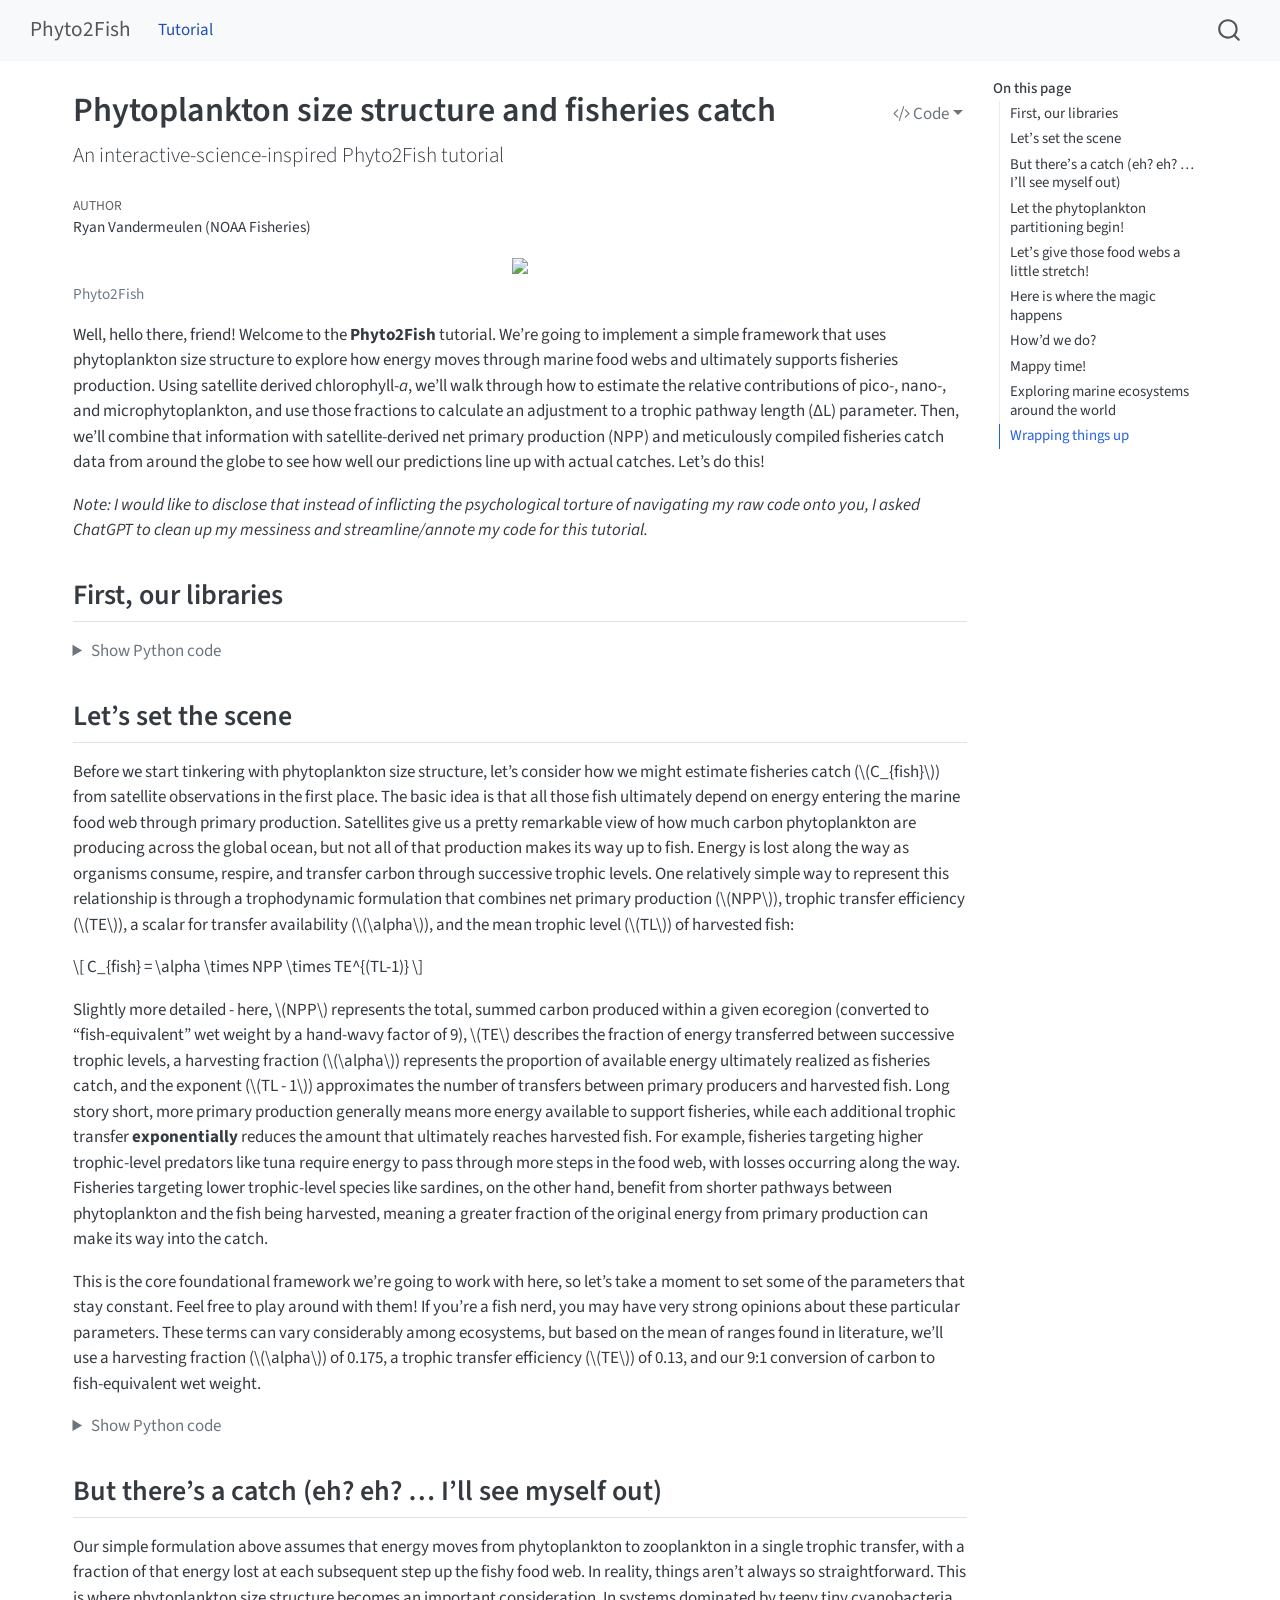
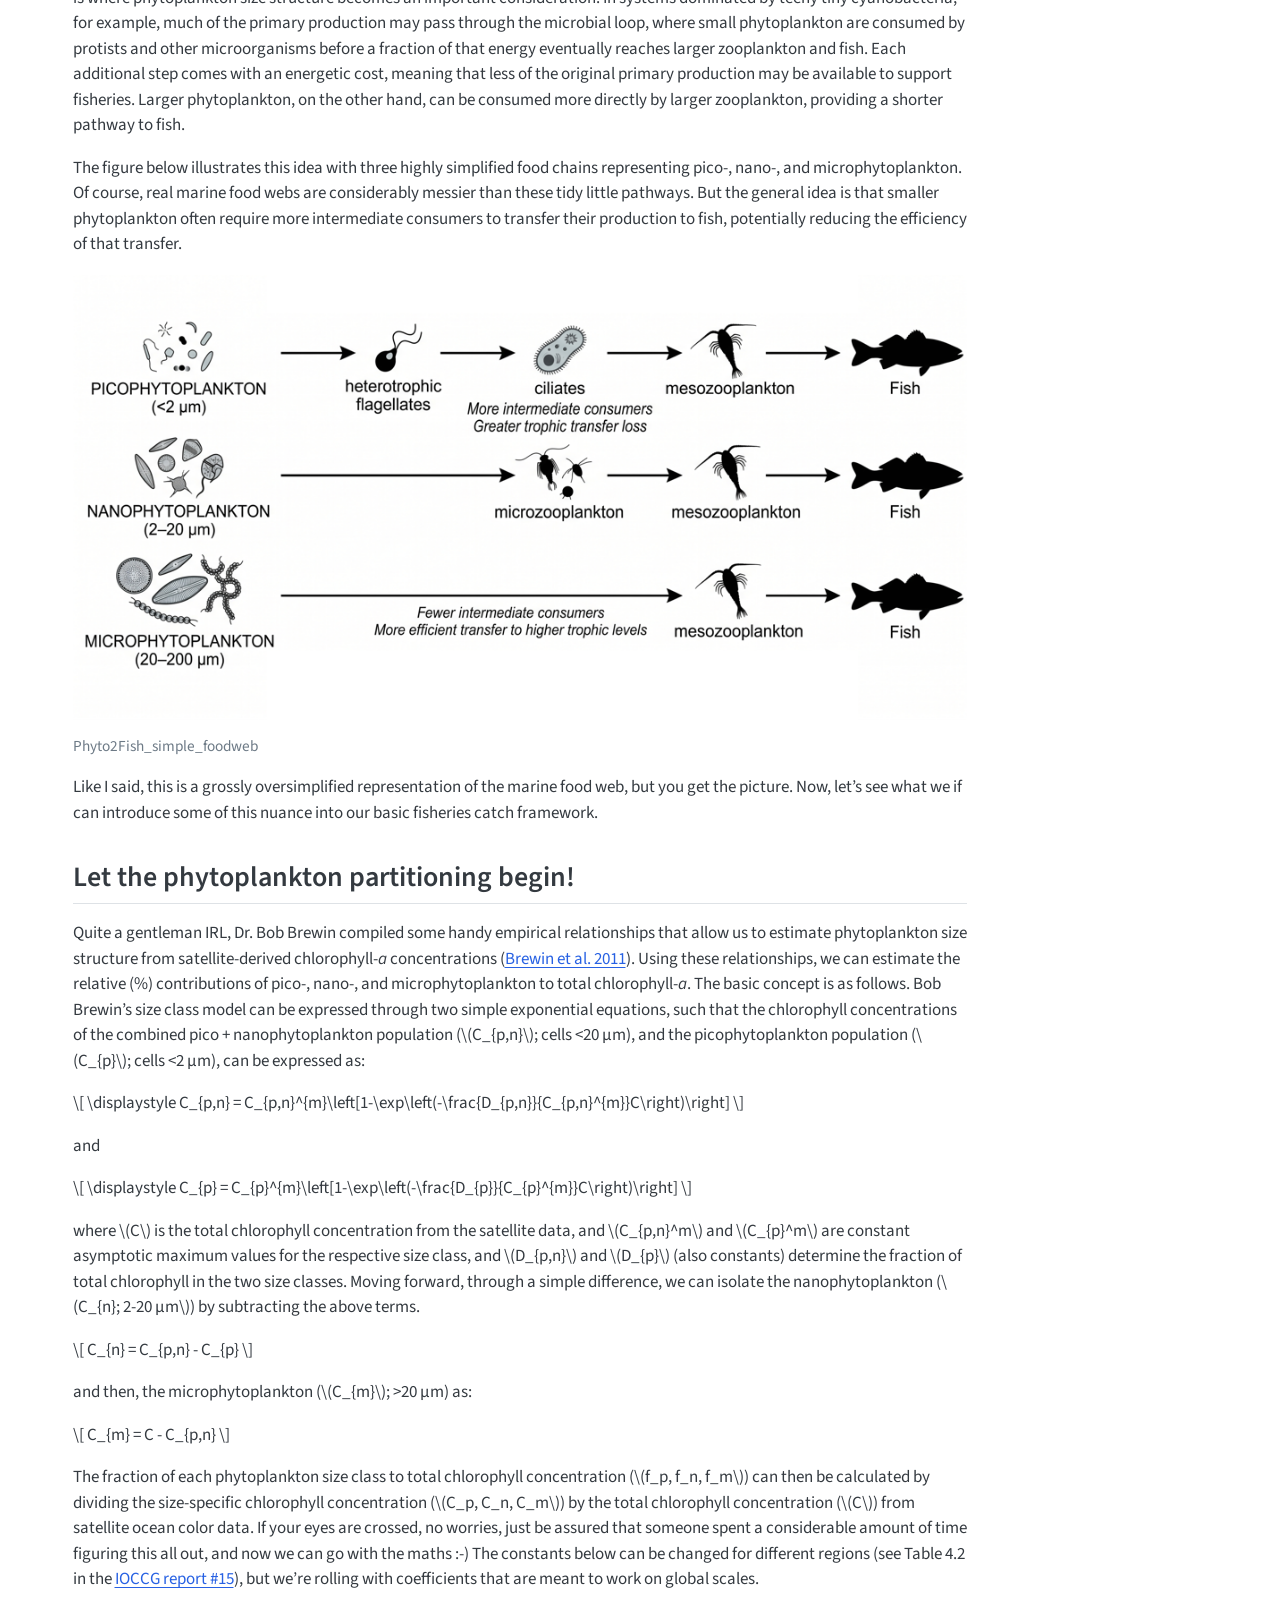
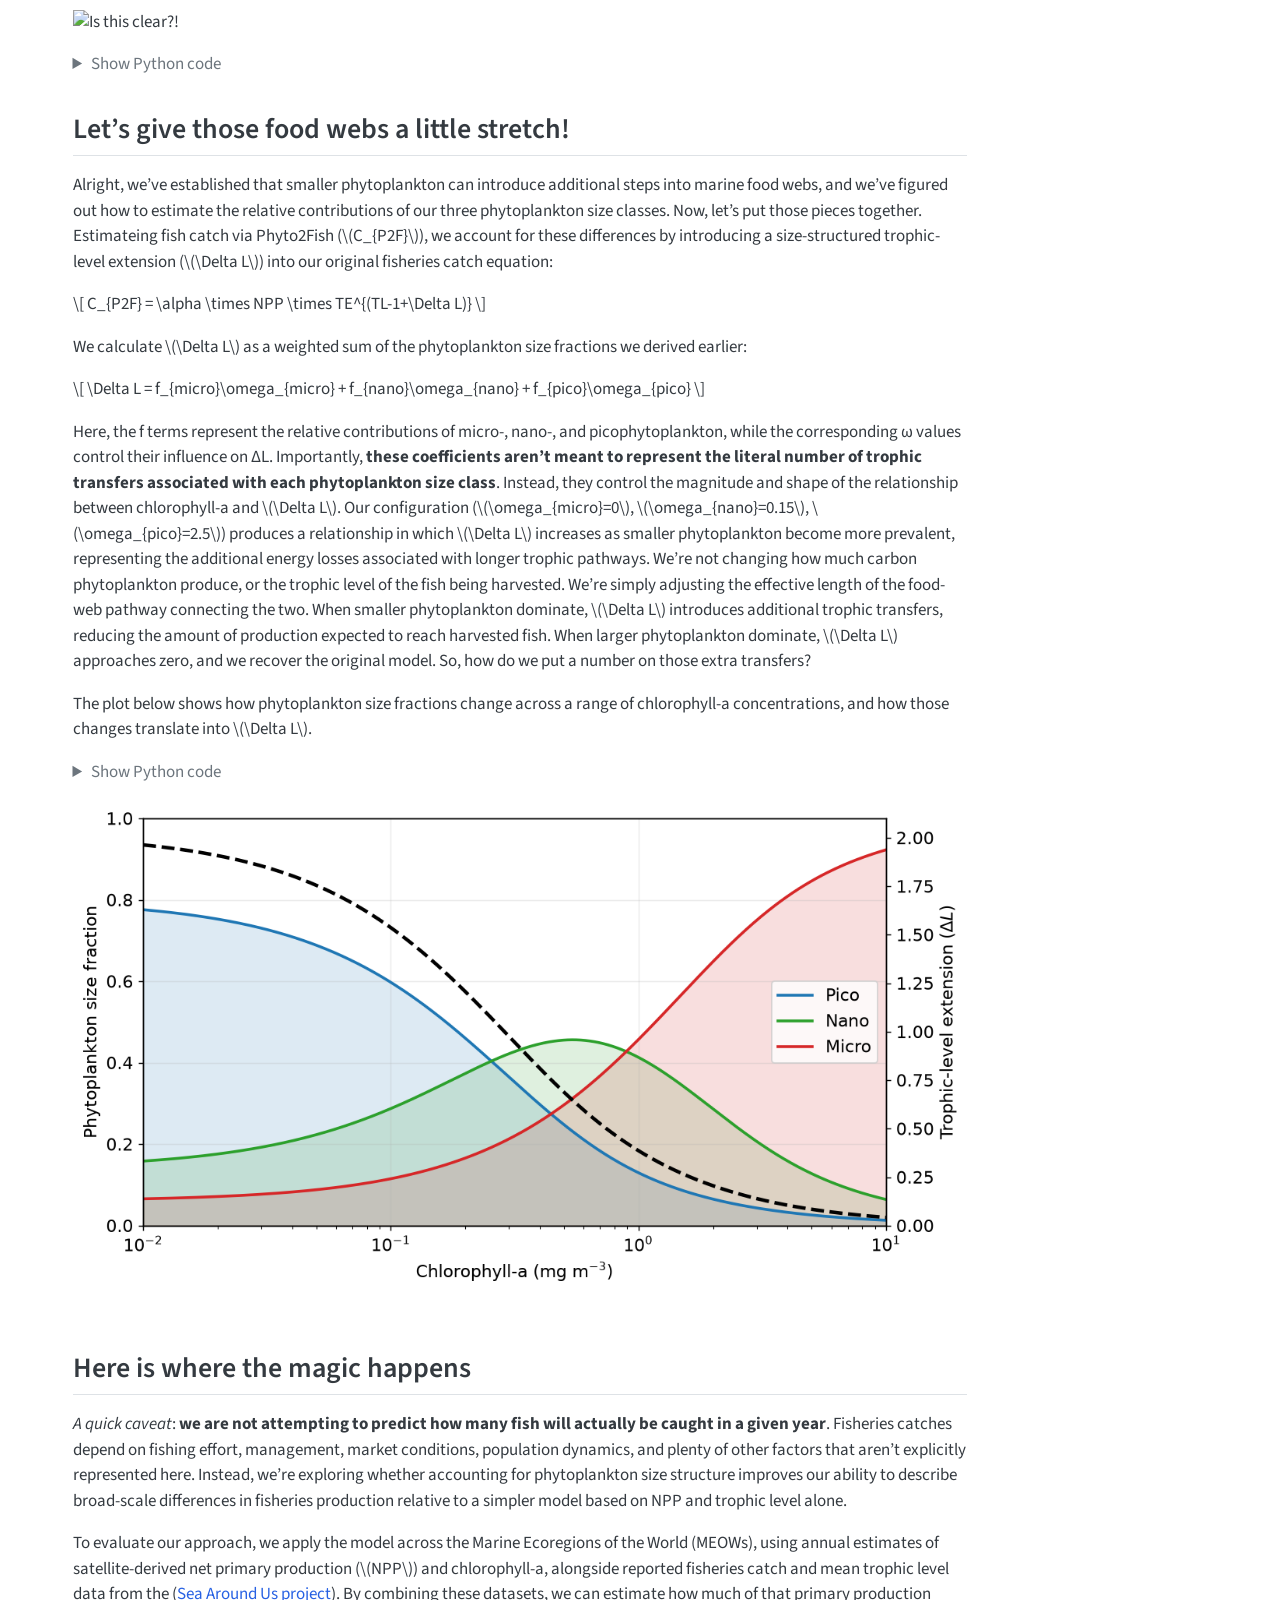
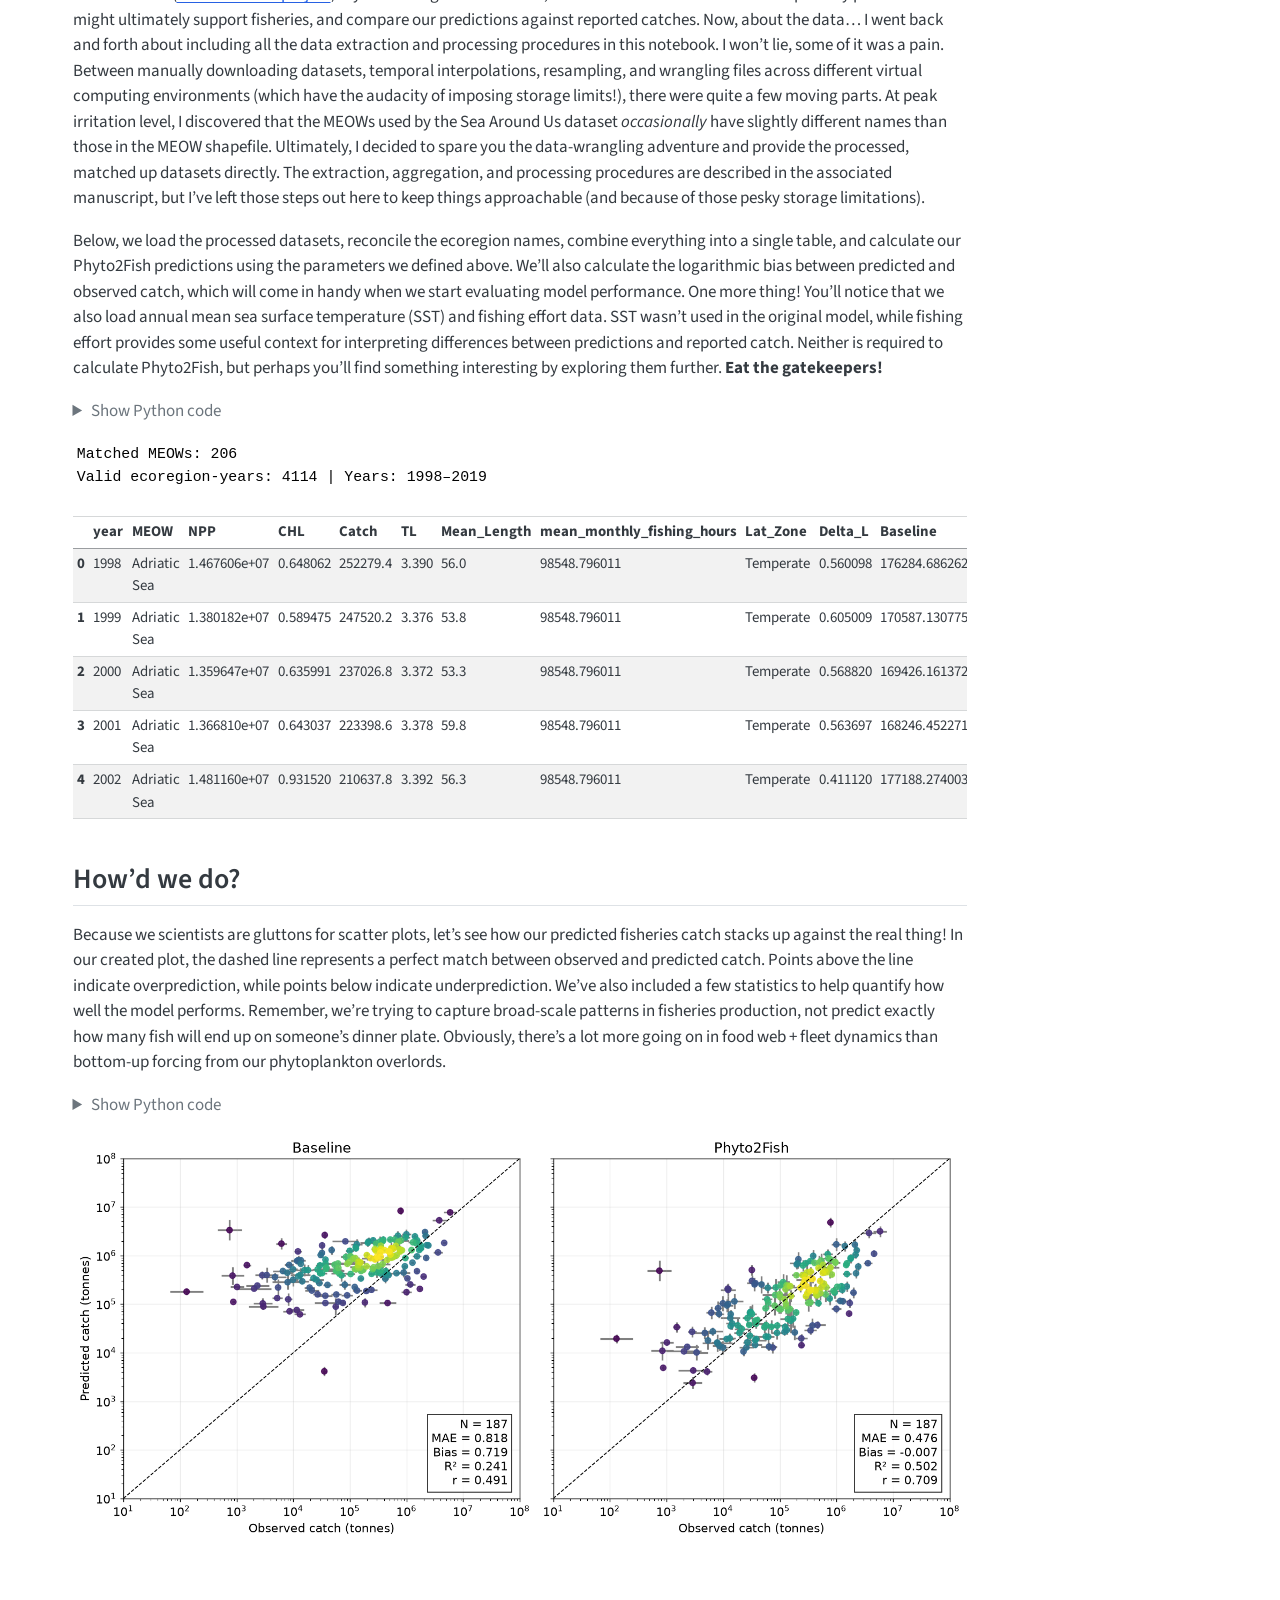
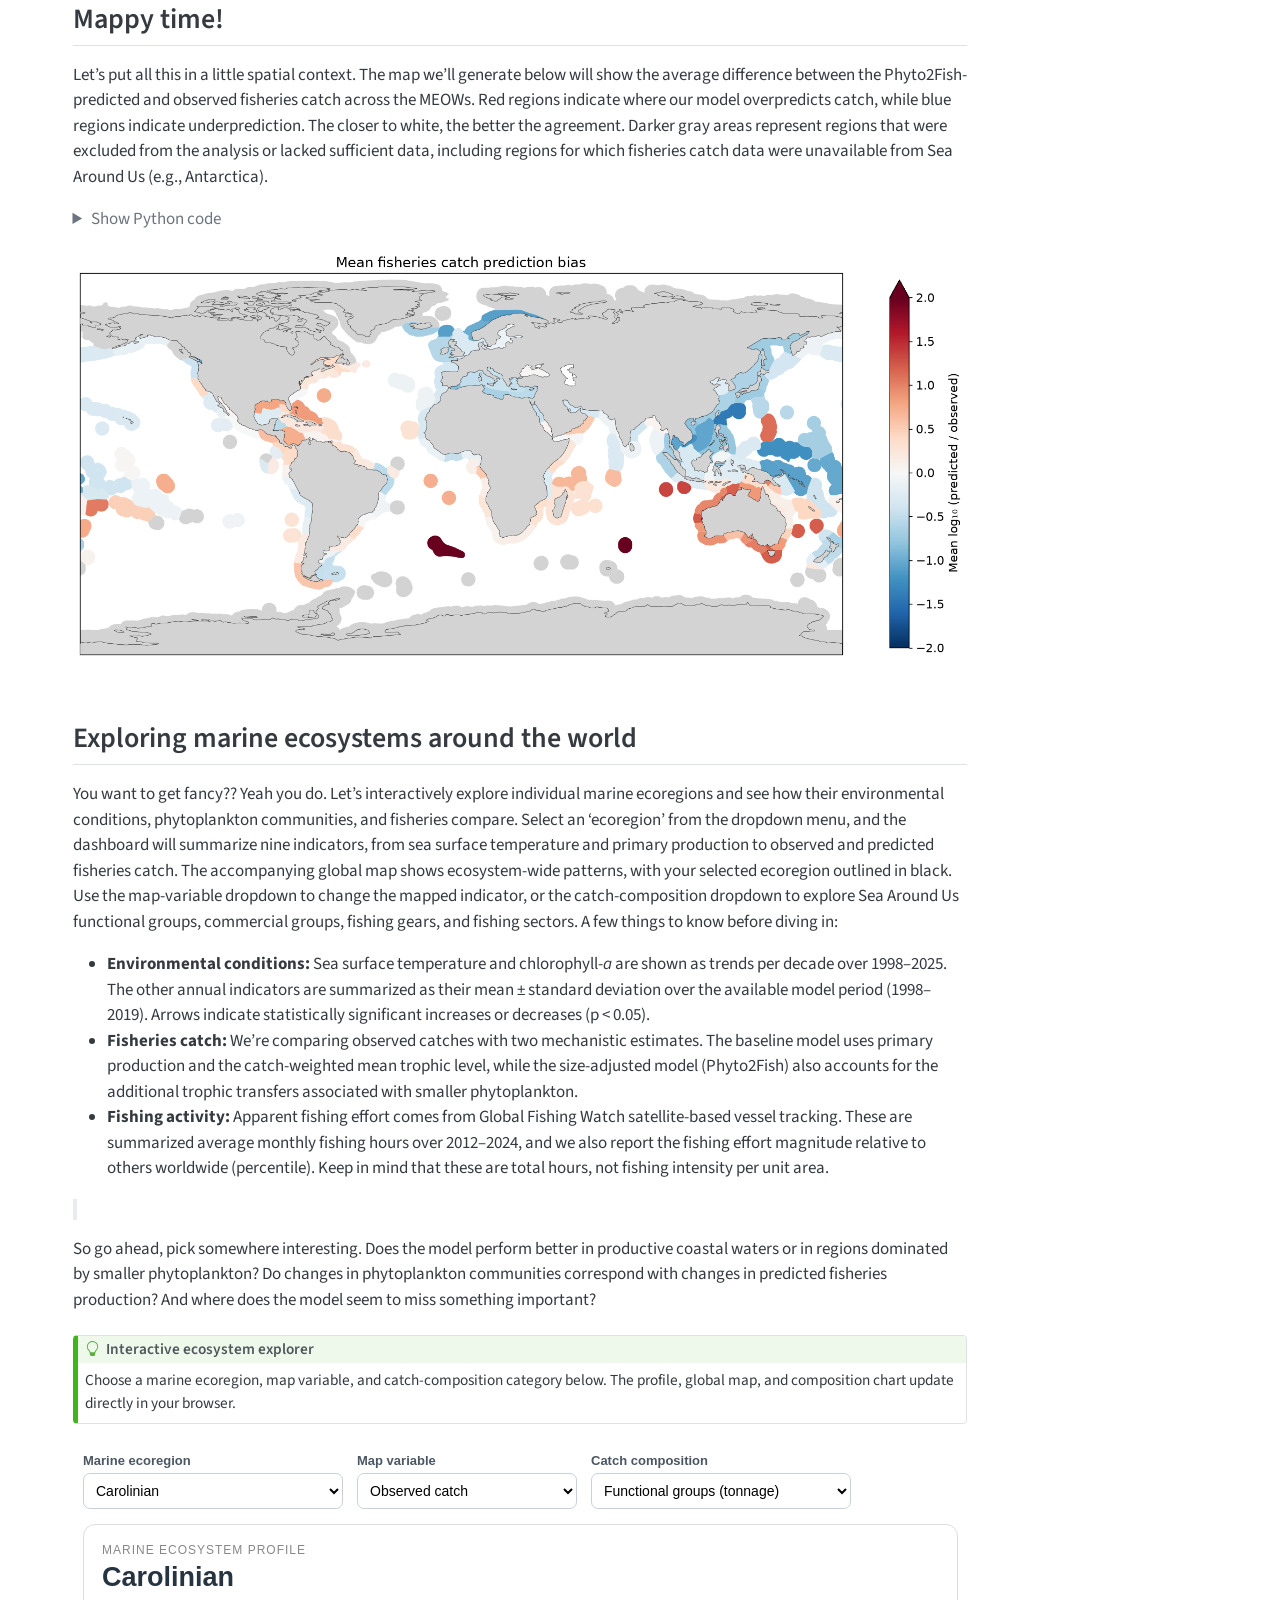
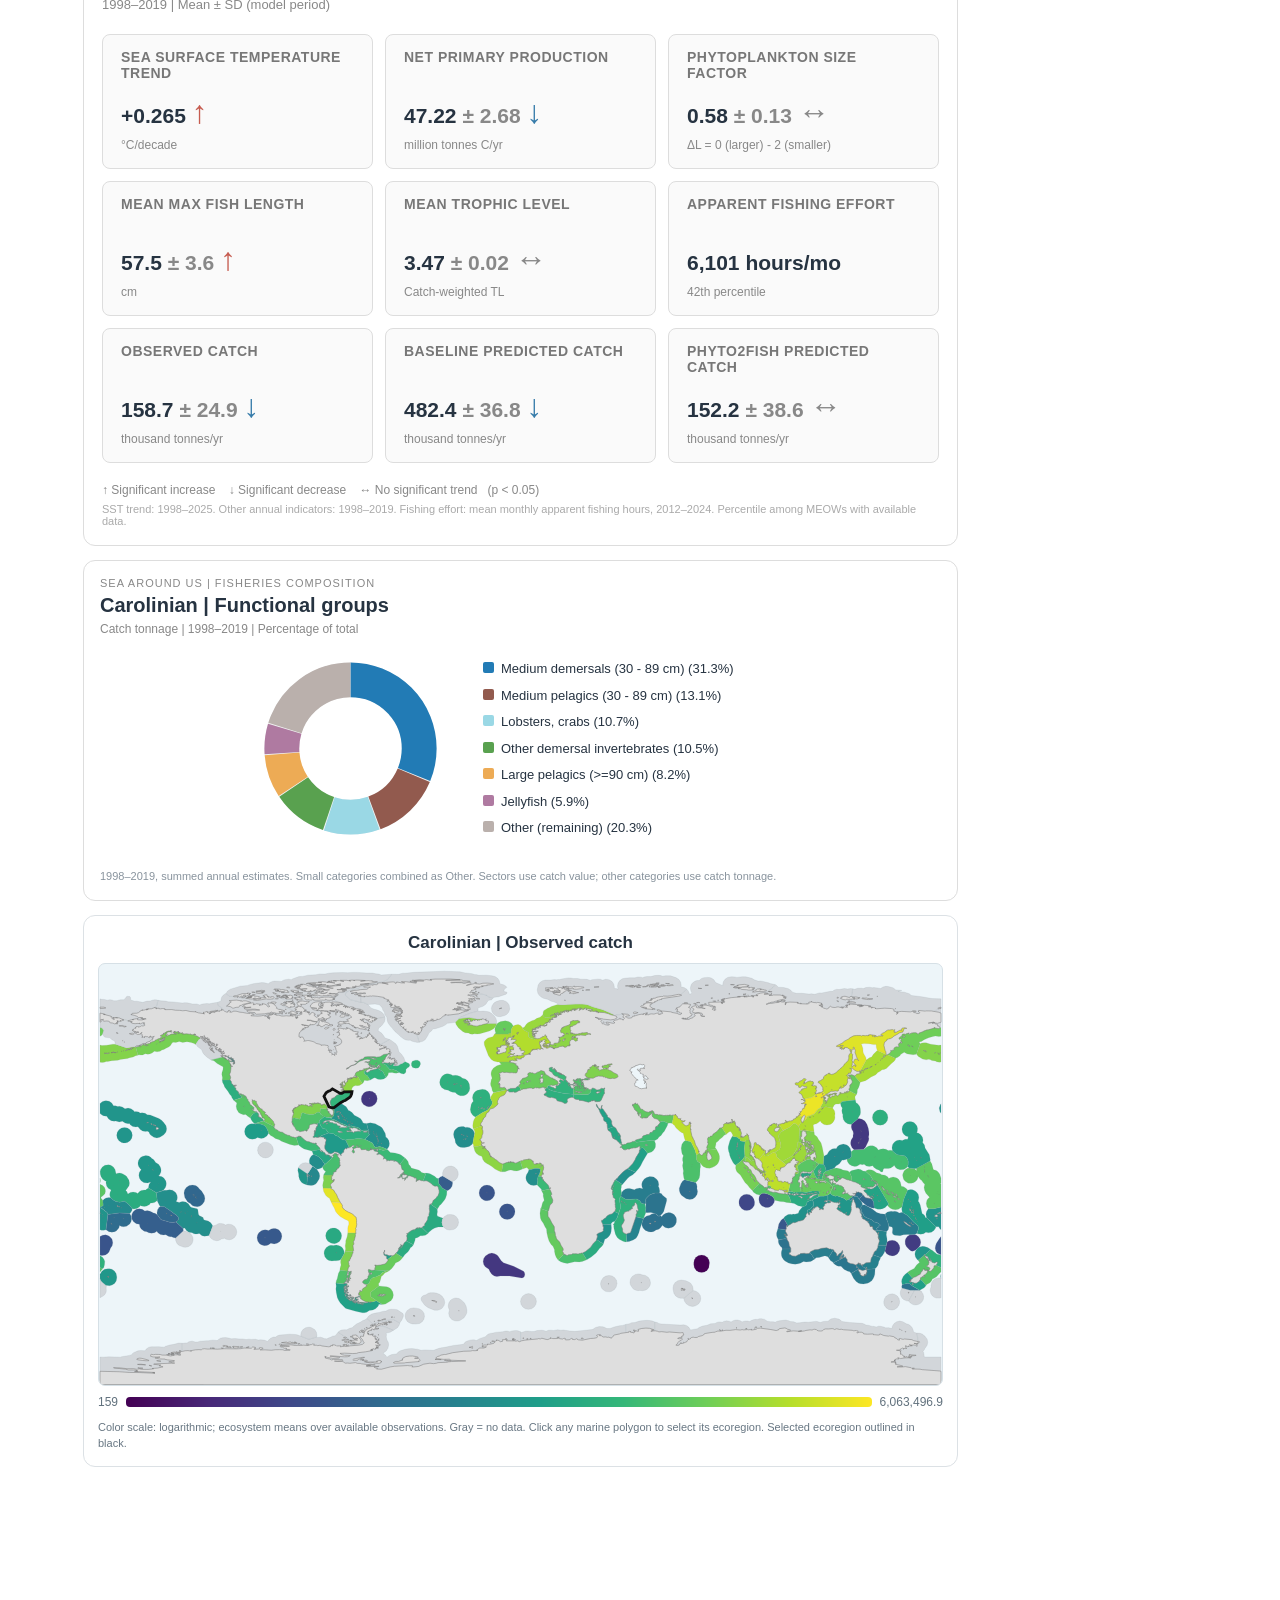
==== commit cd144718: "Update Phyto2Fish tutorial" ====
--- a/index.html
+++ b/index.html
@@ -236,7 +236,7 @@
 <p><em>Note: I would like to disclose that instead of inflicting the psychological torture of navigating my raw code onto you, I asked ChatGPT to clean up my messiness and streamline/annote my code for this tutorial.</em></p>
 <section id="first-our-libraries" class="level2">
 <h2 class="anchored" data-anchor-id="first-our-libraries">First, our libraries</h2>
-<div id="8b901fd2" class="cell" data-execution_count="1">
+<div id="9368c774" class="cell" data-execution_count="1">
 <details class="code-fold">
 <summary>Show Python code</summary>
 <div class="code-copy-outer-scaffold"><div class="sourceCode cell-code" id="cb1"><pre class="sourceCode python code-with-copy"><code class="sourceCode python"><span id="cb1-1"><a href="#cb1-1" aria-hidden="true" tabindex="-1"></a><span class="im">import</span> numpy <span class="im">as</span> np</span>
@@ -258,7 +258,7 @@
 \]</span></p>
 <p>Slightly more detailed - here, <span class="math inline">\(NPP\)</span> represents the total, summed carbon produced within a given ecoregion (converted to “fish-equivalent” wet weight by a hand-wavy factor of 9), <span class="math inline">\(TE\)</span> describes the fraction of energy transferred between successive trophic levels, a harvesting fraction (<span class="math inline">\(\alpha\)</span>) represents the proportion of available energy ultimately realized as fisheries catch, and the exponent (<span class="math inline">\(TL - 1\)</span>) approximates the number of transfers between primary producers and harvested fish. Long story short, more primary production generally means more energy available to support fisheries, while each additional trophic transfer <strong>exponentially</strong> reduces the amount that ultimately reaches harvested fish. For example, fisheries targeting higher trophic-level predators like tuna require energy to pass through more steps in the food web, with losses occurring along the way. Fisheries targeting lower trophic-level species like sardines, on the other hand, benefit from shorter pathways between phytoplankton and the fish being harvested, meaning a greater fraction of the original energy from primary production can make its way into the catch.</p>
 <p>This is the core foundational framework we’re going to work with here, so let’s take a moment to set some of the parameters that stay constant. Feel free to play around with them! If you’re a fish nerd, you may have very strong opinions about these particular parameters. These terms can vary considerably among ecosystems, but based on the mean of ranges found in literature, we’ll use a harvesting fraction (<span class="math inline">\(\alpha\)</span>) of 0.175, a trophic transfer efficiency (<span class="math inline">\(TE\)</span>) of 0.13, and our 9:1 conversion of carbon to fish-equivalent wet weight.</p>
-<div id="b15ad747" class="cell" data-execution_count="2">
+<div id="bd34ad41" class="cell" data-execution_count="2">
 <details class="code-fold">
 <summary>Show Python code</summary>
 <div class="code-copy-outer-scaffold"><div class="sourceCode cell-code" id="cb2"><pre class="sourceCode python code-with-copy"><code class="sourceCode python"><span id="cb2-1"><a href="#cb2-1" aria-hidden="true" tabindex="-1"></a><span class="co"># Fisheries model parameters</span></span>
@@ -298,7 +298,7 @@
 \]</span></p>
 <p>The fraction of each phytoplankton size class to total chlorophyll concentration (<span class="math inline">\(f_p, f_n, f_m\)</span>) can then be calculated by dividing the size-specific chlorophyll concentration (<span class="math inline">\(C_p, C_n, C_m\)</span>) by the total chlorophyll concentration (<span class="math inline">\(C\)</span>) from satellite ocean color data. If your eyes are crossed, no worries, just be assured that someone spent a considerable amount of time figuring this all out, and now we can go with the maths :-) The constants below can be changed for different regions (see Table 4.2 in the <a href="https://ioccg.org/wp-content/uploads/2018/09/ioccg_report_15_2014.pdf">IOCCG report #15</a>), but we’re rolling with coefficients that are meant to work on global scales.</p>
 <p><img src="https://raw.githubusercontent.com/fish-pace/2025-tutorials/main/Supporting_files/Princess_bride.gif" class="img-fluid" alt="Is this clear?">!</p>
-<div id="20c45255" class="cell" data-execution_count="3">
+<div id="04ab72cb" class="cell" data-execution_count="3">
 <details class="code-fold">
 <summary>Show Python code</summary>
 <div class="code-copy-outer-scaffold"><div class="sourceCode cell-code" id="cb3"><pre class="sourceCode python code-with-copy"><code class="sourceCode python"><span id="cb3-1"><a href="#cb3-1" aria-hidden="true" tabindex="-1"></a><span class="co"># Brewin (2011) size-class model coefficients</span></span>
@@ -324,7 +324,7 @@
 \]</span></p>
 <p>Here, the f terms represent the relative contributions of micro-, nano-, and picophytoplankton, while the corresponding ω values control their influence on ΔL. Importantly, <strong>these coefficients aren’t meant to represent the literal number of trophic transfers associated with each phytoplankton size class</strong>. Instead, they control the magnitude and shape of the relationship between chlorophyll-a and <span class="math inline">\(\Delta L\)</span>. Our configuration (<span class="math inline">\(\omega_{micro}=0\)</span>, <span class="math inline">\(\omega_{nano}=0.15\)</span>, <span class="math inline">\(\omega_{pico}=2.5\)</span>) produces a relationship in which <span class="math inline">\(\Delta L\)</span> increases as smaller phytoplankton become more prevalent, representing the additional energy losses associated with longer trophic pathways. We’re not changing how much carbon phytoplankton produce, or the trophic level of the fish being harvested. We’re simply adjusting the effective length of the food-web pathway connecting the two. When smaller phytoplankton dominate, <span class="math inline">\(\Delta L\)</span> introduces additional trophic transfers, reducing the amount of production expected to reach harvested fish. When larger phytoplankton dominate, <span class="math inline">\(\Delta L\)</span> approaches zero, and we recover the original model. So, how do we put a number on those extra transfers?</p>
 <p>The plot below shows how phytoplankton size fractions change across a range of chlorophyll-a concentrations, and how those changes translate into <span class="math inline">\(\Delta L\)</span>.</p>
-<div id="7640114a" class="cell" data-execution_count="4">
+<div id="4f3889de" class="cell" data-execution_count="4">
 <details class="code-fold">
 <summary>Show Python code</summary>
 <div class="code-copy-outer-scaffold"><div class="sourceCode cell-code" id="cb4"><pre class="sourceCode python code-with-copy"><code class="sourceCode python"><span id="cb4-1"><a href="#cb4-1" aria-hidden="true" tabindex="-1"></a><span class="co"># Editable size-specific transfer weighting coefficients (pico, nano, micro)</span></span>
@@ -365,7 +365,7 @@
 <p><em>A quick caveat</em>: <strong>we are not attempting to predict how many fish will actually be caught in a given year</strong>. Fisheries catches depend on fishing effort, management, market conditions, population dynamics, and plenty of other factors that aren’t explicitly represented here. Instead, we’re exploring whether accounting for phytoplankton size structure improves our ability to describe broad-scale differences in fisheries production relative to a simpler model based on NPP and trophic level alone.</p>
 <p>To evaluate our approach, we apply the model across the Marine Ecoregions of the World (MEOWs), using annual estimates of satellite-derived net primary production (<span class="math inline">\(NPP\)</span>) and chlorophyll-a, alongside reported fisheries catch and mean trophic level data from the (<a href="https://www.seaaroundus.org/data/#/marine-trophic-index">Sea Around Us project</a>). By combining these datasets, we can estimate how much of that primary production might ultimately support fisheries, and compare our predictions against reported catches. Now, about the data… I went back and forth about including all the data extraction and processing procedures in this notebook. I won’t lie, some of it was a pain. Between manually downloading datasets, temporal interpolations, resampling, and wrangling files across different virtual computing environments (which have the audacity of imposing storage limits!), there were quite a few moving parts. At peak irritation level, I discovered that the MEOWs used by the Sea Around Us dataset <em>occasionally</em> have slightly different names than those in the MEOW shapefile. Ultimately, I decided to spare you the data-wrangling adventure and provide the processed, matched up datasets directly. The extraction, aggregation, and processing procedures are described in the associated manuscript, but I’ve left those steps out here to keep things approachable (and because of those pesky storage limitations).</p>
 <p>Below, we load the processed datasets, reconcile the ecoregion names, combine everything into a single table, and calculate our Phyto2Fish predictions using the parameters we defined above. We’ll also calculate the logarithmic bias between predicted and observed catch, which will come in handy when we start evaluating model performance. One more thing! You’ll notice that we also load annual mean sea surface temperature (SST) and fishing effort data. SST wasn’t used in the original model, while fishing effort provides some useful context for interpreting differences between predictions and reported catch. Neither is required to calculate Phyto2Fish, but perhaps you’ll find something interesting by exploring them further. <strong>Eat the gatekeepers!</strong></p>
-<div id="5baa6a64" class="cell" data-execution_count="5">
+<div id="bafd3387" class="cell" data-execution_count="5">
 <details class="code-fold">
 <summary>Show Python code</summary>
 <div class="code-copy-outer-scaffold"><div class="sourceCode cell-code" id="cb5"><pre class="sourceCode python code-with-copy"><code class="sourceCode python"><span id="cb5-1"><a href="#cb5-1" aria-hidden="true" tabindex="-1"></a><span class="co"># Read data</span></span>
@@ -375,41 +375,43 @@
 <span id="cb5-5"><a href="#cb5-5" aria-hidden="true" tabindex="-1"></a>fishing_hours <span class="op">=</span> pd.read_csv(<span class="st">'Supporting_files/MEOW_mean_monthly_fishing_hours_2012_2024.csv'</span>)</span>
 <span id="cb5-6"><a href="#cb5-6" aria-hidden="true" tabindex="-1"></a>catch <span class="op">=</span> pd.read_csv(<span class="st">'Supporting_files/MEOW_catch_smoothed_1998_present.csv'</span>)</span>
 <span id="cb5-7"><a href="#cb5-7" aria-hidden="true" tabindex="-1"></a>tl <span class="op">=</span> pd.read_csv(<span class="st">'Supporting_files/MEOW_mtl_smoothed_1998_present.csv'</span>)</span>
-<span id="cb5-8"><a href="#cb5-8" aria-hidden="true" tabindex="-1"></a>lookup <span class="op">=</span> pd.read_csv(<span class="st">'Supporting_files/SAU_MEOW_lookup.csv'</span>)</span>
-<span id="cb5-9"><a href="#cb5-9" aria-hidden="true" tabindex="-1"></a>meow <span class="op">=</span> gpd.read_file(<span class="st">'Supporting_files/meow_ecos.shp'</span>)</span>
-<span id="cb5-10"><a href="#cb5-10" aria-hidden="true" tabindex="-1"></a></span>
-<span id="cb5-11"><a href="#cb5-11" aria-hidden="true" tabindex="-1"></a><span class="co"># Translate SAU column names to MEOW ecoregion names.</span></span>
-<span id="cb5-12"><a href="#cb5-12" aria-hidden="true" tabindex="-1"></a>rename <span class="op">=</span> {<span class="ss">f"MEOW_</span><span class="sc">{</span>r<span class="sc">.</span>meow_id<span class="sc">}</span><span class="ss">_</span><span class="sc">{</span>r<span class="sc">.</span>meow_name<span class="sc">}</span><span class="ss">"</span>.replace(<span class="st">' '</span>, <span class="st">'_'</span>).replace(<span class="st">'-'</span>, <span class="st">'_'</span>).replace(<span class="st">'/'</span>, <span class="st">'_'</span>): r.meow_name <span class="cf">for</span> r <span class="kw">in</span> lookup.itertuples()}</span>
-<span id="cb5-13"><a href="#cb5-13" aria-hidden="true" tabindex="-1"></a>catch, tl <span class="op">=</span> catch.rename(columns<span class="op">=</span>rename), tl.rename(columns<span class="op">=</span>rename)</span>
-<span id="cb5-14"><a href="#cb5-14" aria-hidden="true" tabindex="-1"></a>common <span class="op">=</span> <span class="bu">sorted</span>(<span class="bu">set</span>(npp) <span class="op">&amp;</span> <span class="bu">set</span>(chl) <span class="op">&amp;</span> <span class="bu">set</span>(catch) <span class="op">&amp;</span> <span class="bu">set</span>(tl) <span class="op">-</span> {<span class="st">'year'</span>})</span>
-<span id="cb5-15"><a href="#cb5-15" aria-hidden="true" tabindex="-1"></a><span class="bu">print</span>(<span class="ss">f'Matched MEOWs: </span><span class="sc">{</span><span class="bu">len</span>(common)<span class="sc">}</span><span class="ss">'</span>)</span>
-<span id="cb5-16"><a href="#cb5-16" aria-hidden="true" tabindex="-1"></a></span>
-<span id="cb5-17"><a href="#cb5-17" aria-hidden="true" tabindex="-1"></a><span class="co"># Combine observations by MEOW and year, add fishing effort and latitude zones</span></span>
-<span id="cb5-18"><a href="#cb5-18" aria-hidden="true" tabindex="-1"></a><span class="kw">def</span> to_long(df, value):</span>
-<span id="cb5-19"><a href="#cb5-19" aria-hidden="true" tabindex="-1"></a>    <span class="cf">return</span> df[[<span class="st">'year'</span>] <span class="op">+</span> common].melt(<span class="st">'year'</span>, var_name<span class="op">=</span><span class="st">'MEOW'</span>, value_name<span class="op">=</span>value) </span>
-<span id="cb5-20"><a href="#cb5-20" aria-hidden="true" tabindex="-1"></a>data <span class="op">=</span> to_long(npp, <span class="st">'NPP'</span>).merge(to_long(chl, <span class="st">'CHL'</span>)).merge(to_long(catch, <span class="st">'Catch'</span>)).merge(to_long(tl, <span class="st">'TL'</span>))</span>
-<span id="cb5-21"><a href="#cb5-21" aria-hidden="true" tabindex="-1"></a>data <span class="op">=</span> data.merge(fishing_hours[[<span class="st">'MEOW'</span>, <span class="st">'mean_monthly_fishing_hours'</span>]], on<span class="op">=</span><span class="st">'MEOW'</span>, how<span class="op">=</span><span class="st">'left'</span>)</span>
-<span id="cb5-22"><a href="#cb5-22" aria-hidden="true" tabindex="-1"></a>zones <span class="op">=</span> meow[[<span class="st">'ECOREGION'</span>, <span class="st">'Lat_Zone'</span>]].drop_duplicates().rename(columns<span class="op">=</span>{<span class="st">'ECOREGION'</span>: <span class="st">'MEOW'</span>})</span>
-<span id="cb5-23"><a href="#cb5-23" aria-hidden="true" tabindex="-1"></a>data <span class="op">=</span> data.merge(zones, on<span class="op">=</span><span class="st">'MEOW'</span>, how<span class="op">=</span><span class="st">'left'</span>)</span>
-<span id="cb5-24"><a href="#cb5-24" aria-hidden="true" tabindex="-1"></a><span class="co"># Exclude polar regions and invalid observations</span></span>
-<span id="cb5-25"><a href="#cb5-25" aria-hidden="true" tabindex="-1"></a>data <span class="op">=</span> data[(data.Lat_Zone <span class="op">!=</span> <span class="st">'Polar'</span>) <span class="op">&amp;</span> (data.NPP <span class="op">&gt;</span> <span class="dv">0</span>) <span class="op">&amp;</span> (data.CHL <span class="op">&gt;</span> <span class="dv">0</span>) <span class="op">&amp;</span> (data.Catch <span class="op">&gt;</span> <span class="dv">0</span>) <span class="op">&amp;</span> data.TL.notna()].copy()</span>
-<span id="cb5-26"><a href="#cb5-26" aria-hidden="true" tabindex="-1"></a></span>
-<span id="cb5-27"><a href="#cb5-27" aria-hidden="true" tabindex="-1"></a><span class="co"># Baseline and Phyto2Fish predictions</span></span>
-<span id="cb5-28"><a href="#cb5-28" aria-hidden="true" tabindex="-1"></a>data[<span class="st">'Delta_L'</span>] <span class="op">=</span> delta_tl(data.CHL)</span>
-<span id="cb5-29"><a href="#cb5-29" aria-hidden="true" tabindex="-1"></a>data[<span class="st">'Baseline'</span>] <span class="op">=</span> alpha <span class="op">*</span> data.NPP <span class="op">*</span> wet_weight <span class="op">*</span> TE <span class="op">**</span> (data.TL <span class="op">-</span> <span class="dv">1</span>)</span>
-<span id="cb5-30"><a href="#cb5-30" aria-hidden="true" tabindex="-1"></a>data[<span class="st">'Predicted'</span>] <span class="op">=</span> alpha <span class="op">*</span> data.NPP <span class="op">*</span> wet_weight <span class="op">*</span> TE <span class="op">**</span> (data.TL <span class="op">-</span> <span class="dv">1</span> <span class="op">+</span> data.Delta_L)</span>
-<span id="cb5-31"><a href="#cb5-31" aria-hidden="true" tabindex="-1"></a>data[<span class="st">'Baseline_Log_bias'</span>] <span class="op">=</span> np.log10(data.Baseline <span class="op">/</span> data.Catch)</span>
-<span id="cb5-32"><a href="#cb5-32" aria-hidden="true" tabindex="-1"></a>data[<span class="st">'Log_bias'</span>] <span class="op">=</span> np.log10(data.Predicted <span class="op">/</span> data.Catch)</span>
-<span id="cb5-33"><a href="#cb5-33" aria-hidden="true" tabindex="-1"></a>effort_data <span class="op">=</span> data.dropna(subset<span class="op">=</span>[<span class="st">'mean_monthly_fishing_hours'</span>]).copy()</span>
-<span id="cb5-34"><a href="#cb5-34" aria-hidden="true" tabindex="-1"></a></span>
-<span id="cb5-35"><a href="#cb5-35" aria-hidden="true" tabindex="-1"></a><span class="bu">print</span>(<span class="ss">f'Valid ecoregion-years: </span><span class="sc">{</span><span class="bu">len</span>(data)<span class="sc">}</span><span class="ss"> | Years: </span><span class="sc">{</span>data<span class="sc">.</span>year<span class="sc">.</span><span class="bu">min</span>()<span class="sc">}</span><span class="ss">–</span><span class="sc">{</span>data<span class="sc">.</span>year<span class="sc">.</span><span class="bu">max</span>()<span class="sc">}</span><span class="ss">'</span>)</span>
-<span id="cb5-36"><a href="#cb5-36" aria-hidden="true" tabindex="-1"></a>data.head()</span></code></pre></div><button title="Copy to Clipboard" class="code-copy-button"><i class="bi"></i></button></div>
+<span id="cb5-8"><a href="#cb5-8" aria-hidden="true" tabindex="-1"></a>length <span class="op">=</span> pd.read_csv(<span class="st">'Supporting_files/MEOW_mean_max_length_1998_present.csv'</span>)</span>
+<span id="cb5-9"><a href="#cb5-9" aria-hidden="true" tabindex="-1"></a>lookup <span class="op">=</span> pd.read_csv(<span class="st">'Supporting_files/SAU_MEOW_lookup.csv'</span>)</span>
+<span id="cb5-10"><a href="#cb5-10" aria-hidden="true" tabindex="-1"></a>meow <span class="op">=</span> gpd.read_file(<span class="st">'Supporting_files/meow_ecos.shp'</span>)</span>
+<span id="cb5-11"><a href="#cb5-11" aria-hidden="true" tabindex="-1"></a></span>
+<span id="cb5-12"><a href="#cb5-12" aria-hidden="true" tabindex="-1"></a><span class="co"># Translate SAU column names to MEOW ecoregion names.</span></span>
+<span id="cb5-13"><a href="#cb5-13" aria-hidden="true" tabindex="-1"></a>rename <span class="op">=</span> {<span class="ss">f"MEOW_</span><span class="sc">{</span>r<span class="sc">.</span>meow_id<span class="sc">}</span><span class="ss">_</span><span class="sc">{</span>r<span class="sc">.</span>meow_name<span class="sc">}</span><span class="ss">"</span>.replace(<span class="st">' '</span>, <span class="st">'_'</span>).replace(<span class="st">'-'</span>, <span class="st">'_'</span>).replace(<span class="st">'/'</span>, <span class="st">'_'</span>): r.meow_name <span class="cf">for</span> r <span class="kw">in</span> lookup.itertuples()}</span>
+<span id="cb5-14"><a href="#cb5-14" aria-hidden="true" tabindex="-1"></a>catch, tl, length <span class="op">=</span> [df.rename(columns<span class="op">=</span>rename) <span class="cf">for</span> df <span class="kw">in</span> (catch, tl, length)]</span>
+<span id="cb5-15"><a href="#cb5-15" aria-hidden="true" tabindex="-1"></a>common <span class="op">=</span> <span class="bu">sorted</span>(<span class="bu">set</span>(npp) <span class="op">&amp;</span> <span class="bu">set</span>(chl) <span class="op">&amp;</span> <span class="bu">set</span>(catch) <span class="op">&amp;</span> <span class="bu">set</span>(tl) <span class="op">-</span> {<span class="st">'year'</span>})</span>
+<span id="cb5-16"><a href="#cb5-16" aria-hidden="true" tabindex="-1"></a><span class="bu">print</span>(<span class="ss">f'Matched MEOWs: </span><span class="sc">{</span><span class="bu">len</span>(common)<span class="sc">}</span><span class="ss">'</span>)</span>
+<span id="cb5-17"><a href="#cb5-17" aria-hidden="true" tabindex="-1"></a></span>
+<span id="cb5-18"><a href="#cb5-18" aria-hidden="true" tabindex="-1"></a><span class="co"># Combine observations by MEOW and year, add fishing effort and latitude zones</span></span>
+<span id="cb5-19"><a href="#cb5-19" aria-hidden="true" tabindex="-1"></a><span class="kw">def</span> to_long(df, value):</span>
+<span id="cb5-20"><a href="#cb5-20" aria-hidden="true" tabindex="-1"></a>    <span class="cf">return</span> df[[<span class="st">'year'</span>] <span class="op">+</span> common].melt(<span class="st">'year'</span>, var_name<span class="op">=</span><span class="st">'MEOW'</span>, value_name<span class="op">=</span>value) </span>
+<span id="cb5-21"><a href="#cb5-21" aria-hidden="true" tabindex="-1"></a>data <span class="op">=</span> to_long(npp, <span class="st">'NPP'</span>).merge(to_long(chl, <span class="st">'CHL'</span>)).merge(to_long(catch, <span class="st">'Catch'</span>)).merge(to_long(tl, <span class="st">'TL'</span>))</span>
+<span id="cb5-22"><a href="#cb5-22" aria-hidden="true" tabindex="-1"></a>data <span class="op">=</span> data.merge(to_long(length, <span class="st">'Mean_Length'</span>), on<span class="op">=</span>[<span class="st">'year'</span>, <span class="st">'MEOW'</span>], how<span class="op">=</span><span class="st">'left'</span>)</span>
+<span id="cb5-23"><a href="#cb5-23" aria-hidden="true" tabindex="-1"></a>data <span class="op">=</span> data.merge(fishing_hours[[<span class="st">'MEOW'</span>, <span class="st">'mean_monthly_fishing_hours'</span>]], on<span class="op">=</span><span class="st">'MEOW'</span>, how<span class="op">=</span><span class="st">'left'</span>)</span>
+<span id="cb5-24"><a href="#cb5-24" aria-hidden="true" tabindex="-1"></a>zones <span class="op">=</span> meow[[<span class="st">'ECOREGION'</span>, <span class="st">'Lat_Zone'</span>]].drop_duplicates().rename(columns<span class="op">=</span>{<span class="st">'ECOREGION'</span>: <span class="st">'MEOW'</span>})</span>
+<span id="cb5-25"><a href="#cb5-25" aria-hidden="true" tabindex="-1"></a>data <span class="op">=</span> data.merge(zones, on<span class="op">=</span><span class="st">'MEOW'</span>, how<span class="op">=</span><span class="st">'left'</span>)</span>
+<span id="cb5-26"><a href="#cb5-26" aria-hidden="true" tabindex="-1"></a><span class="co"># Exclude polar regions and invalid observations</span></span>
+<span id="cb5-27"><a href="#cb5-27" aria-hidden="true" tabindex="-1"></a>data <span class="op">=</span> data[(data.Lat_Zone <span class="op">!=</span> <span class="st">'Polar'</span>) <span class="op">&amp;</span> (data.NPP <span class="op">&gt;</span> <span class="dv">0</span>) <span class="op">&amp;</span> (data.CHL <span class="op">&gt;</span> <span class="dv">0</span>) <span class="op">&amp;</span> (data.Catch <span class="op">&gt;</span> <span class="dv">0</span>) <span class="op">&amp;</span> data.TL.notna()].copy()</span>
+<span id="cb5-28"><a href="#cb5-28" aria-hidden="true" tabindex="-1"></a></span>
+<span id="cb5-29"><a href="#cb5-29" aria-hidden="true" tabindex="-1"></a><span class="co"># Baseline and Phyto2Fish predictions</span></span>
+<span id="cb5-30"><a href="#cb5-30" aria-hidden="true" tabindex="-1"></a>data[<span class="st">'Delta_L'</span>] <span class="op">=</span> delta_tl(data.CHL)</span>
+<span id="cb5-31"><a href="#cb5-31" aria-hidden="true" tabindex="-1"></a>data[<span class="st">'Baseline'</span>] <span class="op">=</span> alpha <span class="op">*</span> data.NPP <span class="op">*</span> wet_weight <span class="op">*</span> TE <span class="op">**</span> (data.TL <span class="op">-</span> <span class="dv">1</span>)</span>
+<span id="cb5-32"><a href="#cb5-32" aria-hidden="true" tabindex="-1"></a>data[<span class="st">'Predicted'</span>] <span class="op">=</span> alpha <span class="op">*</span> data.NPP <span class="op">*</span> wet_weight <span class="op">*</span> TE <span class="op">**</span> (data.TL <span class="op">-</span> <span class="dv">1</span> <span class="op">+</span> data.Delta_L)</span>
+<span id="cb5-33"><a href="#cb5-33" aria-hidden="true" tabindex="-1"></a>data[<span class="st">'Baseline_Log_bias'</span>] <span class="op">=</span> np.log10(data.Baseline <span class="op">/</span> data.Catch)</span>
+<span id="cb5-34"><a href="#cb5-34" aria-hidden="true" tabindex="-1"></a>data[<span class="st">'Log_bias'</span>] <span class="op">=</span> np.log10(data.Predicted <span class="op">/</span> data.Catch)</span>
+<span id="cb5-35"><a href="#cb5-35" aria-hidden="true" tabindex="-1"></a>effort_data <span class="op">=</span> data.dropna(subset<span class="op">=</span>[<span class="st">'mean_monthly_fishing_hours'</span>]).copy()</span>
+<span id="cb5-36"><a href="#cb5-36" aria-hidden="true" tabindex="-1"></a></span>
+<span id="cb5-37"><a href="#cb5-37" aria-hidden="true" tabindex="-1"></a><span class="bu">print</span>(<span class="ss">f'Valid ecoregion-years: </span><span class="sc">{</span><span class="bu">len</span>(data)<span class="sc">}</span><span class="ss"> | Years: </span><span class="sc">{</span>data<span class="sc">.</span>year<span class="sc">.</span><span class="bu">min</span>()<span class="sc">}</span><span class="ss">–</span><span class="sc">{</span>data<span class="sc">.</span>year<span class="sc">.</span><span class="bu">max</span>()<span class="sc">}</span><span class="ss">'</span>)</span>
+<span id="cb5-38"><a href="#cb5-38" aria-hidden="true" tabindex="-1"></a>data.head()</span></code></pre></div><button title="Copy to Clipboard" class="code-copy-button"><i class="bi"></i></button></div>
 </details>
 <div class="cell-output cell-output-stdout">
 <pre><code>Matched MEOWs: 206
 Valid ecoregion-years: 4114 | Years: 1998–2019</code></pre>
 </div>
-<div class="cell-output cell-output-display" data-execution_count="5">
+<div class="cell-output cell-output-display" data-execution_count="21">
 <div>
 
 
@@ -423,6 +425,7 @@
 <th data-quarto-table-cell-role="th">CHL</th>
 <th data-quarto-table-cell-role="th">Catch</th>
 <th data-quarto-table-cell-role="th">TL</th>
+<th data-quarto-table-cell-role="th">Mean_Length</th>
 <th data-quarto-table-cell-role="th">mean_monthly_fishing_hours</th>
 <th data-quarto-table-cell-role="th">Lat_Zone</th>
 <th data-quarto-table-cell-role="th">Delta_L</th>
@@ -441,6 +444,7 @@
 <td>0.648062</td>
 <td>252279.4</td>
 <td>3.390</td>
+<td>56.0</td>
 <td>98548.796011</td>
 <td>Temperate</td>
 <td>0.560098</td>
@@ -457,6 +461,7 @@
 <td>0.589475</td>
 <td>247520.2</td>
 <td>3.376</td>
+<td>53.8</td>
 <td>98548.796011</td>
 <td>Temperate</td>
 <td>0.605009</td>
@@ -473,6 +478,7 @@
 <td>0.635991</td>
 <td>237026.8</td>
 <td>3.372</td>
+<td>53.3</td>
 <td>98548.796011</td>
 <td>Temperate</td>
 <td>0.568820</td>
@@ -489,6 +495,7 @@
 <td>0.643037</td>
 <td>223398.6</td>
 <td>3.378</td>
+<td>59.8</td>
 <td>98548.796011</td>
 <td>Temperate</td>
 <td>0.563697</td>
@@ -505,6 +512,7 @@
 <td>0.931520</td>
 <td>210637.8</td>
 <td>3.392</td>
+<td>56.3</td>
 <td>98548.796011</td>
 <td>Temperate</td>
 <td>0.411120</td>
@@ -523,7 +531,7 @@
 <section id="howd-we-do" class="level2">
 <h2 class="anchored" data-anchor-id="howd-we-do">How’d we do?</h2>
 <p>Because we scientists are gluttons for scatter plots, let’s see how our predicted fisheries catch stacks up against the real thing! In our created plot, the dashed line represents a perfect match between observed and predicted catch. Points above the line indicate overprediction, while points below indicate underprediction. We’ve also included a few statistics to help quantify how well the model performs. Remember, we’re trying to capture broad-scale patterns in fisheries production, not predict exactly how many fish will end up on someone’s dinner plate. Obviously, there’s a lot more going on in food web + fleet dynamics than bottom-up forcing from our phytoplankton overlords.</p>
-<div id="1f11d526" class="cell" data-execution_count="6">
+<div id="7d6b96a7" class="cell" data-execution_count="6">
 <details class="code-fold">
 <summary>Show Python code</summary>
 <div class="code-copy-outer-scaffold"><div class="sourceCode cell-code" id="cb7"><pre class="sourceCode python code-with-copy"><code class="sourceCode python"><span id="cb7-1"><a href="#cb7-1" aria-hidden="true" tabindex="-1"></a><span class="co"># Geometric mean ± 1 geometric standard deviation per MEOW</span></span>
@@ -567,7 +575,7 @@
 <section id="mappy-time" class="level2">
 <h2 class="anchored" data-anchor-id="mappy-time">Mappy time!</h2>
 <p>Let’s put all this in a little spatial context. The map we’ll generate below will show the average difference between the Phyto2Fish-predicted and observed fisheries catch across the MEOWs. Red regions indicate where our model overpredicts catch, while blue regions indicate underprediction. The closer to white, the better the agreement. Darker gray areas represent regions that were excluded from the analysis or lacked sufficient data, including regions for which fisheries catch data were unavailable from Sea Around Us (e.g., Antarctica).</p>
-<div id="9cde0c7b" class="cell" data-execution_count="7">
+<div id="63f36dad" class="cell" data-execution_count="7">
 <details class="code-fold">
 <summary>Show Python code</summary>
 <div class="code-copy-outer-scaffold"><div class="sourceCode cell-code" id="cb8"><pre class="sourceCode python code-with-copy"><code class="sourceCode python"><span id="cb8-1"><a href="#cb8-1" aria-hidden="true" tabindex="-1"></a><span class="co"># Switch 'Log_bias' to 'Baseline_Log_bias' to view baseline model bias instead</span></span>
@@ -615,7 +623,7 @@
 <p>Choose a marine ecoregion, map variable, and catch-composition category below. The profile, global map, and composition chart update directly in your browser.</p>
 </div>
 </div>
-<div id="8684975a" class="cell" data-results="asis" data-execution_count="8">
+<div id="5f24e4ef" class="cell" data-results="asis" data-execution_count="8">
 <div class="cell-output cell-output-display">
 
 <iframe id="phyto2fish-explorer" title="Interactive Phyto2Fish ecosystem explorer" src="explorer.html" style="display:block;width:100%;height:1350px;border:0;overflow:hidden;" scrolling="no" loading="eager" onload="
@@ -1279,174 +1287,176 @@
 <span id="cb9-190"><a href="#cb9-190" aria-hidden="true" tabindex="-1"></a>fishing_hours <span class="op">=</span> pd.read_csv(<span class="st">'Supporting_files/MEOW_mean_monthly_fishing_hours_2012_2024.csv'</span>)</span>
 <span id="cb9-191"><a href="#cb9-191" aria-hidden="true" tabindex="-1"></a>catch <span class="op">=</span> pd.read_csv(<span class="st">'Supporting_files/MEOW_catch_smoothed_1998_present.csv'</span>)</span>
 <span id="cb9-192"><a href="#cb9-192" aria-hidden="true" tabindex="-1"></a>tl <span class="op">=</span> pd.read_csv(<span class="st">'Supporting_files/MEOW_mtl_smoothed_1998_present.csv'</span>)</span>
-<span id="cb9-193"><a href="#cb9-193" aria-hidden="true" tabindex="-1"></a>lookup <span class="op">=</span> pd.read_csv(<span class="st">'Supporting_files/SAU_MEOW_lookup.csv'</span>)</span>
-<span id="cb9-194"><a href="#cb9-194" aria-hidden="true" tabindex="-1"></a>meow <span class="op">=</span> gpd.read_file(<span class="st">'Supporting_files/meow_ecos.shp'</span>)</span>
-<span id="cb9-195"><a href="#cb9-195" aria-hidden="true" tabindex="-1"></a></span>
-<span id="cb9-196"><a href="#cb9-196" aria-hidden="true" tabindex="-1"></a><span class="co"># Translate SAU column names to MEOW ecoregion names.</span></span>
-<span id="cb9-197"><a href="#cb9-197" aria-hidden="true" tabindex="-1"></a>rename <span class="op">=</span> {<span class="ss">f"MEOW_</span><span class="sc">{</span>r<span class="sc">.</span>meow_id<span class="sc">}</span><span class="ss">_</span><span class="sc">{</span>r<span class="sc">.</span>meow_name<span class="sc">}</span><span class="ss">"</span>.replace(<span class="st">' '</span>, <span class="st">'_'</span>).replace(<span class="st">'-'</span>, <span class="st">'_'</span>).replace(<span class="st">'/'</span>, <span class="st">'_'</span>): r.meow_name <span class="cf">for</span> r <span class="kw">in</span> lookup.itertuples()}</span>
-<span id="cb9-198"><a href="#cb9-198" aria-hidden="true" tabindex="-1"></a>catch, tl <span class="op">=</span> catch.rename(columns<span class="op">=</span>rename), tl.rename(columns<span class="op">=</span>rename)</span>
-<span id="cb9-199"><a href="#cb9-199" aria-hidden="true" tabindex="-1"></a>common <span class="op">=</span> <span class="bu">sorted</span>(<span class="bu">set</span>(npp) <span class="op">&amp;</span> <span class="bu">set</span>(chl) <span class="op">&amp;</span> <span class="bu">set</span>(catch) <span class="op">&amp;</span> <span class="bu">set</span>(tl) <span class="op">-</span> {<span class="st">'year'</span>})</span>
-<span id="cb9-200"><a href="#cb9-200" aria-hidden="true" tabindex="-1"></a><span class="bu">print</span>(<span class="ss">f'Matched MEOWs: </span><span class="sc">{</span><span class="bu">len</span>(common)<span class="sc">}</span><span class="ss">'</span>)</span>
-<span id="cb9-201"><a href="#cb9-201" aria-hidden="true" tabindex="-1"></a></span>
-<span id="cb9-202"><a href="#cb9-202" aria-hidden="true" tabindex="-1"></a><span class="co"># Combine observations by MEOW and year, add fishing effort and latitude zones</span></span>
-<span id="cb9-203"><a href="#cb9-203" aria-hidden="true" tabindex="-1"></a><span class="kw">def</span> to_long(df, value):</span>
-<span id="cb9-204"><a href="#cb9-204" aria-hidden="true" tabindex="-1"></a>    <span class="cf">return</span> df[[<span class="st">'year'</span>] <span class="op">+</span> common].melt(<span class="st">'year'</span>, var_name<span class="op">=</span><span class="st">'MEOW'</span>, value_name<span class="op">=</span>value) </span>
-<span id="cb9-205"><a href="#cb9-205" aria-hidden="true" tabindex="-1"></a>data <span class="op">=</span> to_long(npp, <span class="st">'NPP'</span>).merge(to_long(chl, <span class="st">'CHL'</span>)).merge(to_long(catch, <span class="st">'Catch'</span>)).merge(to_long(tl, <span class="st">'TL'</span>))</span>
-<span id="cb9-206"><a href="#cb9-206" aria-hidden="true" tabindex="-1"></a>data <span class="op">=</span> data.merge(fishing_hours[[<span class="st">'MEOW'</span>, <span class="st">'mean_monthly_fishing_hours'</span>]], on<span class="op">=</span><span class="st">'MEOW'</span>, how<span class="op">=</span><span class="st">'left'</span>)</span>
-<span id="cb9-207"><a href="#cb9-207" aria-hidden="true" tabindex="-1"></a>zones <span class="op">=</span> meow[[<span class="st">'ECOREGION'</span>, <span class="st">'Lat_Zone'</span>]].drop_duplicates().rename(columns<span class="op">=</span>{<span class="st">'ECOREGION'</span>: <span class="st">'MEOW'</span>})</span>
-<span id="cb9-208"><a href="#cb9-208" aria-hidden="true" tabindex="-1"></a>data <span class="op">=</span> data.merge(zones, on<span class="op">=</span><span class="st">'MEOW'</span>, how<span class="op">=</span><span class="st">'left'</span>)</span>
-<span id="cb9-209"><a href="#cb9-209" aria-hidden="true" tabindex="-1"></a><span class="co"># Exclude polar regions and invalid observations</span></span>
-<span id="cb9-210"><a href="#cb9-210" aria-hidden="true" tabindex="-1"></a>data <span class="op">=</span> data[(data.Lat_Zone <span class="op">!=</span> <span class="st">'Polar'</span>) <span class="op">&amp;</span> (data.NPP <span class="op">&gt;</span> <span class="dv">0</span>) <span class="op">&amp;</span> (data.CHL <span class="op">&gt;</span> <span class="dv">0</span>) <span class="op">&amp;</span> (data.Catch <span class="op">&gt;</span> <span class="dv">0</span>) <span class="op">&amp;</span> data.TL.notna()].copy()</span>
-<span id="cb9-211"><a href="#cb9-211" aria-hidden="true" tabindex="-1"></a></span>
-<span id="cb9-212"><a href="#cb9-212" aria-hidden="true" tabindex="-1"></a><span class="co"># Baseline and Phyto2Fish predictions</span></span>
-<span id="cb9-213"><a href="#cb9-213" aria-hidden="true" tabindex="-1"></a>data[<span class="st">'Delta_L'</span>] <span class="op">=</span> delta_tl(data.CHL)</span>
-<span id="cb9-214"><a href="#cb9-214" aria-hidden="true" tabindex="-1"></a>data[<span class="st">'Baseline'</span>] <span class="op">=</span> alpha <span class="op">*</span> data.NPP <span class="op">*</span> wet_weight <span class="op">*</span> TE <span class="op">**</span> (data.TL <span class="op">-</span> <span class="dv">1</span>)</span>
-<span id="cb9-215"><a href="#cb9-215" aria-hidden="true" tabindex="-1"></a>data[<span class="st">'Predicted'</span>] <span class="op">=</span> alpha <span class="op">*</span> data.NPP <span class="op">*</span> wet_weight <span class="op">*</span> TE <span class="op">**</span> (data.TL <span class="op">-</span> <span class="dv">1</span> <span class="op">+</span> data.Delta_L)</span>
-<span id="cb9-216"><a href="#cb9-216" aria-hidden="true" tabindex="-1"></a>data[<span class="st">'Baseline_Log_bias'</span>] <span class="op">=</span> np.log10(data.Baseline <span class="op">/</span> data.Catch)</span>
-<span id="cb9-217"><a href="#cb9-217" aria-hidden="true" tabindex="-1"></a>data[<span class="st">'Log_bias'</span>] <span class="op">=</span> np.log10(data.Predicted <span class="op">/</span> data.Catch)</span>
-<span id="cb9-218"><a href="#cb9-218" aria-hidden="true" tabindex="-1"></a>effort_data <span class="op">=</span> data.dropna(subset<span class="op">=</span>[<span class="st">'mean_monthly_fishing_hours'</span>]).copy()</span>
-<span id="cb9-219"><a href="#cb9-219" aria-hidden="true" tabindex="-1"></a></span>
-<span id="cb9-220"><a href="#cb9-220" aria-hidden="true" tabindex="-1"></a><span class="bu">print</span>(<span class="ss">f'Valid ecoregion-years: </span><span class="sc">{</span><span class="bu">len</span>(data)<span class="sc">}</span><span class="ss"> | Years: </span><span class="sc">{</span>data<span class="sc">.</span>year<span class="sc">.</span><span class="bu">min</span>()<span class="sc">}</span><span class="ss">–</span><span class="sc">{</span>data<span class="sc">.</span>year<span class="sc">.</span><span class="bu">max</span>()<span class="sc">}</span><span class="ss">'</span>)</span>
-<span id="cb9-221"><a href="#cb9-221" aria-hidden="true" tabindex="-1"></a>data.head()</span>
-<span id="cb9-222"><a href="#cb9-222" aria-hidden="true" tabindex="-1"></a><span class="in">```</span></span>
-<span id="cb9-223"><a href="#cb9-223" aria-hidden="true" tabindex="-1"></a></span>
-<span id="cb9-224"><a href="#cb9-224" aria-hidden="true" tabindex="-1"></a><span class="fu">## How'd we do? </span></span>
+<span id="cb9-193"><a href="#cb9-193" aria-hidden="true" tabindex="-1"></a>length <span class="op">=</span> pd.read_csv(<span class="st">'Supporting_files/MEOW_mean_max_length_1998_present.csv'</span>)</span>
+<span id="cb9-194"><a href="#cb9-194" aria-hidden="true" tabindex="-1"></a>lookup <span class="op">=</span> pd.read_csv(<span class="st">'Supporting_files/SAU_MEOW_lookup.csv'</span>)</span>
+<span id="cb9-195"><a href="#cb9-195" aria-hidden="true" tabindex="-1"></a>meow <span class="op">=</span> gpd.read_file(<span class="st">'Supporting_files/meow_ecos.shp'</span>)</span>
+<span id="cb9-196"><a href="#cb9-196" aria-hidden="true" tabindex="-1"></a></span>
+<span id="cb9-197"><a href="#cb9-197" aria-hidden="true" tabindex="-1"></a><span class="co"># Translate SAU column names to MEOW ecoregion names.</span></span>
+<span id="cb9-198"><a href="#cb9-198" aria-hidden="true" tabindex="-1"></a>rename <span class="op">=</span> {<span class="ss">f"MEOW_</span><span class="sc">{</span>r<span class="sc">.</span>meow_id<span class="sc">}</span><span class="ss">_</span><span class="sc">{</span>r<span class="sc">.</span>meow_name<span class="sc">}</span><span class="ss">"</span>.replace(<span class="st">' '</span>, <span class="st">'_'</span>).replace(<span class="st">'-'</span>, <span class="st">'_'</span>).replace(<span class="st">'/'</span>, <span class="st">'_'</span>): r.meow_name <span class="cf">for</span> r <span class="kw">in</span> lookup.itertuples()}</span>
+<span id="cb9-199"><a href="#cb9-199" aria-hidden="true" tabindex="-1"></a>catch, tl, length <span class="op">=</span> [df.rename(columns<span class="op">=</span>rename) <span class="cf">for</span> df <span class="kw">in</span> (catch, tl, length)]</span>
+<span id="cb9-200"><a href="#cb9-200" aria-hidden="true" tabindex="-1"></a>common <span class="op">=</span> <span class="bu">sorted</span>(<span class="bu">set</span>(npp) <span class="op">&amp;</span> <span class="bu">set</span>(chl) <span class="op">&amp;</span> <span class="bu">set</span>(catch) <span class="op">&amp;</span> <span class="bu">set</span>(tl) <span class="op">-</span> {<span class="st">'year'</span>})</span>
+<span id="cb9-201"><a href="#cb9-201" aria-hidden="true" tabindex="-1"></a><span class="bu">print</span>(<span class="ss">f'Matched MEOWs: </span><span class="sc">{</span><span class="bu">len</span>(common)<span class="sc">}</span><span class="ss">'</span>)</span>
+<span id="cb9-202"><a href="#cb9-202" aria-hidden="true" tabindex="-1"></a></span>
+<span id="cb9-203"><a href="#cb9-203" aria-hidden="true" tabindex="-1"></a><span class="co"># Combine observations by MEOW and year, add fishing effort and latitude zones</span></span>
+<span id="cb9-204"><a href="#cb9-204" aria-hidden="true" tabindex="-1"></a><span class="kw">def</span> to_long(df, value):</span>
+<span id="cb9-205"><a href="#cb9-205" aria-hidden="true" tabindex="-1"></a>    <span class="cf">return</span> df[[<span class="st">'year'</span>] <span class="op">+</span> common].melt(<span class="st">'year'</span>, var_name<span class="op">=</span><span class="st">'MEOW'</span>, value_name<span class="op">=</span>value) </span>
+<span id="cb9-206"><a href="#cb9-206" aria-hidden="true" tabindex="-1"></a>data <span class="op">=</span> to_long(npp, <span class="st">'NPP'</span>).merge(to_long(chl, <span class="st">'CHL'</span>)).merge(to_long(catch, <span class="st">'Catch'</span>)).merge(to_long(tl, <span class="st">'TL'</span>))</span>
+<span id="cb9-207"><a href="#cb9-207" aria-hidden="true" tabindex="-1"></a>data <span class="op">=</span> data.merge(to_long(length, <span class="st">'Mean_Length'</span>), on<span class="op">=</span>[<span class="st">'year'</span>, <span class="st">'MEOW'</span>], how<span class="op">=</span><span class="st">'left'</span>)</span>
+<span id="cb9-208"><a href="#cb9-208" aria-hidden="true" tabindex="-1"></a>data <span class="op">=</span> data.merge(fishing_hours[[<span class="st">'MEOW'</span>, <span class="st">'mean_monthly_fishing_hours'</span>]], on<span class="op">=</span><span class="st">'MEOW'</span>, how<span class="op">=</span><span class="st">'left'</span>)</span>
+<span id="cb9-209"><a href="#cb9-209" aria-hidden="true" tabindex="-1"></a>zones <span class="op">=</span> meow[[<span class="st">'ECOREGION'</span>, <span class="st">'Lat_Zone'</span>]].drop_duplicates().rename(columns<span class="op">=</span>{<span class="st">'ECOREGION'</span>: <span class="st">'MEOW'</span>})</span>
+<span id="cb9-210"><a href="#cb9-210" aria-hidden="true" tabindex="-1"></a>data <span class="op">=</span> data.merge(zones, on<span class="op">=</span><span class="st">'MEOW'</span>, how<span class="op">=</span><span class="st">'left'</span>)</span>
+<span id="cb9-211"><a href="#cb9-211" aria-hidden="true" tabindex="-1"></a><span class="co"># Exclude polar regions and invalid observations</span></span>
+<span id="cb9-212"><a href="#cb9-212" aria-hidden="true" tabindex="-1"></a>data <span class="op">=</span> data[(data.Lat_Zone <span class="op">!=</span> <span class="st">'Polar'</span>) <span class="op">&amp;</span> (data.NPP <span class="op">&gt;</span> <span class="dv">0</span>) <span class="op">&amp;</span> (data.CHL <span class="op">&gt;</span> <span class="dv">0</span>) <span class="op">&amp;</span> (data.Catch <span class="op">&gt;</span> <span class="dv">0</span>) <span class="op">&amp;</span> data.TL.notna()].copy()</span>
+<span id="cb9-213"><a href="#cb9-213" aria-hidden="true" tabindex="-1"></a></span>
+<span id="cb9-214"><a href="#cb9-214" aria-hidden="true" tabindex="-1"></a><span class="co"># Baseline and Phyto2Fish predictions</span></span>
+<span id="cb9-215"><a href="#cb9-215" aria-hidden="true" tabindex="-1"></a>data[<span class="st">'Delta_L'</span>] <span class="op">=</span> delta_tl(data.CHL)</span>
+<span id="cb9-216"><a href="#cb9-216" aria-hidden="true" tabindex="-1"></a>data[<span class="st">'Baseline'</span>] <span class="op">=</span> alpha <span class="op">*</span> data.NPP <span class="op">*</span> wet_weight <span class="op">*</span> TE <span class="op">**</span> (data.TL <span class="op">-</span> <span class="dv">1</span>)</span>
+<span id="cb9-217"><a href="#cb9-217" aria-hidden="true" tabindex="-1"></a>data[<span class="st">'Predicted'</span>] <span class="op">=</span> alpha <span class="op">*</span> data.NPP <span class="op">*</span> wet_weight <span class="op">*</span> TE <span class="op">**</span> (data.TL <span class="op">-</span> <span class="dv">1</span> <span class="op">+</span> data.Delta_L)</span>
+<span id="cb9-218"><a href="#cb9-218" aria-hidden="true" tabindex="-1"></a>data[<span class="st">'Baseline_Log_bias'</span>] <span class="op">=</span> np.log10(data.Baseline <span class="op">/</span> data.Catch)</span>
+<span id="cb9-219"><a href="#cb9-219" aria-hidden="true" tabindex="-1"></a>data[<span class="st">'Log_bias'</span>] <span class="op">=</span> np.log10(data.Predicted <span class="op">/</span> data.Catch)</span>
+<span id="cb9-220"><a href="#cb9-220" aria-hidden="true" tabindex="-1"></a>effort_data <span class="op">=</span> data.dropna(subset<span class="op">=</span>[<span class="st">'mean_monthly_fishing_hours'</span>]).copy()</span>
+<span id="cb9-221"><a href="#cb9-221" aria-hidden="true" tabindex="-1"></a></span>
+<span id="cb9-222"><a href="#cb9-222" aria-hidden="true" tabindex="-1"></a><span class="bu">print</span>(<span class="ss">f'Valid ecoregion-years: </span><span class="sc">{</span><span class="bu">len</span>(data)<span class="sc">}</span><span class="ss"> | Years: </span><span class="sc">{</span>data<span class="sc">.</span>year<span class="sc">.</span><span class="bu">min</span>()<span class="sc">}</span><span class="ss">–</span><span class="sc">{</span>data<span class="sc">.</span>year<span class="sc">.</span><span class="bu">max</span>()<span class="sc">}</span><span class="ss">'</span>)</span>
+<span id="cb9-223"><a href="#cb9-223" aria-hidden="true" tabindex="-1"></a>data.head()</span>
+<span id="cb9-224"><a href="#cb9-224" aria-hidden="true" tabindex="-1"></a><span class="in">```</span></span>
 <span id="cb9-225"><a href="#cb9-225" aria-hidden="true" tabindex="-1"></a></span>
-<span id="cb9-226"><a href="#cb9-226" aria-hidden="true" tabindex="-1"></a>Because we scientists are gluttons for scatter plots, let's see how our predicted fisheries catch stacks up against the real thing! In our created plot, the dashed line represents a perfect match between observed and predicted catch. Points above the line indicate overprediction, while points below indicate underprediction. We've also included a few statistics to help quantify how well the model performs. Remember, we're trying to capture broad-scale patterns in fisheries production, not predict exactly how many fish will end up on someone's dinner plate. Obviously, there's a lot more going on in food web + fleet dynamics than bottom-up forcing from our phytoplankton overlords.</span>
+<span id="cb9-226"><a href="#cb9-226" aria-hidden="true" tabindex="-1"></a><span class="fu">## How'd we do? </span></span>
 <span id="cb9-227"><a href="#cb9-227" aria-hidden="true" tabindex="-1"></a></span>
-<span id="cb9-230"><a href="#cb9-230" aria-hidden="true" tabindex="-1"></a><span class="in">```{python}</span></span>
-<span id="cb9-231"><a href="#cb9-231" aria-hidden="true" tabindex="-1"></a><span class="co"># Geometric mean ± 1 geometric standard deviation per MEOW</span></span>
-<span id="cb9-232"><a href="#cb9-232" aria-hidden="true" tabindex="-1"></a><span class="kw">def</span> geom_stats(x):</span>
-<span id="cb9-233"><a href="#cb9-233" aria-hidden="true" tabindex="-1"></a>    log_x <span class="op">=</span> np.log10(x)</span>
-<span id="cb9-234"><a href="#cb9-234" aria-hidden="true" tabindex="-1"></a>    <span class="cf">return</span> pd.Series({<span class="st">'mean'</span>: <span class="dv">10</span><span class="op">**</span>log_x.mean(), <span class="st">'low'</span>: <span class="dv">10</span><span class="op">**</span>(log_x.mean() <span class="op">-</span> log_x.std()), <span class="st">'high'</span>: <span class="dv">10</span><span class="op">**</span>(log_x.mean() <span class="op">+</span> log_x.std())})</span>
-<span id="cb9-235"><a href="#cb9-235" aria-hidden="true" tabindex="-1"></a></span>
-<span id="cb9-236"><a href="#cb9-236" aria-hidden="true" tabindex="-1"></a>variables <span class="op">=</span> [<span class="st">'Catch'</span>, <span class="st">'Baseline'</span>, <span class="st">'Predicted'</span>]</span>
-<span id="cb9-237"><a href="#cb9-237" aria-hidden="true" tabindex="-1"></a>avg <span class="op">=</span> data.groupby(<span class="st">'MEOW'</span>)[variables].<span class="bu">apply</span>(<span class="kw">lambda</span> g: pd.concat({var: geom_stats(g[var]) <span class="cf">for</span> var <span class="kw">in</span> variables})).unstack()</span>
-<span id="cb9-238"><a href="#cb9-238" aria-hidden="true" tabindex="-1"></a></span>
-<span id="cb9-239"><a href="#cb9-239" aria-hidden="true" tabindex="-1"></a>fig, axes <span class="op">=</span> plt.subplots(<span class="dv">1</span>, <span class="dv">2</span>, figsize<span class="op">=</span>(<span class="dv">13</span>, <span class="dv">6</span>), sharex<span class="op">=</span><span class="va">True</span>, sharey<span class="op">=</span><span class="va">True</span>)</span>
-<span id="cb9-240"><a href="#cb9-240" aria-hidden="true" tabindex="-1"></a><span class="cf">for</span> ax, model <span class="kw">in</span> <span class="bu">zip</span>(axes, [<span class="st">'Baseline'</span>, <span class="st">'Predicted'</span>]):</span>
-<span id="cb9-241"><a href="#cb9-241" aria-hidden="true" tabindex="-1"></a>    x, y <span class="op">=</span> avg[(<span class="st">'Catch'</span>, <span class="st">'mean'</span>)].to_numpy(), avg[(model, <span class="st">'mean'</span>)].to_numpy()</span>
-<span id="cb9-242"><a href="#cb9-242" aria-hidden="true" tabindex="-1"></a>    lx, ly <span class="op">=</span> np.log10(x), np.log10(y)</span>
-<span id="cb9-243"><a href="#cb9-243" aria-hidden="true" tabindex="-1"></a>    error <span class="op">=</span> ly <span class="op">-</span> lx</span>
-<span id="cb9-244"><a href="#cb9-244" aria-hidden="true" tabindex="-1"></a>    mae, bias, r <span class="op">=</span> np.mean(np.<span class="bu">abs</span>(error)), np.mean(error), np.corrcoef(lx, ly)[<span class="dv">0</span>, <span class="dv">1</span>]</span>
-<span id="cb9-245"><a href="#cb9-245" aria-hidden="true" tabindex="-1"></a>    density <span class="op">=</span> gaussian_kde(np.vstack([lx, ly]))(np.vstack([lx, ly]))</span>
-<span id="cb9-246"><a href="#cb9-246" aria-hidden="true" tabindex="-1"></a>    order <span class="op">=</span> np.argsort(density)</span>
-<span id="cb9-247"><a href="#cb9-247" aria-hidden="true" tabindex="-1"></a>    xerr <span class="op">=</span> [x <span class="op">-</span> avg[(<span class="st">'Catch'</span>, <span class="st">'low'</span>)], avg[(<span class="st">'Catch'</span>, <span class="st">'high'</span>)] <span class="op">-</span> x]</span>
-<span id="cb9-248"><a href="#cb9-248" aria-hidden="true" tabindex="-1"></a>    yerr <span class="op">=</span> [y <span class="op">-</span> avg[(model, <span class="st">'low'</span>)], avg[(model, <span class="st">'high'</span>)] <span class="op">-</span> y]</span>
-<span id="cb9-249"><a href="#cb9-249" aria-hidden="true" tabindex="-1"></a>    ax.errorbar(x, y, xerr<span class="op">=</span>xerr, yerr<span class="op">=</span>yerr, fmt<span class="op">=</span><span class="st">'none'</span>, ecolor<span class="op">=</span><span class="st">'0.5'</span>, lw<span class="op">=</span><span class="fl">1.8</span>, zorder<span class="op">=</span><span class="dv">1</span>)</span>
-<span id="cb9-250"><a href="#cb9-250" aria-hidden="true" tabindex="-1"></a>    ax.scatter(x[order], y[order], c<span class="op">=</span>density[order], s<span class="op">=</span><span class="dv">35</span>, alpha<span class="op">=</span><span class="fl">0.85</span>, zorder<span class="op">=</span><span class="dv">2</span>)</span>
-<span id="cb9-251"><a href="#cb9-251" aria-hidden="true" tabindex="-1"></a>    ax.plot([<span class="fl">1e1</span>, <span class="fl">1e8</span>], [<span class="fl">1e1</span>, <span class="fl">1e8</span>], <span class="st">'k--'</span>, lw<span class="op">=</span><span class="dv">1</span>)</span>
-<span id="cb9-252"><a href="#cb9-252" aria-hidden="true" tabindex="-1"></a>    ax.<span class="bu">set</span>(xscale<span class="op">=</span><span class="st">'log'</span>, yscale<span class="op">=</span><span class="st">'log'</span>, xlim<span class="op">=</span>(<span class="fl">1e1</span>, <span class="fl">1e8</span>), ylim<span class="op">=</span>(<span class="fl">1e1</span>, <span class="fl">1e8</span>), xlabel<span class="op">=</span><span class="st">'Observed catch (tonnes)'</span>, title<span class="op">=</span>model)</span>
-<span id="cb9-253"><a href="#cb9-253" aria-hidden="true" tabindex="-1"></a>    ax.text(<span class="fl">0.97</span>, <span class="fl">0.03</span>, <span class="ss">f'N = </span><span class="sc">{</span><span class="bu">len</span>(x)<span class="sc">}</span><span class="ch">\n</span><span class="ss">MAE = </span><span class="sc">{</span>mae<span class="sc">:.3f}</span><span class="ch">\n</span><span class="ss">Bias = </span><span class="sc">{</span>bias<span class="sc">:.3f}</span><span class="ch">\n</span><span class="ss">R² = </span><span class="sc">{</span>r<span class="op">*</span>r<span class="sc">:.3f}</span><span class="ch">\n</span><span class="ss">r = </span><span class="sc">{</span>r<span class="sc">:.3f}</span><span class="ss">'</span>, transform<span class="op">=</span>ax.transAxes, ha<span class="op">=</span><span class="st">'right'</span>, va<span class="op">=</span><span class="st">'bottom'</span>, bbox<span class="op">=</span>{<span class="st">'facecolor'</span>: <span class="st">'white'</span>, <span class="st">'alpha'</span>: <span class="fl">0.85</span>})</span>
-<span id="cb9-254"><a href="#cb9-254" aria-hidden="true" tabindex="-1"></a>    ax.grid(alpha<span class="op">=</span><span class="fl">0.25</span>)</span>
-<span id="cb9-255"><a href="#cb9-255" aria-hidden="true" tabindex="-1"></a>axes[<span class="dv">0</span>].set_ylabel(<span class="st">'Predicted catch (tonnes)'</span>)</span>
-<span id="cb9-256"><a href="#cb9-256" aria-hidden="true" tabindex="-1"></a>axes[<span class="dv">1</span>].set_title(<span class="st">'Phyto2Fish'</span>)</span>
-<span id="cb9-257"><a href="#cb9-257" aria-hidden="true" tabindex="-1"></a>plt.tight_layout()</span>
-<span id="cb9-258"><a href="#cb9-258" aria-hidden="true" tabindex="-1"></a>plt.show()</span>
-<span id="cb9-259"><a href="#cb9-259" aria-hidden="true" tabindex="-1"></a><span class="in">```</span></span>
-<span id="cb9-260"><a href="#cb9-260" aria-hidden="true" tabindex="-1"></a></span>
-<span id="cb9-261"><a href="#cb9-261" aria-hidden="true" tabindex="-1"></a><span class="fu">## Mappy time!</span></span>
+<span id="cb9-228"><a href="#cb9-228" aria-hidden="true" tabindex="-1"></a>Because we scientists are gluttons for scatter plots, let's see how our predicted fisheries catch stacks up against the real thing! In our created plot, the dashed line represents a perfect match between observed and predicted catch. Points above the line indicate overprediction, while points below indicate underprediction. We've also included a few statistics to help quantify how well the model performs. Remember, we're trying to capture broad-scale patterns in fisheries production, not predict exactly how many fish will end up on someone's dinner plate. Obviously, there's a lot more going on in food web + fleet dynamics than bottom-up forcing from our phytoplankton overlords.</span>
+<span id="cb9-229"><a href="#cb9-229" aria-hidden="true" tabindex="-1"></a></span>
+<span id="cb9-232"><a href="#cb9-232" aria-hidden="true" tabindex="-1"></a><span class="in">```{python}</span></span>
+<span id="cb9-233"><a href="#cb9-233" aria-hidden="true" tabindex="-1"></a><span class="co"># Geometric mean ± 1 geometric standard deviation per MEOW</span></span>
+<span id="cb9-234"><a href="#cb9-234" aria-hidden="true" tabindex="-1"></a><span class="kw">def</span> geom_stats(x):</span>
+<span id="cb9-235"><a href="#cb9-235" aria-hidden="true" tabindex="-1"></a>    log_x <span class="op">=</span> np.log10(x)</span>
+<span id="cb9-236"><a href="#cb9-236" aria-hidden="true" tabindex="-1"></a>    <span class="cf">return</span> pd.Series({<span class="st">'mean'</span>: <span class="dv">10</span><span class="op">**</span>log_x.mean(), <span class="st">'low'</span>: <span class="dv">10</span><span class="op">**</span>(log_x.mean() <span class="op">-</span> log_x.std()), <span class="st">'high'</span>: <span class="dv">10</span><span class="op">**</span>(log_x.mean() <span class="op">+</span> log_x.std())})</span>
+<span id="cb9-237"><a href="#cb9-237" aria-hidden="true" tabindex="-1"></a></span>
+<span id="cb9-238"><a href="#cb9-238" aria-hidden="true" tabindex="-1"></a>variables <span class="op">=</span> [<span class="st">'Catch'</span>, <span class="st">'Baseline'</span>, <span class="st">'Predicted'</span>]</span>
+<span id="cb9-239"><a href="#cb9-239" aria-hidden="true" tabindex="-1"></a>avg <span class="op">=</span> data.groupby(<span class="st">'MEOW'</span>)[variables].<span class="bu">apply</span>(<span class="kw">lambda</span> g: pd.concat({var: geom_stats(g[var]) <span class="cf">for</span> var <span class="kw">in</span> variables})).unstack()</span>
+<span id="cb9-240"><a href="#cb9-240" aria-hidden="true" tabindex="-1"></a></span>
+<span id="cb9-241"><a href="#cb9-241" aria-hidden="true" tabindex="-1"></a>fig, axes <span class="op">=</span> plt.subplots(<span class="dv">1</span>, <span class="dv">2</span>, figsize<span class="op">=</span>(<span class="dv">13</span>, <span class="dv">6</span>), sharex<span class="op">=</span><span class="va">True</span>, sharey<span class="op">=</span><span class="va">True</span>)</span>
+<span id="cb9-242"><a href="#cb9-242" aria-hidden="true" tabindex="-1"></a><span class="cf">for</span> ax, model <span class="kw">in</span> <span class="bu">zip</span>(axes, [<span class="st">'Baseline'</span>, <span class="st">'Predicted'</span>]):</span>
+<span id="cb9-243"><a href="#cb9-243" aria-hidden="true" tabindex="-1"></a>    x, y <span class="op">=</span> avg[(<span class="st">'Catch'</span>, <span class="st">'mean'</span>)].to_numpy(), avg[(model, <span class="st">'mean'</span>)].to_numpy()</span>
+<span id="cb9-244"><a href="#cb9-244" aria-hidden="true" tabindex="-1"></a>    lx, ly <span class="op">=</span> np.log10(x), np.log10(y)</span>
+<span id="cb9-245"><a href="#cb9-245" aria-hidden="true" tabindex="-1"></a>    error <span class="op">=</span> ly <span class="op">-</span> lx</span>
+<span id="cb9-246"><a href="#cb9-246" aria-hidden="true" tabindex="-1"></a>    mae, bias, r <span class="op">=</span> np.mean(np.<span class="bu">abs</span>(error)), np.mean(error), np.corrcoef(lx, ly)[<span class="dv">0</span>, <span class="dv">1</span>]</span>
+<span id="cb9-247"><a href="#cb9-247" aria-hidden="true" tabindex="-1"></a>    density <span class="op">=</span> gaussian_kde(np.vstack([lx, ly]))(np.vstack([lx, ly]))</span>
+<span id="cb9-248"><a href="#cb9-248" aria-hidden="true" tabindex="-1"></a>    order <span class="op">=</span> np.argsort(density)</span>
+<span id="cb9-249"><a href="#cb9-249" aria-hidden="true" tabindex="-1"></a>    xerr <span class="op">=</span> [x <span class="op">-</span> avg[(<span class="st">'Catch'</span>, <span class="st">'low'</span>)], avg[(<span class="st">'Catch'</span>, <span class="st">'high'</span>)] <span class="op">-</span> x]</span>
+<span id="cb9-250"><a href="#cb9-250" aria-hidden="true" tabindex="-1"></a>    yerr <span class="op">=</span> [y <span class="op">-</span> avg[(model, <span class="st">'low'</span>)], avg[(model, <span class="st">'high'</span>)] <span class="op">-</span> y]</span>
+<span id="cb9-251"><a href="#cb9-251" aria-hidden="true" tabindex="-1"></a>    ax.errorbar(x, y, xerr<span class="op">=</span>xerr, yerr<span class="op">=</span>yerr, fmt<span class="op">=</span><span class="st">'none'</span>, ecolor<span class="op">=</span><span class="st">'0.5'</span>, lw<span class="op">=</span><span class="fl">1.8</span>, zorder<span class="op">=</span><span class="dv">1</span>)</span>
+<span id="cb9-252"><a href="#cb9-252" aria-hidden="true" tabindex="-1"></a>    ax.scatter(x[order], y[order], c<span class="op">=</span>density[order], s<span class="op">=</span><span class="dv">35</span>, alpha<span class="op">=</span><span class="fl">0.85</span>, zorder<span class="op">=</span><span class="dv">2</span>)</span>
+<span id="cb9-253"><a href="#cb9-253" aria-hidden="true" tabindex="-1"></a>    ax.plot([<span class="fl">1e1</span>, <span class="fl">1e8</span>], [<span class="fl">1e1</span>, <span class="fl">1e8</span>], <span class="st">'k--'</span>, lw<span class="op">=</span><span class="dv">1</span>)</span>
+<span id="cb9-254"><a href="#cb9-254" aria-hidden="true" tabindex="-1"></a>    ax.<span class="bu">set</span>(xscale<span class="op">=</span><span class="st">'log'</span>, yscale<span class="op">=</span><span class="st">'log'</span>, xlim<span class="op">=</span>(<span class="fl">1e1</span>, <span class="fl">1e8</span>), ylim<span class="op">=</span>(<span class="fl">1e1</span>, <span class="fl">1e8</span>), xlabel<span class="op">=</span><span class="st">'Observed catch (tonnes)'</span>, title<span class="op">=</span>model)</span>
+<span id="cb9-255"><a href="#cb9-255" aria-hidden="true" tabindex="-1"></a>    ax.text(<span class="fl">0.97</span>, <span class="fl">0.03</span>, <span class="ss">f'N = </span><span class="sc">{</span><span class="bu">len</span>(x)<span class="sc">}</span><span class="ch">\n</span><span class="ss">MAE = </span><span class="sc">{</span>mae<span class="sc">:.3f}</span><span class="ch">\n</span><span class="ss">Bias = </span><span class="sc">{</span>bias<span class="sc">:.3f}</span><span class="ch">\n</span><span class="ss">R² = </span><span class="sc">{</span>r<span class="op">*</span>r<span class="sc">:.3f}</span><span class="ch">\n</span><span class="ss">r = </span><span class="sc">{</span>r<span class="sc">:.3f}</span><span class="ss">'</span>, transform<span class="op">=</span>ax.transAxes, ha<span class="op">=</span><span class="st">'right'</span>, va<span class="op">=</span><span class="st">'bottom'</span>, bbox<span class="op">=</span>{<span class="st">'facecolor'</span>: <span class="st">'white'</span>, <span class="st">'alpha'</span>: <span class="fl">0.85</span>})</span>
+<span id="cb9-256"><a href="#cb9-256" aria-hidden="true" tabindex="-1"></a>    ax.grid(alpha<span class="op">=</span><span class="fl">0.25</span>)</span>
+<span id="cb9-257"><a href="#cb9-257" aria-hidden="true" tabindex="-1"></a>axes[<span class="dv">0</span>].set_ylabel(<span class="st">'Predicted catch (tonnes)'</span>)</span>
+<span id="cb9-258"><a href="#cb9-258" aria-hidden="true" tabindex="-1"></a>axes[<span class="dv">1</span>].set_title(<span class="st">'Phyto2Fish'</span>)</span>
+<span id="cb9-259"><a href="#cb9-259" aria-hidden="true" tabindex="-1"></a>plt.tight_layout()</span>
+<span id="cb9-260"><a href="#cb9-260" aria-hidden="true" tabindex="-1"></a>plt.show()</span>
+<span id="cb9-261"><a href="#cb9-261" aria-hidden="true" tabindex="-1"></a><span class="in">```</span></span>
 <span id="cb9-262"><a href="#cb9-262" aria-hidden="true" tabindex="-1"></a></span>
-<span id="cb9-263"><a href="#cb9-263" aria-hidden="true" tabindex="-1"></a>Let's put all this in a little spatial context. The map we'll generate below will show the average difference between the Phyto2Fish-predicted and observed fisheries catch across the MEOWs. Red regions indicate where our model overpredicts catch, while blue regions indicate underprediction. The closer to white, the better the agreement. Darker gray areas represent regions that were excluded from the analysis or lacked sufficient data, including regions for which fisheries catch data were unavailable from Sea Around Us (e.g., Antarctica).</span>
+<span id="cb9-263"><a href="#cb9-263" aria-hidden="true" tabindex="-1"></a><span class="fu">## Mappy time!</span></span>
 <span id="cb9-264"><a href="#cb9-264" aria-hidden="true" tabindex="-1"></a></span>
-<span id="cb9-267"><a href="#cb9-267" aria-hidden="true" tabindex="-1"></a><span class="in">```{python}</span></span>
-<span id="cb9-268"><a href="#cb9-268" aria-hidden="true" tabindex="-1"></a><span class="co"># Switch 'Log_bias' to 'Baseline_Log_bias' to view baseline model bias instead</span></span>
-<span id="cb9-269"><a href="#cb9-269" aria-hidden="true" tabindex="-1"></a>mean_bias <span class="op">=</span> data.groupby(<span class="st">'MEOW'</span>, as_index<span class="op">=</span><span class="va">False</span>)[<span class="st">'Log_bias'</span>].mean()</span>
-<span id="cb9-270"><a href="#cb9-270" aria-hidden="true" tabindex="-1"></a>map_data <span class="op">=</span> meow.merge(mean_bias, left_on<span class="op">=</span><span class="st">'ECOREGION'</span>, right_on<span class="op">=</span><span class="st">'MEOW'</span>, how<span class="op">=</span><span class="st">'left'</span>)</span>
-<span id="cb9-271"><a href="#cb9-271" aria-hidden="true" tabindex="-1"></a></span>
-<span id="cb9-272"><a href="#cb9-272" aria-hidden="true" tabindex="-1"></a>fig, ax <span class="op">=</span> plt.subplots(figsize<span class="op">=</span>(<span class="dv">14</span>, <span class="dv">6</span>), subplot_kw<span class="op">=</span>{<span class="st">'projection'</span>: ccrs.PlateCarree()})</span>
-<span id="cb9-273"><a href="#cb9-273" aria-hidden="true" tabindex="-1"></a>map_data.plot(column<span class="op">=</span><span class="st">'Log_bias'</span>, ax<span class="op">=</span>ax, cmap<span class="op">=</span><span class="st">'RdBu_r'</span>, vmin<span class="op">=-</span><span class="dv">2</span>, vmax<span class="op">=</span><span class="dv">2</span>, legend<span class="op">=</span><span class="va">True</span>, missing_kwds<span class="op">=</span>{<span class="st">'color'</span>: <span class="st">'lightgray'</span>}, legend_kwds<span class="op">=</span>{<span class="st">'label'</span>: <span class="st">'Mean log₁₀ (predicted / observed)'</span>})</span>
-<span id="cb9-274"><a href="#cb9-274" aria-hidden="true" tabindex="-1"></a>ax.add_feature(cfeature.LAND, facecolor<span class="op">=</span><span class="st">'lightgray'</span>, edgecolor<span class="op">=</span><span class="st">'black'</span>, linewidth<span class="op">=</span><span class="fl">0.3</span>, zorder<span class="op">=</span><span class="dv">3</span>)</span>
-<span id="cb9-275"><a href="#cb9-275" aria-hidden="true" tabindex="-1"></a>ax.<span class="bu">set</span>(xlabel<span class="op">=</span><span class="st">'Longitude'</span>, ylabel<span class="op">=</span><span class="st">'Latitude'</span>, title<span class="op">=</span><span class="st">'Mean fisheries catch prediction bias'</span>)</span>
-<span id="cb9-276"><a href="#cb9-276" aria-hidden="true" tabindex="-1"></a>plt.tight_layout()</span>
-<span id="cb9-277"><a href="#cb9-277" aria-hidden="true" tabindex="-1"></a>plt.show()</span>
-<span id="cb9-278"><a href="#cb9-278" aria-hidden="true" tabindex="-1"></a><span class="in">```</span></span>
-<span id="cb9-279"><a href="#cb9-279" aria-hidden="true" tabindex="-1"></a></span>
-<span id="cb9-280"><a href="#cb9-280" aria-hidden="true" tabindex="-1"></a><span class="fu">## Exploring marine ecosystems around the world</span></span>
+<span id="cb9-265"><a href="#cb9-265" aria-hidden="true" tabindex="-1"></a>Let's put all this in a little spatial context. The map we'll generate below will show the average difference between the Phyto2Fish-predicted and observed fisheries catch across the MEOWs. Red regions indicate where our model overpredicts catch, while blue regions indicate underprediction. The closer to white, the better the agreement. Darker gray areas represent regions that were excluded from the analysis or lacked sufficient data, including regions for which fisheries catch data were unavailable from Sea Around Us (e.g., Antarctica).</span>
+<span id="cb9-266"><a href="#cb9-266" aria-hidden="true" tabindex="-1"></a></span>
+<span id="cb9-269"><a href="#cb9-269" aria-hidden="true" tabindex="-1"></a><span class="in">```{python}</span></span>
+<span id="cb9-270"><a href="#cb9-270" aria-hidden="true" tabindex="-1"></a><span class="co"># Switch 'Log_bias' to 'Baseline_Log_bias' to view baseline model bias instead</span></span>
+<span id="cb9-271"><a href="#cb9-271" aria-hidden="true" tabindex="-1"></a>mean_bias <span class="op">=</span> data.groupby(<span class="st">'MEOW'</span>, as_index<span class="op">=</span><span class="va">False</span>)[<span class="st">'Log_bias'</span>].mean()</span>
+<span id="cb9-272"><a href="#cb9-272" aria-hidden="true" tabindex="-1"></a>map_data <span class="op">=</span> meow.merge(mean_bias, left_on<span class="op">=</span><span class="st">'ECOREGION'</span>, right_on<span class="op">=</span><span class="st">'MEOW'</span>, how<span class="op">=</span><span class="st">'left'</span>)</span>
+<span id="cb9-273"><a href="#cb9-273" aria-hidden="true" tabindex="-1"></a></span>
+<span id="cb9-274"><a href="#cb9-274" aria-hidden="true" tabindex="-1"></a>fig, ax <span class="op">=</span> plt.subplots(figsize<span class="op">=</span>(<span class="dv">14</span>, <span class="dv">6</span>), subplot_kw<span class="op">=</span>{<span class="st">'projection'</span>: ccrs.PlateCarree()})</span>
+<span id="cb9-275"><a href="#cb9-275" aria-hidden="true" tabindex="-1"></a>map_data.plot(column<span class="op">=</span><span class="st">'Log_bias'</span>, ax<span class="op">=</span>ax, cmap<span class="op">=</span><span class="st">'RdBu_r'</span>, vmin<span class="op">=-</span><span class="dv">2</span>, vmax<span class="op">=</span><span class="dv">2</span>, legend<span class="op">=</span><span class="va">True</span>, missing_kwds<span class="op">=</span>{<span class="st">'color'</span>: <span class="st">'lightgray'</span>}, legend_kwds<span class="op">=</span>{<span class="st">'label'</span>: <span class="st">'Mean log₁₀ (predicted / observed)'</span>})</span>
+<span id="cb9-276"><a href="#cb9-276" aria-hidden="true" tabindex="-1"></a>ax.add_feature(cfeature.LAND, facecolor<span class="op">=</span><span class="st">'lightgray'</span>, edgecolor<span class="op">=</span><span class="st">'black'</span>, linewidth<span class="op">=</span><span class="fl">0.3</span>, zorder<span class="op">=</span><span class="dv">3</span>)</span>
+<span id="cb9-277"><a href="#cb9-277" aria-hidden="true" tabindex="-1"></a>ax.<span class="bu">set</span>(xlabel<span class="op">=</span><span class="st">'Longitude'</span>, ylabel<span class="op">=</span><span class="st">'Latitude'</span>, title<span class="op">=</span><span class="st">'Mean fisheries catch prediction bias'</span>)</span>
+<span id="cb9-278"><a href="#cb9-278" aria-hidden="true" tabindex="-1"></a>plt.tight_layout()</span>
+<span id="cb9-279"><a href="#cb9-279" aria-hidden="true" tabindex="-1"></a>plt.show()</span>
+<span id="cb9-280"><a href="#cb9-280" aria-hidden="true" tabindex="-1"></a><span class="in">```</span></span>
 <span id="cb9-281"><a href="#cb9-281" aria-hidden="true" tabindex="-1"></a></span>
-<span id="cb9-282"><a href="#cb9-282" aria-hidden="true" tabindex="-1"></a>You want to get fancy?? Yeah you do. Let's interactively explore individual marine ecoregions and see how their environmental conditions, phytoplankton communities, and fisheries compare. Select an 'ecoregion' from the dropdown menu, and the dashboard will summarize nine indicators, from sea surface temperature and primary production to observed and predicted fisheries catch. The accompanying global map shows ecosystem-wide patterns, with your selected ecoregion outlined in black. Use the map-variable dropdown to change the mapped indicator, or the catch-composition dropdown to explore Sea Around Us functional groups, commercial groups, fishing gears, and fishing sectors. A few things to know before diving in:</span>
+<span id="cb9-282"><a href="#cb9-282" aria-hidden="true" tabindex="-1"></a><span class="fu">## Exploring marine ecosystems around the world</span></span>
 <span id="cb9-283"><a href="#cb9-283" aria-hidden="true" tabindex="-1"></a></span>
-<span id="cb9-284"><a href="#cb9-284" aria-hidden="true" tabindex="-1"></a><span class="ss">- </span>**Environmental conditions:** Sea surface temperature and chlorophyll-*a* are shown as trends per decade over 1998–2025. The other annual indicators are summarized as their mean ± standard deviation over the available model period (1998–2019). Arrows indicate statistically significant increases or decreases (p &lt; 0.05).</span>
-<span id="cb9-285"><a href="#cb9-285" aria-hidden="true" tabindex="-1"></a><span class="ss">- </span>**Fisheries catch:** We're comparing observed catches with two mechanistic estimates. The baseline model uses primary production and the catch-weighted mean trophic level, while the size-adjusted model (Phyto2Fish) also accounts for the additional trophic transfers associated with smaller phytoplankton.</span>
-<span id="cb9-286"><a href="#cb9-286" aria-hidden="true" tabindex="-1"></a><span class="ss">- </span>**Fishing activity:** Apparent fishing effort comes from Global Fishing Watch satellite-based vessel tracking. These are summarized average monthly fishing hours over 2012–2024, and we also report the fishing effort magnitude relative to others worldwide (percentile). Keep in mind that these are total hours, not fishing intensity per unit area.</span>
-<span id="cb9-287"><a href="#cb9-287" aria-hidden="true" tabindex="-1"></a></span>
-<span id="cb9-288"><a href="#cb9-288" aria-hidden="true" tabindex="-1"></a><span class="at">&gt;</span></span>
+<span id="cb9-284"><a href="#cb9-284" aria-hidden="true" tabindex="-1"></a>You want to get fancy?? Yeah you do. Let's interactively explore individual marine ecoregions and see how their environmental conditions, phytoplankton communities, and fisheries compare. Select an 'ecoregion' from the dropdown menu, and the dashboard will summarize nine indicators, from sea surface temperature and primary production to observed and predicted fisheries catch. The accompanying global map shows ecosystem-wide patterns, with your selected ecoregion outlined in black. Use the map-variable dropdown to change the mapped indicator, or the catch-composition dropdown to explore Sea Around Us functional groups, commercial groups, fishing gears, and fishing sectors. A few things to know before diving in:</span>
+<span id="cb9-285"><a href="#cb9-285" aria-hidden="true" tabindex="-1"></a></span>
+<span id="cb9-286"><a href="#cb9-286" aria-hidden="true" tabindex="-1"></a><span class="ss">- </span>**Environmental conditions:** Sea surface temperature and chlorophyll-*a* are shown as trends per decade over 1998–2025. The other annual indicators are summarized as their mean ± standard deviation over the available model period (1998–2019). Arrows indicate statistically significant increases or decreases (p &lt; 0.05).</span>
+<span id="cb9-287"><a href="#cb9-287" aria-hidden="true" tabindex="-1"></a><span class="ss">- </span>**Fisheries catch:** We're comparing observed catches with two mechanistic estimates. The baseline model uses primary production and the catch-weighted mean trophic level, while the size-adjusted model (Phyto2Fish) also accounts for the additional trophic transfers associated with smaller phytoplankton.</span>
+<span id="cb9-288"><a href="#cb9-288" aria-hidden="true" tabindex="-1"></a><span class="ss">- </span>**Fishing activity:** Apparent fishing effort comes from Global Fishing Watch satellite-based vessel tracking. These are summarized average monthly fishing hours over 2012–2024, and we also report the fishing effort magnitude relative to others worldwide (percentile). Keep in mind that these are total hours, not fishing intensity per unit area.</span>
 <span id="cb9-289"><a href="#cb9-289" aria-hidden="true" tabindex="-1"></a></span>
-<span id="cb9-290"><a href="#cb9-290" aria-hidden="true" tabindex="-1"></a>So go ahead, pick somewhere interesting. Does the model perform better in productive coastal waters or in regions dominated by smaller phytoplankton? Do changes in phytoplankton communities correspond with changes in predicted fisheries production? And where does the model seem to miss something important?</span>
+<span id="cb9-290"><a href="#cb9-290" aria-hidden="true" tabindex="-1"></a><span class="at">&gt;</span></span>
 <span id="cb9-291"><a href="#cb9-291" aria-hidden="true" tabindex="-1"></a></span>
-<span id="cb9-292"><a href="#cb9-292" aria-hidden="true" tabindex="-1"></a>::: {.callout-tip}</span>
-<span id="cb9-293"><a href="#cb9-293" aria-hidden="true" tabindex="-1"></a><span class="fu">## Interactive ecosystem explorer</span></span>
-<span id="cb9-294"><a href="#cb9-294" aria-hidden="true" tabindex="-1"></a>Choose a marine ecoregion, map variable, and catch-composition category below. The profile, global map, and composition chart update directly in your browser.</span>
-<span id="cb9-295"><a href="#cb9-295" aria-hidden="true" tabindex="-1"></a>:::</span>
-<span id="cb9-296"><a href="#cb9-296" aria-hidden="true" tabindex="-1"></a></span>
-<span id="cb9-299"><a href="#cb9-299" aria-hidden="true" tabindex="-1"></a><span class="in">```{python}</span></span>
-<span id="cb9-300"><a href="#cb9-300" aria-hidden="true" tabindex="-1"></a><span class="co">#| echo: false</span></span>
-<span id="cb9-301"><a href="#cb9-301" aria-hidden="true" tabindex="-1"></a><span class="co">#| output: true</span></span>
-<span id="cb9-302"><a href="#cb9-302" aria-hidden="true" tabindex="-1"></a><span class="co">#| results: asis</span></span>
-<span id="cb9-303"><a href="#cb9-303" aria-hidden="true" tabindex="-1"></a><span class="im">from</span> IPython.display <span class="im">import</span> HTML, display</span>
-<span id="cb9-304"><a href="#cb9-304" aria-hidden="true" tabindex="-1"></a><span class="im">import</span> ecosystem_dashboard <span class="im">as</span> dash</span>
-<span id="cb9-305"><a href="#cb9-305" aria-hidden="true" tabindex="-1"></a><span class="im">from</span> quarto_explorer <span class="im">import</span> make_explorer</span>
-<span id="cb9-306"><a href="#cb9-306" aria-hidden="true" tabindex="-1"></a><span class="im">from</span> pathlib <span class="im">import</span> Path</span>
-<span id="cb9-307"><a href="#cb9-307" aria-hidden="true" tabindex="-1"></a><span class="im">import</span> shutil</span>
-<span id="cb9-308"><a href="#cb9-308" aria-hidden="true" tabindex="-1"></a></span>
-<span id="cb9-309"><a href="#cb9-309" aria-hidden="true" tabindex="-1"></a><span class="co"># Capture routine SAU loading messages so they do not appear in the tutorial.</span></span>
-<span id="cb9-310"><a href="#cb9-310" aria-hidden="true" tabindex="-1"></a><span class="co"># Exceptions still propagate and stop the render if configuration fails.</span></span>
-<span id="cb9-311"><a href="#cb9-311" aria-hidden="true" tabindex="-1"></a><span class="im">import</span> contextlib</span>
-<span id="cb9-312"><a href="#cb9-312" aria-hidden="true" tabindex="-1"></a><span class="im">import</span> io</span>
-<span id="cb9-313"><a href="#cb9-313" aria-hidden="true" tabindex="-1"></a></span>
-<span id="cb9-314"><a href="#cb9-314" aria-hidden="true" tabindex="-1"></a>_sau_log <span class="op">=</span> io.StringIO()</span>
-<span id="cb9-315"><a href="#cb9-315" aria-hidden="true" tabindex="-1"></a><span class="cf">with</span> contextlib.redirect_stdout(_sau_log):</span>
-<span id="cb9-316"><a href="#cb9-316" aria-hidden="true" tabindex="-1"></a>    dash.configure(</span>
-<span id="cb9-317"><a href="#cb9-317" aria-hidden="true" tabindex="-1"></a>        data<span class="op">=</span>data, sst<span class="op">=</span>sst, chl<span class="op">=</span>chl, meow<span class="op">=</span>meow,</span>
-<span id="cb9-318"><a href="#cb9-318" aria-hidden="true" tabindex="-1"></a>        alpha<span class="op">=</span>alpha, TE<span class="op">=</span>TE, wet_weight<span class="op">=</span>wet_weight</span>
-<span id="cb9-319"><a href="#cb9-319" aria-hidden="true" tabindex="-1"></a>    )</span>
-<span id="cb9-320"><a href="#cb9-320" aria-hidden="true" tabindex="-1"></a></span>
-<span id="cb9-321"><a href="#cb9-321" aria-hidden="true" tabindex="-1"></a><span class="co"># Keep genuine missing-data or mapping warnings visible.</span></span>
-<span id="cb9-322"><a href="#cb9-322" aria-hidden="true" tabindex="-1"></a><span class="cf">for</span> _line <span class="kw">in</span> _sau_log.getvalue().splitlines():</span>
-<span id="cb9-323"><a href="#cb9-323" aria-hidden="true" tabindex="-1"></a>    <span class="cf">if</span> <span class="bu">any</span>(word <span class="kw">in</span> _line.lower() <span class="cf">for</span> word <span class="kw">in</span> (</span>
-<span id="cb9-324"><a href="#cb9-324" aria-hidden="true" tabindex="-1"></a>        <span class="st">'warning'</span>, <span class="st">'missing'</span>, <span class="st">'unmatched'</span>, <span class="st">'not found'</span>, <span class="st">'conflict'</span></span>
-<span id="cb9-325"><a href="#cb9-325" aria-hidden="true" tabindex="-1"></a>    )):</span>
-<span id="cb9-326"><a href="#cb9-326" aria-hidden="true" tabindex="-1"></a>        <span class="bu">print</span>(_line)</span>
-<span id="cb9-327"><a href="#cb9-327" aria-hidden="true" tabindex="-1"></a></span>
-<span id="cb9-328"><a href="#cb9-328" aria-hidden="true" tabindex="-1"></a><span class="co"># Build a standalone explorer and copy it into Quarto's published site.</span></span>
-<span id="cb9-329"><a href="#cb9-329" aria-hidden="true" tabindex="-1"></a>explorer_file <span class="op">=</span> make_explorer(<span class="st">'explorer.html'</span>)</span>
-<span id="cb9-330"><a href="#cb9-330" aria-hidden="true" tabindex="-1"></a>site_dir <span class="op">=</span> Path(<span class="st">'_site'</span>)</span>
-<span id="cb9-331"><a href="#cb9-331" aria-hidden="true" tabindex="-1"></a>site_dir.mkdir(exist_ok<span class="op">=</span><span class="va">True</span>)</span>
-<span id="cb9-332"><a href="#cb9-332" aria-hidden="true" tabindex="-1"></a>shutil.copy2(explorer_file, site_dir <span class="op">/</span> <span class="st">'explorer.html'</span>)</span>
-<span id="cb9-333"><a href="#cb9-333" aria-hidden="true" tabindex="-1"></a></span>
-<span id="cb9-334"><a href="#cb9-334" aria-hidden="true" tabindex="-1"></a></span>
-<span id="cb9-335"><a href="#cb9-335" aria-hidden="true" tabindex="-1"></a><span class="co"># Embed the explorer with automatic height adjustment.</span></span>
-<span id="cb9-336"><a href="#cb9-336" aria-hidden="true" tabindex="-1"></a>display(HTML(<span class="st">"""</span></span>
-<span id="cb9-337"><a href="#cb9-337" aria-hidden="true" tabindex="-1"></a><span class="st">&lt;iframe</span></span>
-<span id="cb9-338"><a href="#cb9-338" aria-hidden="true" tabindex="-1"></a><span class="st">    id="phyto2fish-explorer"</span></span>
-<span id="cb9-339"><a href="#cb9-339" aria-hidden="true" tabindex="-1"></a><span class="st">    title="Interactive Phyto2Fish ecosystem explorer"</span></span>
-<span id="cb9-340"><a href="#cb9-340" aria-hidden="true" tabindex="-1"></a><span class="st">    src="explorer.html"</span></span>
-<span id="cb9-341"><a href="#cb9-341" aria-hidden="true" tabindex="-1"></a><span class="st">    style="display:block;width:100%;height:1350px;border:0;overflow:hidden;"</span></span>
-<span id="cb9-342"><a href="#cb9-342" aria-hidden="true" tabindex="-1"></a><span class="st">    scrolling="no"</span></span>
-<span id="cb9-343"><a href="#cb9-343" aria-hidden="true" tabindex="-1"></a><span class="st">    loading="eager"</span></span>
-<span id="cb9-344"><a href="#cb9-344" aria-hidden="true" tabindex="-1"></a><span class="st">    onload="</span></span>
-<span id="cb9-345"><a href="#cb9-345" aria-hidden="true" tabindex="-1"></a><span class="st">        const frame = this;</span></span>
-<span id="cb9-346"><a href="#cb9-346" aria-hidden="true" tabindex="-1"></a><span class="st">        const resize = () =&gt; {</span></span>
-<span id="cb9-347"><a href="#cb9-347" aria-hidden="true" tabindex="-1"></a><span class="st">            const doc = frame.contentDocument;</span></span>
-<span id="cb9-348"><a href="#cb9-348" aria-hidden="true" tabindex="-1"></a><span class="st">            if (doc) {</span></span>
-<span id="cb9-349"><a href="#cb9-349" aria-hidden="true" tabindex="-1"></a><span class="st">                frame.style.height =</span></span>
-<span id="cb9-350"><a href="#cb9-350" aria-hidden="true" tabindex="-1"></a><span class="st">                    Math.ceil(doc.documentElement.scrollHeight + 5) + 'px';</span></span>
-<span id="cb9-351"><a href="#cb9-351" aria-hidden="true" tabindex="-1"></a><span class="st">            }</span></span>
-<span id="cb9-352"><a href="#cb9-352" aria-hidden="true" tabindex="-1"></a><span class="st">        };</span></span>
-<span id="cb9-353"><a href="#cb9-353" aria-hidden="true" tabindex="-1"></a><span class="st">        resize();</span></span>
-<span id="cb9-354"><a href="#cb9-354" aria-hidden="true" tabindex="-1"></a><span class="st">        new ResizeObserver(resize).observe(</span></span>
-<span id="cb9-355"><a href="#cb9-355" aria-hidden="true" tabindex="-1"></a><span class="st">            frame.contentDocument.documentElement</span></span>
-<span id="cb9-356"><a href="#cb9-356" aria-hidden="true" tabindex="-1"></a><span class="st">        );</span></span>
-<span id="cb9-357"><a href="#cb9-357" aria-hidden="true" tabindex="-1"></a><span class="st">    "</span></span>
-<span id="cb9-358"><a href="#cb9-358" aria-hidden="true" tabindex="-1"></a><span class="st">&gt;&lt;/iframe&gt;</span></span>
-<span id="cb9-359"><a href="#cb9-359" aria-hidden="true" tabindex="-1"></a><span class="st">"""</span>))</span>
-<span id="cb9-360"><a href="#cb9-360" aria-hidden="true" tabindex="-1"></a><span class="in">```</span></span>
-<span id="cb9-361"><a href="#cb9-361" aria-hidden="true" tabindex="-1"></a></span>
-<span id="cb9-362"><a href="#cb9-362" aria-hidden="true" tabindex="-1"></a><span class="fu">## Wrapping things up</span></span>
+<span id="cb9-292"><a href="#cb9-292" aria-hidden="true" tabindex="-1"></a>So go ahead, pick somewhere interesting. Does the model perform better in productive coastal waters or in regions dominated by smaller phytoplankton? Do changes in phytoplankton communities correspond with changes in predicted fisheries production? And where does the model seem to miss something important?</span>
+<span id="cb9-293"><a href="#cb9-293" aria-hidden="true" tabindex="-1"></a></span>
+<span id="cb9-294"><a href="#cb9-294" aria-hidden="true" tabindex="-1"></a>::: {.callout-tip}</span>
+<span id="cb9-295"><a href="#cb9-295" aria-hidden="true" tabindex="-1"></a><span class="fu">## Interactive ecosystem explorer</span></span>
+<span id="cb9-296"><a href="#cb9-296" aria-hidden="true" tabindex="-1"></a>Choose a marine ecoregion, map variable, and catch-composition category below. The profile, global map, and composition chart update directly in your browser.</span>
+<span id="cb9-297"><a href="#cb9-297" aria-hidden="true" tabindex="-1"></a>:::</span>
+<span id="cb9-298"><a href="#cb9-298" aria-hidden="true" tabindex="-1"></a></span>
+<span id="cb9-301"><a href="#cb9-301" aria-hidden="true" tabindex="-1"></a><span class="in">```{python}</span></span>
+<span id="cb9-302"><a href="#cb9-302" aria-hidden="true" tabindex="-1"></a><span class="co">#| echo: false</span></span>
+<span id="cb9-303"><a href="#cb9-303" aria-hidden="true" tabindex="-1"></a><span class="co">#| output: true</span></span>
+<span id="cb9-304"><a href="#cb9-304" aria-hidden="true" tabindex="-1"></a><span class="co">#| results: asis</span></span>
+<span id="cb9-305"><a href="#cb9-305" aria-hidden="true" tabindex="-1"></a><span class="im">from</span> IPython.display <span class="im">import</span> HTML, display</span>
+<span id="cb9-306"><a href="#cb9-306" aria-hidden="true" tabindex="-1"></a><span class="im">import</span> ecosystem_dashboard <span class="im">as</span> dash</span>
+<span id="cb9-307"><a href="#cb9-307" aria-hidden="true" tabindex="-1"></a><span class="im">from</span> quarto_explorer <span class="im">import</span> make_explorer</span>
+<span id="cb9-308"><a href="#cb9-308" aria-hidden="true" tabindex="-1"></a><span class="im">from</span> pathlib <span class="im">import</span> Path</span>
+<span id="cb9-309"><a href="#cb9-309" aria-hidden="true" tabindex="-1"></a><span class="im">import</span> shutil</span>
+<span id="cb9-310"><a href="#cb9-310" aria-hidden="true" tabindex="-1"></a></span>
+<span id="cb9-311"><a href="#cb9-311" aria-hidden="true" tabindex="-1"></a><span class="co"># Capture routine SAU loading messages so they do not appear in the tutorial.</span></span>
+<span id="cb9-312"><a href="#cb9-312" aria-hidden="true" tabindex="-1"></a><span class="co"># Exceptions still propagate and stop the render if configuration fails.</span></span>
+<span id="cb9-313"><a href="#cb9-313" aria-hidden="true" tabindex="-1"></a><span class="im">import</span> contextlib</span>
+<span id="cb9-314"><a href="#cb9-314" aria-hidden="true" tabindex="-1"></a><span class="im">import</span> io</span>
+<span id="cb9-315"><a href="#cb9-315" aria-hidden="true" tabindex="-1"></a></span>
+<span id="cb9-316"><a href="#cb9-316" aria-hidden="true" tabindex="-1"></a>_sau_log <span class="op">=</span> io.StringIO()</span>
+<span id="cb9-317"><a href="#cb9-317" aria-hidden="true" tabindex="-1"></a><span class="cf">with</span> contextlib.redirect_stdout(_sau_log):</span>
+<span id="cb9-318"><a href="#cb9-318" aria-hidden="true" tabindex="-1"></a>    dash.configure(</span>
+<span id="cb9-319"><a href="#cb9-319" aria-hidden="true" tabindex="-1"></a>        data<span class="op">=</span>data, sst<span class="op">=</span>sst, chl<span class="op">=</span>chl, meow<span class="op">=</span>meow,</span>
+<span id="cb9-320"><a href="#cb9-320" aria-hidden="true" tabindex="-1"></a>        alpha<span class="op">=</span>alpha, TE<span class="op">=</span>TE, wet_weight<span class="op">=</span>wet_weight</span>
+<span id="cb9-321"><a href="#cb9-321" aria-hidden="true" tabindex="-1"></a>    )</span>
+<span id="cb9-322"><a href="#cb9-322" aria-hidden="true" tabindex="-1"></a></span>
+<span id="cb9-323"><a href="#cb9-323" aria-hidden="true" tabindex="-1"></a><span class="co"># Keep genuine missing-data or mapping warnings visible.</span></span>
+<span id="cb9-324"><a href="#cb9-324" aria-hidden="true" tabindex="-1"></a><span class="cf">for</span> _line <span class="kw">in</span> _sau_log.getvalue().splitlines():</span>
+<span id="cb9-325"><a href="#cb9-325" aria-hidden="true" tabindex="-1"></a>    <span class="cf">if</span> <span class="bu">any</span>(word <span class="kw">in</span> _line.lower() <span class="cf">for</span> word <span class="kw">in</span> (</span>
+<span id="cb9-326"><a href="#cb9-326" aria-hidden="true" tabindex="-1"></a>        <span class="st">'warning'</span>, <span class="st">'missing'</span>, <span class="st">'unmatched'</span>, <span class="st">'not found'</span>, <span class="st">'conflict'</span></span>
+<span id="cb9-327"><a href="#cb9-327" aria-hidden="true" tabindex="-1"></a>    )):</span>
+<span id="cb9-328"><a href="#cb9-328" aria-hidden="true" tabindex="-1"></a>        <span class="bu">print</span>(_line)</span>
+<span id="cb9-329"><a href="#cb9-329" aria-hidden="true" tabindex="-1"></a></span>
+<span id="cb9-330"><a href="#cb9-330" aria-hidden="true" tabindex="-1"></a><span class="co"># Build a standalone explorer and copy it into Quarto's published site.</span></span>
+<span id="cb9-331"><a href="#cb9-331" aria-hidden="true" tabindex="-1"></a>explorer_file <span class="op">=</span> make_explorer(<span class="st">'explorer.html'</span>)</span>
+<span id="cb9-332"><a href="#cb9-332" aria-hidden="true" tabindex="-1"></a>site_dir <span class="op">=</span> Path(<span class="st">'_site'</span>)</span>
+<span id="cb9-333"><a href="#cb9-333" aria-hidden="true" tabindex="-1"></a>site_dir.mkdir(exist_ok<span class="op">=</span><span class="va">True</span>)</span>
+<span id="cb9-334"><a href="#cb9-334" aria-hidden="true" tabindex="-1"></a>shutil.copy2(explorer_file, site_dir <span class="op">/</span> <span class="st">'explorer.html'</span>)</span>
+<span id="cb9-335"><a href="#cb9-335" aria-hidden="true" tabindex="-1"></a></span>
+<span id="cb9-336"><a href="#cb9-336" aria-hidden="true" tabindex="-1"></a></span>
+<span id="cb9-337"><a href="#cb9-337" aria-hidden="true" tabindex="-1"></a><span class="co"># Embed the explorer with automatic height adjustment.</span></span>
+<span id="cb9-338"><a href="#cb9-338" aria-hidden="true" tabindex="-1"></a>display(HTML(<span class="st">"""</span></span>
+<span id="cb9-339"><a href="#cb9-339" aria-hidden="true" tabindex="-1"></a><span class="st">&lt;iframe</span></span>
+<span id="cb9-340"><a href="#cb9-340" aria-hidden="true" tabindex="-1"></a><span class="st">    id="phyto2fish-explorer"</span></span>
+<span id="cb9-341"><a href="#cb9-341" aria-hidden="true" tabindex="-1"></a><span class="st">    title="Interactive Phyto2Fish ecosystem explorer"</span></span>
+<span id="cb9-342"><a href="#cb9-342" aria-hidden="true" tabindex="-1"></a><span class="st">    src="explorer.html"</span></span>
+<span id="cb9-343"><a href="#cb9-343" aria-hidden="true" tabindex="-1"></a><span class="st">    style="display:block;width:100%;height:1350px;border:0;overflow:hidden;"</span></span>
+<span id="cb9-344"><a href="#cb9-344" aria-hidden="true" tabindex="-1"></a><span class="st">    scrolling="no"</span></span>
+<span id="cb9-345"><a href="#cb9-345" aria-hidden="true" tabindex="-1"></a><span class="st">    loading="eager"</span></span>
+<span id="cb9-346"><a href="#cb9-346" aria-hidden="true" tabindex="-1"></a><span class="st">    onload="</span></span>
+<span id="cb9-347"><a href="#cb9-347" aria-hidden="true" tabindex="-1"></a><span class="st">        const frame = this;</span></span>
+<span id="cb9-348"><a href="#cb9-348" aria-hidden="true" tabindex="-1"></a><span class="st">        const resize = () =&gt; {</span></span>
+<span id="cb9-349"><a href="#cb9-349" aria-hidden="true" tabindex="-1"></a><span class="st">            const doc = frame.contentDocument;</span></span>
+<span id="cb9-350"><a href="#cb9-350" aria-hidden="true" tabindex="-1"></a><span class="st">            if (doc) {</span></span>
+<span id="cb9-351"><a href="#cb9-351" aria-hidden="true" tabindex="-1"></a><span class="st">                frame.style.height =</span></span>
+<span id="cb9-352"><a href="#cb9-352" aria-hidden="true" tabindex="-1"></a><span class="st">                    Math.ceil(doc.documentElement.scrollHeight + 5) + 'px';</span></span>
+<span id="cb9-353"><a href="#cb9-353" aria-hidden="true" tabindex="-1"></a><span class="st">            }</span></span>
+<span id="cb9-354"><a href="#cb9-354" aria-hidden="true" tabindex="-1"></a><span class="st">        };</span></span>
+<span id="cb9-355"><a href="#cb9-355" aria-hidden="true" tabindex="-1"></a><span class="st">        resize();</span></span>
+<span id="cb9-356"><a href="#cb9-356" aria-hidden="true" tabindex="-1"></a><span class="st">        new ResizeObserver(resize).observe(</span></span>
+<span id="cb9-357"><a href="#cb9-357" aria-hidden="true" tabindex="-1"></a><span class="st">            frame.contentDocument.documentElement</span></span>
+<span id="cb9-358"><a href="#cb9-358" aria-hidden="true" tabindex="-1"></a><span class="st">        );</span></span>
+<span id="cb9-359"><a href="#cb9-359" aria-hidden="true" tabindex="-1"></a><span class="st">    "</span></span>
+<span id="cb9-360"><a href="#cb9-360" aria-hidden="true" tabindex="-1"></a><span class="st">&gt;&lt;/iframe&gt;</span></span>
+<span id="cb9-361"><a href="#cb9-361" aria-hidden="true" tabindex="-1"></a><span class="st">"""</span>))</span>
+<span id="cb9-362"><a href="#cb9-362" aria-hidden="true" tabindex="-1"></a><span class="in">```</span></span>
 <span id="cb9-363"><a href="#cb9-363" aria-hidden="true" tabindex="-1"></a></span>
-<span id="cb9-364"><a href="#cb9-364" aria-hidden="true" tabindex="-1"></a>Well, there you have it! We've journeyed from teeny tiny phytoplankton to fisheries catch, and sprinkled in a little satellite oceanography and trophic ecology along the way. Hopefully, this tutorial has adequetely conveyed that knowing how much carbon phytoplankton produce only tells us part of the story. What happens to that carbon as it moves through the food web matters too, and even a relatively simple adjustment for phytoplankton size structure can help us better understand differences in fisheries catch across the ocean. Of course, our little model leaves plenty out. Fish move, food webs are messy, and what ultimately gets caught depends on everything from ocean conditions and population dynamics to fishing activity and management decisions. We're certainly not predicting exactly how many fish will be caught, much less how many should be caught. The goal here isn't to build a perfect fisheries model. It's to explore how differences in primary production, phytoplankton size structure, and trophic pathways might help explain why some marine ecosystems support more fisheries catch than others.</span>
+<span id="cb9-364"><a href="#cb9-364" aria-hidden="true" tabindex="-1"></a><span class="fu">## Wrapping things up</span></span>
 <span id="cb9-365"><a href="#cb9-365" aria-hidden="true" tabindex="-1"></a></span>
-<span id="cb9-366"><a href="#cb9-366" aria-hidden="true" tabindex="-1"></a>What still continues to blow my mind is that we're using observations collected by satellites hundreds of kilometers above the ocean to explore microscopic level processes that manifest through the entire collective marine food web. We can't follow every bite, trace every carbon atom, or see the fish themselves from orbit, but phytoplankton provide us with a remarkable window into the biological workings of the ocean at scales we simply can't achieve through traditional observations alone. And we're only getting started! With NASA's Plankton, Aerosol, Cloud, ocean Ecosystem (PACE) mission, hyperspectral ocean color measurements are opening up new opportunities to distinguish phytoplankton groups based on their optical signatures, rather than relying primarily on chlorophyll-*a* concentration to infer community structure. Imagine what we might learn about fisheries production as these observations become increasingly useful for characterizing the phytoplankton communities at the base of marine food webs! There are plenty of ways to improve on what we've done here, and hopefully this tutorial leaves you with a few ideas of your own. Thanks for coming along for the ride!</span>
+<span id="cb9-366"><a href="#cb9-366" aria-hidden="true" tabindex="-1"></a>Well, there you have it! We've journeyed from teeny tiny phytoplankton to fisheries catch, and sprinkled in a little satellite oceanography and trophic ecology along the way. Hopefully, this tutorial has adequetely conveyed that knowing how much carbon phytoplankton produce only tells us part of the story. What happens to that carbon as it moves through the food web matters too, and even a relatively simple adjustment for phytoplankton size structure can help us better understand differences in fisheries catch across the ocean. Of course, our little model leaves plenty out. Fish move, food webs are messy, and what ultimately gets caught depends on everything from ocean conditions and population dynamics to fishing activity and management decisions. We're certainly not predicting exactly how many fish will be caught, much less how many should be caught. The goal here isn't to build a perfect fisheries model. It's to explore how differences in primary production, phytoplankton size structure, and trophic pathways might help explain why some marine ecosystems support more fisheries catch than others.</span>
+<span id="cb9-367"><a href="#cb9-367" aria-hidden="true" tabindex="-1"></a></span>
+<span id="cb9-368"><a href="#cb9-368" aria-hidden="true" tabindex="-1"></a>What still continues to blow my mind is that we're using observations collected by satellites hundreds of kilometers above the ocean to explore microscopic level processes that manifest through the entire collective marine food web. We can't follow every bite, trace every carbon atom, or see the fish themselves from orbit, but phytoplankton provide us with a remarkable window into the biological workings of the ocean at scales we simply can't achieve through traditional observations alone. And we're only getting started! With NASA's Plankton, Aerosol, Cloud, ocean Ecosystem (PACE) mission, hyperspectral ocean color measurements are opening up new opportunities to distinguish phytoplankton groups based on their optical signatures, rather than relying primarily on chlorophyll-*a* concentration to infer community structure. Imagine what we might learn about fisheries production as these observations become increasingly useful for characterizing the phytoplankton communities at the base of marine food webs! There are plenty of ways to improve on what we've done here, and hopefully this tutorial leaves you with a few ideas of your own. Thanks for coming along for the ride!</span>
 </code></pre></div><button title="Copy to Clipboard" class="code-copy-button" data-in-quarto-modal=""><i class="bi"></i></button></div>
 </div></div></div></div></div>
 </div> <!-- /content -->
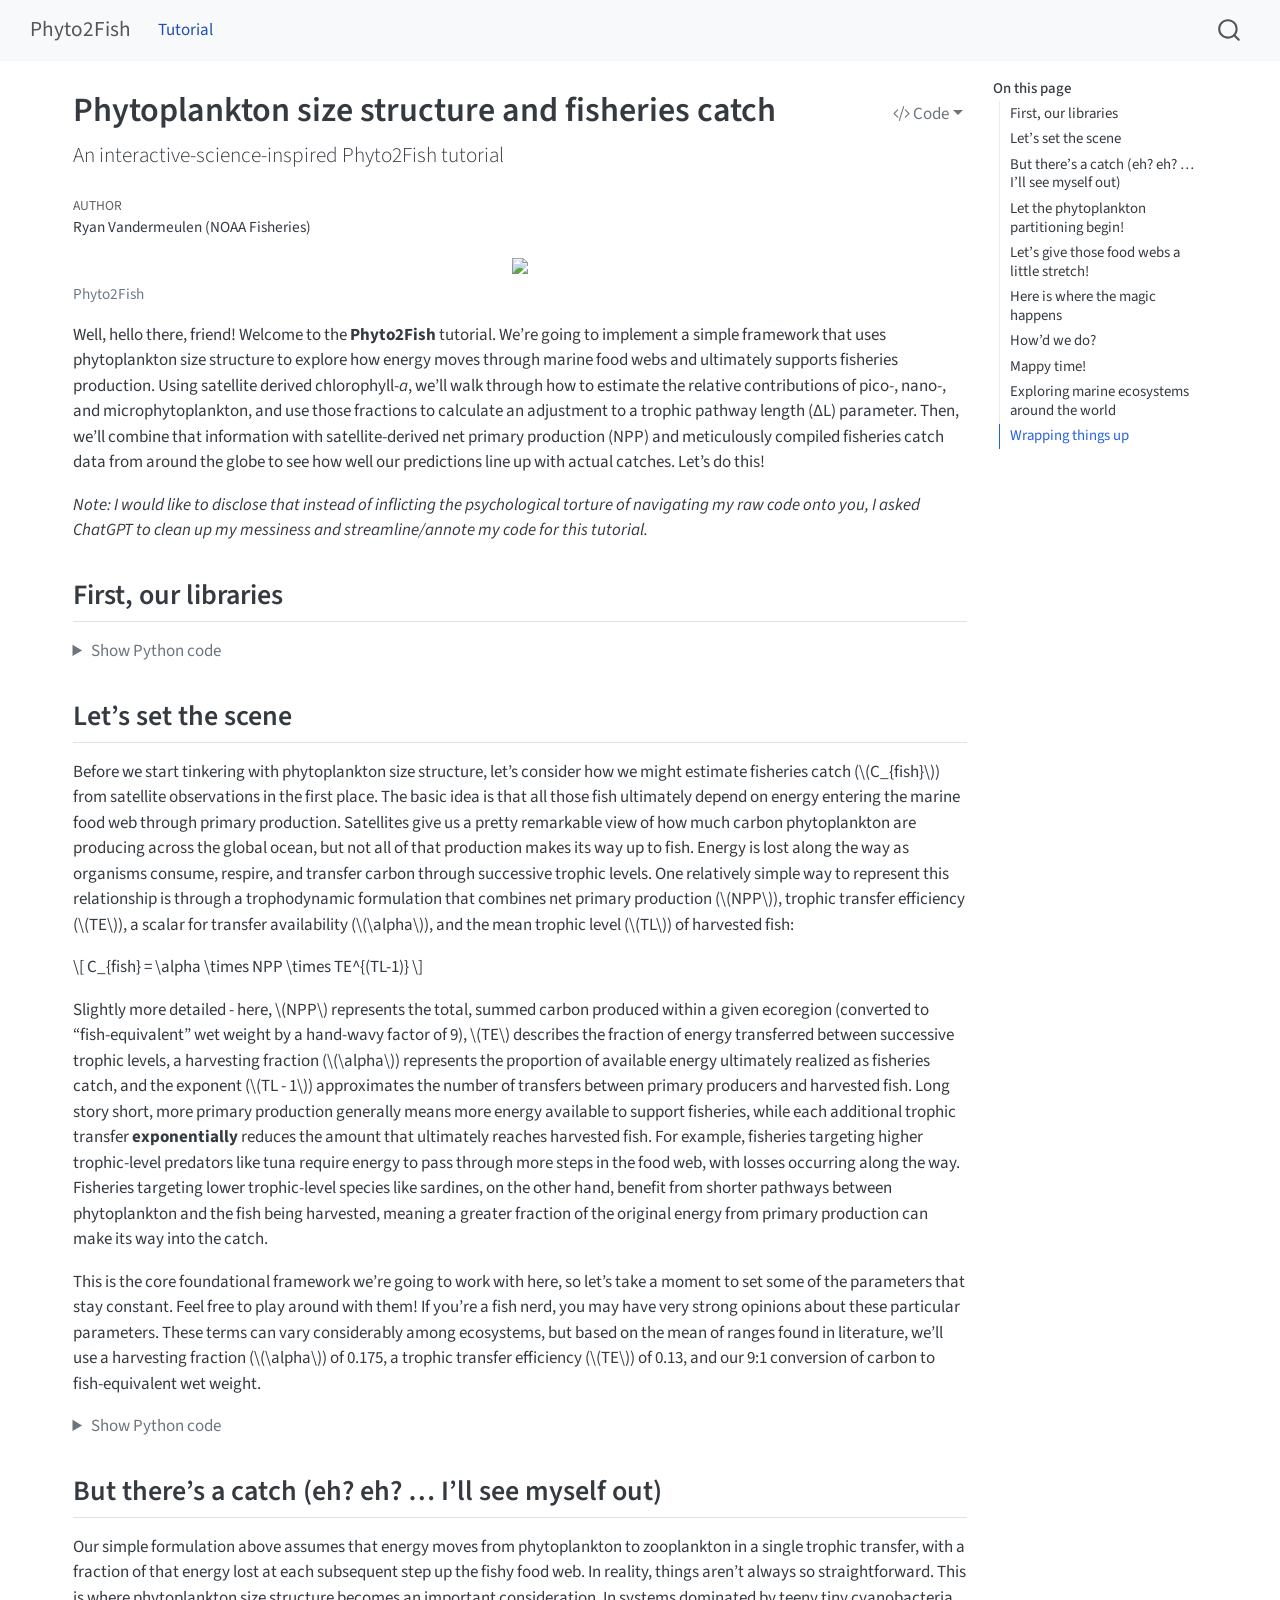
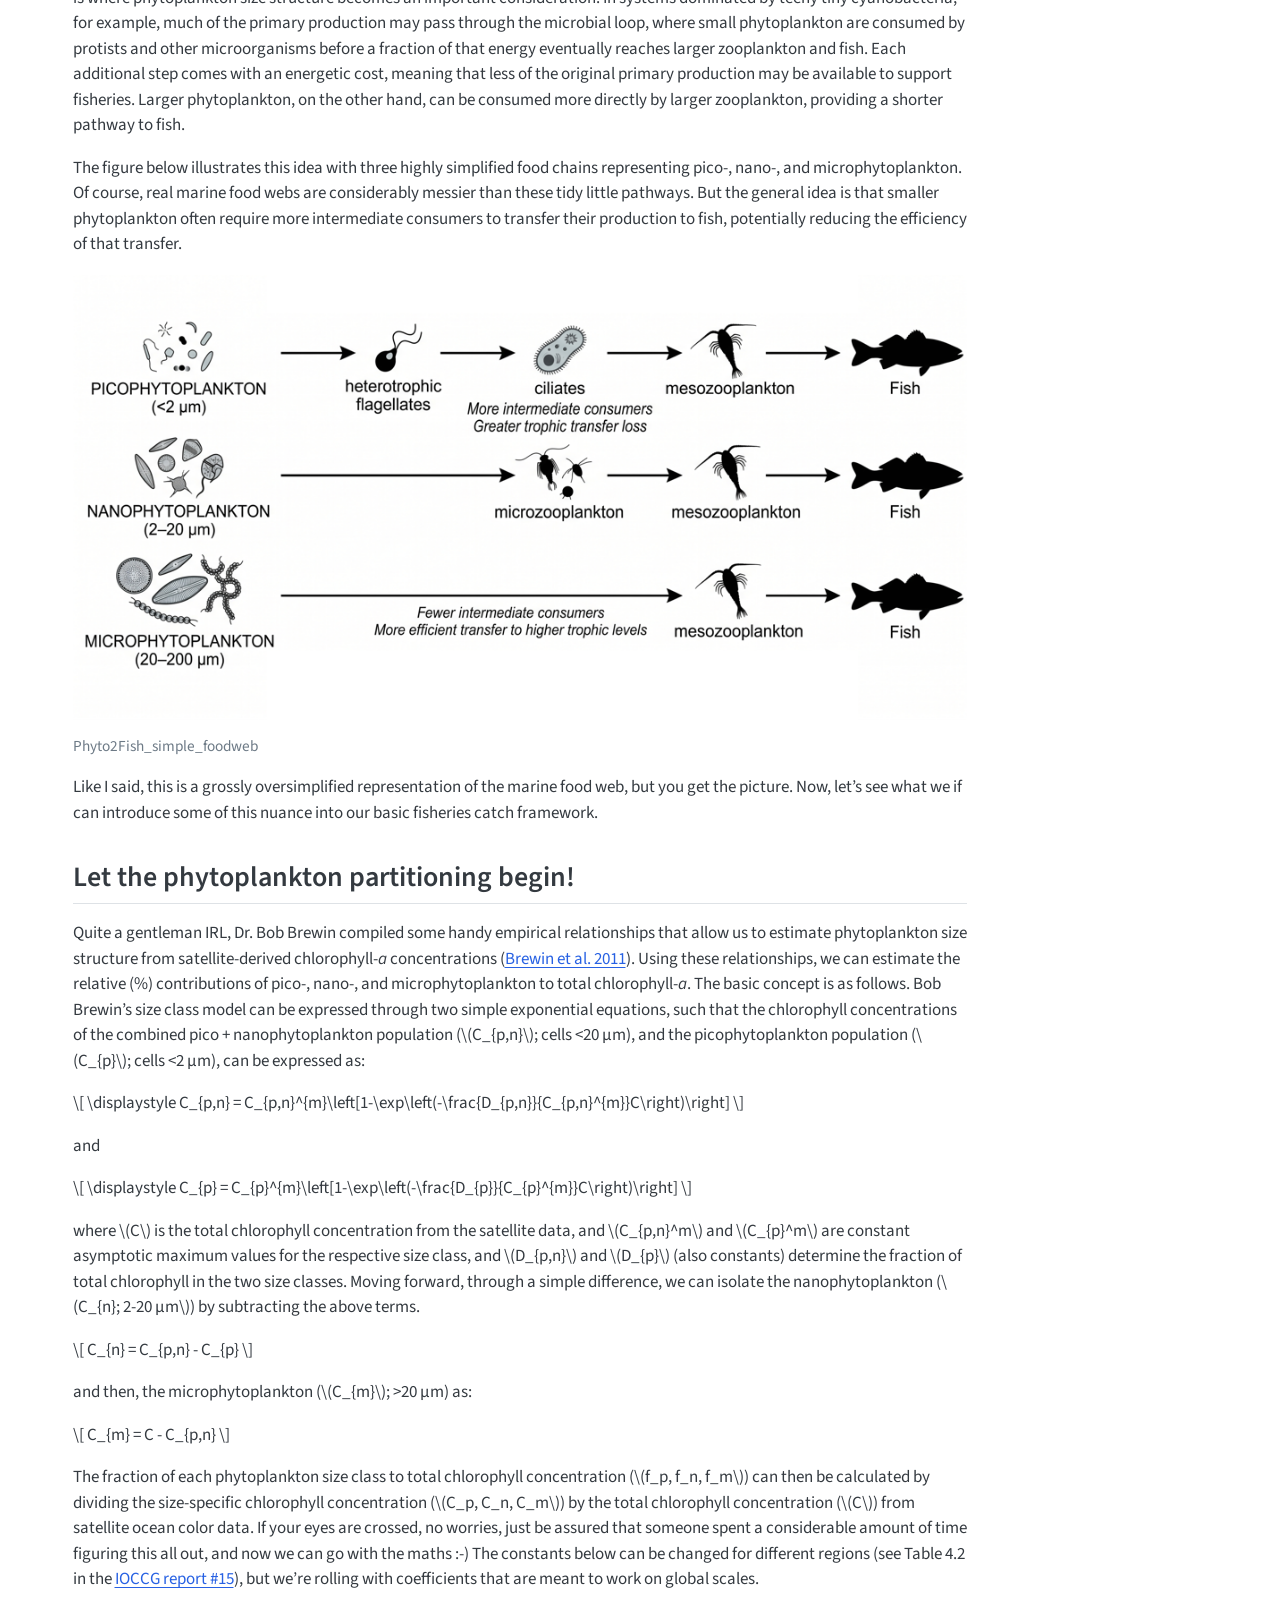
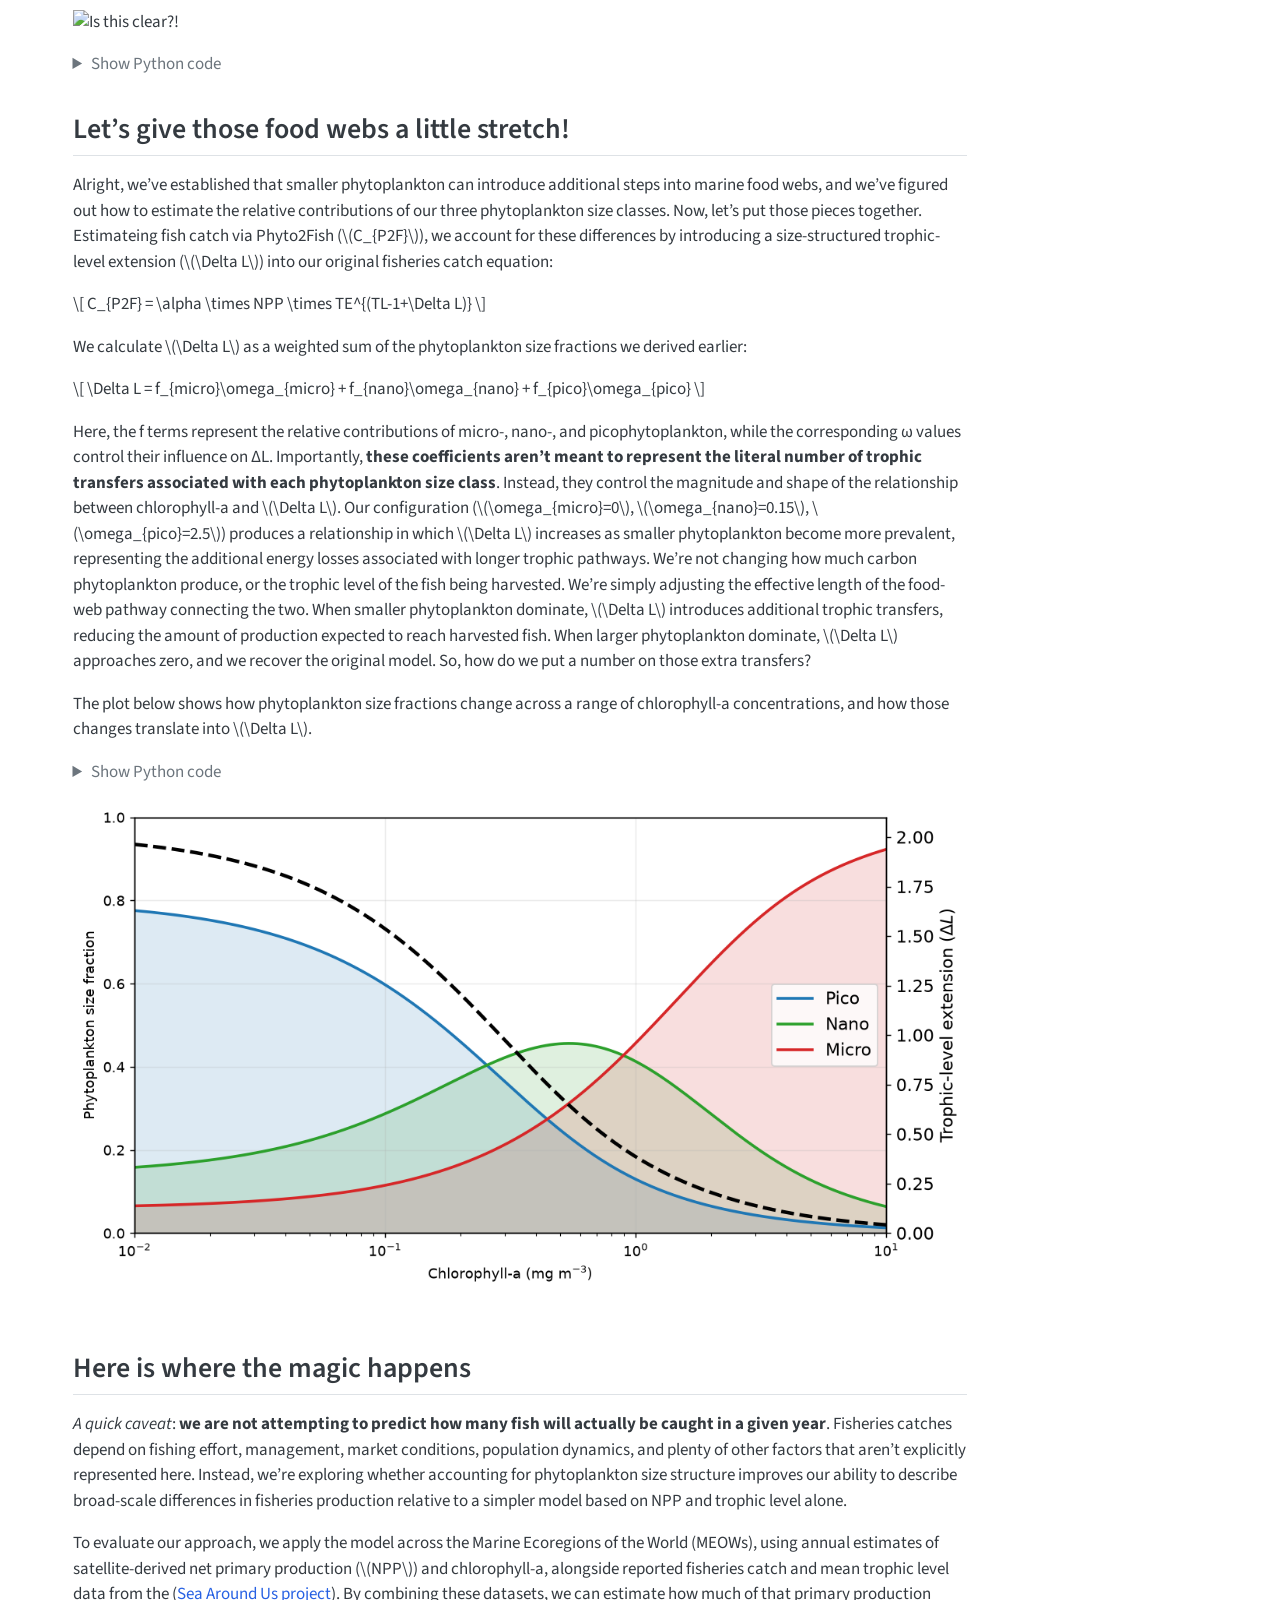
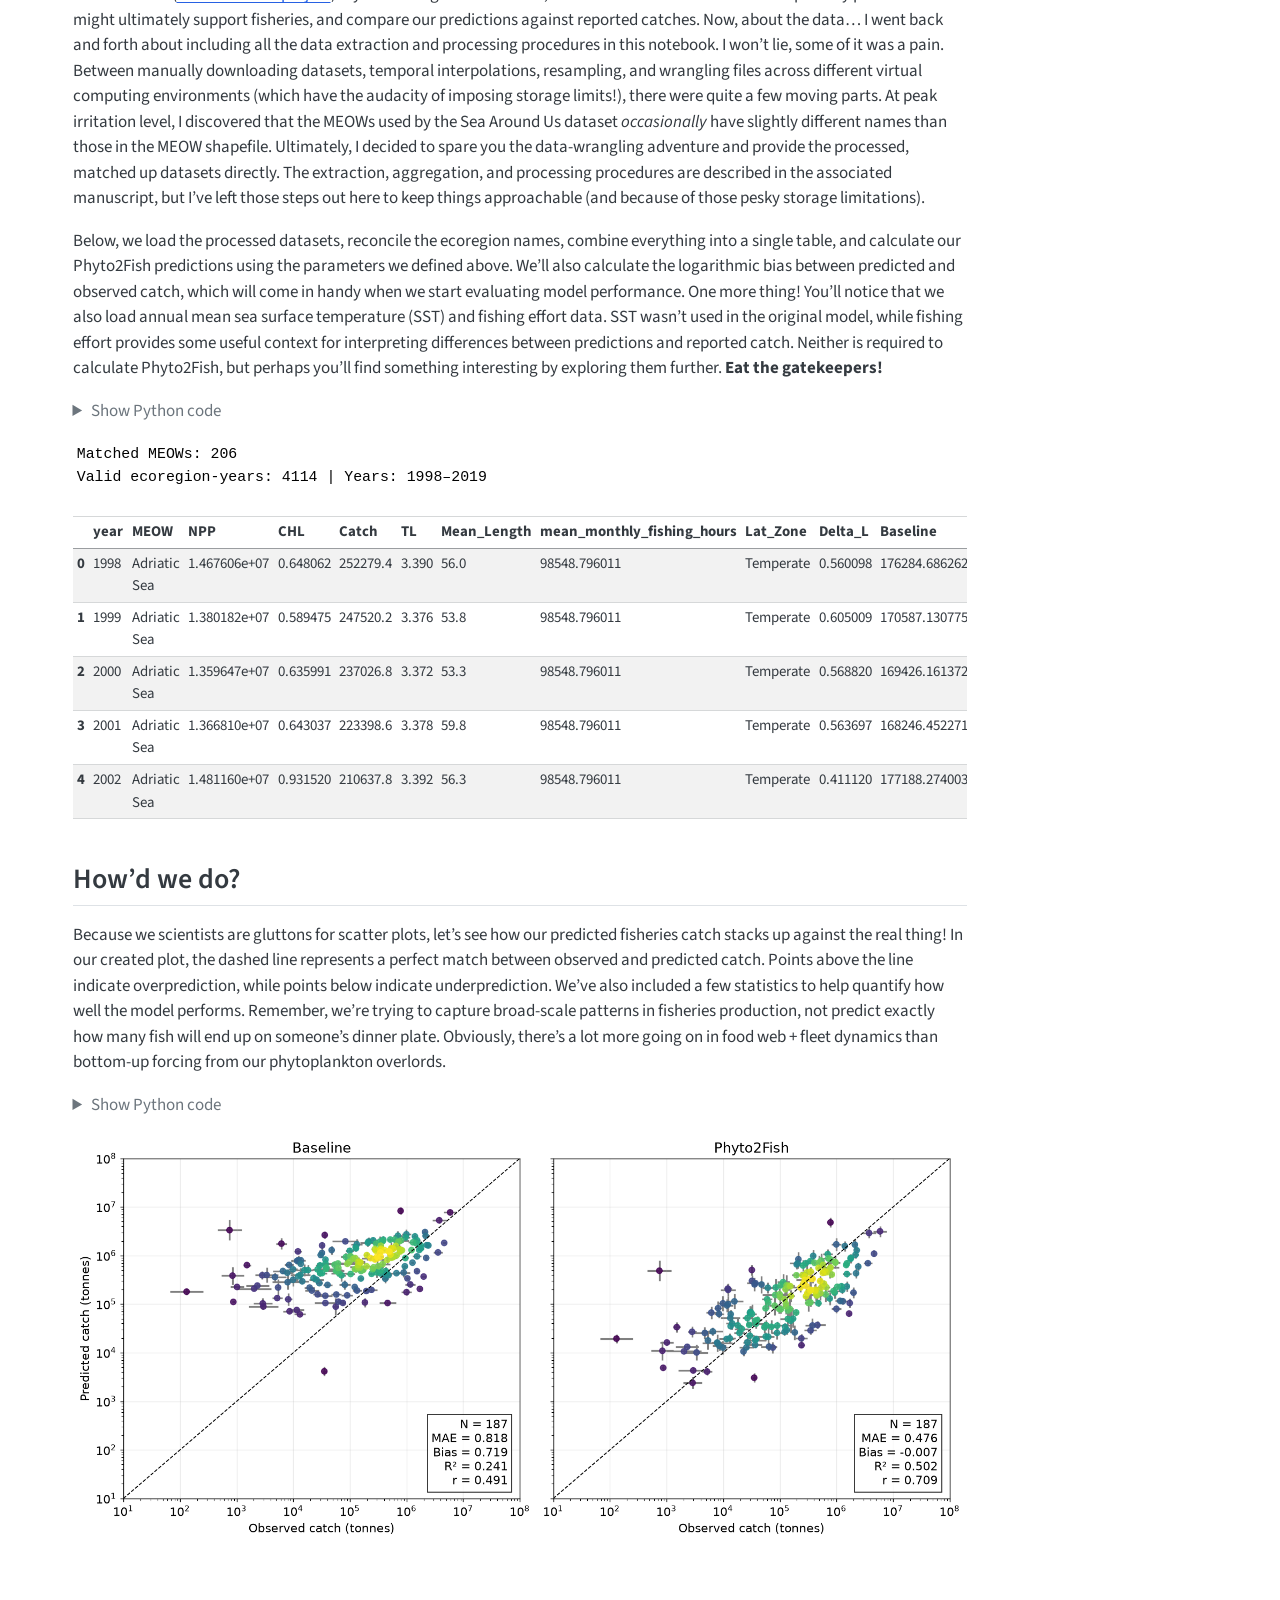
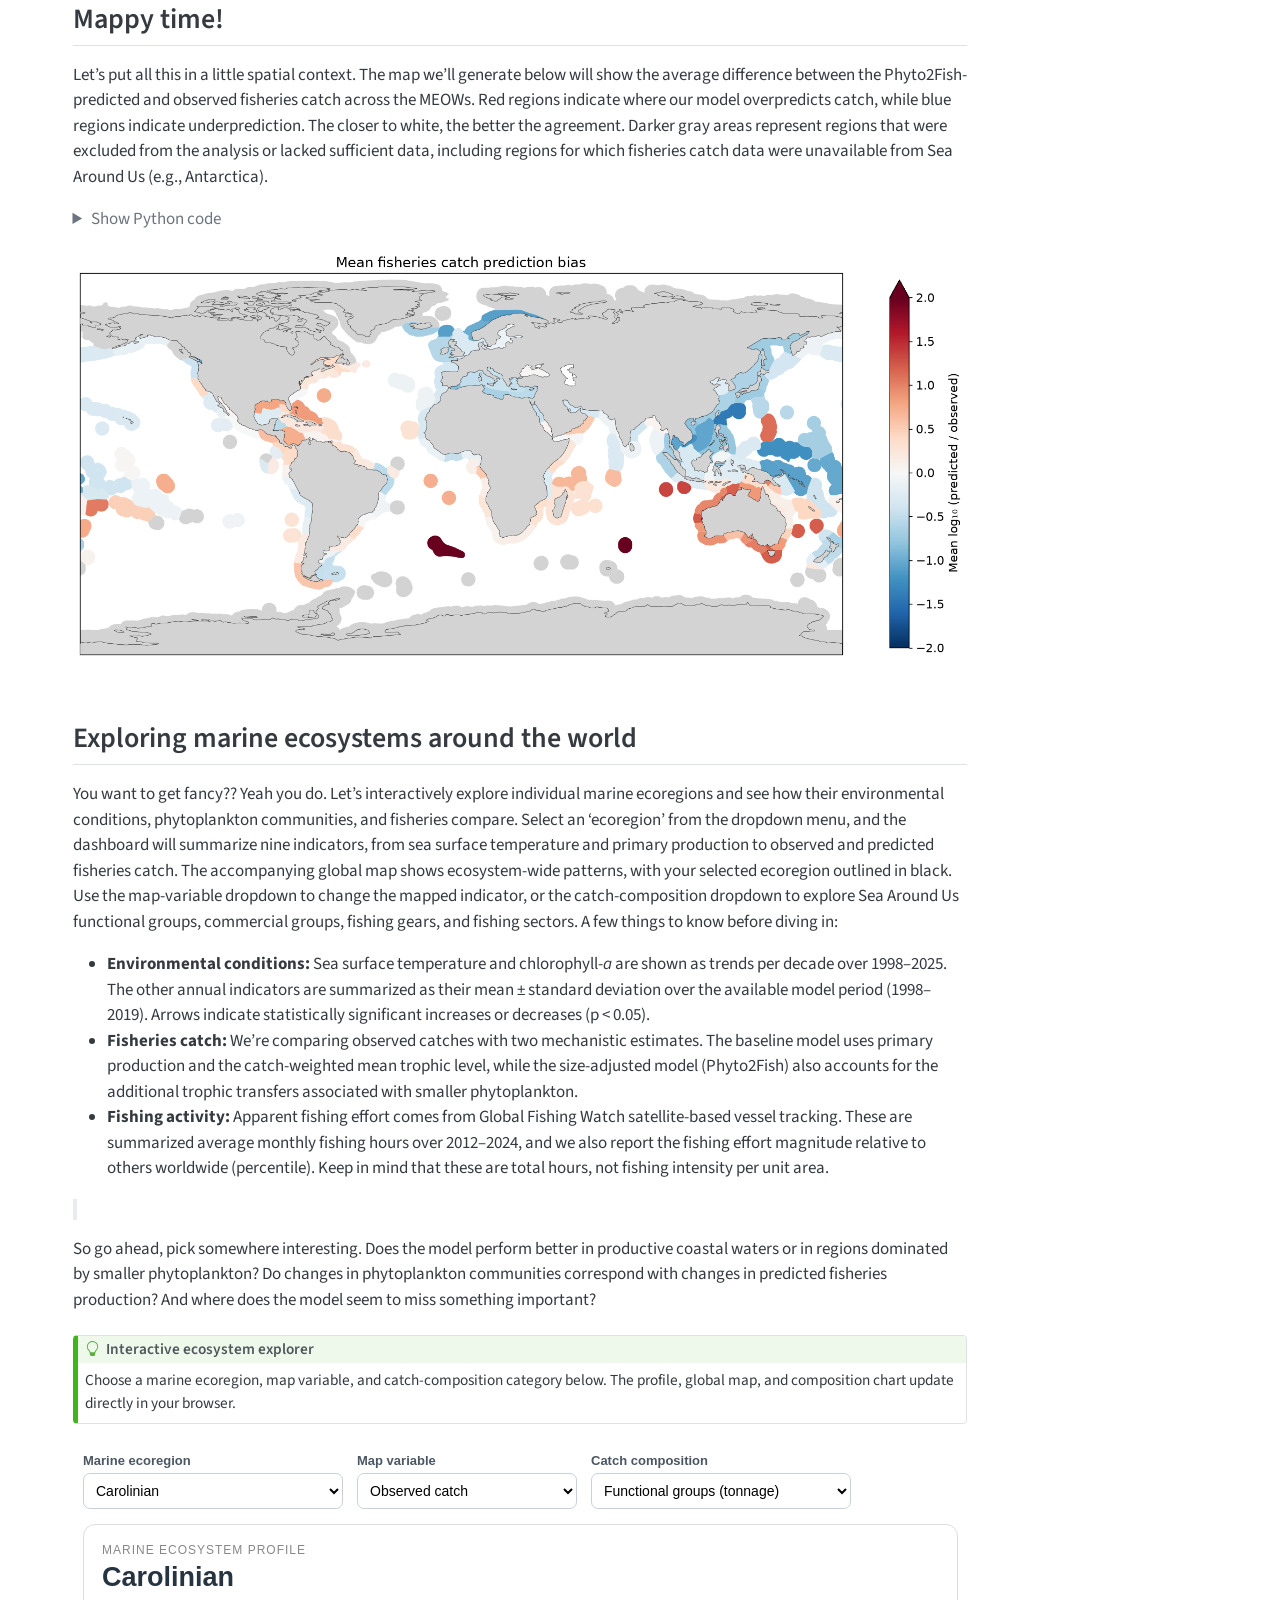
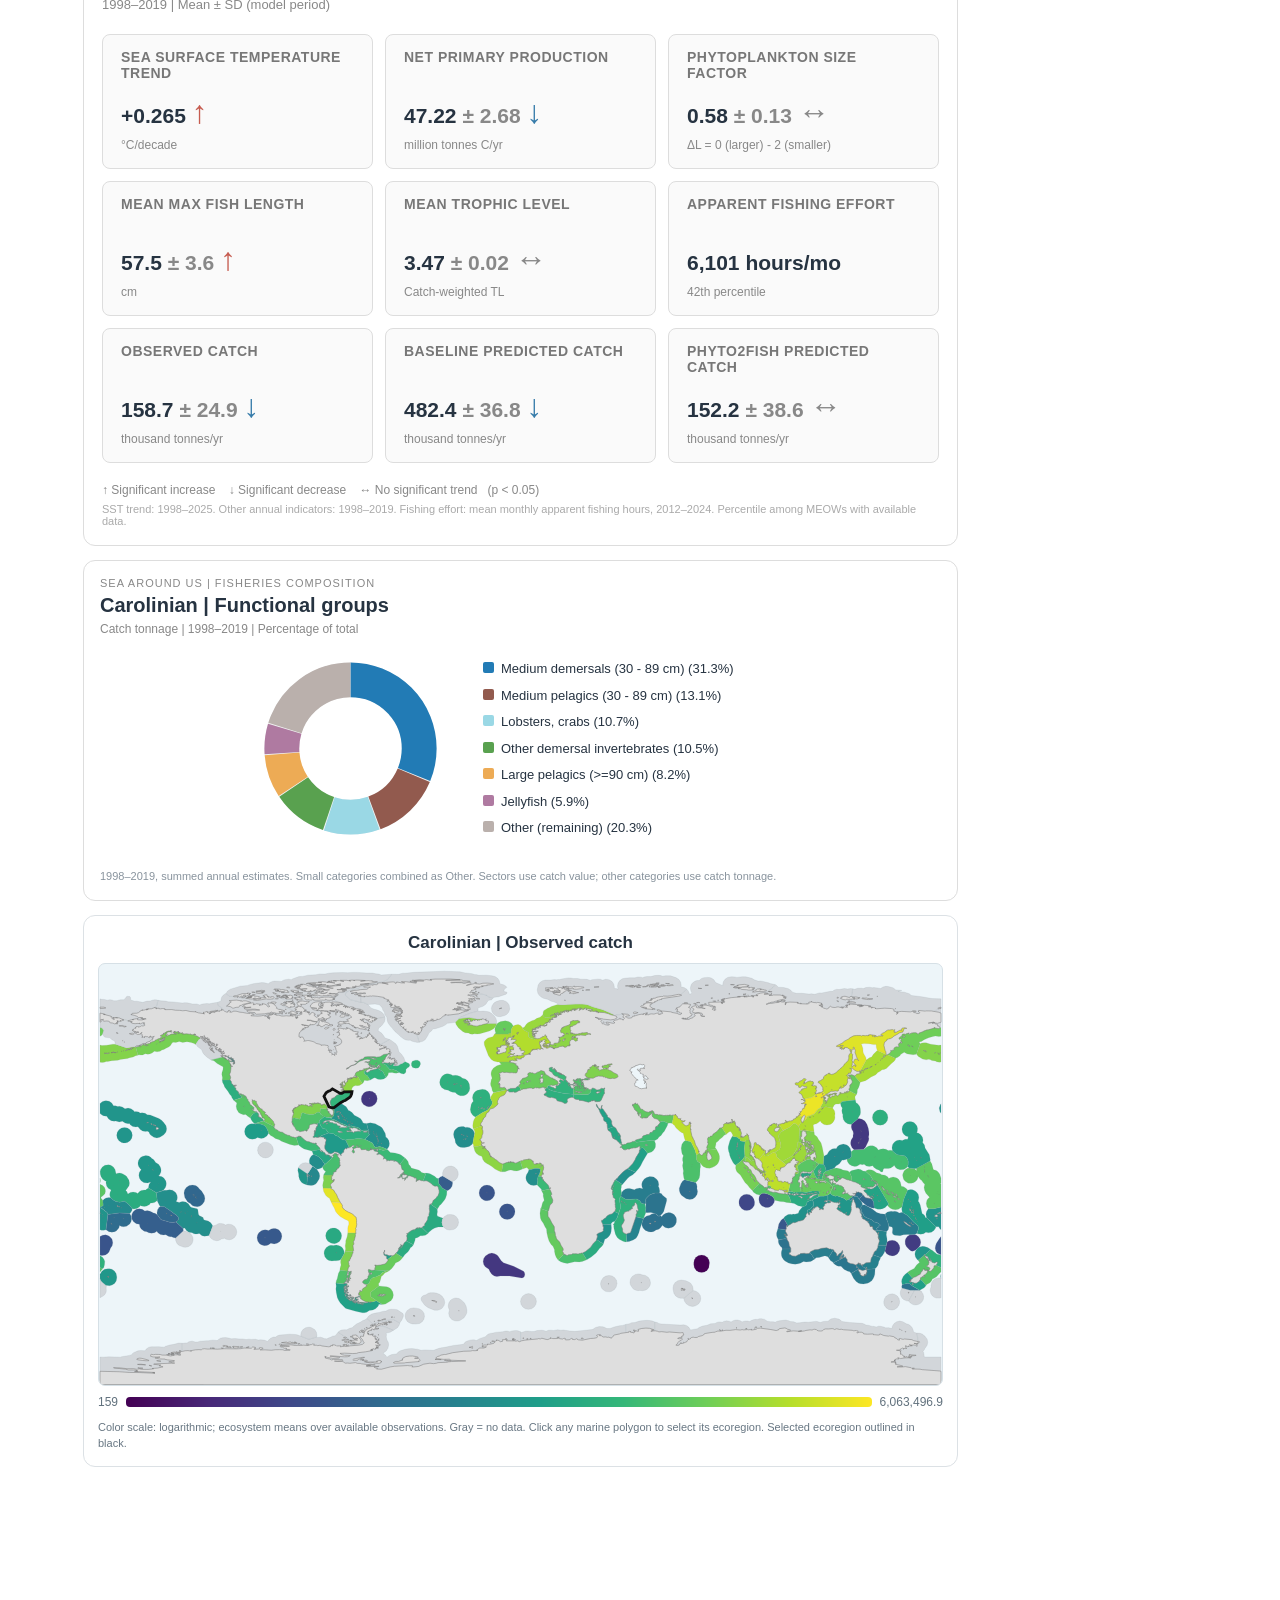
==== commit 4584addd: "Update Phyto2Fish tutorial" ====
--- a/index.html
+++ b/index.html
@@ -236,7 +236,7 @@
 <p><em>Note: I would like to disclose that instead of inflicting the psychological torture of navigating my raw code onto you, I asked ChatGPT to clean up my messiness and streamline/annote my code for this tutorial.</em></p>
 <section id="first-our-libraries" class="level2">
 <h2 class="anchored" data-anchor-id="first-our-libraries">First, our libraries</h2>
-<div id="9368c774" class="cell" data-execution_count="1">
+<div id="6c77f2a1" class="cell" data-execution_count="1">
 <details class="code-fold">
 <summary>Show Python code</summary>
 <div class="code-copy-outer-scaffold"><div class="sourceCode cell-code" id="cb1"><pre class="sourceCode python code-with-copy"><code class="sourceCode python"><span id="cb1-1"><a href="#cb1-1" aria-hidden="true" tabindex="-1"></a><span class="im">import</span> numpy <span class="im">as</span> np</span>
@@ -258,7 +258,7 @@
 \]</span></p>
 <p>Slightly more detailed - here, <span class="math inline">\(NPP\)</span> represents the total, summed carbon produced within a given ecoregion (converted to “fish-equivalent” wet weight by a hand-wavy factor of 9), <span class="math inline">\(TE\)</span> describes the fraction of energy transferred between successive trophic levels, a harvesting fraction (<span class="math inline">\(\alpha\)</span>) represents the proportion of available energy ultimately realized as fisheries catch, and the exponent (<span class="math inline">\(TL - 1\)</span>) approximates the number of transfers between primary producers and harvested fish. Long story short, more primary production generally means more energy available to support fisheries, while each additional trophic transfer <strong>exponentially</strong> reduces the amount that ultimately reaches harvested fish. For example, fisheries targeting higher trophic-level predators like tuna require energy to pass through more steps in the food web, with losses occurring along the way. Fisheries targeting lower trophic-level species like sardines, on the other hand, benefit from shorter pathways between phytoplankton and the fish being harvested, meaning a greater fraction of the original energy from primary production can make its way into the catch.</p>
 <p>This is the core foundational framework we’re going to work with here, so let’s take a moment to set some of the parameters that stay constant. Feel free to play around with them! If you’re a fish nerd, you may have very strong opinions about these particular parameters. These terms can vary considerably among ecosystems, but based on the mean of ranges found in literature, we’ll use a harvesting fraction (<span class="math inline">\(\alpha\)</span>) of 0.175, a trophic transfer efficiency (<span class="math inline">\(TE\)</span>) of 0.13, and our 9:1 conversion of carbon to fish-equivalent wet weight.</p>
-<div id="bd34ad41" class="cell" data-execution_count="2">
+<div id="80865cbf" class="cell" data-execution_count="2">
 <details class="code-fold">
 <summary>Show Python code</summary>
 <div class="code-copy-outer-scaffold"><div class="sourceCode cell-code" id="cb2"><pre class="sourceCode python code-with-copy"><code class="sourceCode python"><span id="cb2-1"><a href="#cb2-1" aria-hidden="true" tabindex="-1"></a><span class="co"># Fisheries model parameters</span></span>
@@ -298,7 +298,7 @@
 \]</span></p>
 <p>The fraction of each phytoplankton size class to total chlorophyll concentration (<span class="math inline">\(f_p, f_n, f_m\)</span>) can then be calculated by dividing the size-specific chlorophyll concentration (<span class="math inline">\(C_p, C_n, C_m\)</span>) by the total chlorophyll concentration (<span class="math inline">\(C\)</span>) from satellite ocean color data. If your eyes are crossed, no worries, just be assured that someone spent a considerable amount of time figuring this all out, and now we can go with the maths :-) The constants below can be changed for different regions (see Table 4.2 in the <a href="https://ioccg.org/wp-content/uploads/2018/09/ioccg_report_15_2014.pdf">IOCCG report #15</a>), but we’re rolling with coefficients that are meant to work on global scales.</p>
 <p><img src="https://raw.githubusercontent.com/fish-pace/2025-tutorials/main/Supporting_files/Princess_bride.gif" class="img-fluid" alt="Is this clear?">!</p>
-<div id="04ab72cb" class="cell" data-execution_count="3">
+<div id="751dd284" class="cell" data-execution_count="3">
 <details class="code-fold">
 <summary>Show Python code</summary>
 <div class="code-copy-outer-scaffold"><div class="sourceCode cell-code" id="cb3"><pre class="sourceCode python code-with-copy"><code class="sourceCode python"><span id="cb3-1"><a href="#cb3-1" aria-hidden="true" tabindex="-1"></a><span class="co"># Brewin (2011) size-class model coefficients</span></span>
@@ -324,7 +324,7 @@
 \]</span></p>
 <p>Here, the f terms represent the relative contributions of micro-, nano-, and picophytoplankton, while the corresponding ω values control their influence on ΔL. Importantly, <strong>these coefficients aren’t meant to represent the literal number of trophic transfers associated with each phytoplankton size class</strong>. Instead, they control the magnitude and shape of the relationship between chlorophyll-a and <span class="math inline">\(\Delta L\)</span>. Our configuration (<span class="math inline">\(\omega_{micro}=0\)</span>, <span class="math inline">\(\omega_{nano}=0.15\)</span>, <span class="math inline">\(\omega_{pico}=2.5\)</span>) produces a relationship in which <span class="math inline">\(\Delta L\)</span> increases as smaller phytoplankton become more prevalent, representing the additional energy losses associated with longer trophic pathways. We’re not changing how much carbon phytoplankton produce, or the trophic level of the fish being harvested. We’re simply adjusting the effective length of the food-web pathway connecting the two. When smaller phytoplankton dominate, <span class="math inline">\(\Delta L\)</span> introduces additional trophic transfers, reducing the amount of production expected to reach harvested fish. When larger phytoplankton dominate, <span class="math inline">\(\Delta L\)</span> approaches zero, and we recover the original model. So, how do we put a number on those extra transfers?</p>
 <p>The plot below shows how phytoplankton size fractions change across a range of chlorophyll-a concentrations, and how those changes translate into <span class="math inline">\(\Delta L\)</span>.</p>
-<div id="4f3889de" class="cell" data-execution_count="4">
+<div id="bd989fe6" class="cell" data-execution_count="4">
 <details class="code-fold">
 <summary>Show Python code</summary>
 <div class="code-copy-outer-scaffold"><div class="sourceCode cell-code" id="cb4"><pre class="sourceCode python code-with-copy"><code class="sourceCode python"><span id="cb4-1"><a href="#cb4-1" aria-hidden="true" tabindex="-1"></a><span class="co"># Editable size-specific transfer weighting coefficients (pico, nano, micro)</span></span>
@@ -365,7 +365,7 @@
 <p><em>A quick caveat</em>: <strong>we are not attempting to predict how many fish will actually be caught in a given year</strong>. Fisheries catches depend on fishing effort, management, market conditions, population dynamics, and plenty of other factors that aren’t explicitly represented here. Instead, we’re exploring whether accounting for phytoplankton size structure improves our ability to describe broad-scale differences in fisheries production relative to a simpler model based on NPP and trophic level alone.</p>
 <p>To evaluate our approach, we apply the model across the Marine Ecoregions of the World (MEOWs), using annual estimates of satellite-derived net primary production (<span class="math inline">\(NPP\)</span>) and chlorophyll-a, alongside reported fisheries catch and mean trophic level data from the (<a href="https://www.seaaroundus.org/data/#/marine-trophic-index">Sea Around Us project</a>). By combining these datasets, we can estimate how much of that primary production might ultimately support fisheries, and compare our predictions against reported catches. Now, about the data… I went back and forth about including all the data extraction and processing procedures in this notebook. I won’t lie, some of it was a pain. Between manually downloading datasets, temporal interpolations, resampling, and wrangling files across different virtual computing environments (which have the audacity of imposing storage limits!), there were quite a few moving parts. At peak irritation level, I discovered that the MEOWs used by the Sea Around Us dataset <em>occasionally</em> have slightly different names than those in the MEOW shapefile. Ultimately, I decided to spare you the data-wrangling adventure and provide the processed, matched up datasets directly. The extraction, aggregation, and processing procedures are described in the associated manuscript, but I’ve left those steps out here to keep things approachable (and because of those pesky storage limitations).</p>
 <p>Below, we load the processed datasets, reconcile the ecoregion names, combine everything into a single table, and calculate our Phyto2Fish predictions using the parameters we defined above. We’ll also calculate the logarithmic bias between predicted and observed catch, which will come in handy when we start evaluating model performance. One more thing! You’ll notice that we also load annual mean sea surface temperature (SST) and fishing effort data. SST wasn’t used in the original model, while fishing effort provides some useful context for interpreting differences between predictions and reported catch. Neither is required to calculate Phyto2Fish, but perhaps you’ll find something interesting by exploring them further. <strong>Eat the gatekeepers!</strong></p>
-<div id="bafd3387" class="cell" data-execution_count="5">
+<div id="614871f5" class="cell" data-execution_count="5">
 <details class="code-fold">
 <summary>Show Python code</summary>
 <div class="code-copy-outer-scaffold"><div class="sourceCode cell-code" id="cb5"><pre class="sourceCode python code-with-copy"><code class="sourceCode python"><span id="cb5-1"><a href="#cb5-1" aria-hidden="true" tabindex="-1"></a><span class="co"># Read data</span></span>
@@ -411,7 +411,7 @@
 <pre><code>Matched MEOWs: 206
 Valid ecoregion-years: 4114 | Years: 1998–2019</code></pre>
 </div>
-<div class="cell-output cell-output-display" data-execution_count="21">
+<div class="cell-output cell-output-display" data-execution_count="5">
 <div>
 
 
@@ -531,7 +531,7 @@
 <section id="howd-we-do" class="level2">
 <h2 class="anchored" data-anchor-id="howd-we-do">How’d we do?</h2>
 <p>Because we scientists are gluttons for scatter plots, let’s see how our predicted fisheries catch stacks up against the real thing! In our created plot, the dashed line represents a perfect match between observed and predicted catch. Points above the line indicate overprediction, while points below indicate underprediction. We’ve also included a few statistics to help quantify how well the model performs. Remember, we’re trying to capture broad-scale patterns in fisheries production, not predict exactly how many fish will end up on someone’s dinner plate. Obviously, there’s a lot more going on in food web + fleet dynamics than bottom-up forcing from our phytoplankton overlords.</p>
-<div id="7d6b96a7" class="cell" data-execution_count="6">
+<div id="f3d4664d" class="cell" data-execution_count="6">
 <details class="code-fold">
 <summary>Show Python code</summary>
 <div class="code-copy-outer-scaffold"><div class="sourceCode cell-code" id="cb7"><pre class="sourceCode python code-with-copy"><code class="sourceCode python"><span id="cb7-1"><a href="#cb7-1" aria-hidden="true" tabindex="-1"></a><span class="co"># Geometric mean ± 1 geometric standard deviation per MEOW</span></span>
@@ -575,7 +575,7 @@
 <section id="mappy-time" class="level2">
 <h2 class="anchored" data-anchor-id="mappy-time">Mappy time!</h2>
 <p>Let’s put all this in a little spatial context. The map we’ll generate below will show the average difference between the Phyto2Fish-predicted and observed fisheries catch across the MEOWs. Red regions indicate where our model overpredicts catch, while blue regions indicate underprediction. The closer to white, the better the agreement. Darker gray areas represent regions that were excluded from the analysis or lacked sufficient data, including regions for which fisheries catch data were unavailable from Sea Around Us (e.g., Antarctica).</p>
-<div id="63f36dad" class="cell" data-execution_count="7">
+<div id="f3e14e79" class="cell" data-execution_count="7">
 <details class="code-fold">
 <summary>Show Python code</summary>
 <div class="code-copy-outer-scaffold"><div class="sourceCode cell-code" id="cb8"><pre class="sourceCode python code-with-copy"><code class="sourceCode python"><span id="cb8-1"><a href="#cb8-1" aria-hidden="true" tabindex="-1"></a><span class="co"># Switch 'Log_bias' to 'Baseline_Log_bias' to view baseline model bias instead</span></span>
@@ -623,7 +623,7 @@
 <p>Choose a marine ecoregion, map variable, and catch-composition category below. The profile, global map, and composition chart update directly in your browser.</p>
 </div>
 </div>
-<div id="5f24e4ef" class="cell" data-results="asis" data-execution_count="8">
+<div id="d6ae50ef" class="cell" data-results="asis" data-execution_count="8">
 <div class="cell-output cell-output-display">
 
 <iframe id="phyto2fish-explorer" title="Interactive Phyto2Fish ecosystem explorer" src="explorer.html" style="display:block;width:100%;height:1350px;border:0;overflow:hidden;" scrolling="no" loading="eager" onload="
